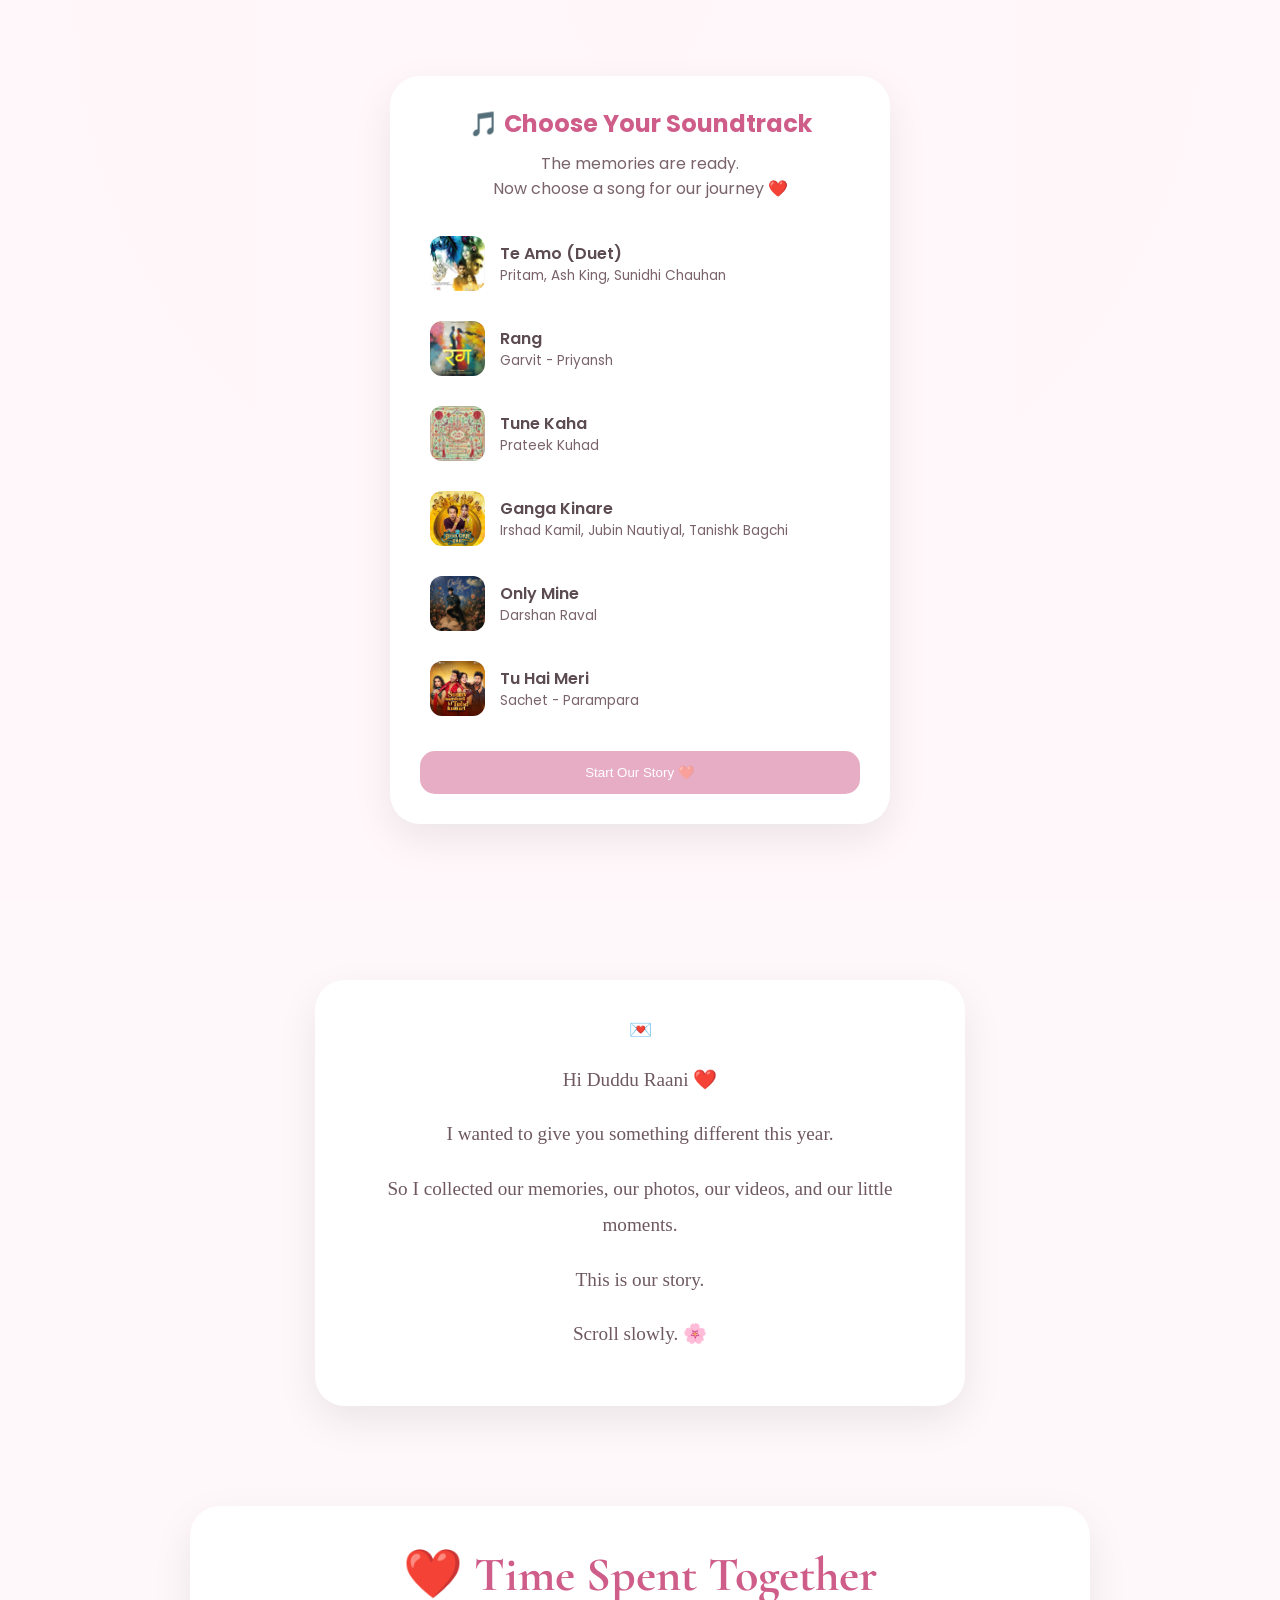
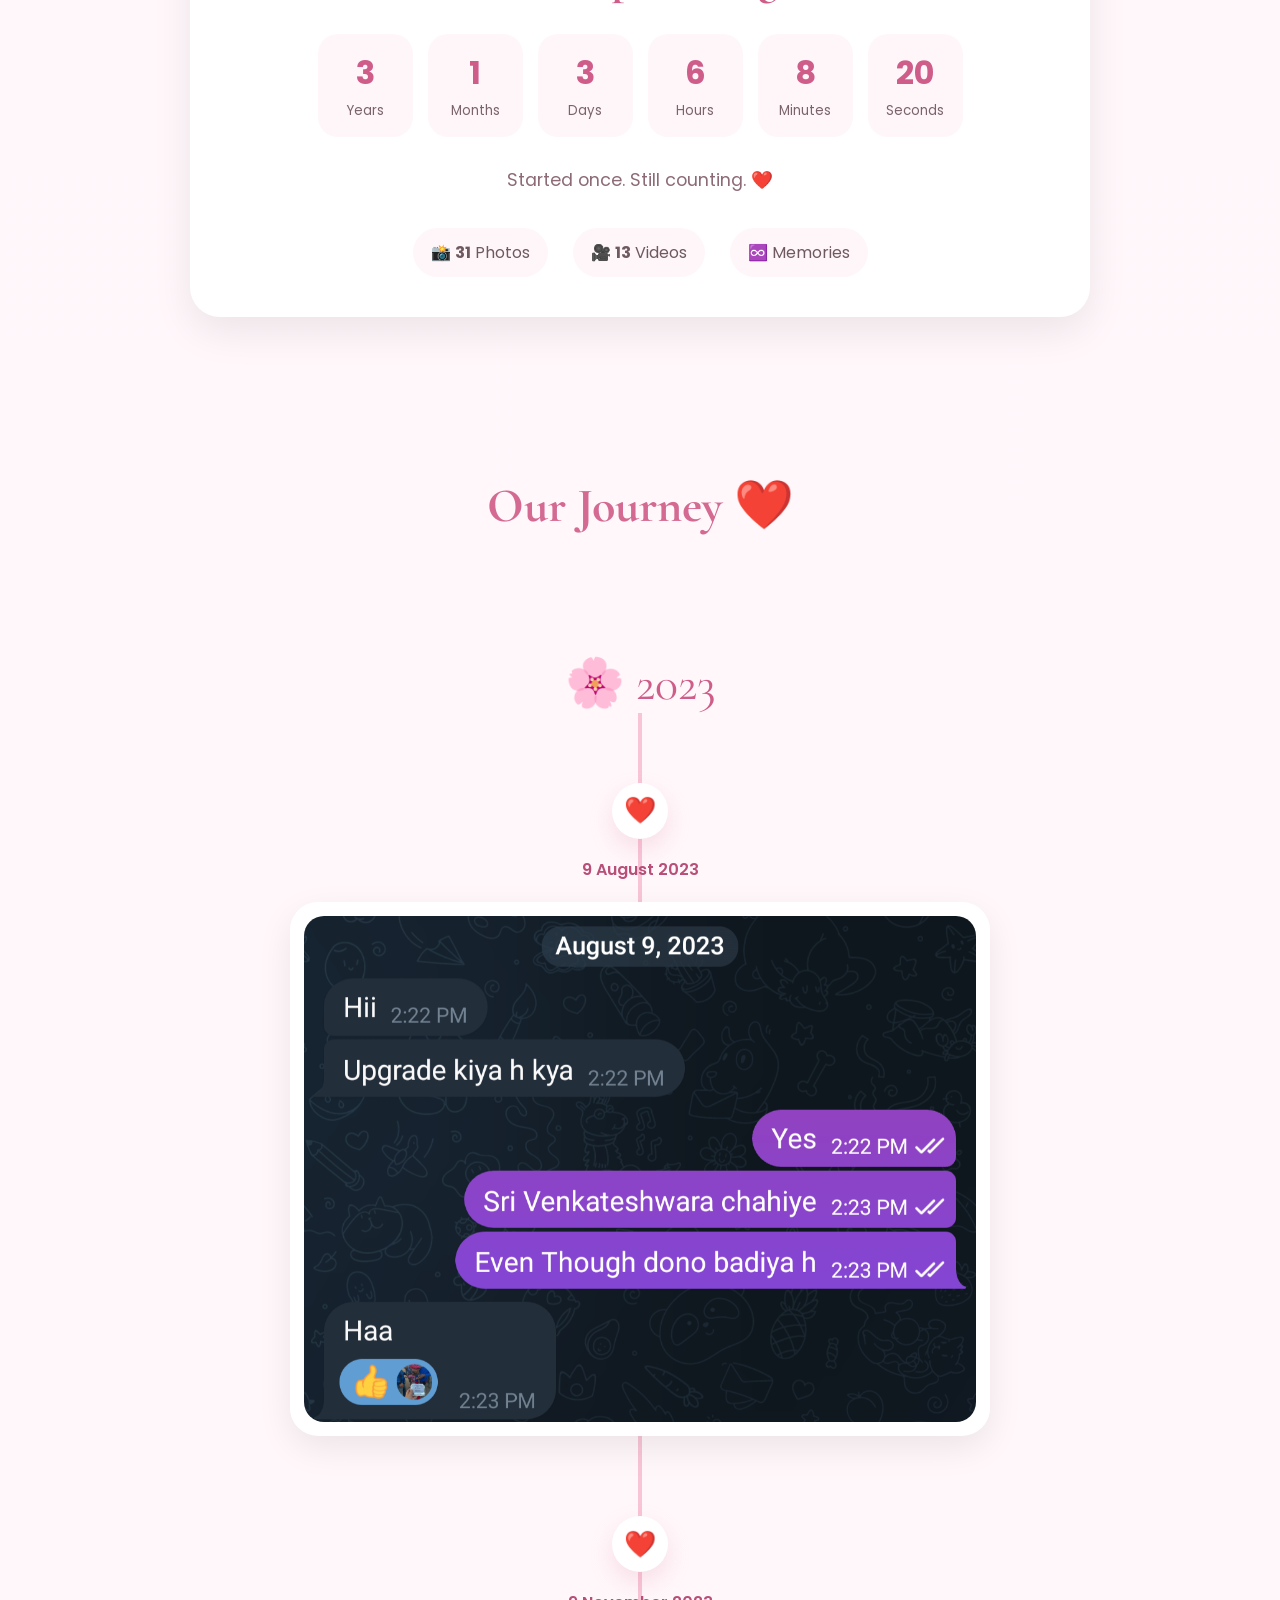
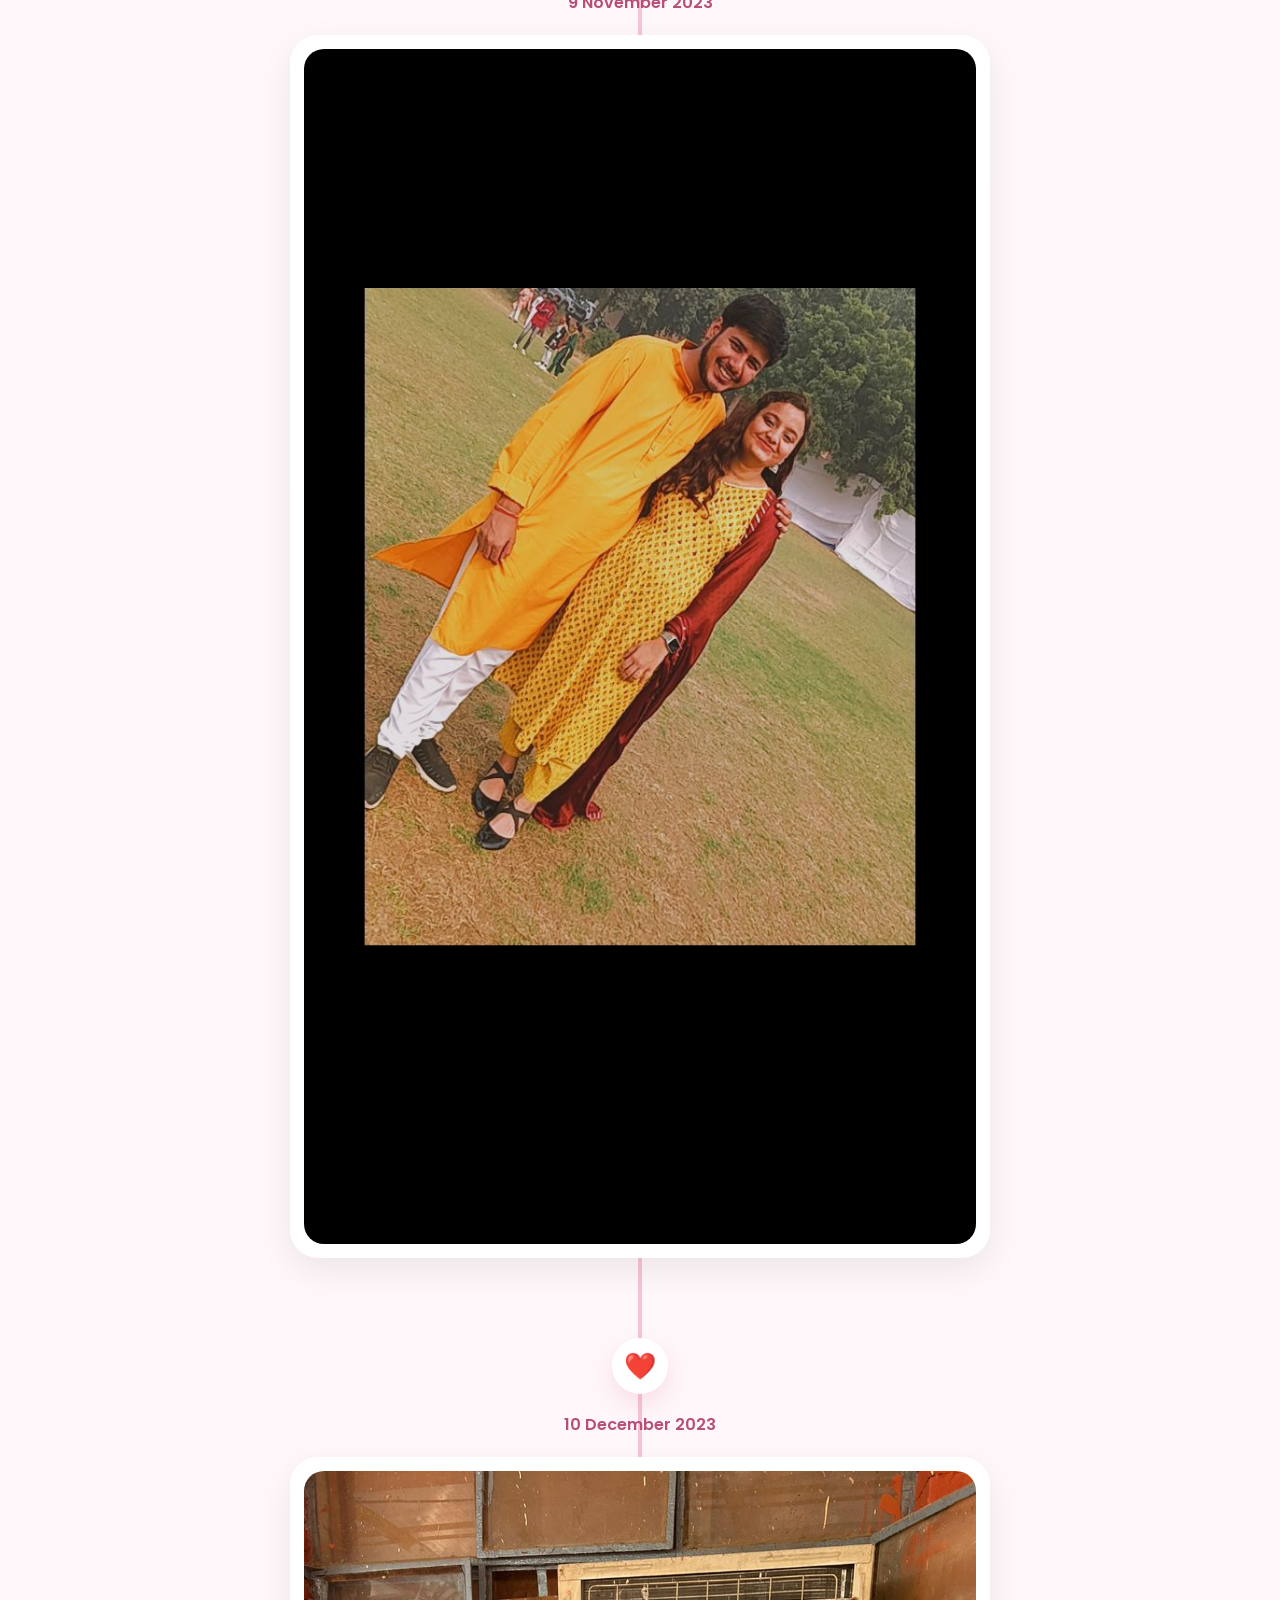
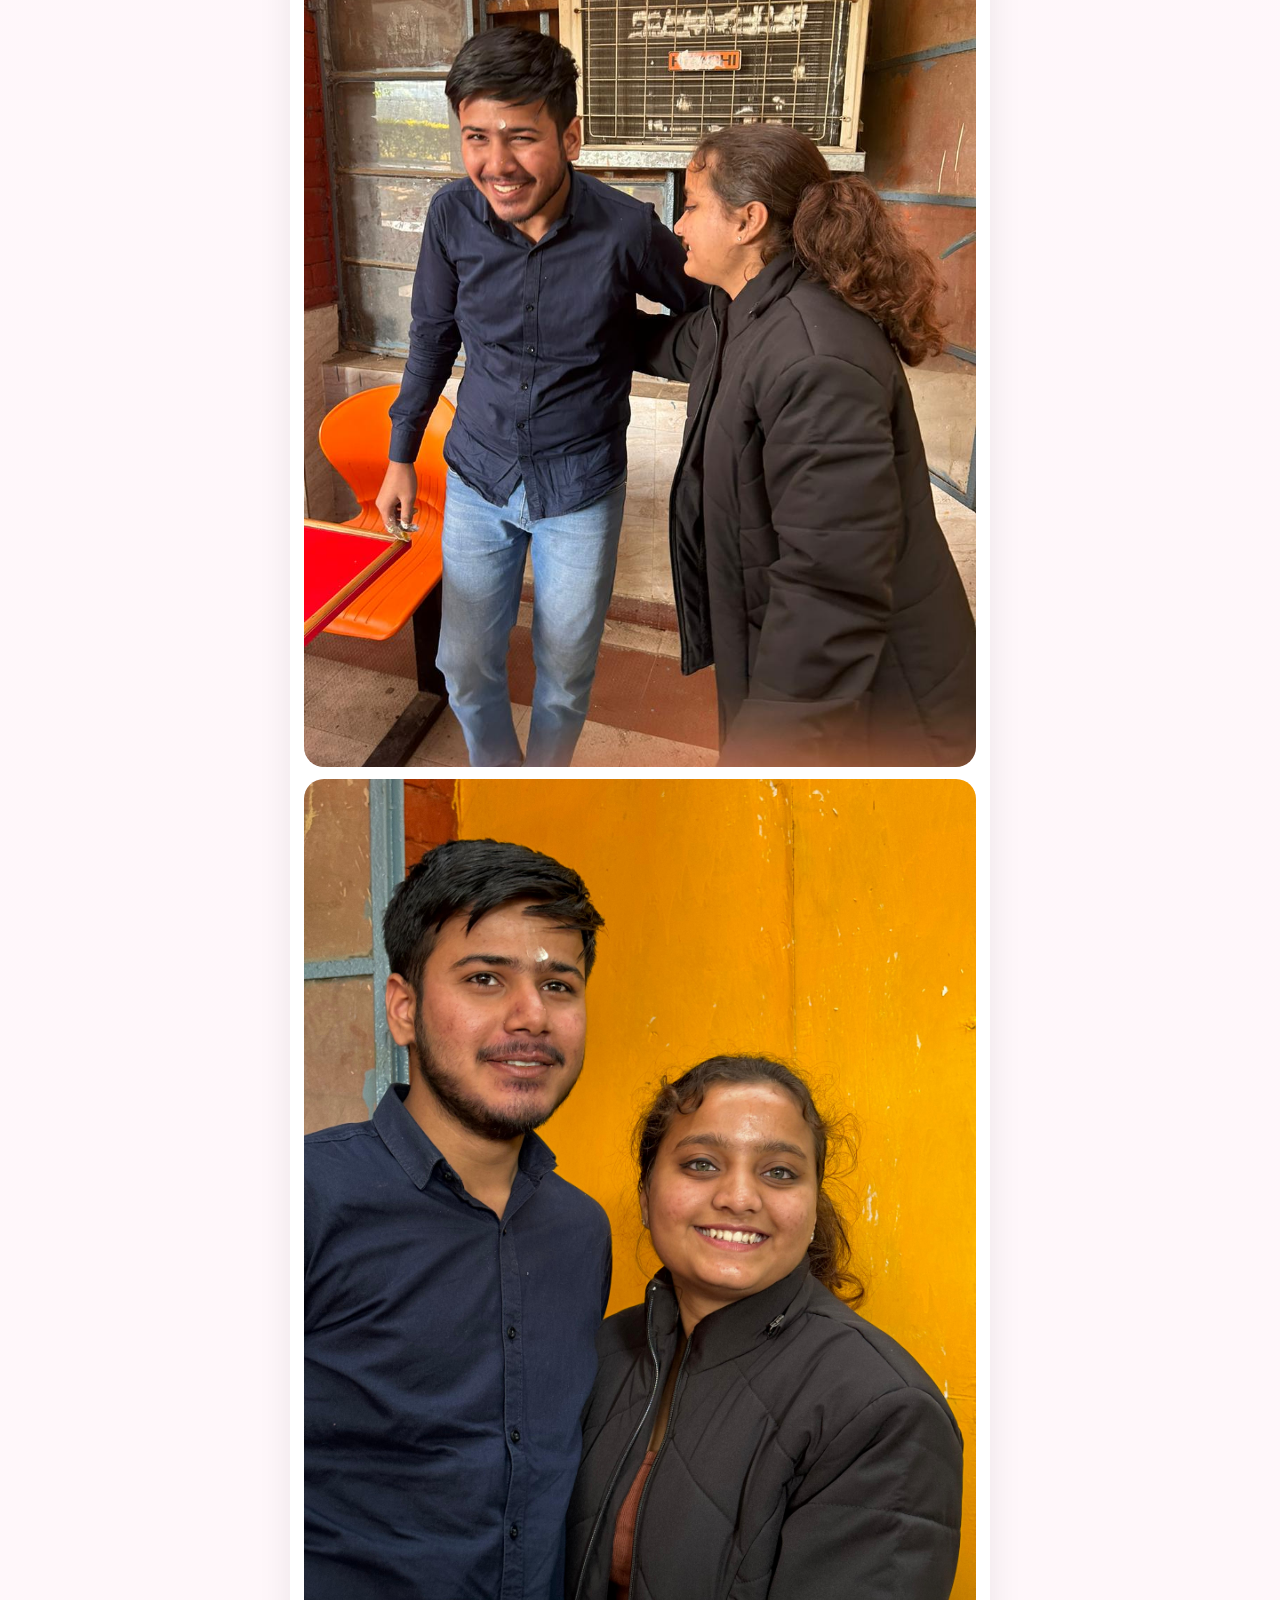
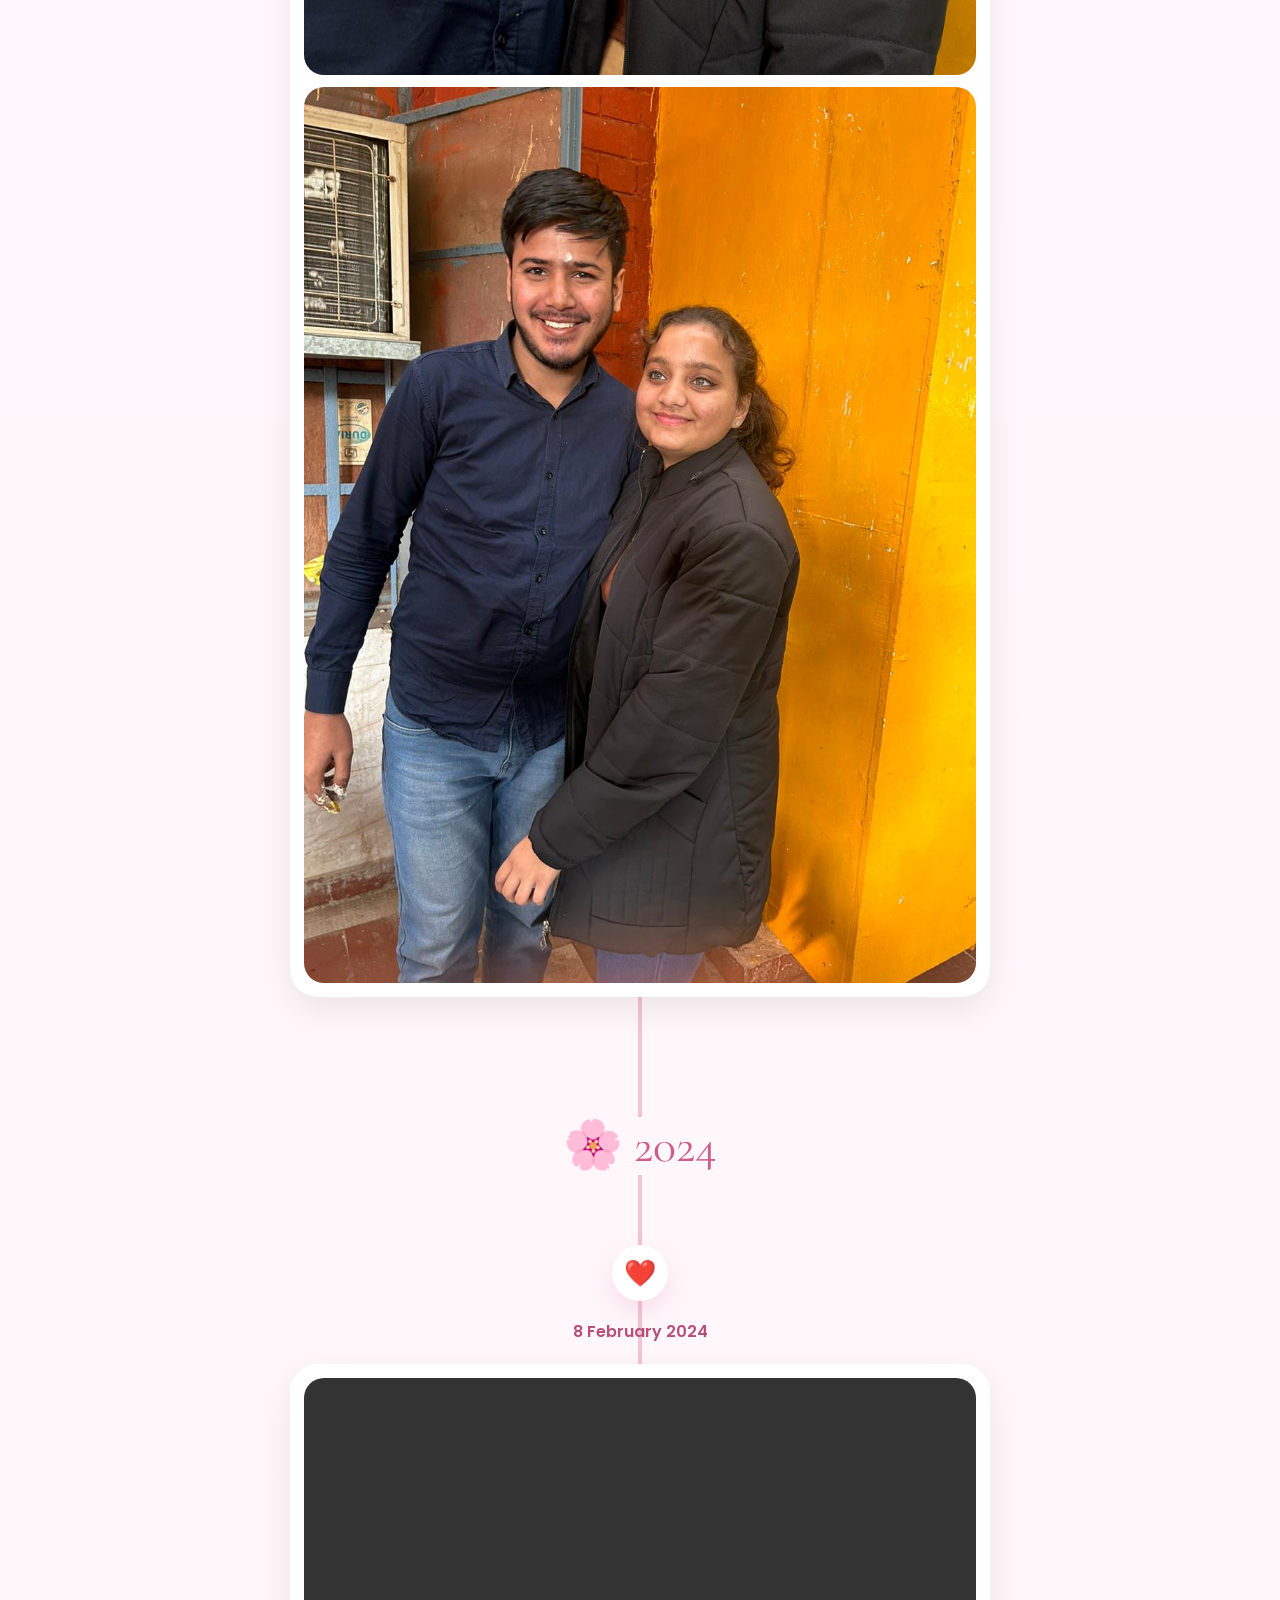
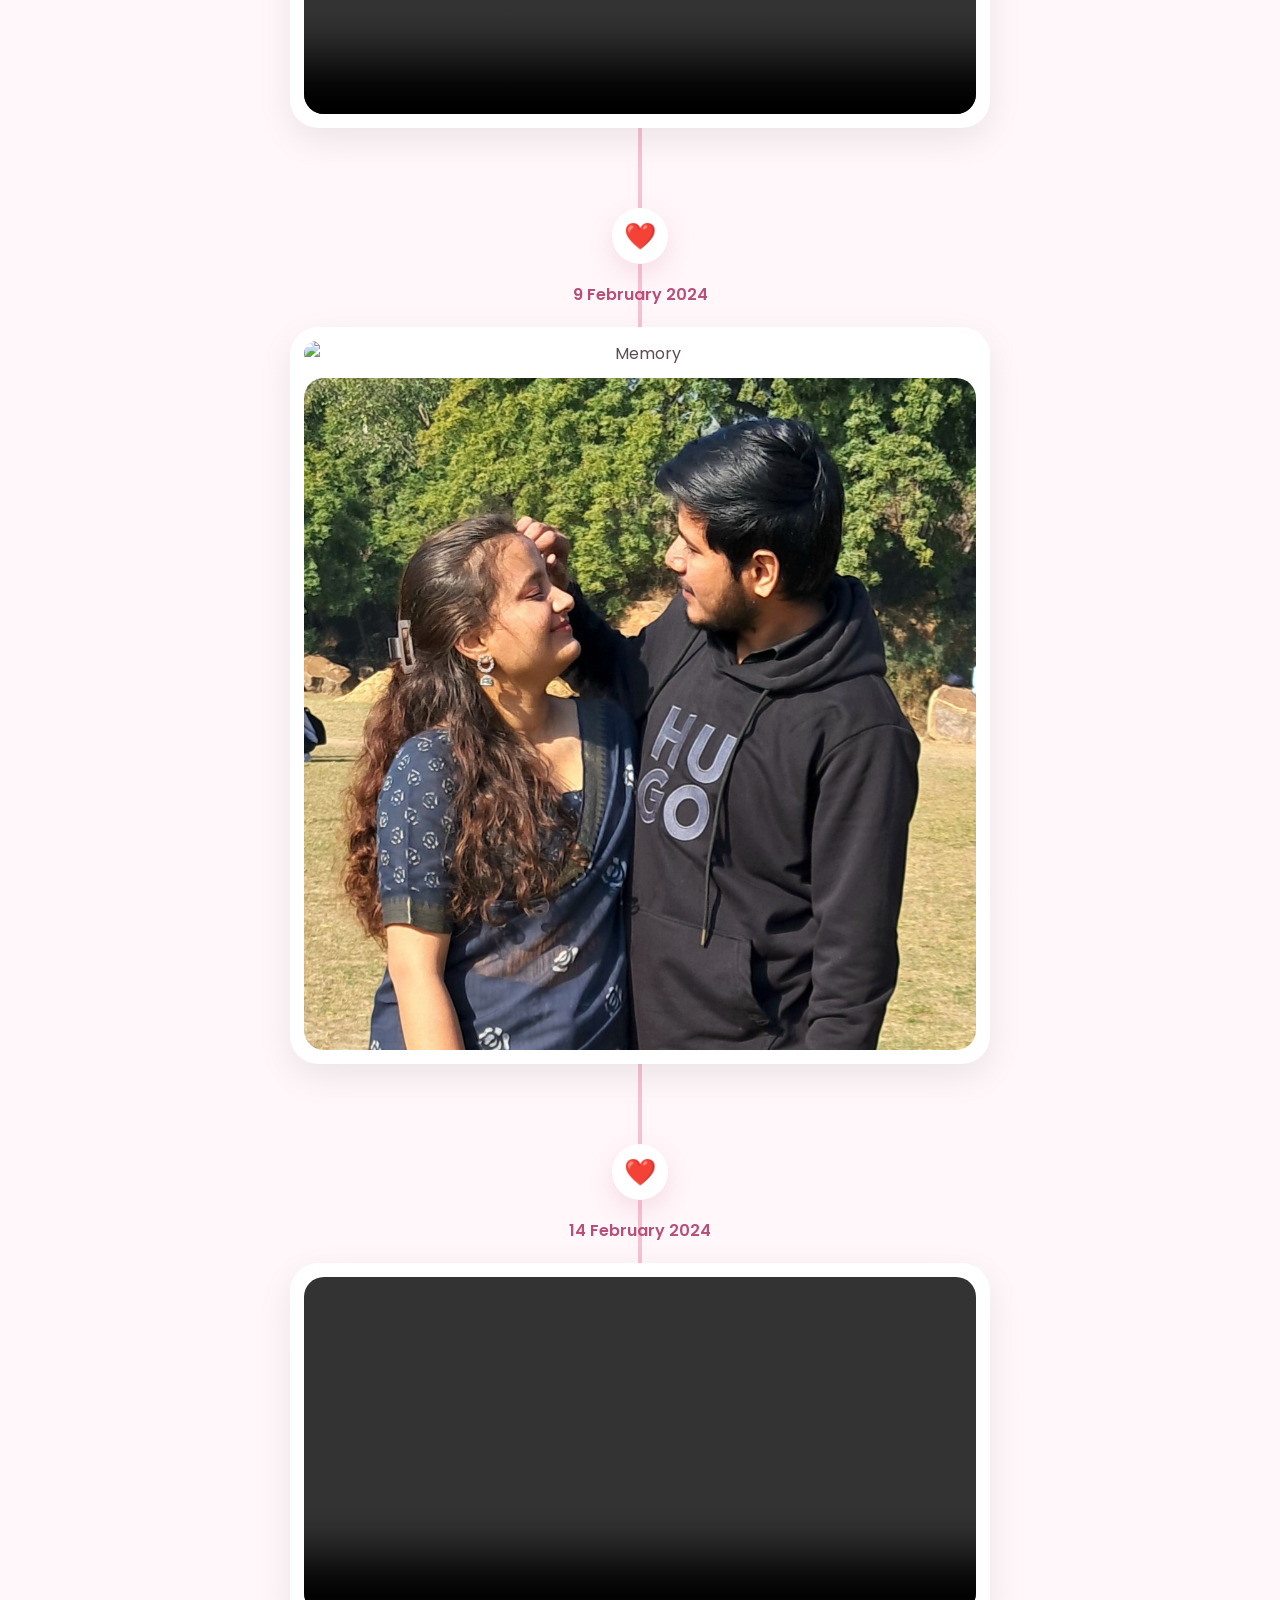
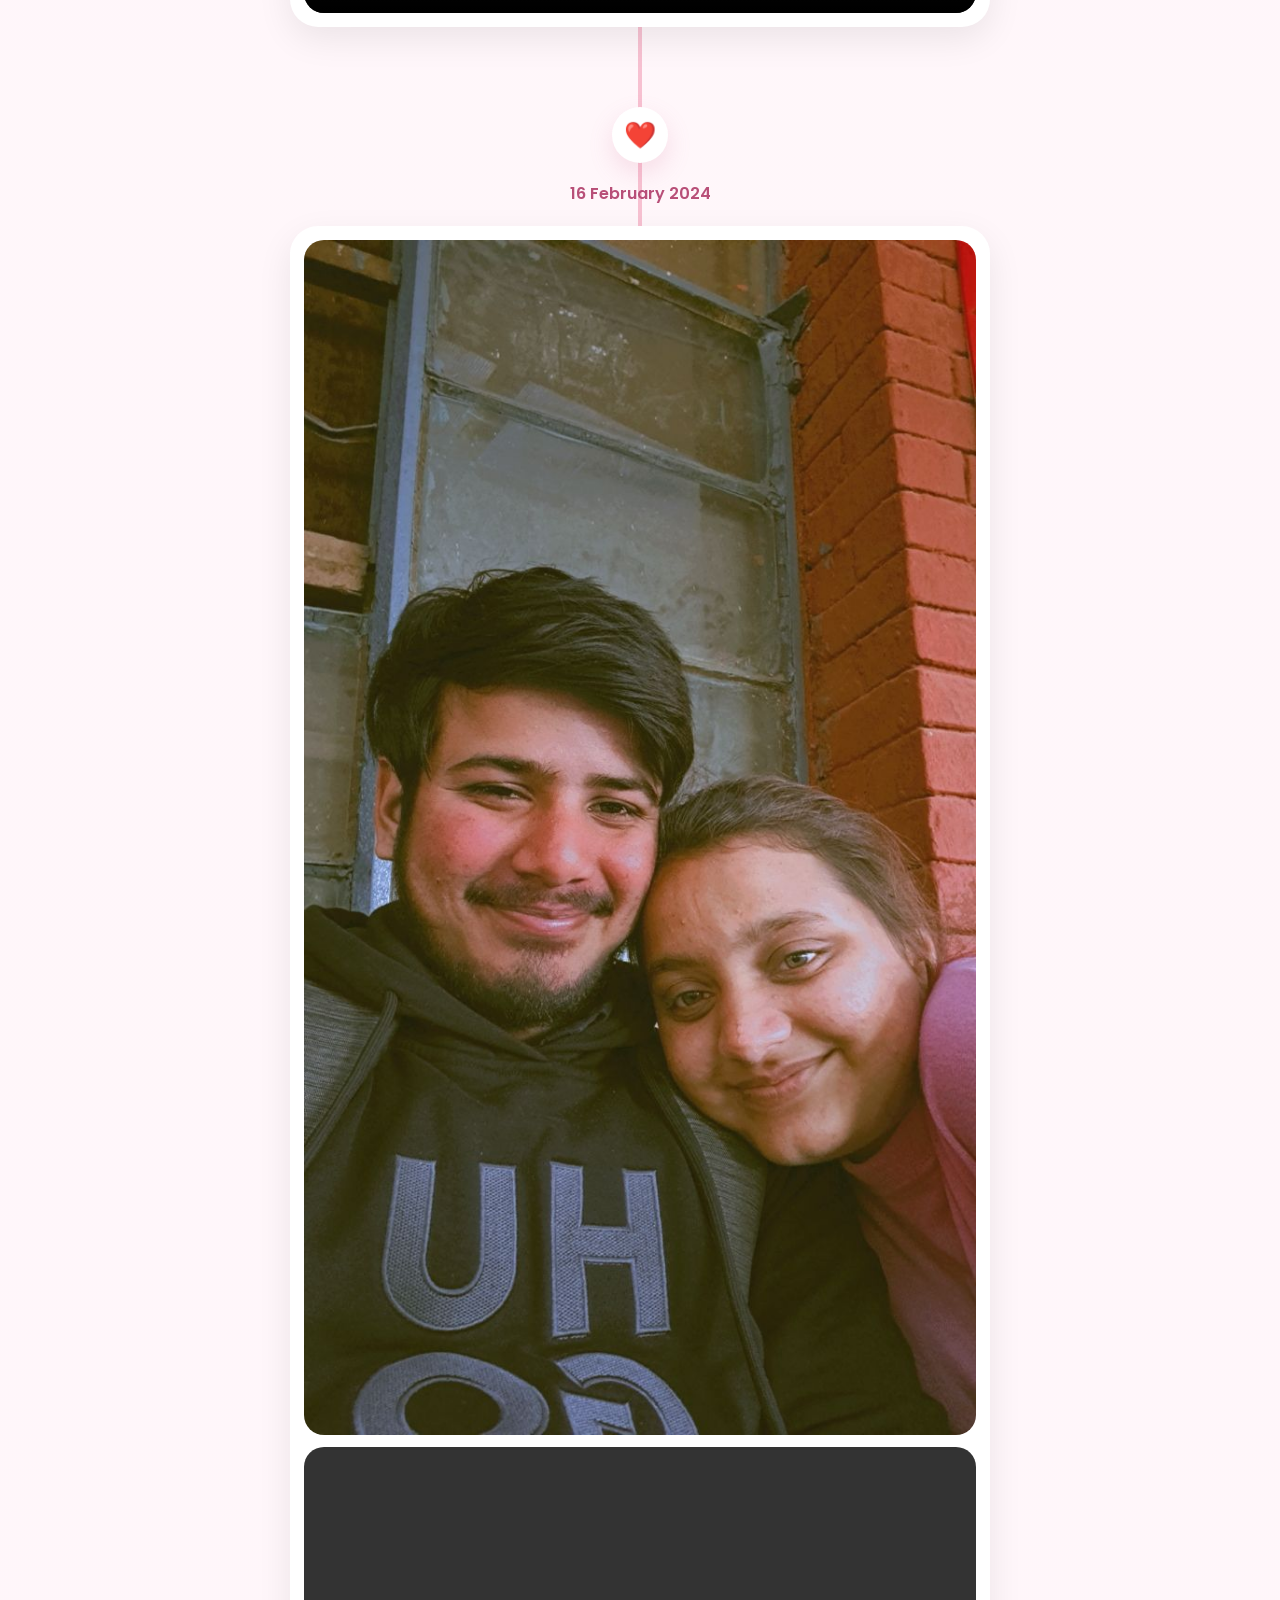
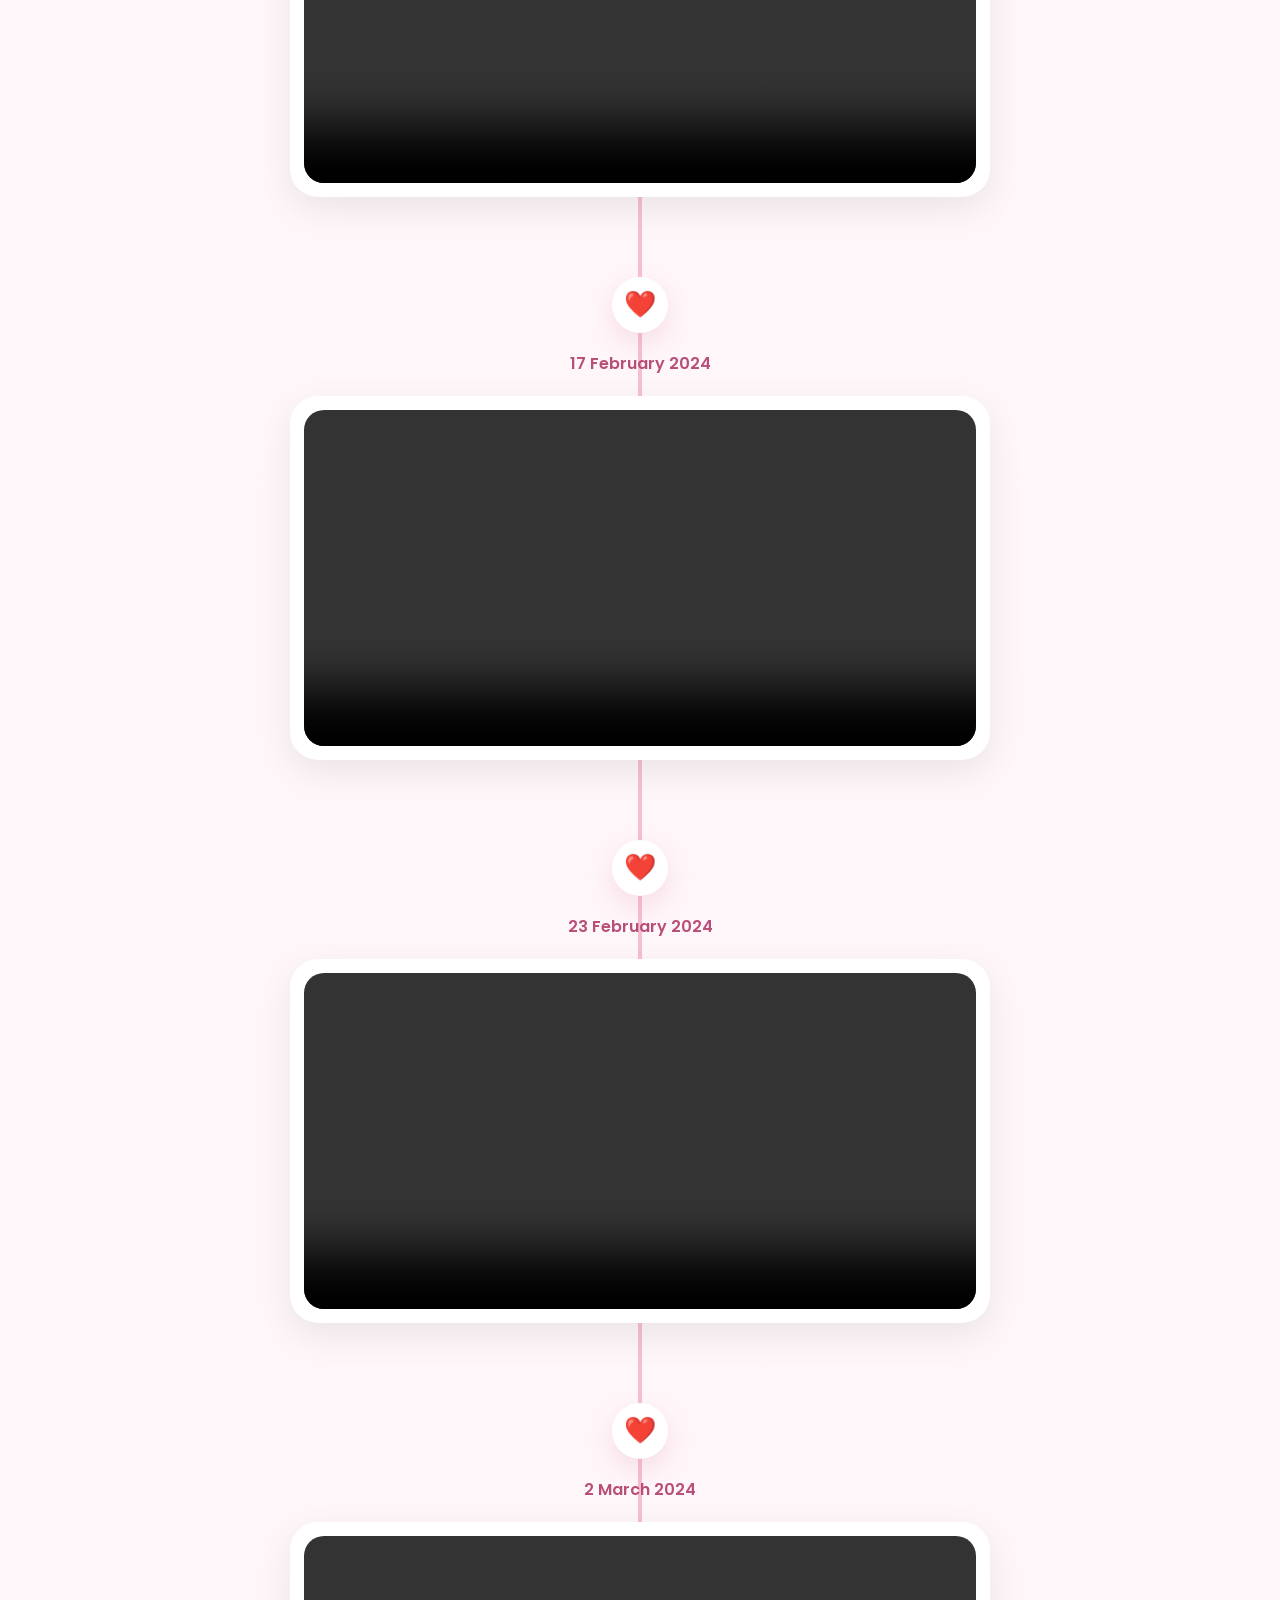
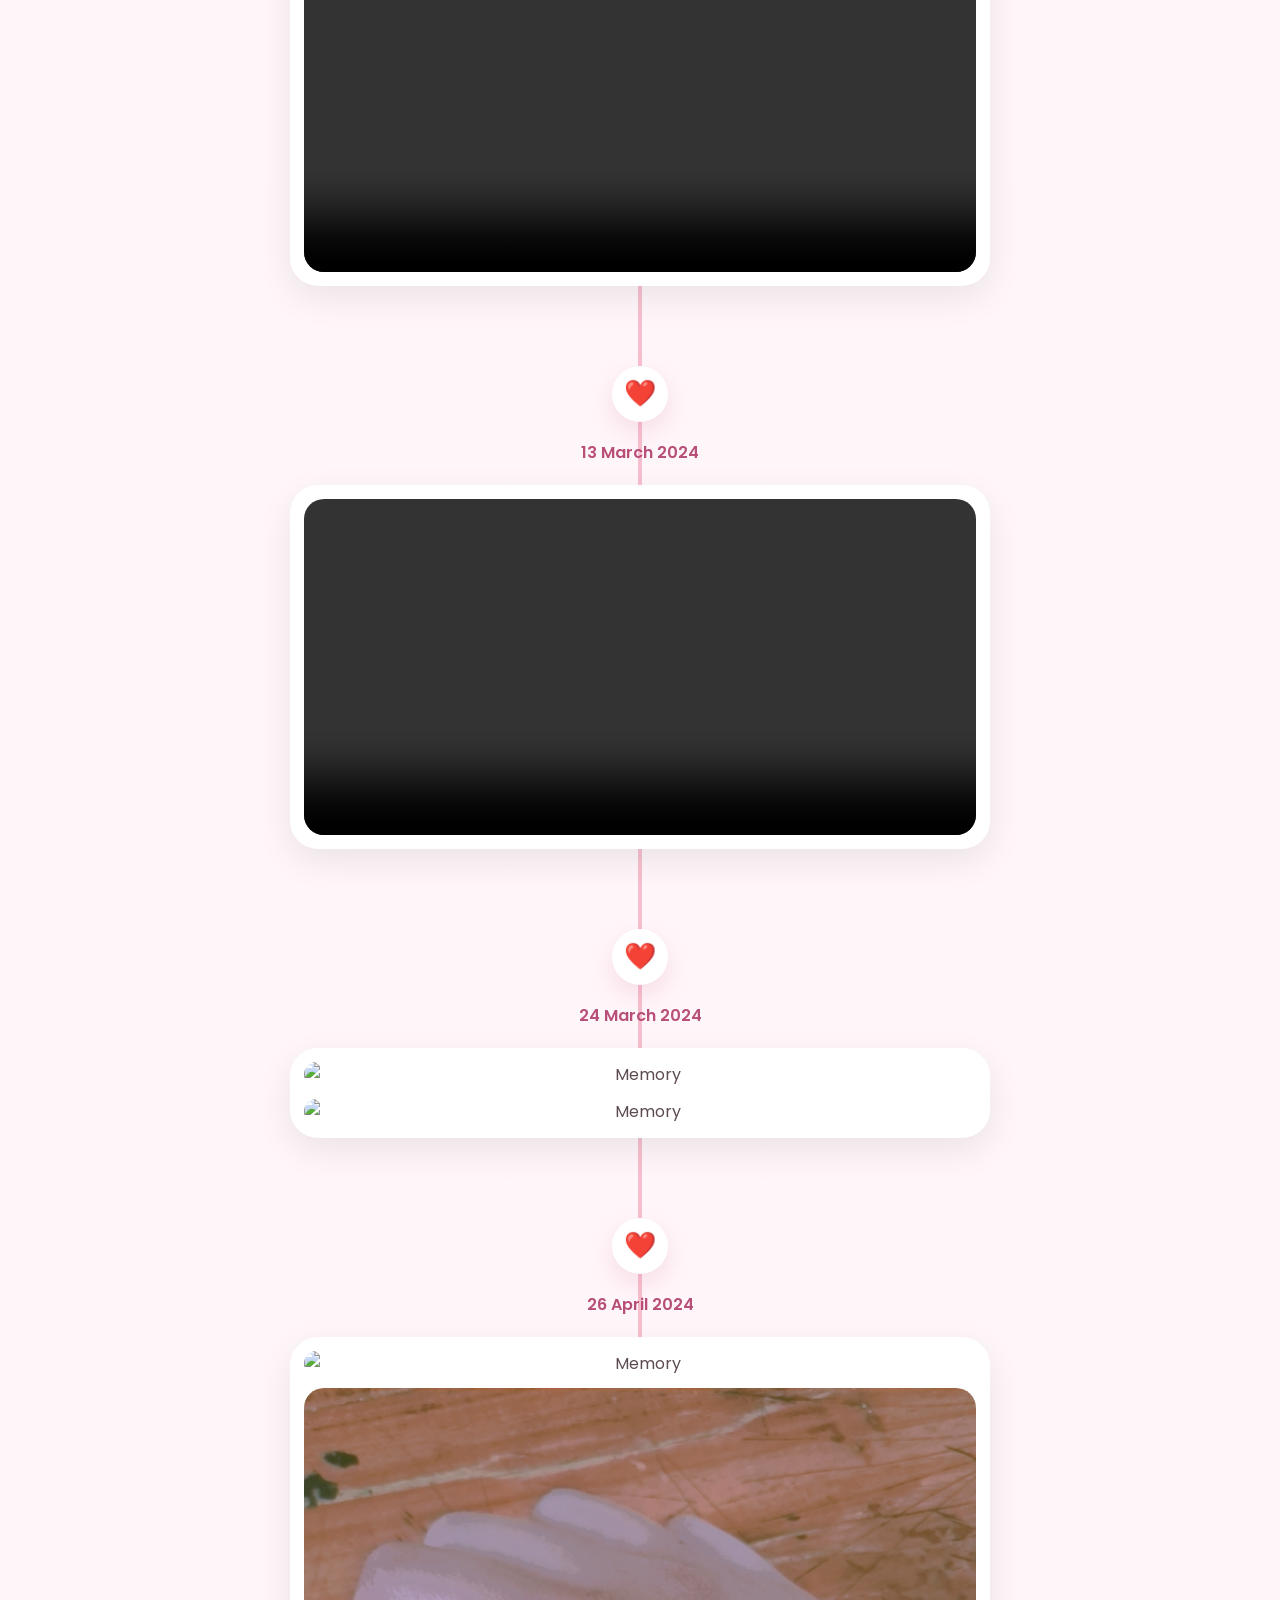
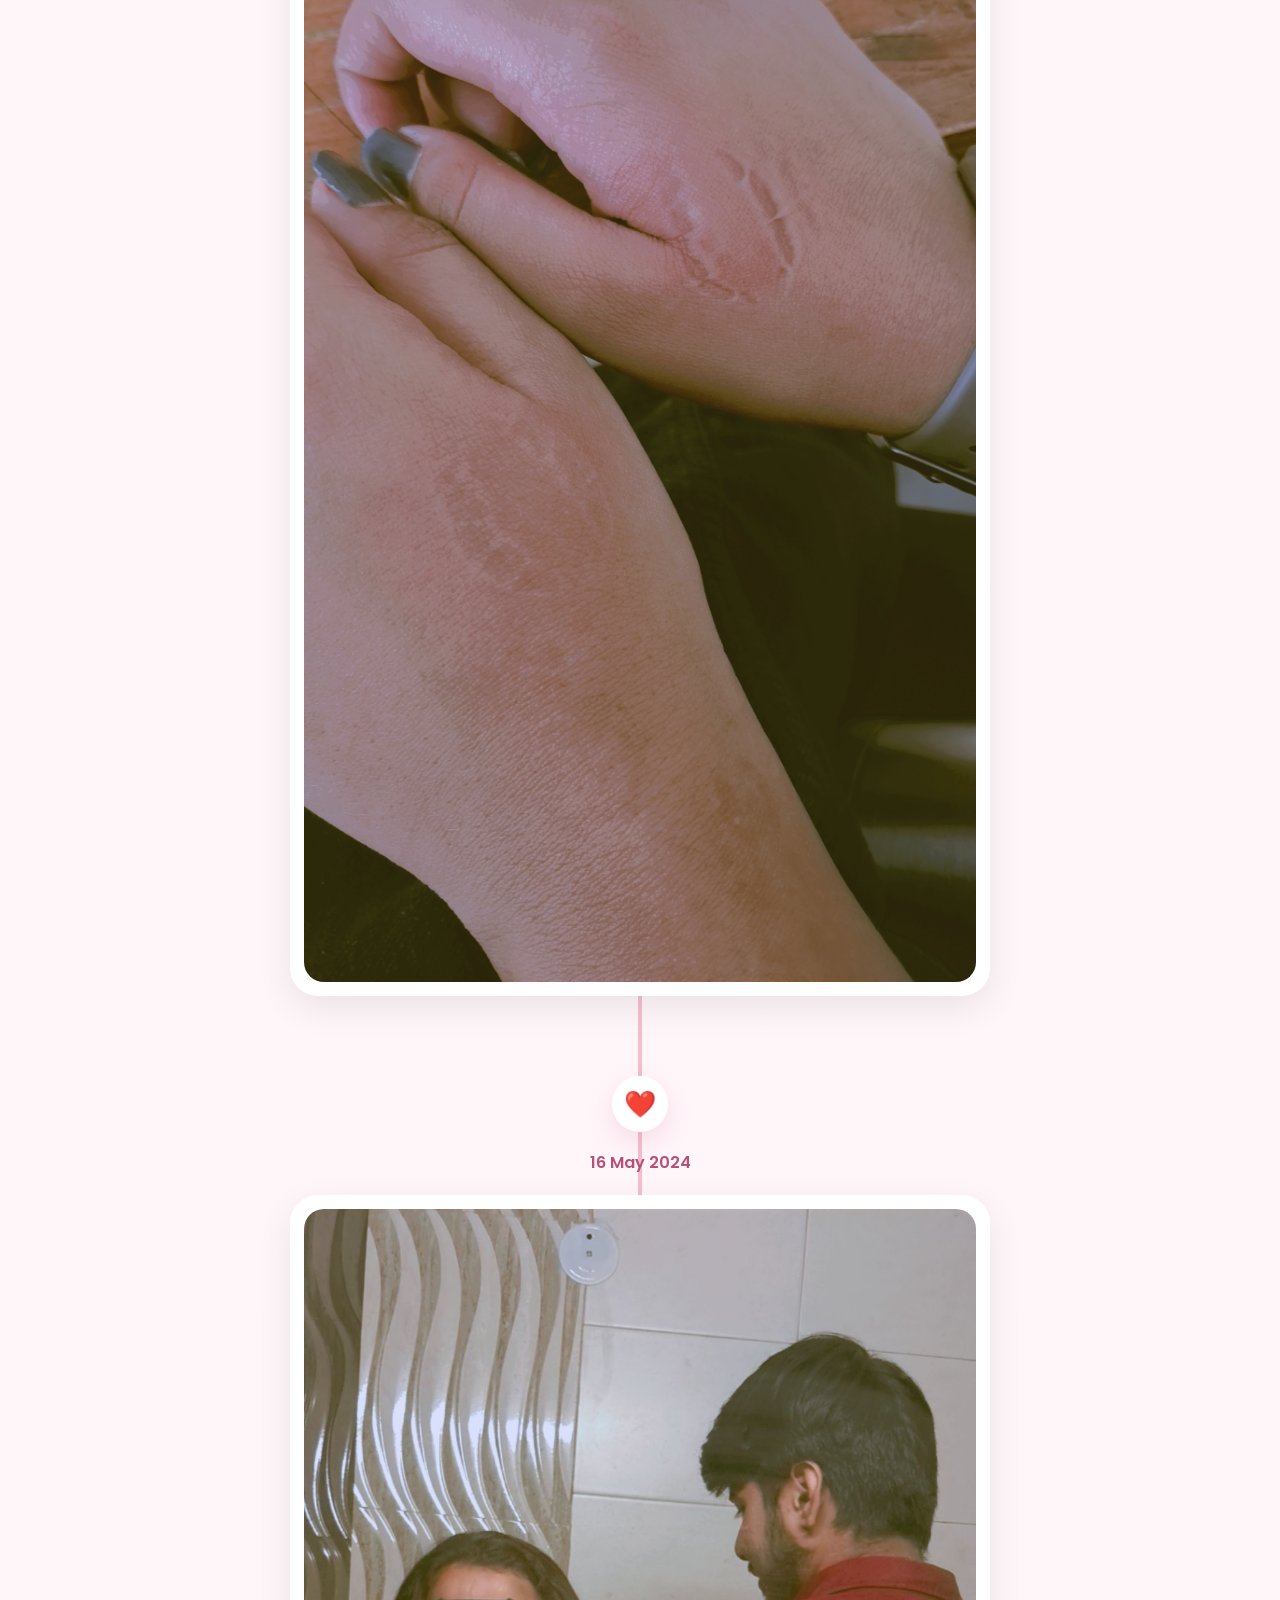
==== birthday.html @ f26ead2a "Update birthday.html" ====
<!DOCTYPE html>
<html lang="en">
<head>
    <meta charset="UTF-8">
    <meta name="viewport" content="width=device-width, initial-scale=1.0">

    <title>Happy Birthday Duddu Raani ❤️</title>

    <link rel="stylesheet" href="css/birthday.css">

    <link rel="preconnect" href="https://fonts.googleapis.com">
    <link rel="preconnect" href="https://fonts.gstatic.com" crossorigin>

    <link href="https://fonts.googleapis.com/css2?family=Cormorant+Garamond:wght@500;600;700&family=Poppins:wght@300;400;500;600&display=swap" rel="stylesheet">
</head>

<body>

<div id="musicModal" class="music-modal">

    <div class="music-popup">

        <h2>🎵 Choose Your Soundtrack</h2>

        <p>
            The memories are ready.<br>
            Now choose a song for our journey ❤️
        </p>

        <div id="songList"></div>

        <button id="startJourney" disabled>
            Start Our Story ❤️
        </button>

    </div>

</div>

<audio id="audioPlayer"></audio>

<div id="hearts-container"></div>


    <!-- Hero Section -->
    <section id="hero" class="hero">

        <div class="hero-content">
            <div class="hero-heart">💖</div>

            <h1>Happy Birthday</h1>

            <h2>Duddu Raani ❤️</h2>

            <p>24 June 2026</p>

            <div class="scroll-down">
                Scroll Slowly 🌸
            </div>
<button id="autoScrollBtn">❤️ Auto Scroll: OFF</button>
        </div>

    </section>

    <!-- Opening Letter -->
    <section id="letter" class="letter-section">

        <div class="letter-card">

            <h3>💌</h3>

            <p>
                Hi Duddu Raani ❤️
            </p>

            <p>
                I wanted to give you something different this year.
            </p>

            <p>
                So I collected our memories,
                our photos,
                our videos,
                and our little moments.
            </p>

            <p>
                This is our story.
            </p>

            <p>
                Scroll slowly. 🌸
            </p>

        </div>

    </section>

<section class="relationship-counter">

    <div class="counter-card">

        <h2>❤️ Time Spent Together</h2>

        <div class="relationship-time">

            <div class="time-unit">
                <span id="relYears">0</span>
                <small>Years</small>
            </div>

            <div class="time-unit">
                <span id="relMonths">0</span>
                <small>Months</small>
            </div>

            <div class="time-unit">
                <span id="relDays">0</span>
                <small>Days</small>
            </div>

            <div class="time-unit">
                <span id="relHours">0</span>
                <small>Hours</small>
            </div>

            <div class="time-unit">
                <span id="relMinutes">0</span>
                <small>Minutes</small>
            </div>

            <div class="time-unit">
                <span id="relSeconds">0</span>
                <small>Seconds</small>
            </div>

        </div>

        <p class="since-text">
            Started once. Still counting. ❤️
        </p>

        <div class="memory-stats">

            <div class="stat-item">
                📸 <strong>31</strong> Photos
            </div>

            <div class="stat-item">
                🎥 <strong>13</strong> Videos
            </div>

            <div class="stat-item">
                <strong>♾️</strong> Memories
            </div>

        </div>

    </div>

</section>

</section>

    <!-- Timeline -->
    <section id="timeline" class="timeline-section">

        <h2 class="section-title">
            Our Journey ❤️
        </h2>

<div id="timelineContainer" class="timeline-container"></div>
    </section>

    <!-- Reasons -->

<section id="reasons" class="reasons-section">

    <h2 class="section-title">
        ❤️ Reasons I Love You
    </h2>

    <div class="reasons-container">

        <div class="reason-card">
            <h3>❤️ Reason #1</h3>
            <p>You somehow make ordinary days feel important.</p>
        </div>

        <div class="reason-card">
            <h3>❤️ Reason #2</h3>
            <p>You can turn a random conversation into one of my favourite memories.</p>
        </div>

        <div class="reason-card">
            <h3>❤️ Reason #3</h3>
            <p>You make me smile even when I have already decided not to smile.</p>
        </div>

        <div class="reason-card">
            <h3>❤️ Reason #4</h3>
            <p>You manage to be my peace and my headache at the same time.</p>
        </div>

        <div class="reason-card">
            <h3>❤️ Reason #5</h3>
            <p>Life became a little less boring after you entered it.</p>
        </div>

        <div class="reason-card">
            <h3>❤️ Reason #6</h3>
            <p>You always care more than you show.</p>
        </div>

        <div class="reason-card">
            <h3>❤️ Reason #7</h3>
            <p>Even when you overthink, your heart is always in the right place.</p>
        </div>

        <div class="reason-card">
            <h3>❤️ Reason #8</h3>
            <p>Because somehow every version of my future has you in it.</p>
        </div>

        <div class="reason-card">
            <h3>❤️ Reason #9</h3>
            <p>Because after everything we've been through, we're still here.</p>
        </div>

        <div class="reason-card">
            <h3>❤️ Reason #10</h3>
            <p>Because you're Duddu. ❤️</p>
        </div>

        <div class="reason-ending">
            ❤️ And if I kept writing reasons,
            this website would never end.
        </div>

    </div>

</section>

    </section>
<section class="future-section">

    <div class="future-card">

        <h2>❤️ Future Memories</h2>

        <p class="future-intro">
            No photos here yet...
        </p>

        <p class="future-intro">
            Because these memories are still waiting for us. 🎀
        </p>

        <div id="futureText" class="future-text">

            More random selfies 📸

        </div>

    </div>

</section>
<section class="envelope-section">

    <h2 class="section-title">
        🎀 One Last Thing...
    </h2>

    <p class="envelope-subtitle">
        Before you leave, there's one more thing I want you to read ❤️
    </p>

    <div id="envelope" class="envelope">

        <div class="envelope-front">
            💌
        </div>

    </div>

    <div id="letterContent" class="hidden-letter">

        <h2>Happy Birthday Duddu Raani ❤️</h2>

        <div class="letter-text">

            <p>
               Hi Duddu ❤️

Happy Birthday.

I wanted to give you something different this year.

That's why instead of buying a gift, I spent my time making this little corner of the internet for us. A place filled with our photos, videos, random memories, and moments that might seem ordinary to everyone else but mean a lot to me.

It's funny to think that it all started with Telegram. If someone had told me back then that a random conversation would become such an important part of my life, I probably wouldn't have believed them.

From college corridors to countless chats, from random photos to memories spread across years, we've come a long way.

You've always been someone who cares deeply. Sometimes too deeply. You overthink things, worry about things, and carry more on your mind than you should. But that's also one of the things that makes you who you are.

And even when things weren't easy, even when we went through phases where it felt like everything was falling apart, somehow we found our way back. Looking back now, I'm glad we did.

Thank you for always supporting me.

Thank you for being there during good days and bad days.

Thank you for every memory in this website and for all the memories that couldn't fit inside it.

And yes, thank you for every dramatic "tuuushaaarrrr" too. 😌❤️

Now that college is over and life is taking us to different places, things may not always be as easy as they once were. But I hope you never stop believing in yourself.

I genuinely want to see you achieve every dream you've ever talked about. The small ones, the big ones, and even the impossible-looking ones.

You deserve all the happiness, success, peace, and love that life has to offer.

So on your birthday, I have just one wish:

Keep smiling.

Keep being caring.

Keep being silly.

Keep being Duddu.

Because the world is a better place with you in it.

Happy Birthday, Duddu ❤️

With love,

Tushar

            </p>

        </div>

        <div id="continuedText" class="continued-text">

            ❤️ To Be Continued...

        </div>

    </div>

</section>

    <!-- Final -->
    <section id="final" class="final-section">

        <h2>
            More memories

            <br>
            are waiting for us. ❤️
        </h2>

        <p>
            To be continued...
        </p>

    </section>

   <div id="lightbox" class="lightbox">

    <span id="closeLightbox">&times;</span>

    <img id="lightboxImage">

</div>

<script src="js/timeline.js"></script>
</div>

<div id="miniPlayer" class="mini-player hidden">

    <img id="playerCover">

    <div class="player-info">

        <div id="playerTitle"></div>

        <div id="playerArtist"></div>

    </div>

    <div class="player-right">

    <div class="player-progress">

        <span id="currentTime">0:00</span>

        <input
            type="range"
            id="seekBar"
            min="0"
            max="100"
            value="0"
        >

        <span id="duration">0:00</span>

    </div>

    <div class="player-controls">

        <button id="prevSong">⏮</button>

        <button id="playPause">▶</button>

        <button id="nextSong">⏭</button>

    </div>

</div>

</div>
<script src="js/music.js"></script>
<script src="js/timeline.js"></script>

</body>
</html>
---- css/birthday.css ----
:root{
    --pink:#d46a92;
    --light-pink:#fff7fa;
    --rose:#f4b6c2;
    --text:#5c4b51;
    --white:#ffffff;
}

*{
    margin:0;
    padding:0;
    box-sizing:border-box;
}

body{
    font-family:'Poppins',sans-serif;
    background:
    linear-gradient(
        180deg,
        #fff8fb 0%,
        #fff3f8 100%
    );
    color:#5c4b51;
    overflow-x:hidden;
}

section{
    padding:80px 20px;
}

.hero{
    min-height:100vh;
    display:flex;
    justify-content:center;
    align-items:center;
    text-align:center;
    position:relative;

    background:
    radial-gradient(
        circle at top,
        #ffe7f0 0%,
        #fff7fa 65%
    );
}



.hero h1{
    font-family:'Cormorant Garamond', serif;
    font-size:4.8rem;
    font-weight:700;
    color:#cf5d89;
    line-height:.95;
    letter-spacing:-2px;
    margin-bottom:10px;
}

.hero h2{
    margin-top:10px;
    font-size:2rem;
    color:#b84f78;
    font-weight:600;
}

.hero-heart{
    font-size:4rem;
    margin-bottom:20px;

    filter:
        drop-shadow(0 0 10px rgba(212,106,146,.25));

    animation:
        heartbeat 2s infinite;
}

@keyframes heartbeat{

    0%,100%{
        transform:scale(1);
    }

    50%{
        transform:scale(1.15);
    }

}

.hero p{
    margin-top:20px;
    color:#856772;
    font-size:1rem;
}

.hero-content{
    max-width:700px;
    padding:20px;
}

.scroll-down{
    margin-top:40px;
    animation:float 2s infinite;
}

.letter-card{
    max-width:600px;
    margin:auto;
    background:white;
    padding:30px;
    border-radius:25px;
    text-align:center;
    box-shadow:0 10px 30px rgba(0,0,0,.08);
}

.letter-card p{
    margin:15px 0;
}

.section-title{
    text-align:center;
    margin-bottom:50px;
    font-family:'Cormorant Garamond', serif;
    font-size:3rem;
    color:#d46a92;
}

.timeline-section{
    position:relative;
}

#timelineContainer{
    max-width:700px;
    margin:auto;
}

.final-section{
    min-height:70vh;
    display:flex;
    flex-direction:column;
    justify-content:center;
    align-items:center;
    text-align:center;
}

.final-section h2{
    font-family:'Cormorant Garamond', serif;
    font-size:4rem;
    color:#d46a92;
    line-height:1.2;
}

@keyframes float{
    0%,100%{
        transform:translateY(0);
    }
    50%{
        transform:translateY(-8px);
    }
}

.letter-card{
    max-width:650px;

    margin:auto;

    background:white;

    padding:35px;

    border-radius:30px;

    text-align:center;

    box-shadow:
    0 15px 40px rgba(0,0,0,.08);
}

.letter-card p{
    margin:18px 0;

    font-size:1.2rem;

    line-height:1.9;

    color:#6f5961;

    font-family:'Caveat',cursive;
}

.timeline-container{
    max-width:700px;
    margin:auto;
    position:relative;
}

.timeline-container::before{
    content:"";
    position:absolute;

    top:0;
    bottom:0;

    left:50%;
    transform:translateX(-50%);

    width:4px;

    background:
    linear-gradient(
        180deg,
        #f8c5d7,
        #f4b6c2
    );

    border-radius:999px;
}

.timeline-item{
    margin-bottom:80px;
    text-align:center;
}

.timeline-heart{
    width:56px;
    height:56px;

    margin:auto auto 18px;

    display:flex;
    justify-content:center;
    align-items:center;

    font-size:26px;

    background:white;

    border-radius:50%;

    box-shadow:
    0 10px 25px rgba(212,106,146,.18);

    position:relative;
    z-index:2;
}

.timeline-date{
    font-weight:600;
    color:#b84f78;
    margin-bottom:20px;
    font-size:1rem;
}

.media-card{
    background:white;

    border-radius:28px;

    padding:14px;

    box-shadow:
    0 12px 35px rgba(0,0,0,.08);

    transition:.3s;
}

.media-card:hover{
    transform:translateY(-4px);
}

.timeline-image,
.timeline-video,
.media-card img,
.media-card video{

    width:100%;
    display:block;

    border-radius:20px;

    cursor:pointer;
}

.gallery-grid{
    display:grid;
    gap:12px;
}

.year-divider{
    text-align:center;
    margin:120px 0 70px;
    position:relative;
    z-index:2;
}

.year-divider span{
    font-family:'Cormorant Garamond', serif;

    font-size:3rem;

    color:#cf5d89;

    background:#fff7fa;

    padding:0 25px;
}

.lightbox{
    position:fixed;
    inset:0;
    background:rgba(0,0,0,.92);
    display:none;
    justify-content:center;
    align-items:center;
    z-index:9999;
    padding:20px;
}

.lightbox.active{
    display:flex;
}

#lightboxImage{
    max-width:100%;
    max-height:90vh;
    border-radius:15px;
}

#closeLightbox{
    position:absolute;
    top:20px;
    right:25px;
    color:white;
    font-size:40px;
    cursor:pointer;
}

.timeline-item{
    opacity:0;
    transform:translateY(50px);
    transition:.8s;
}

.timeline-item.show{
    opacity:1;
    transform:translateY(0);
}


@keyframes floatHearts{

    from{
        transform:translateY(0);
    }

    to{
        transform:translateY(-120px);
    }

}

#hearts-container{
    position:fixed;
    inset:0;

    pointer-events:none;

    overflow:hidden;

    z-index:0;
}
.hero,
.timeline-section,
.letter-section,
.final-section{
    position:relative;
    z-index:2;
}

.floating-heart{
    position:absolute;
    bottom:-50px;

    opacity:.5;

    animation:floatUp linear forwards;
}

@keyframes floatUp{

    from{
        transform:
            translateY(0)
            translateX(0)
            rotate(0deg);

        opacity:.5;
    }

    to{
        transform:
            translateY(-120vh)
            translateX(var(--drift, 0px))
            rotate(360deg);

        opacity:0;
    }

}

.relationship-counter{
    padding-top:20px;
}

.counter-card{
    max-width:900px;
    margin:auto;

    background:white;

    padding:40px 25px;

    border-radius:30px;

    text-align:center;

    box-shadow:
        0 15px 40px rgba(0,0,0,.08);
}

.counter-card h2{
    font-family:'Cormorant Garamond', serif;

    font-size:3rem;

    color:#cf5d89;

    margin-bottom:30px;
}

.relationship-time{
    display:flex;
    justify-content:center;
    flex-wrap:wrap;
    gap:15px;
}

.time-unit{
    min-width:95px;

    background:#fff6fa;

    border-radius:20px;

    padding:15px;
}

.time-unit span{
    display:block;

    font-size:2rem;

    font-weight:700;

    color:#cf5d89;
}

.time-unit small{
    color:#7a636b;
}

.since-text{
    margin-top:30px;

    font-size:1.1rem;

    color:#8c6a76;
}

.memory-stats{
    margin-top:35px;

    display:flex;
    justify-content:center;
    gap:25px;
    flex-wrap:wrap;
}

.stat-item{
    background:#fff6fa;

    padding:12px 18px;

    border-radius:999px;

    color:#6f5961;
}

.future-section{
    padding:100px 20px;
}

.future-card{
    max-width:700px;

    margin:auto;

    text-align:center;

    background:white;

    border-radius:30px;

    padding:50px 30px;

    box-shadow:
        0 15px 40px rgba(0,0,0,.08);
}

.future-card h2{
    font-family:'Cormorant Garamond', serif;

    font-size:3rem;

    color:#cf5d89;

    margin-bottom:20px;
}

.future-intro{
    color:#7a636b;

    margin-bottom:10px;
}

.future-text{

    margin-top:35px;

    min-height:70px;

    font-size:1.4rem;

    font-weight:600;

    color:#cf5d89;

    transition:.5s;
}

.envelope-section{
    padding:120px 20px;
    text-align:center;
}

.envelope-subtitle{
    color:#7a636b;
    margin-bottom:40px;
}

.envelope{
    width:180px;
    height:130px;

    margin:40px auto;

    background:#f8c5d7;

    border-radius:12px;

    display:flex;
    justify-content:center;
    align-items:center;

    cursor:pointer;

    transition:.4s;

    box-shadow:
        0 15px 35px rgba(0,0,0,.12);
}

.envelope:hover{
    transform:translateY(-5px);
}

.envelope-front{
    font-size:4rem;
}

.envelope.open{
    transform:scale(.9);
    opacity:0;
}

.hidden-letter{

    max-width:800px;

    margin:auto;

    background:white;

    border-radius:30px;

    padding:40px;

    box-shadow:
        0 15px 40px rgba(0,0,0,.08);

    display:none;

    animation:letterReveal .8s ease;
}

.hidden-letter.show{
    display:block;
}

.hidden-letter h2{
    color:#cf5d89;

    margin-bottom:30px;

    font-family:'Cormorant Garamond', serif;
}

.letter-text{
    text-align:left;
    line-height:2;
    color:#6f5961;
}

.continued-text{

    margin-top:40px;

    font-size:1.8rem;

    color:#cf5d89;

    font-family:'Cormorant Garamond', serif;
}

@keyframes letterReveal{

    from{
        opacity:0;
        transform:translateY(40px);
    }

    to{
        opacity:1;
        transform:translateY(0);
    }

}

.music-modal{
    position:fixed;
    inset:0;

    background:
    rgba(255,247,250,.96);

    z-index:10000;

    display:flex;
    justify-content:center;
    align-items:center;

    padding:20px;
}

.music-popup{
    width:100%;
    max-width:500px;

    background:white;

    border-radius:30px;

    padding:30px;

    box-shadow:
        0 15px 40px rgba(0,0,0,.08);
}

.music-popup h2{
    text-align:center;
    color:#cf5d89;
    margin-bottom:10px;
}

.music-popup p{
    text-align:center;
    color:#7a636b;
    margin-bottom:25px;
}

.song-card{
    display:flex;
    align-items:center;

    gap:15px;

    padding:10px;

    border-radius:15px;

    cursor:pointer;

    margin-bottom:10px;

    transition:.3s;
}

.song-card:hover{
    background:#fff5f9;
}

.song-card.active{
    background:#ffe7f0;
}

.song-card img{
    width:55px;
    height:55px;
    object-fit:cover;
    border-radius:12px;
}

.song-title{
    font-weight:600;
}

.song-artist{
    font-size:.85rem;
    color:#7a636b;
}

#startJourney{
    width:100%;

    margin-top:15px;

    padding:14px;

    border:none;

    background:#cf5d89;

    color:white;

    border-radius:15px;

    cursor:pointer;
}

#startJourney:disabled{
    opacity:.5;
    cursor:not-allowed;
}

.mini-player{
    position:fixed;
backdrop-filter: blur(10px);
    bottom:12px;
    left:12px;
    right:12px;
max-width:800px;
margin:auto;
    background:white;

    border-radius:18px;

    display:flex;
    align-items:center;

    gap:12px;

    padding:10px 14px;

    box-shadow:
        0 10px 30px rgba(0,0,0,.12);

    z-index:999;
}

.hidden{
    display:none;
}

#playerCover{
    width:45px;
    height:45px;

    border-radius:10px;

    object-fit:cover;
}

.player-info{
    flex:1;
    overflow:hidden;
}

#playerTitle{
    font-size:.9rem;
    font-weight:600;
}

#playerArtist{
    font-size:.75rem;
    color:#777;
}

.player-controls{
    display:flex;
    gap:8px;
}

.player-controls button{
    border:none;
    background:none;
    font-size:18px;
    cursor:pointer;
}

.player-right{
    flex:1;
}

.player-progress{
    display:flex;
    align-items:center;
    gap:8px;

    margin-bottom:6px;
}

.player-progress span{
    font-size:.7rem;
    color:#666;
    min-width:35px;
}

#seekBar{
    flex:1;
    cursor:pointer;
}

.reasons-container{
    max-width:800px;
    margin:auto;
}

.reason-card{
    background:white;

    padding:30px;

    border-radius:25px;

    margin-bottom:20px;

    box-shadow:
    0 10px 30px rgba(0,0,0,.08);

    transition:.3s;
}

.reason-card:hover{
    transform:translateY(-5px);
}

.reason-card h3{
    color:#cf5d89;
    margin-bottom:12px;
}

.reason-card p{
    color:#6f5961;
    line-height:1.8;
}

.reason-ending{
    text-align:center;

    margin-top:40px;

    font-size:1.2rem;

    color:#cf5d89;

    font-family:'Cormorant Garamond', serif;
}
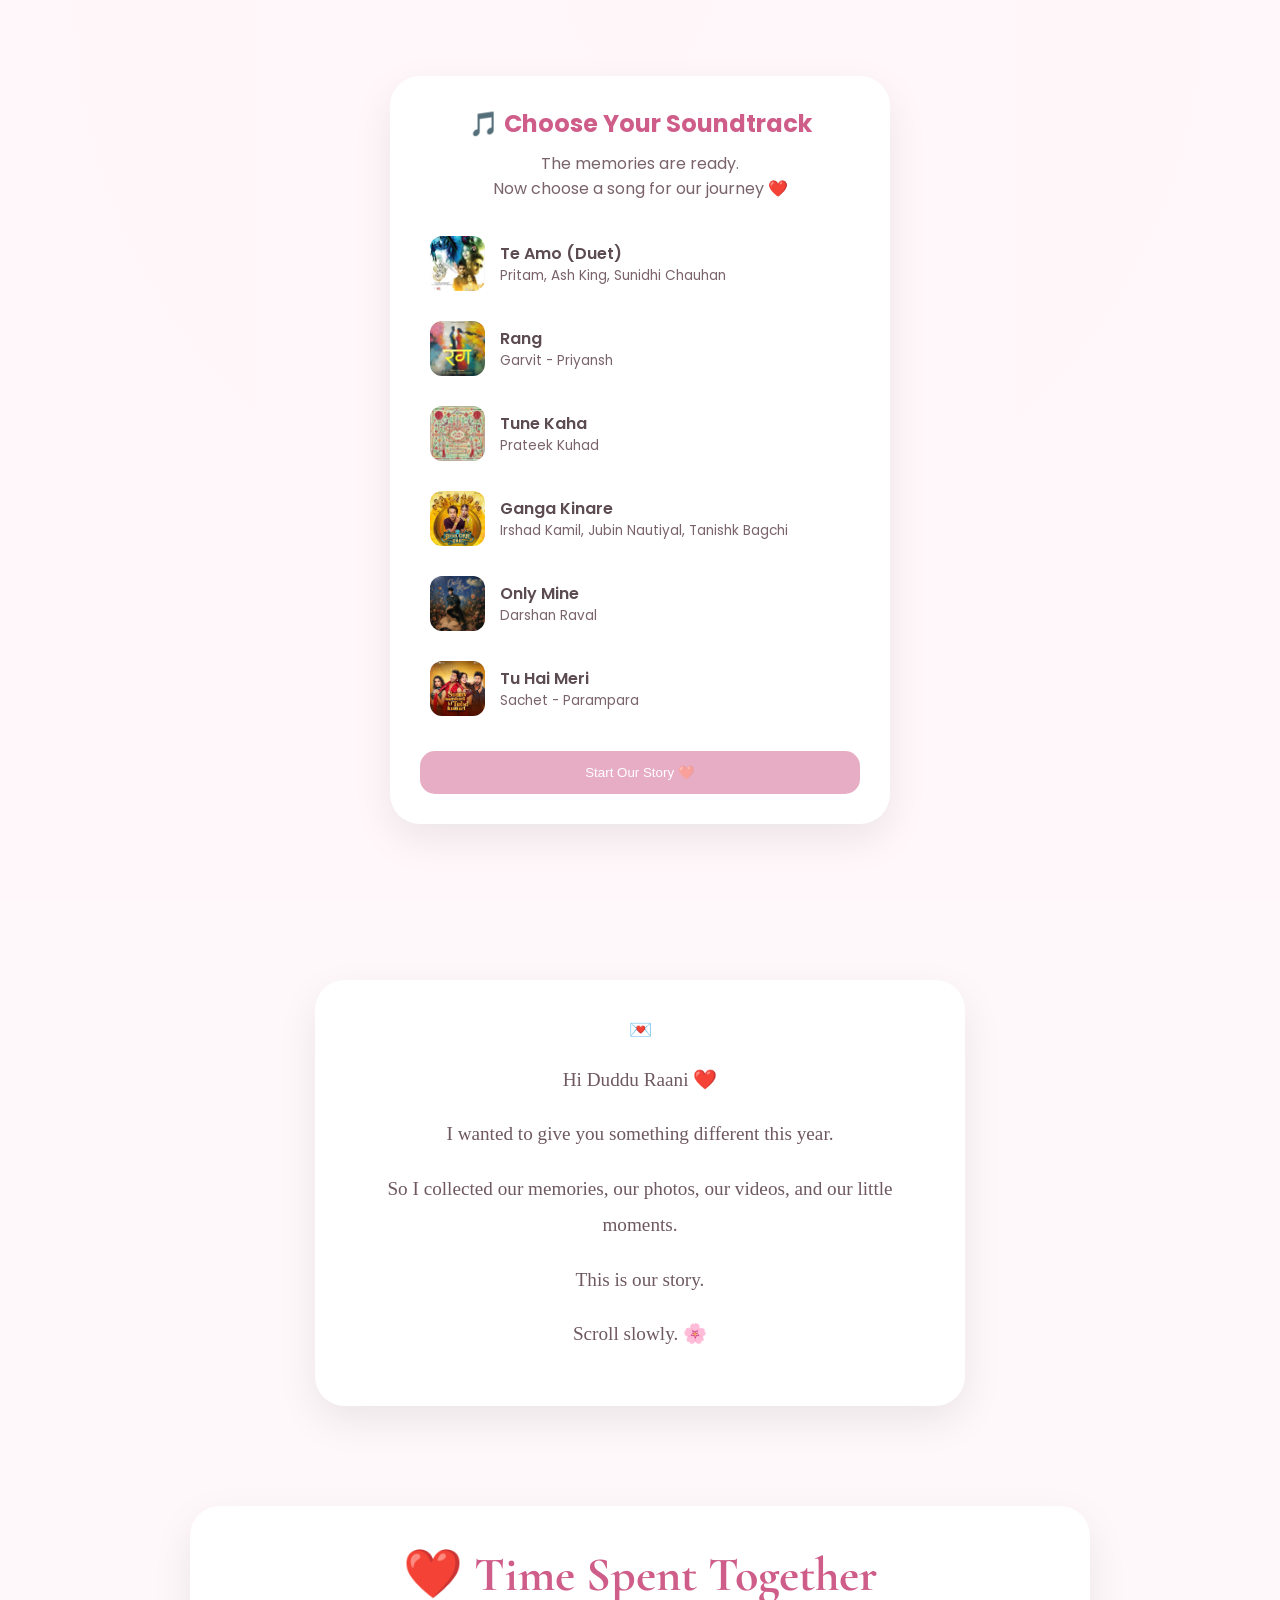
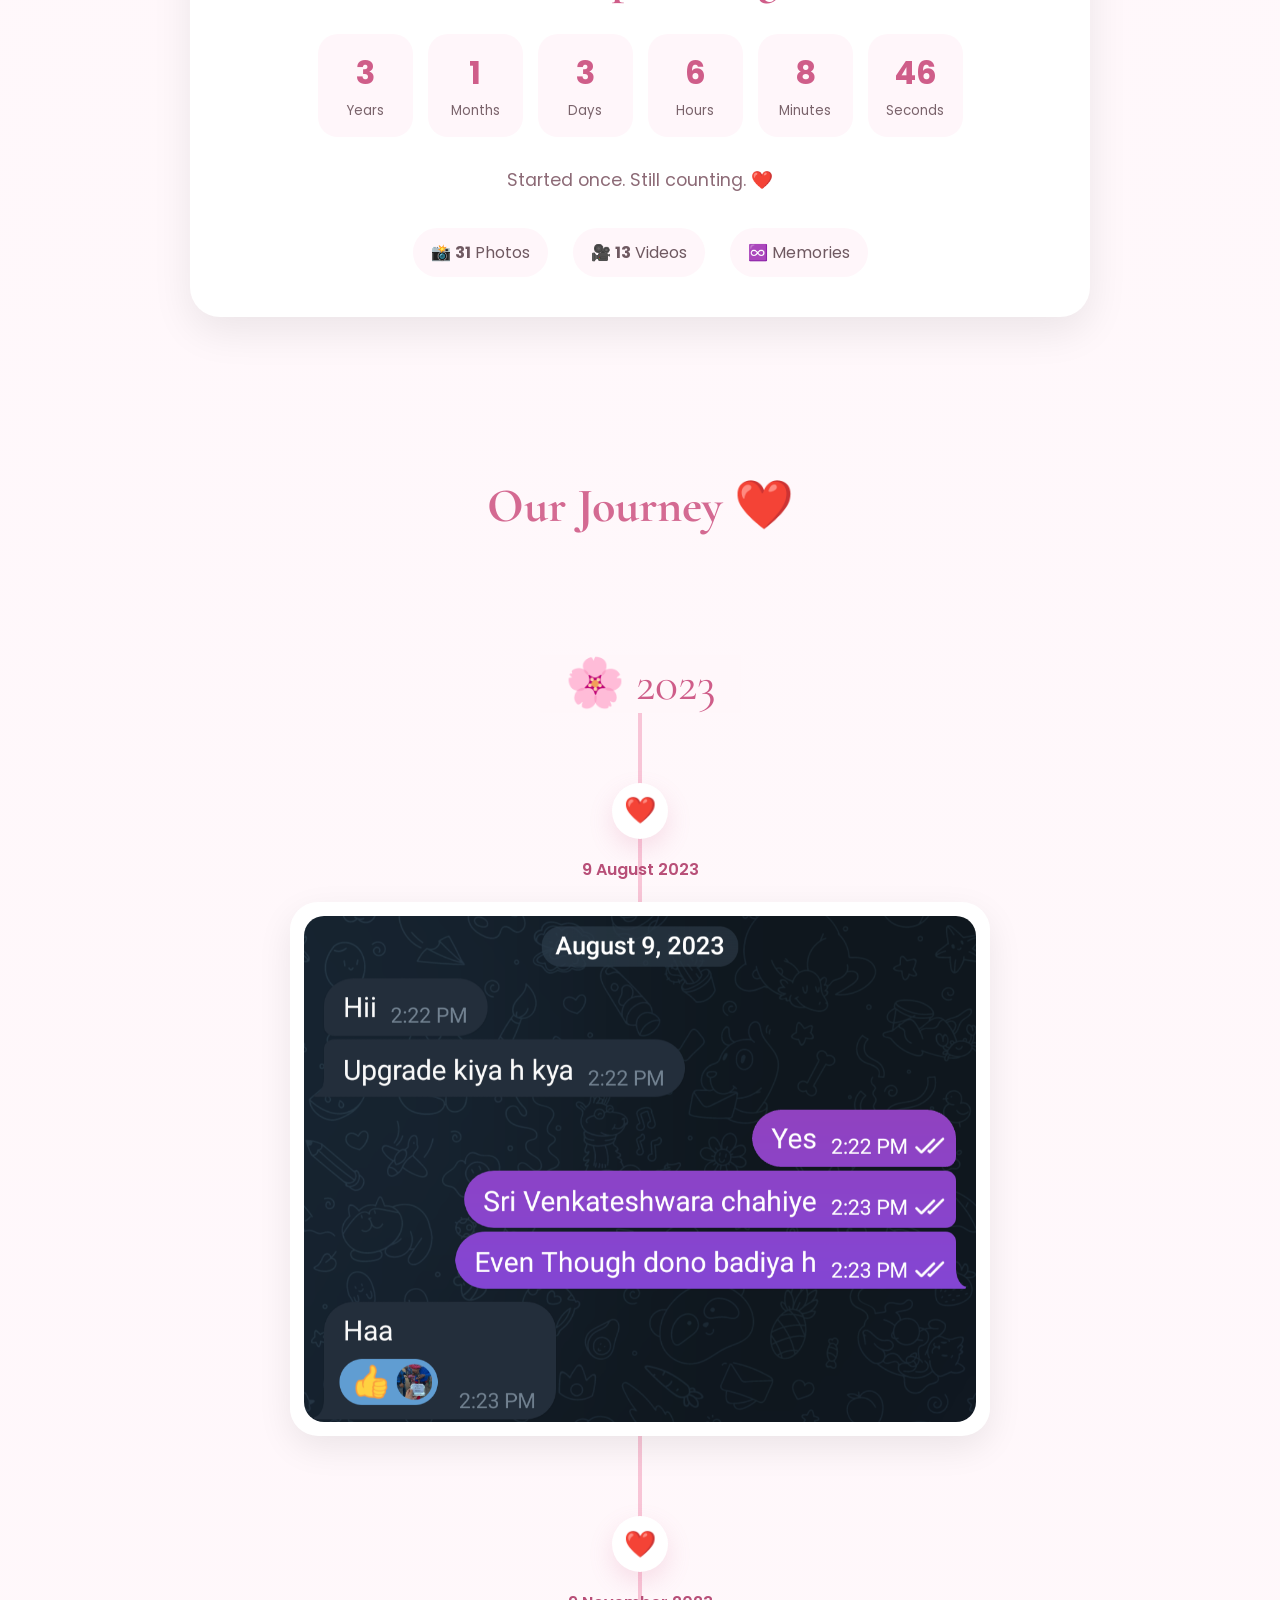
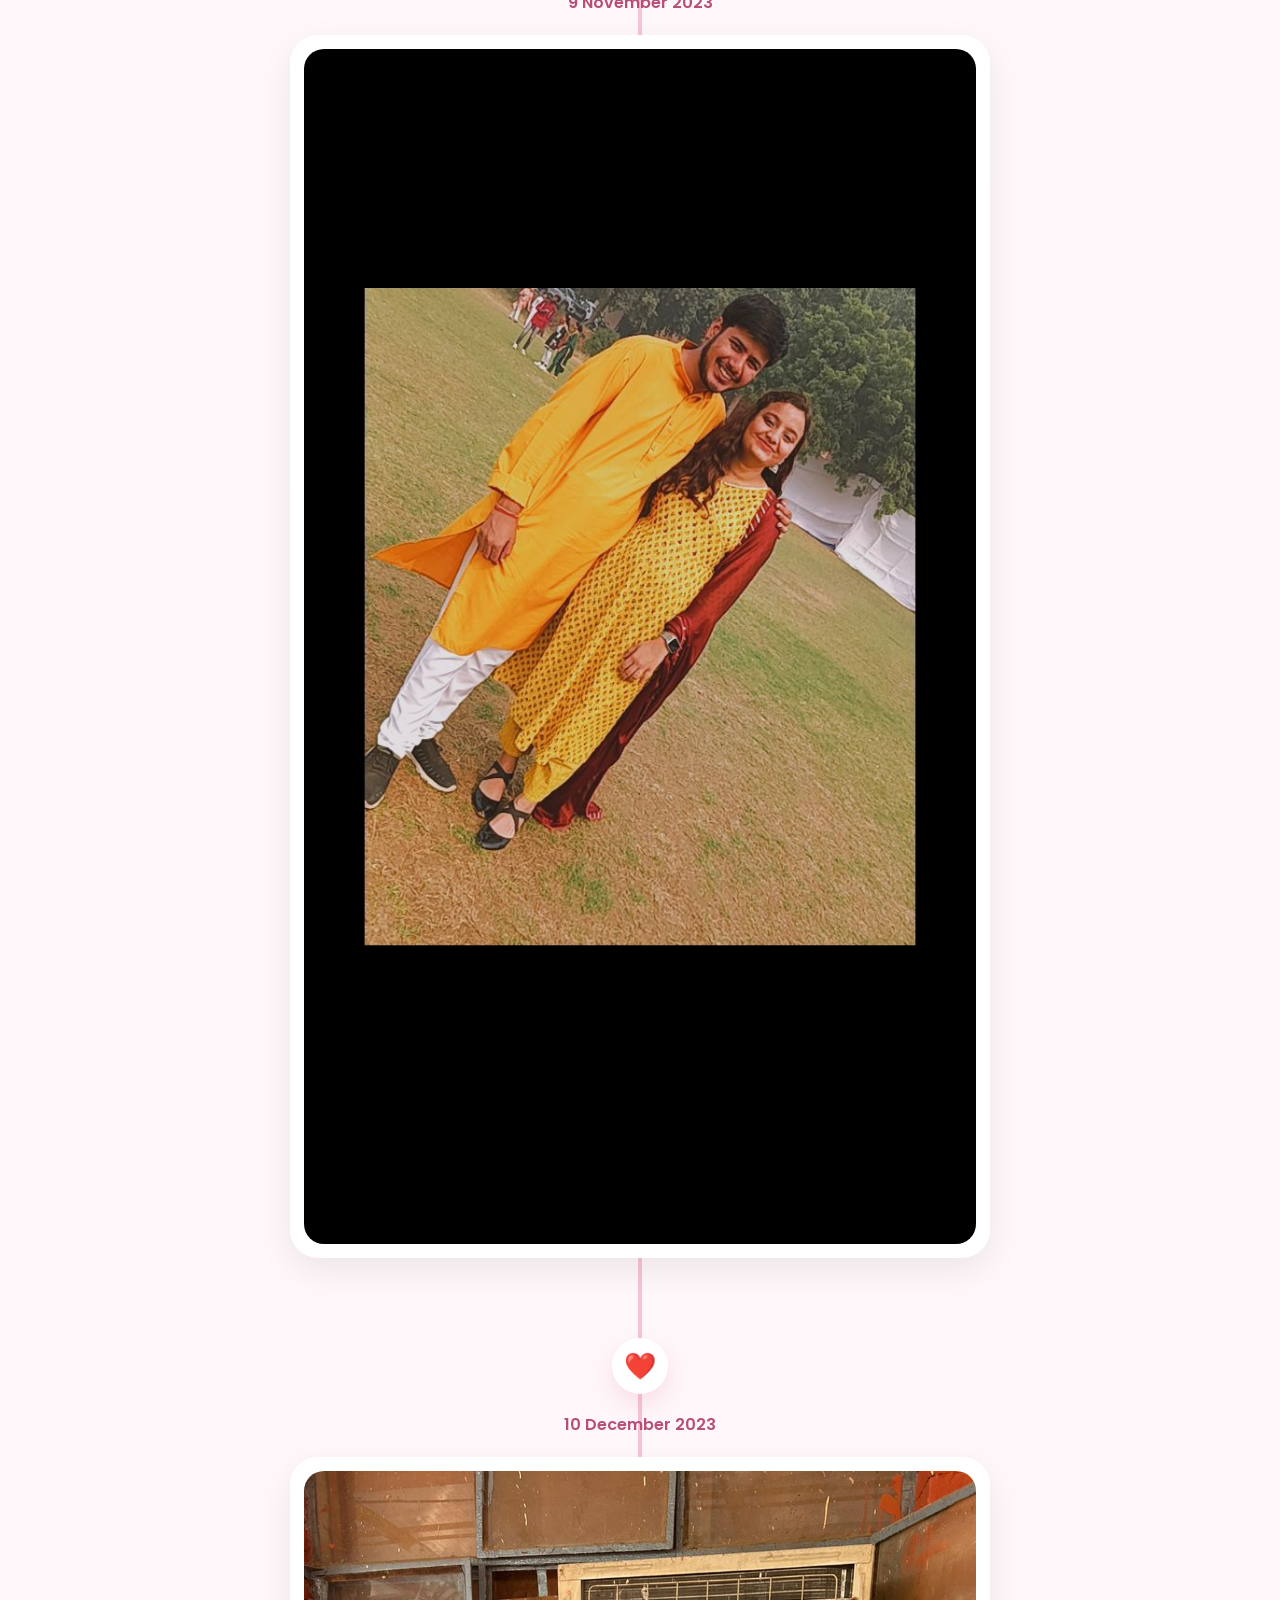
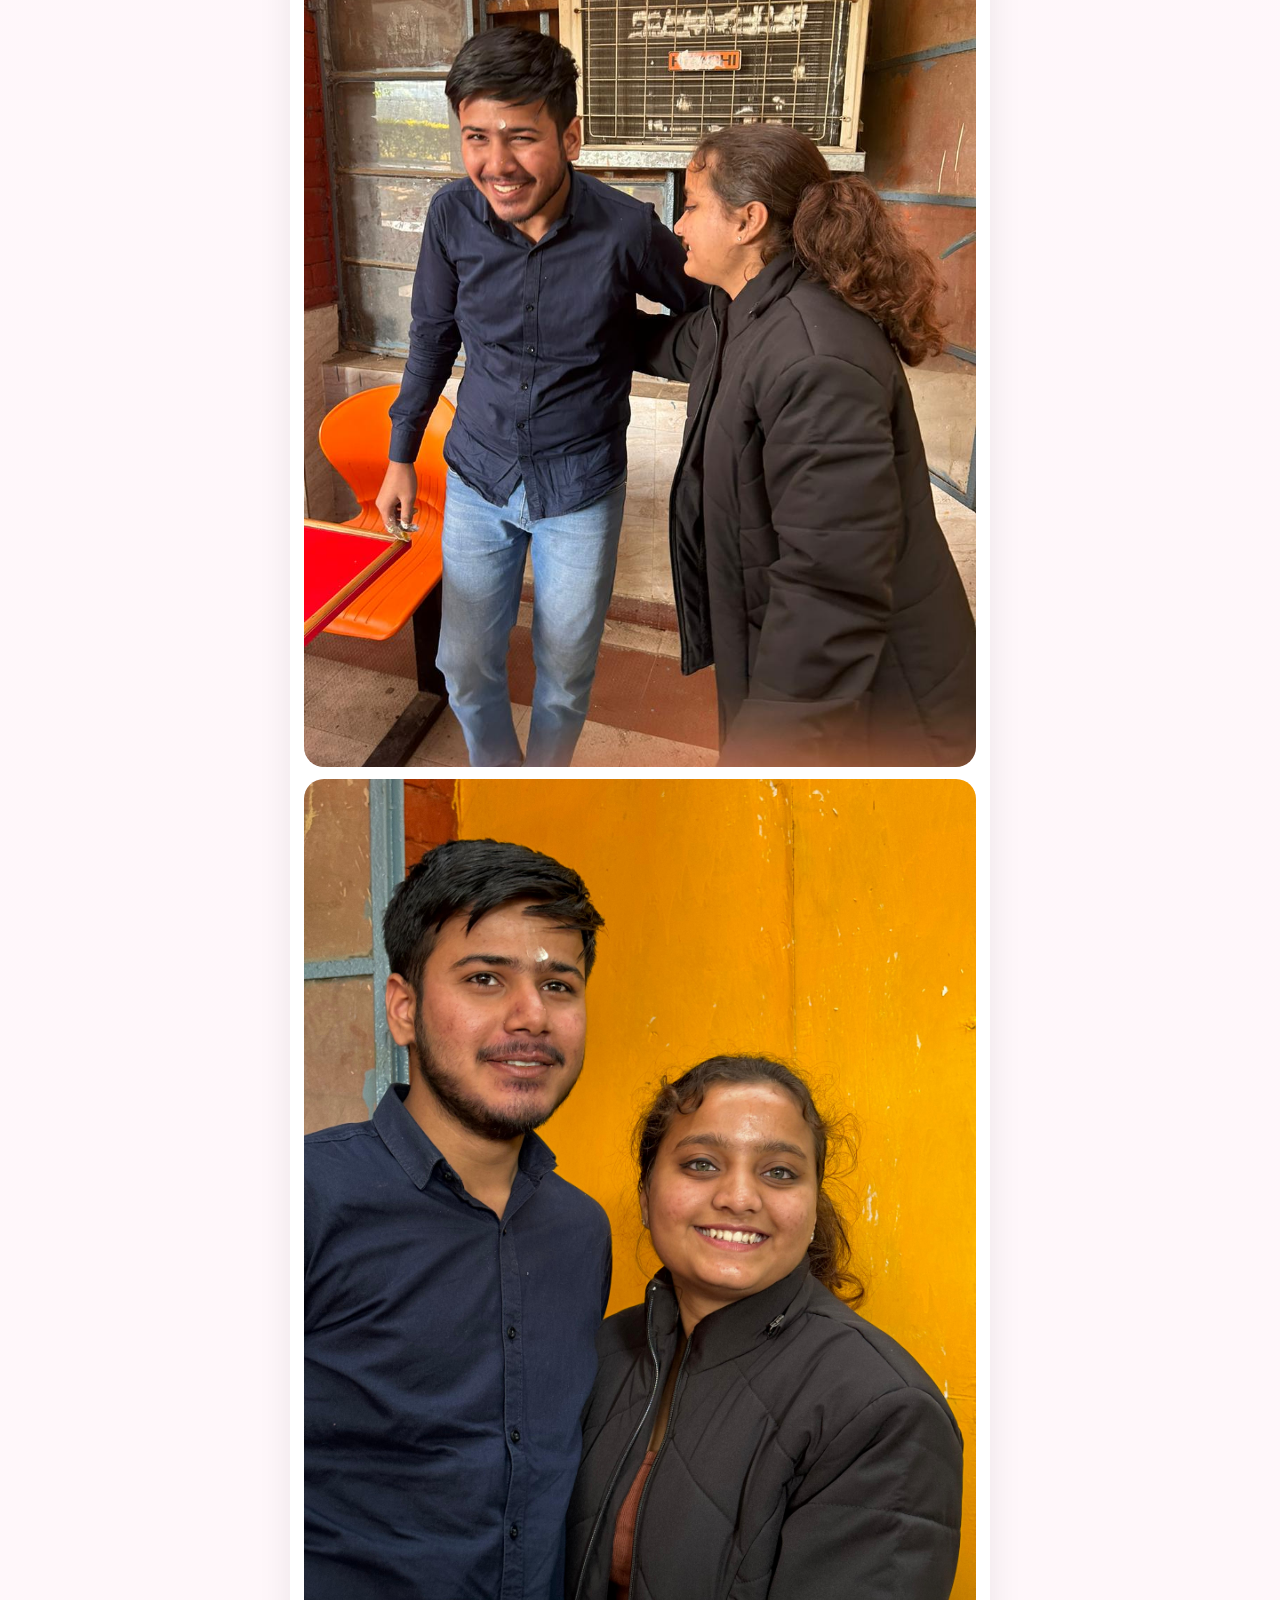
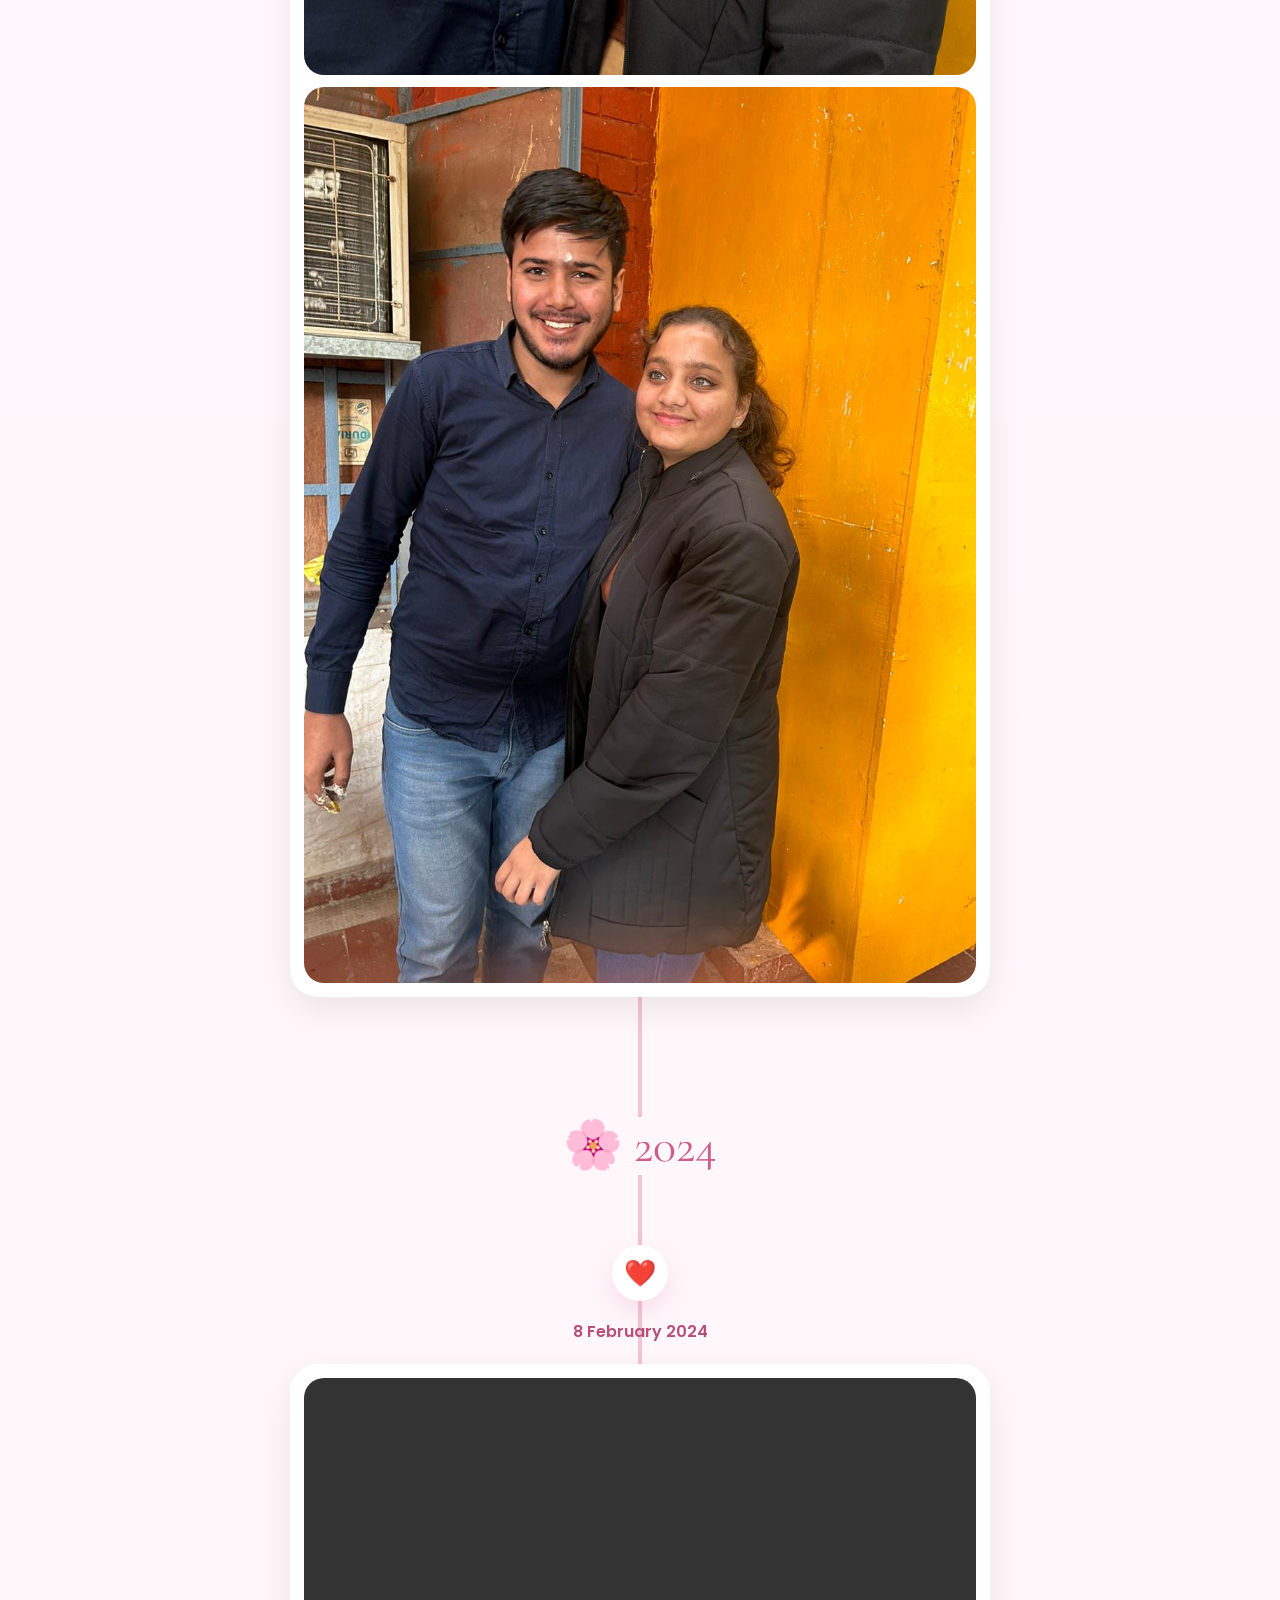
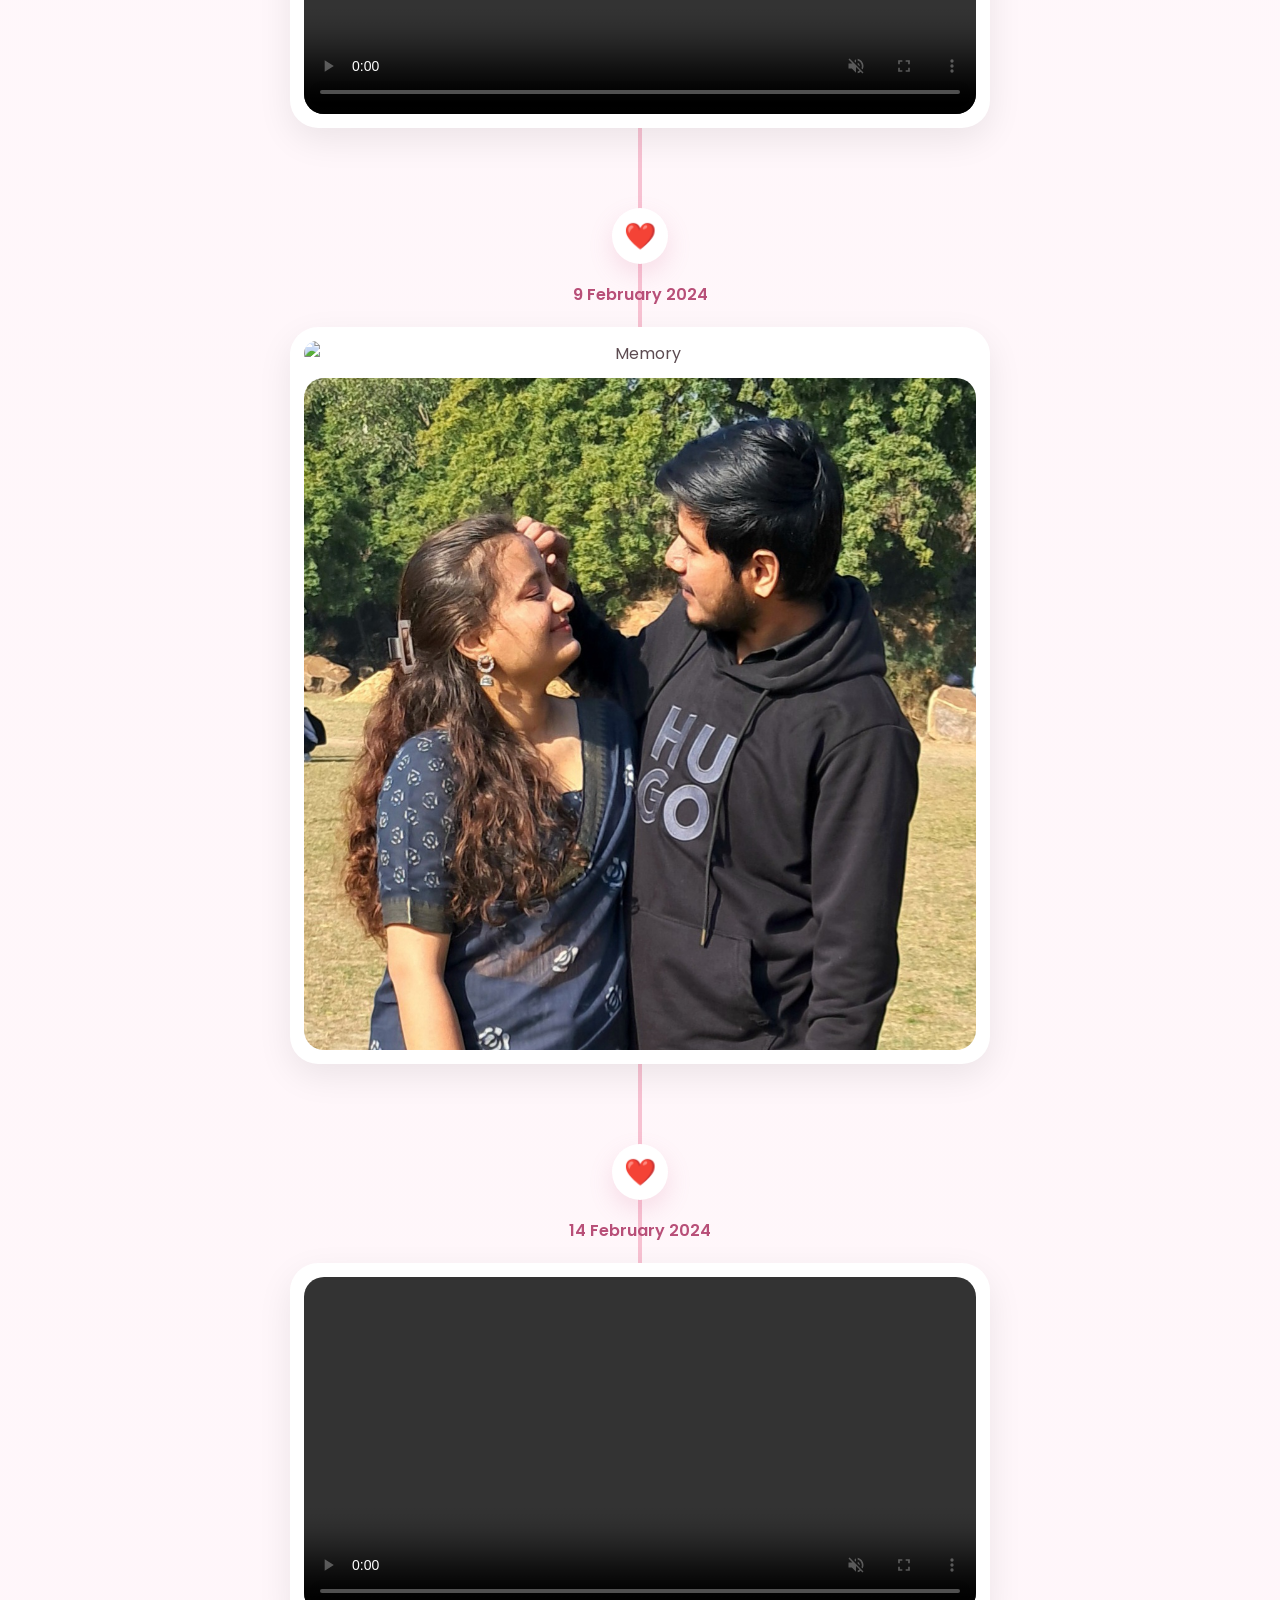
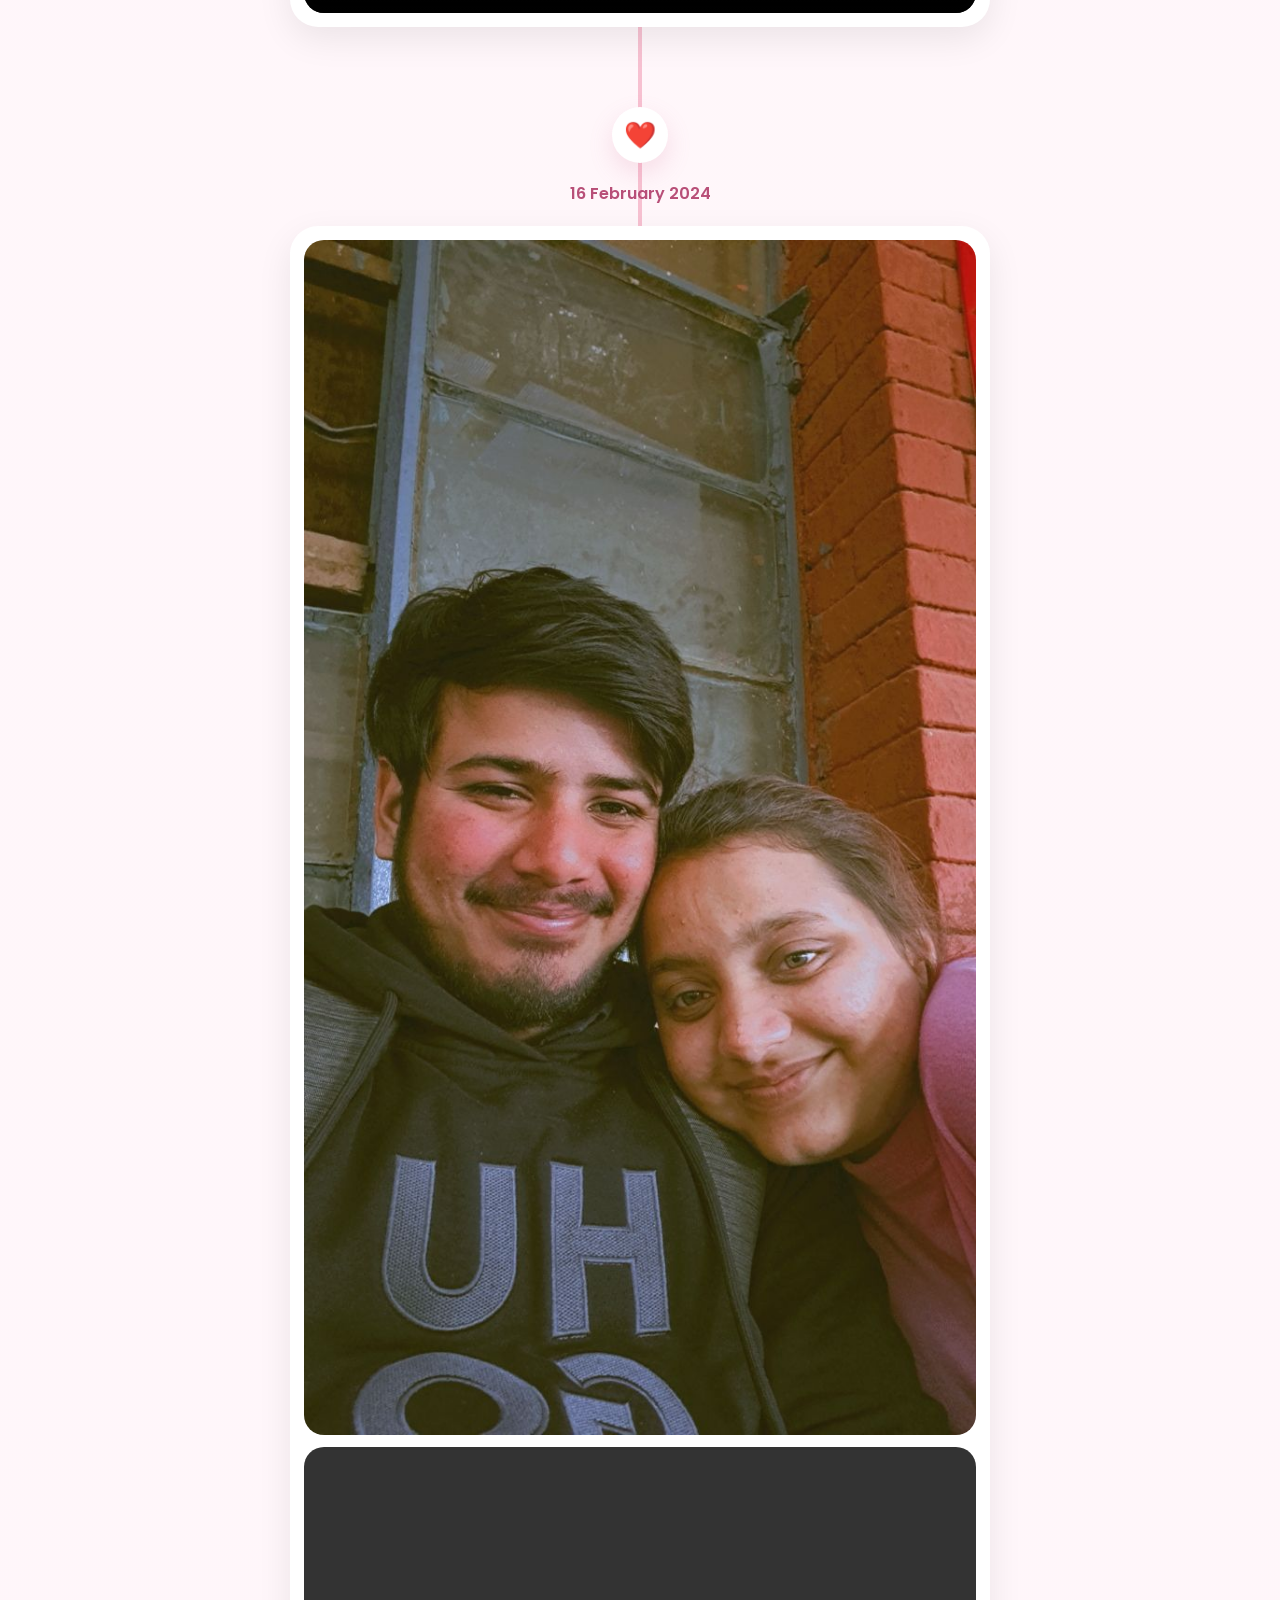
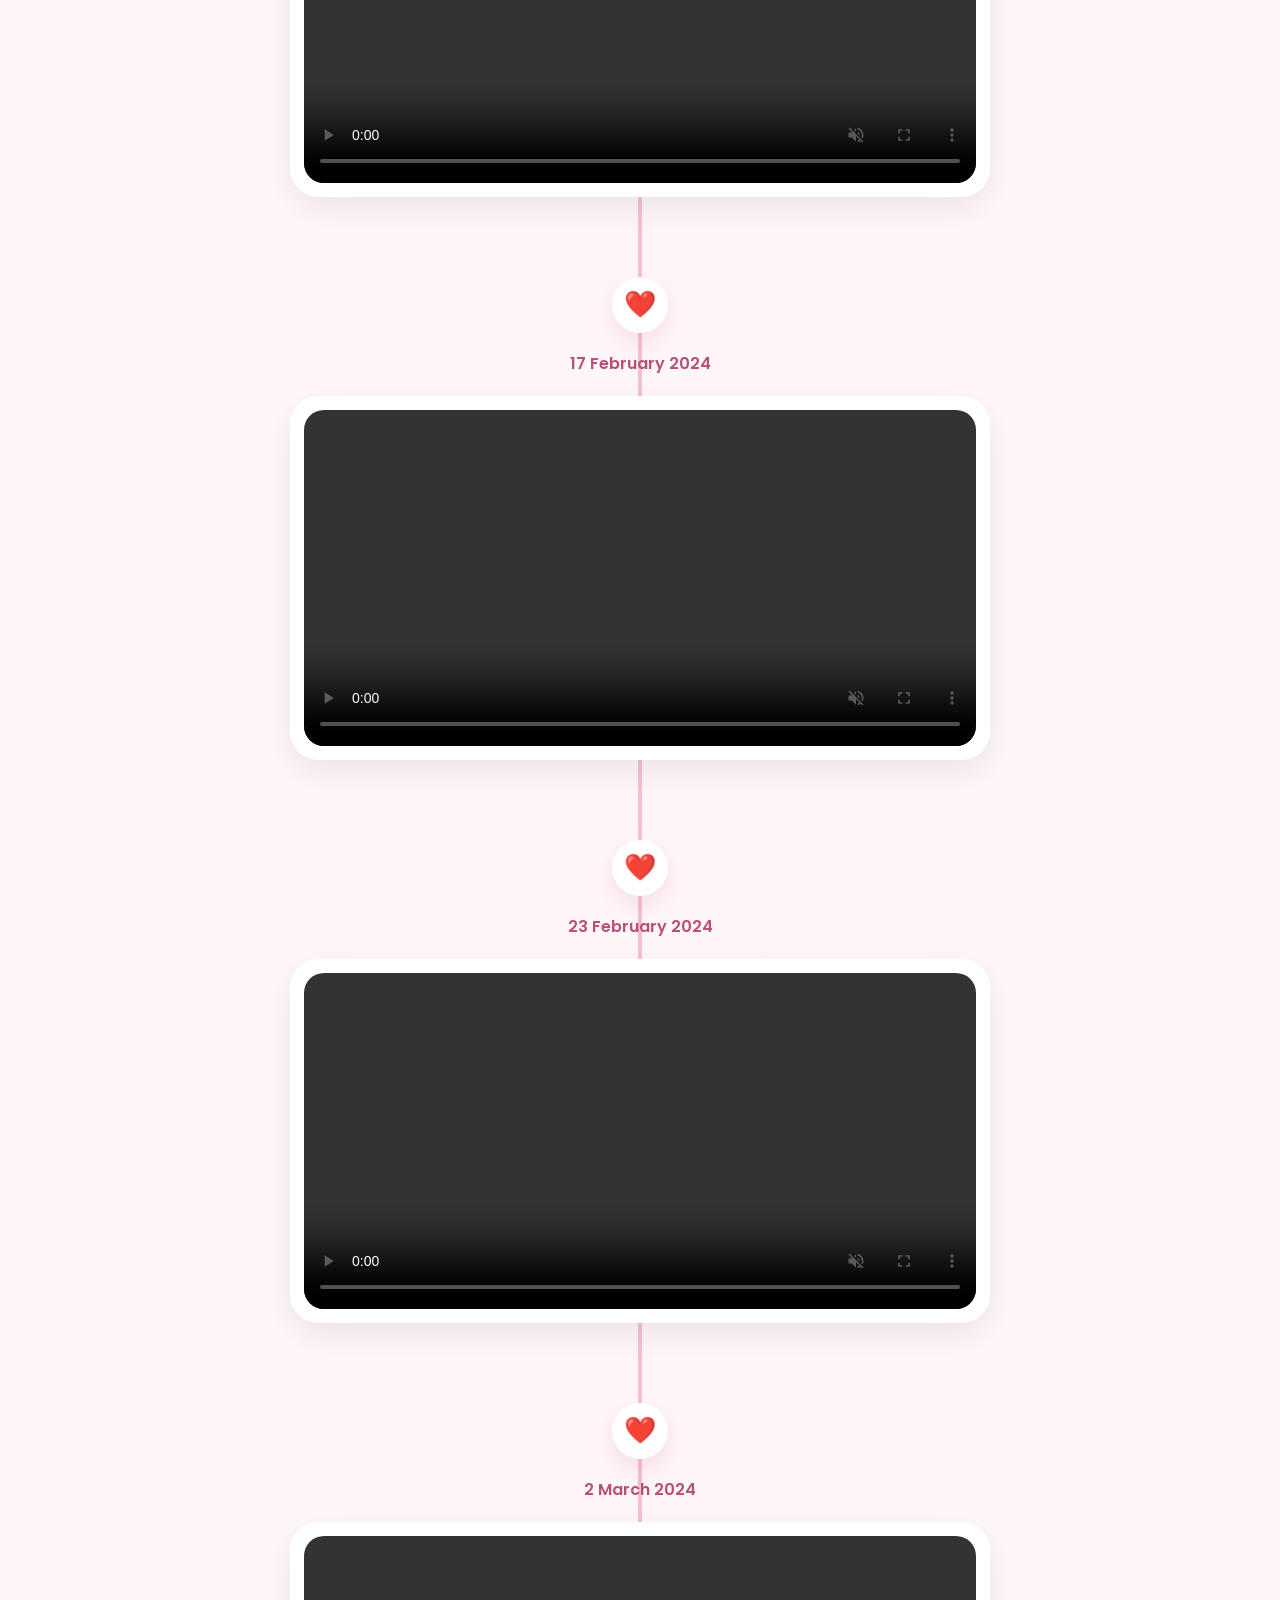
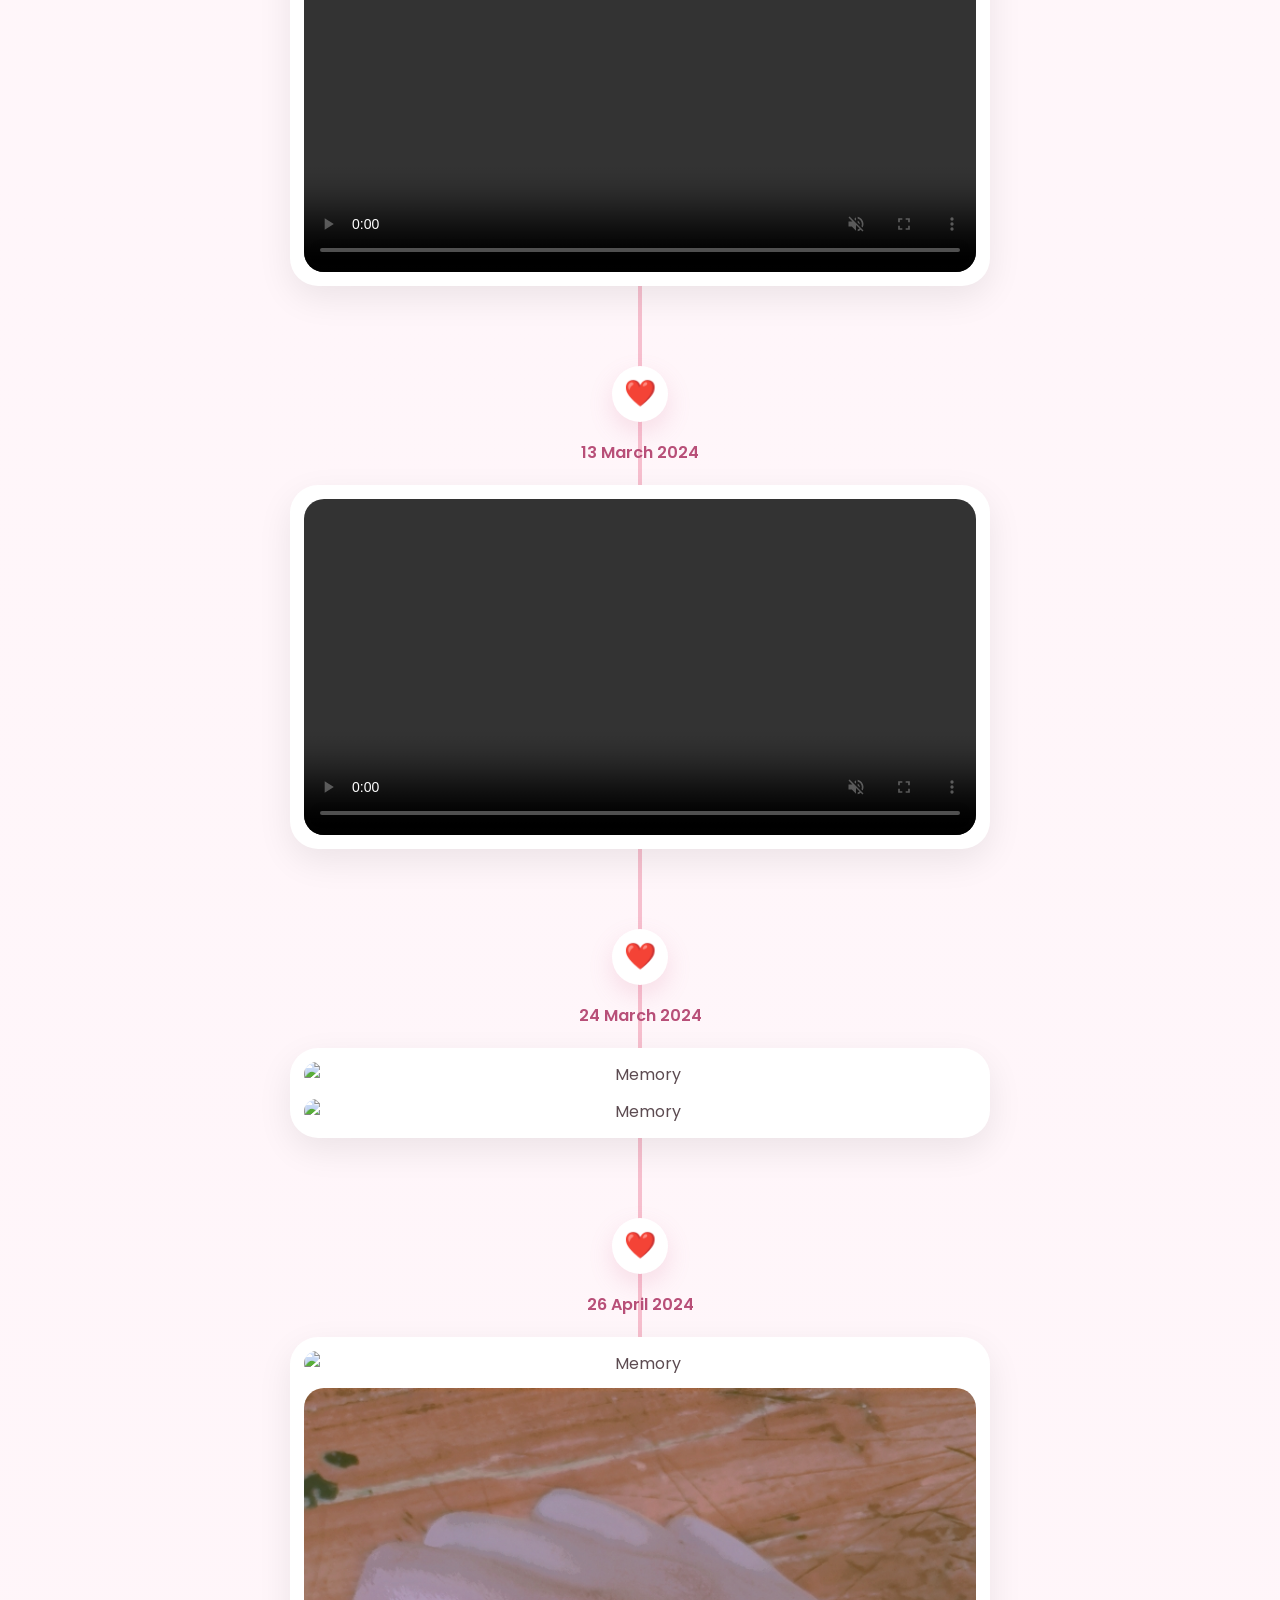
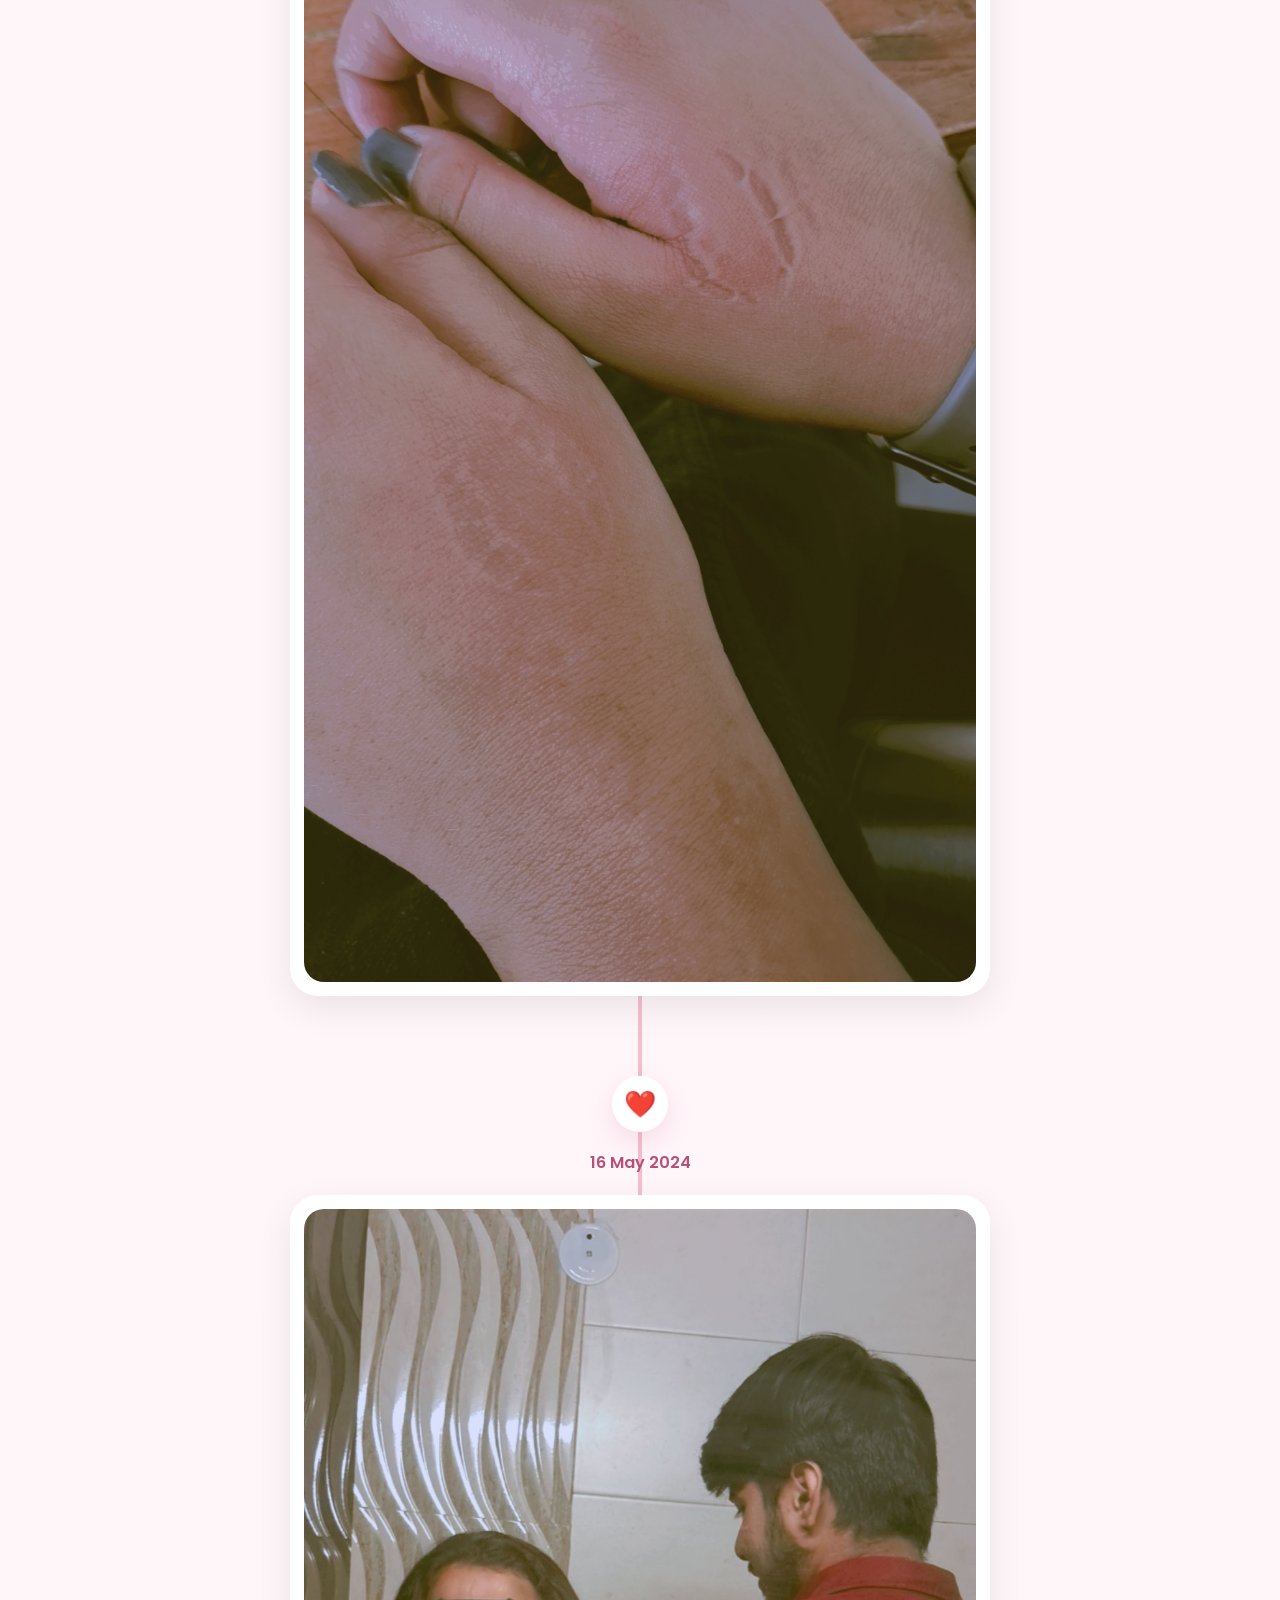
==== commit a359f962: "Update birthday.html" ====
--- a/birthday.html
+++ b/birthday.html
@@ -158,10 +158,12 @@
 
     </div>
 
+
 </section>
-
-</section>
-
+</div>
+
+<div id="miniPlayer"
+    
     <!-- Timeline -->
     <section id="timeline" class="timeline-section">
 
@@ -374,9 +376,6 @@
 
     <img id="lightboxImage">
 
-</div>
-
-<script src="js/timeline.js"></script>
 </div>
 
 <div id="miniPlayer" class="mini-player hidden">
--- a/css/birthday.css
+++ b/css/birthday.css
@@ -893,4 +893,13 @@
     color:#cf5d89;
 
     font-family:'Cormorant Garamond', serif;
-}+}
+
+#autoScrollBtn{
+    border:none;
+    background:#fff6fa;
+    padding:8px 12px;
+    border-radius:12px;
+    cursor:pointer;
+    font-size:.8rem;
+}
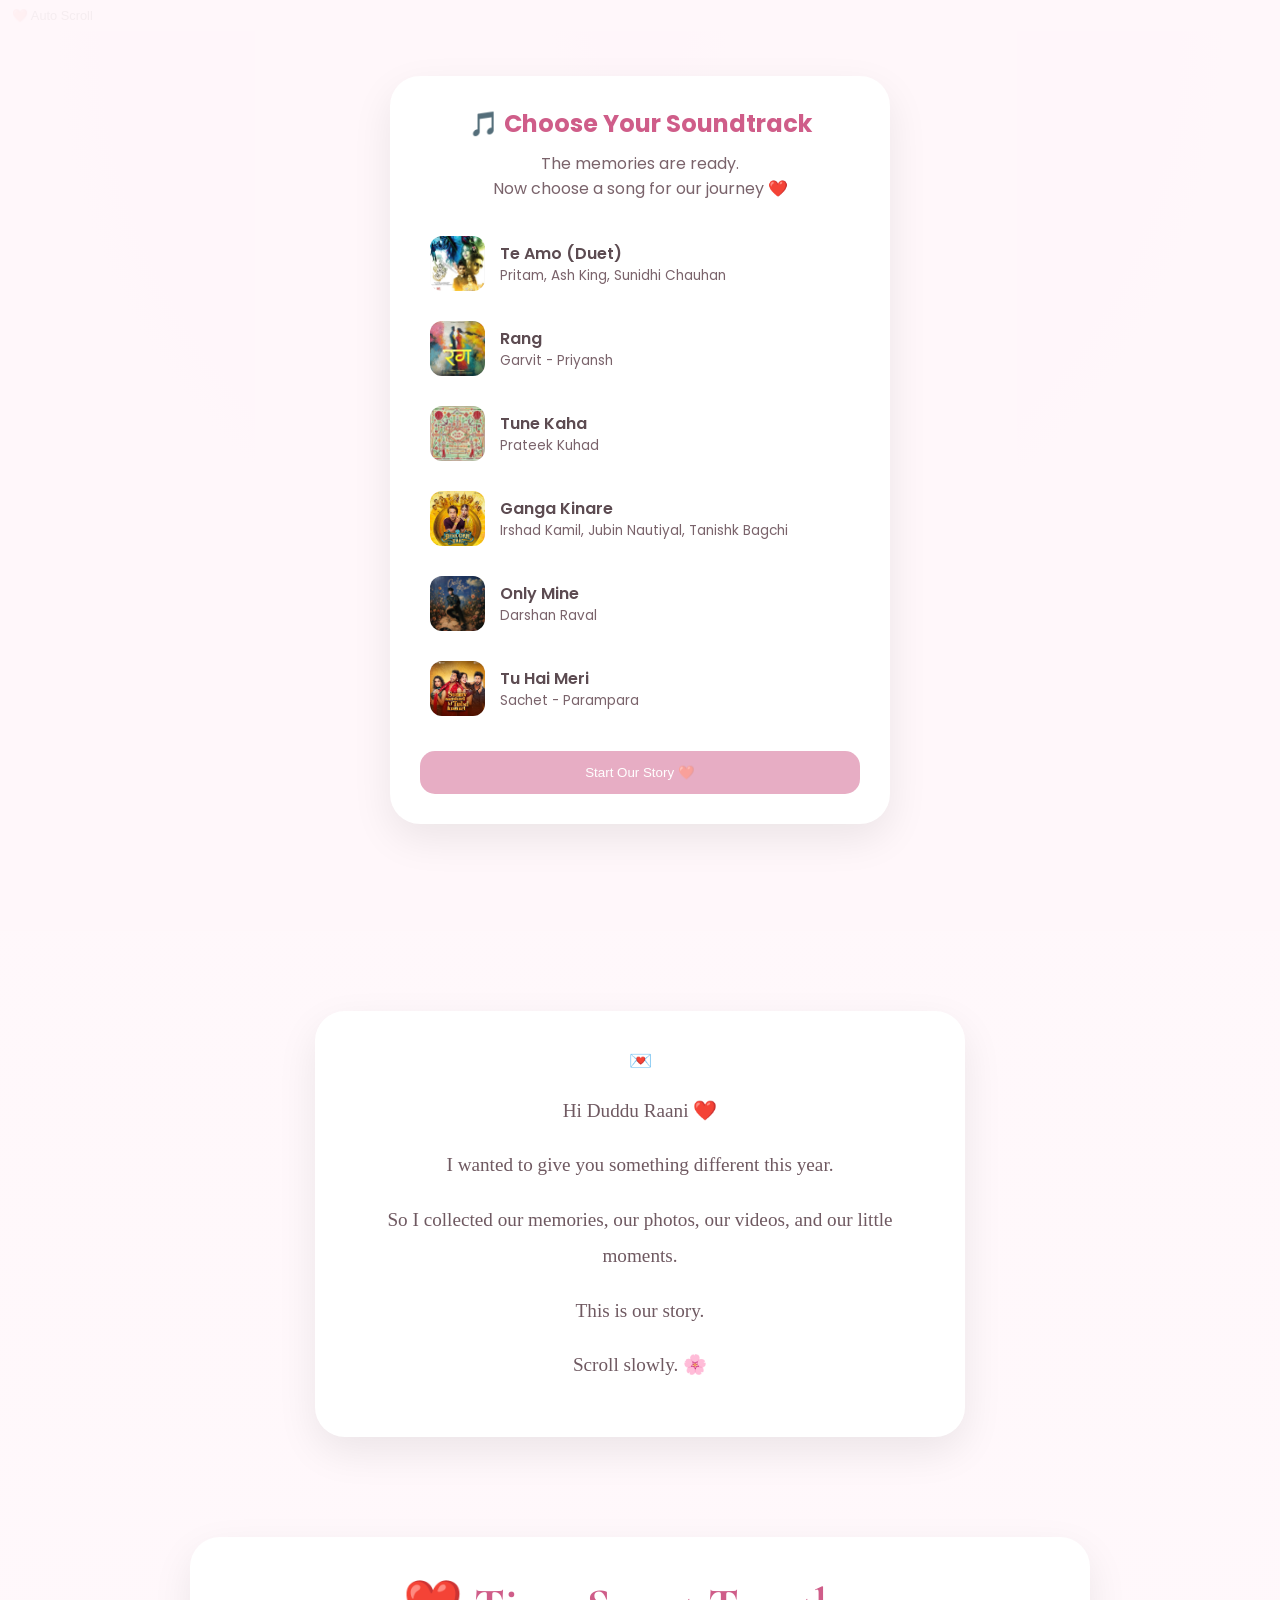
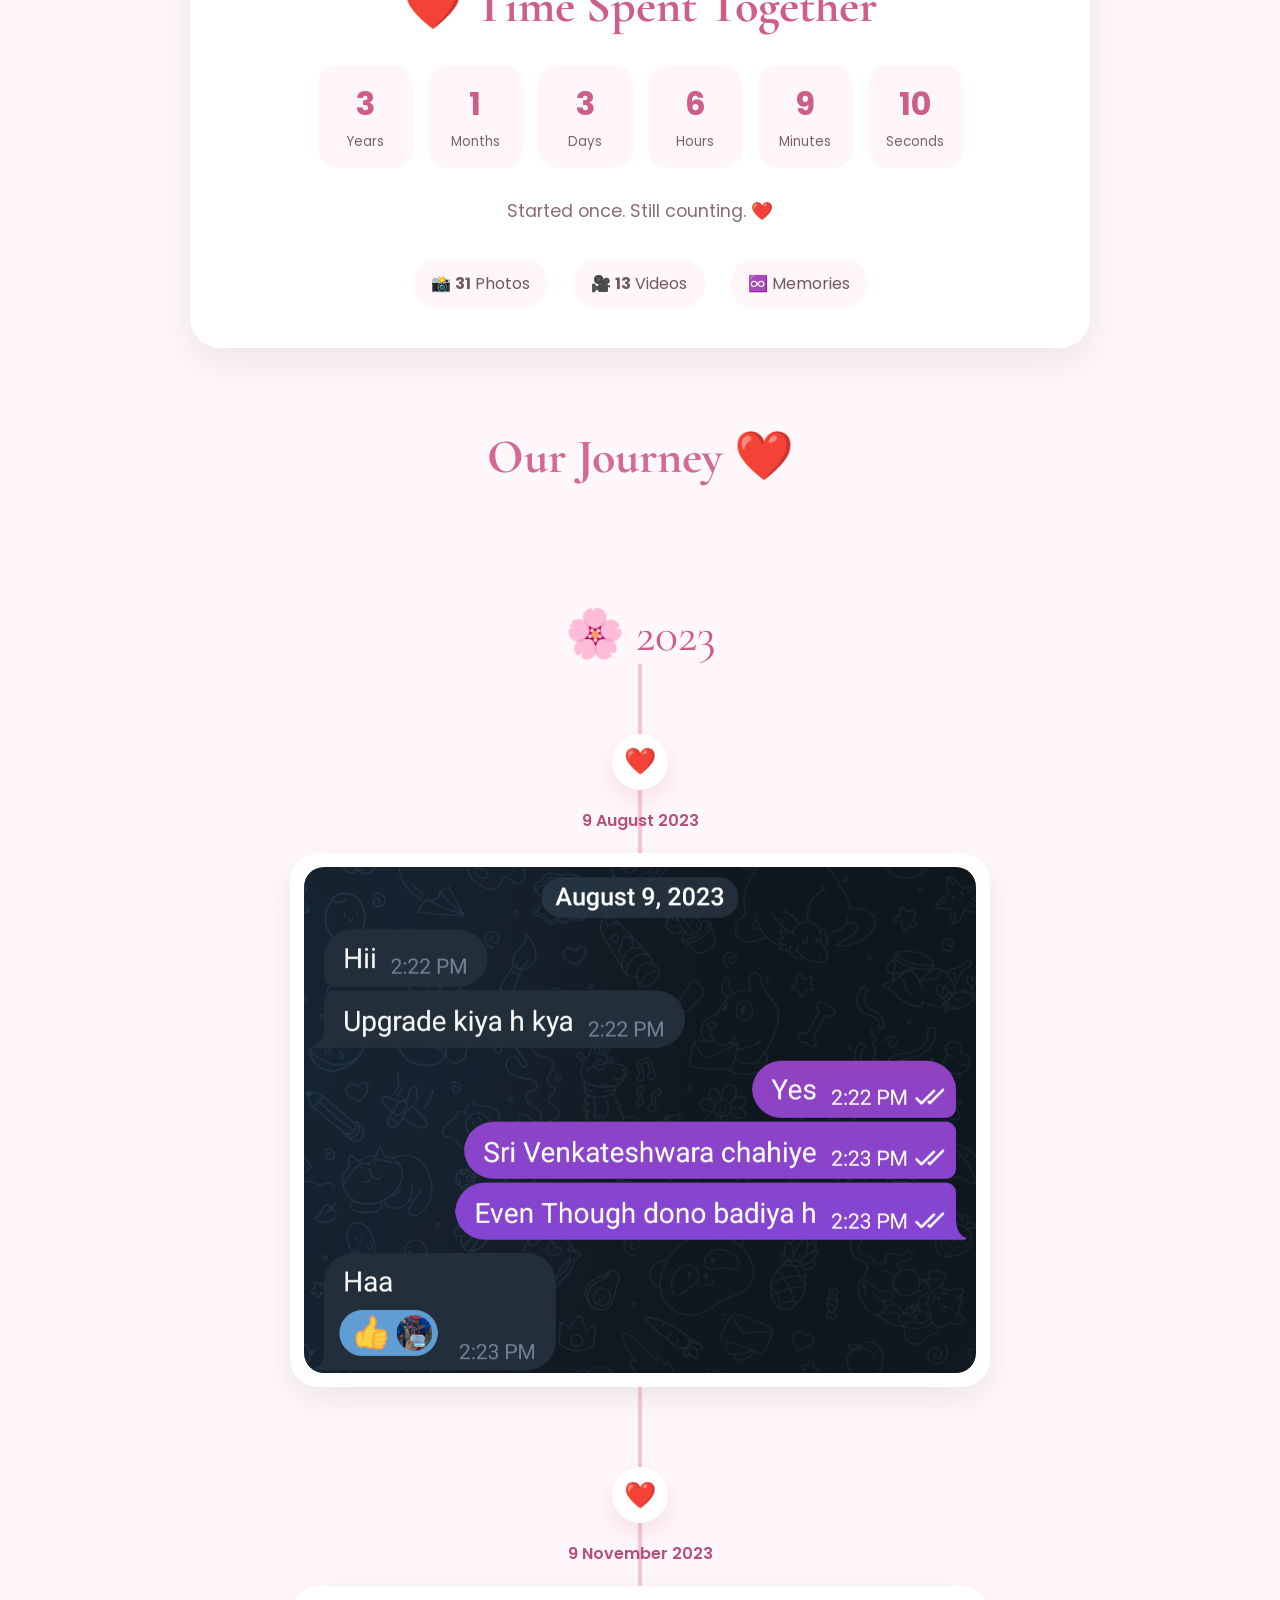
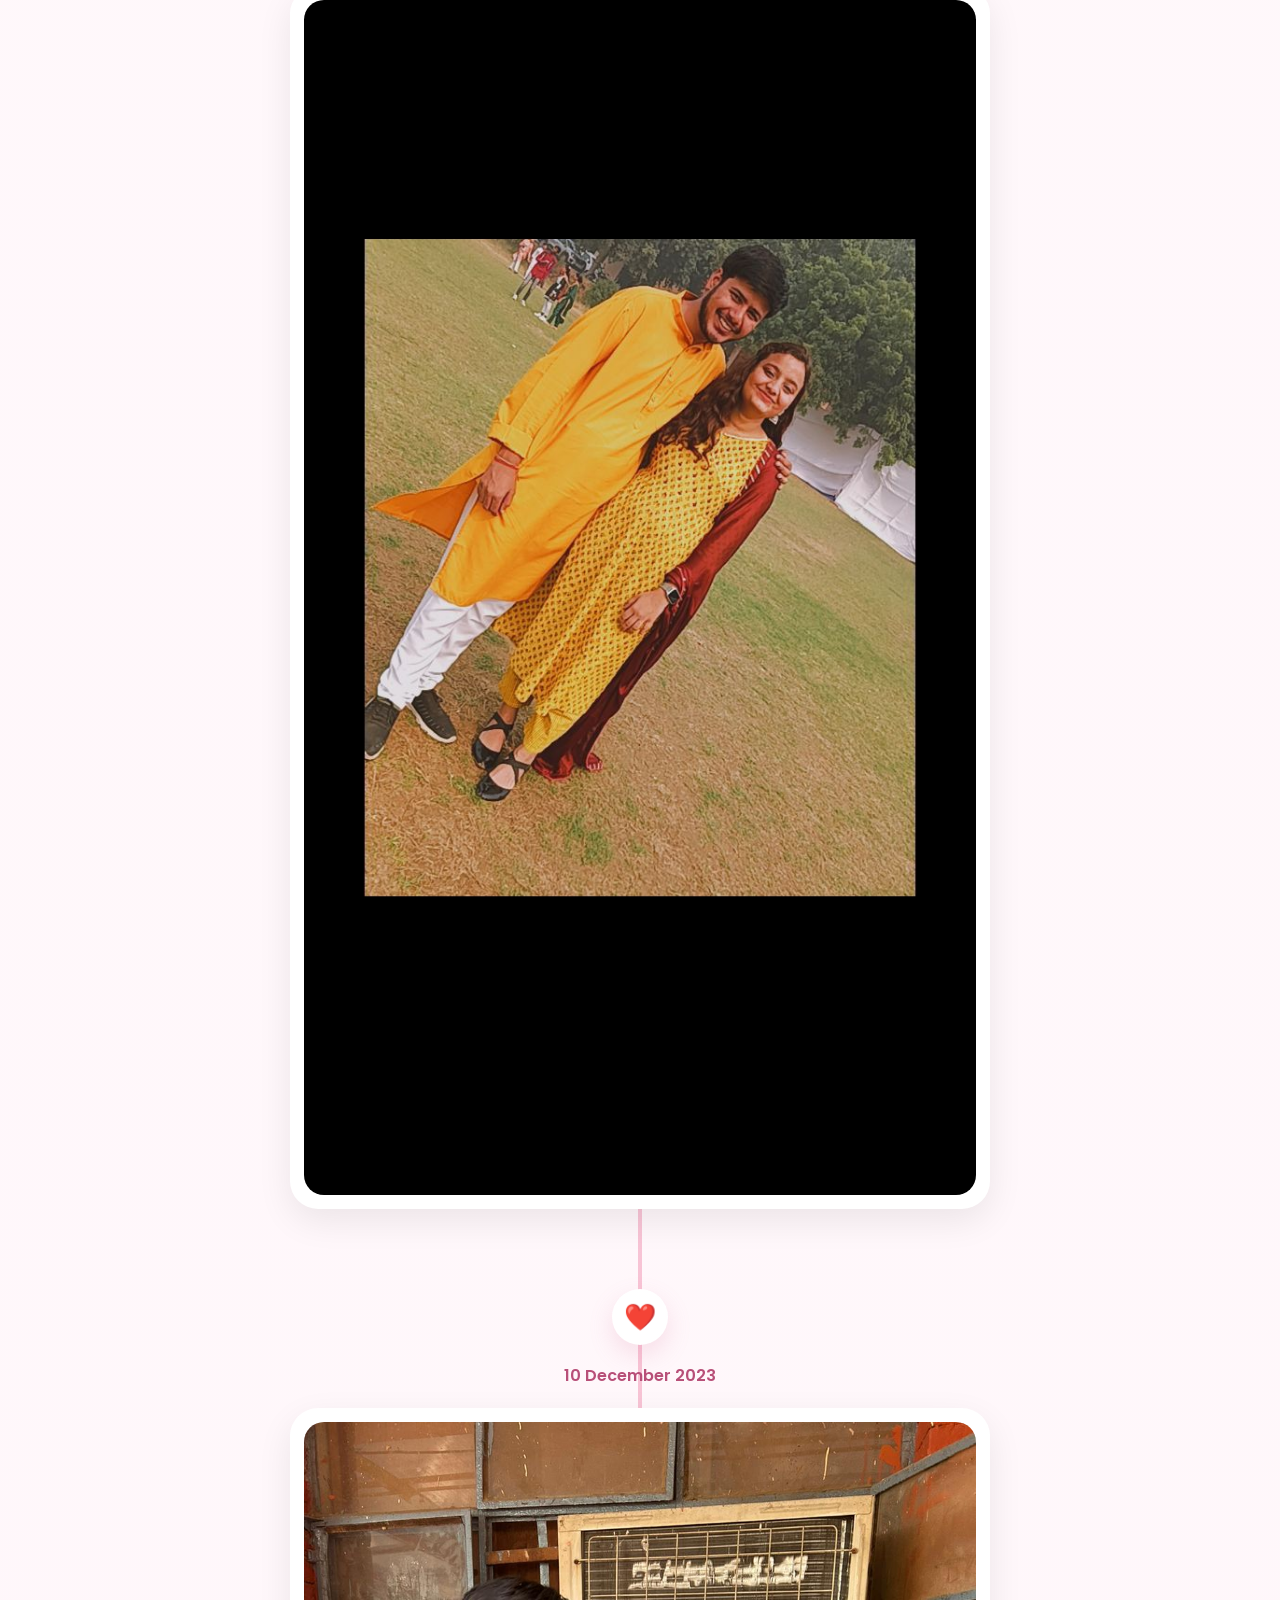
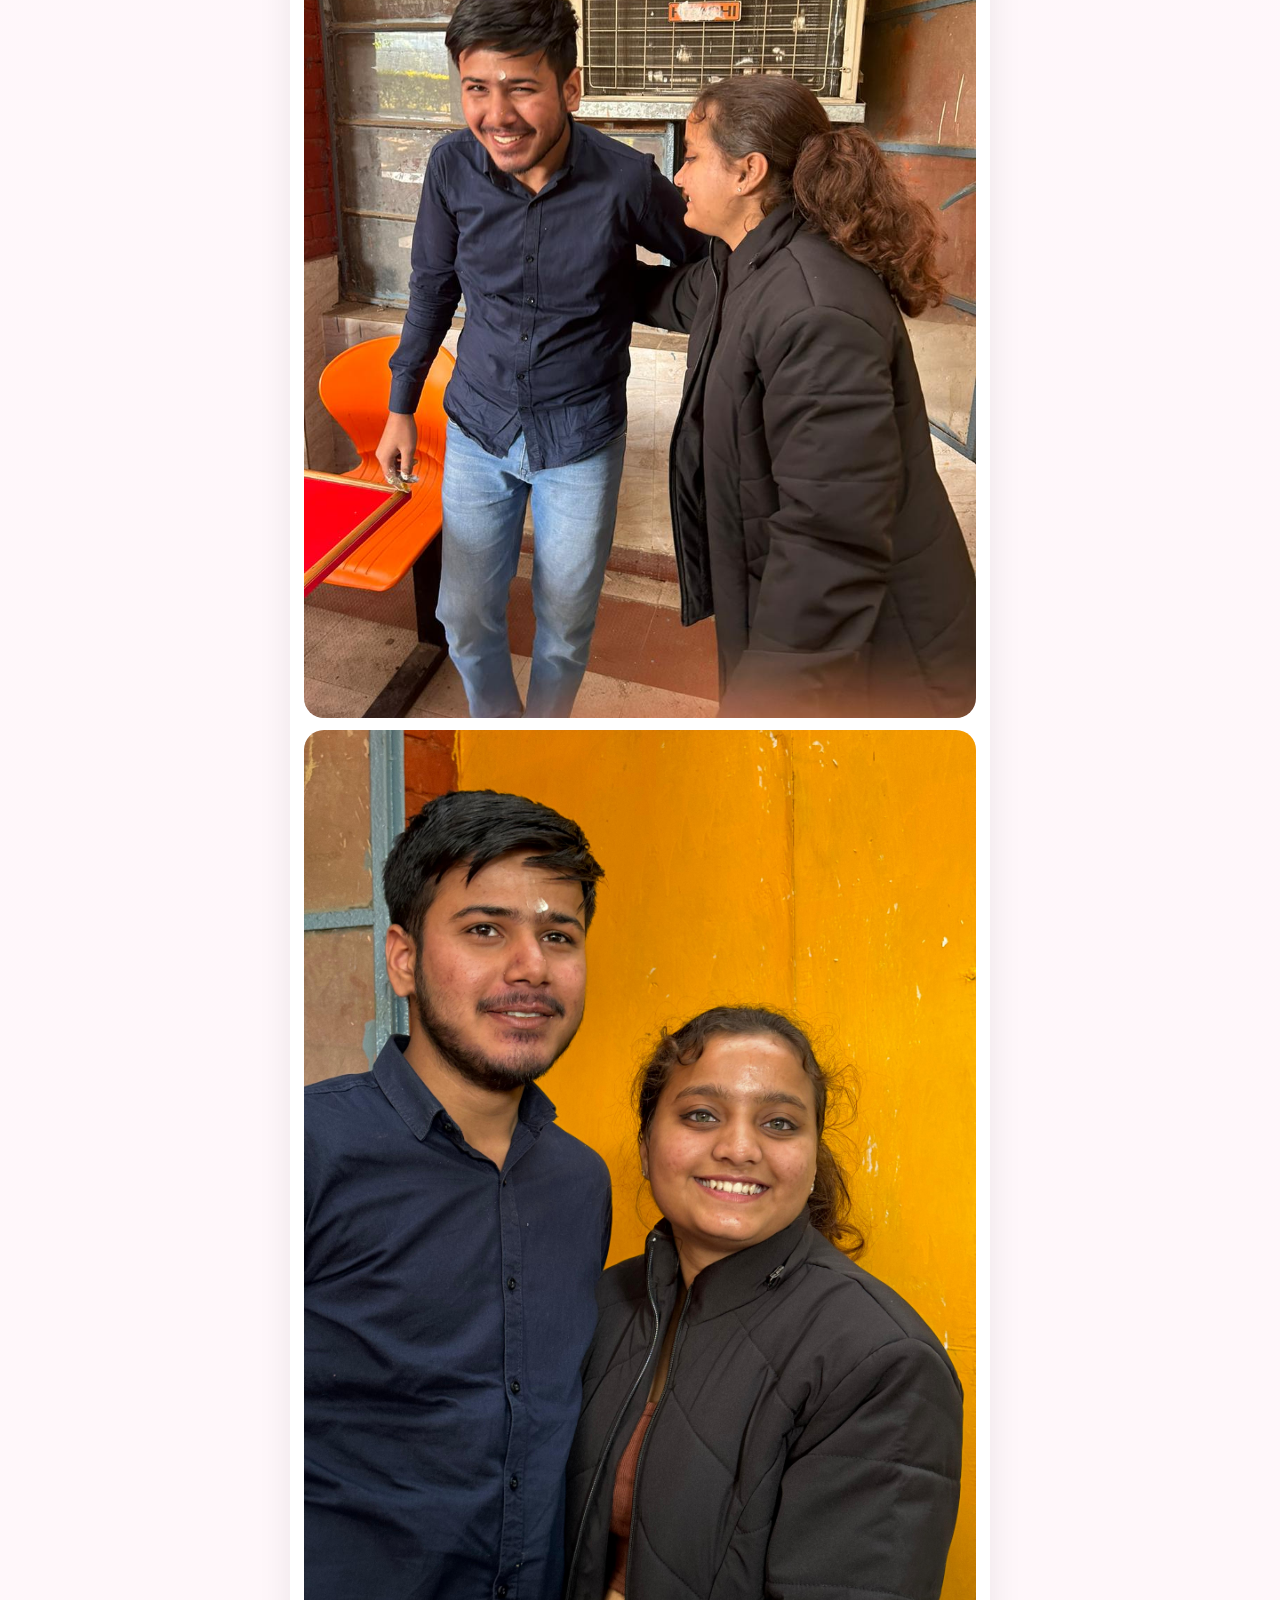
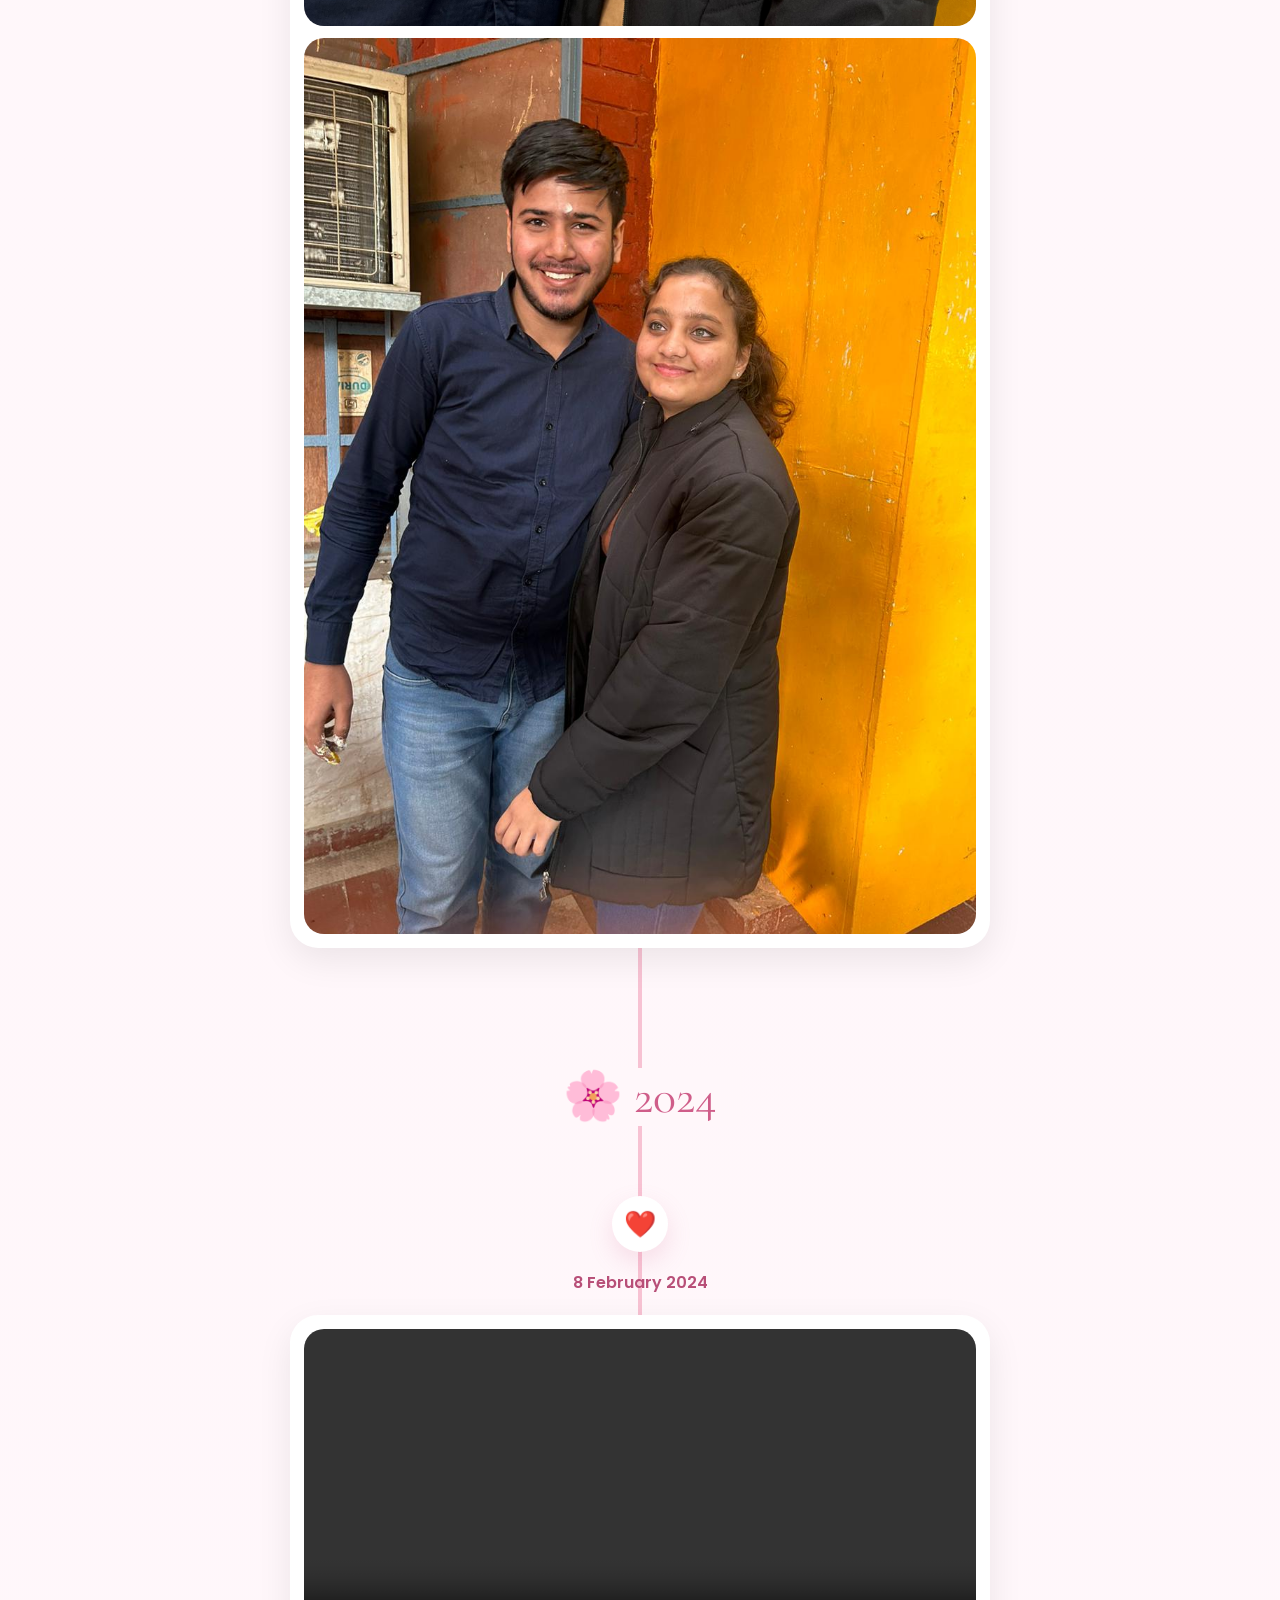
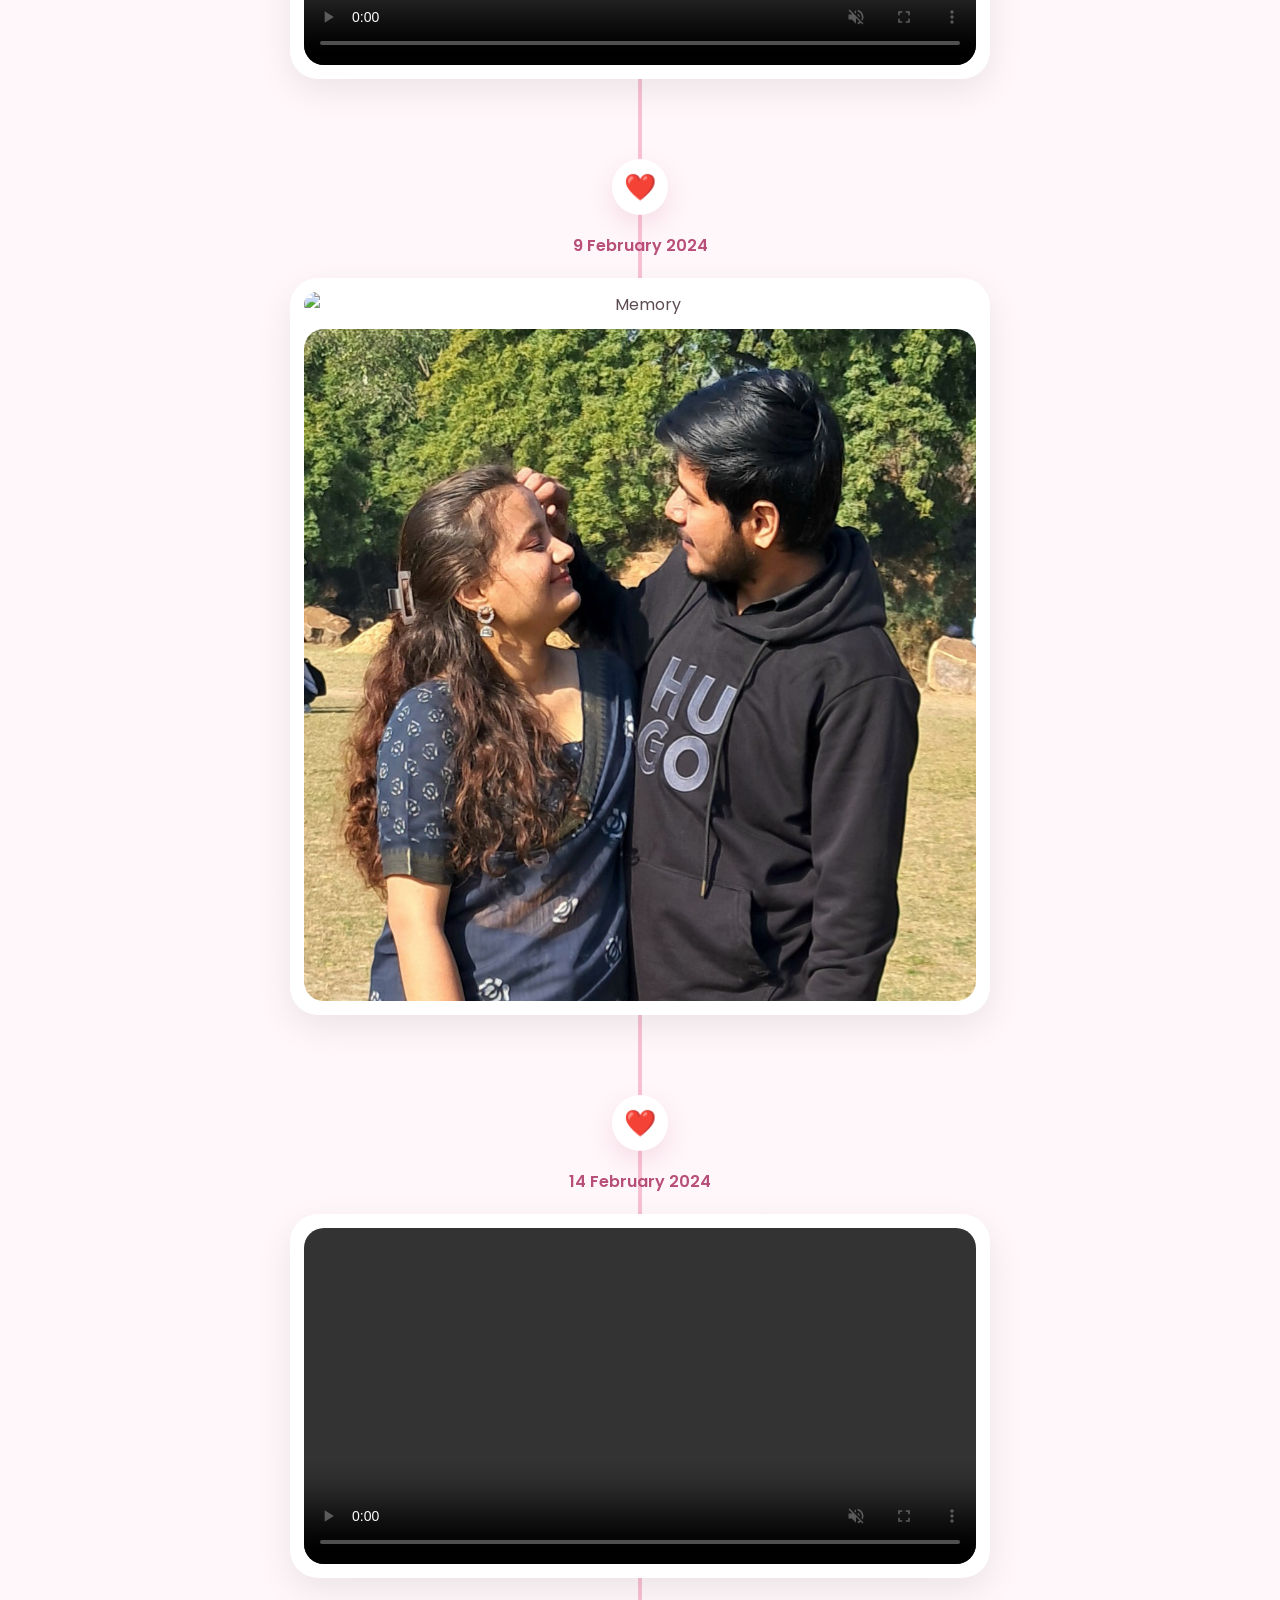
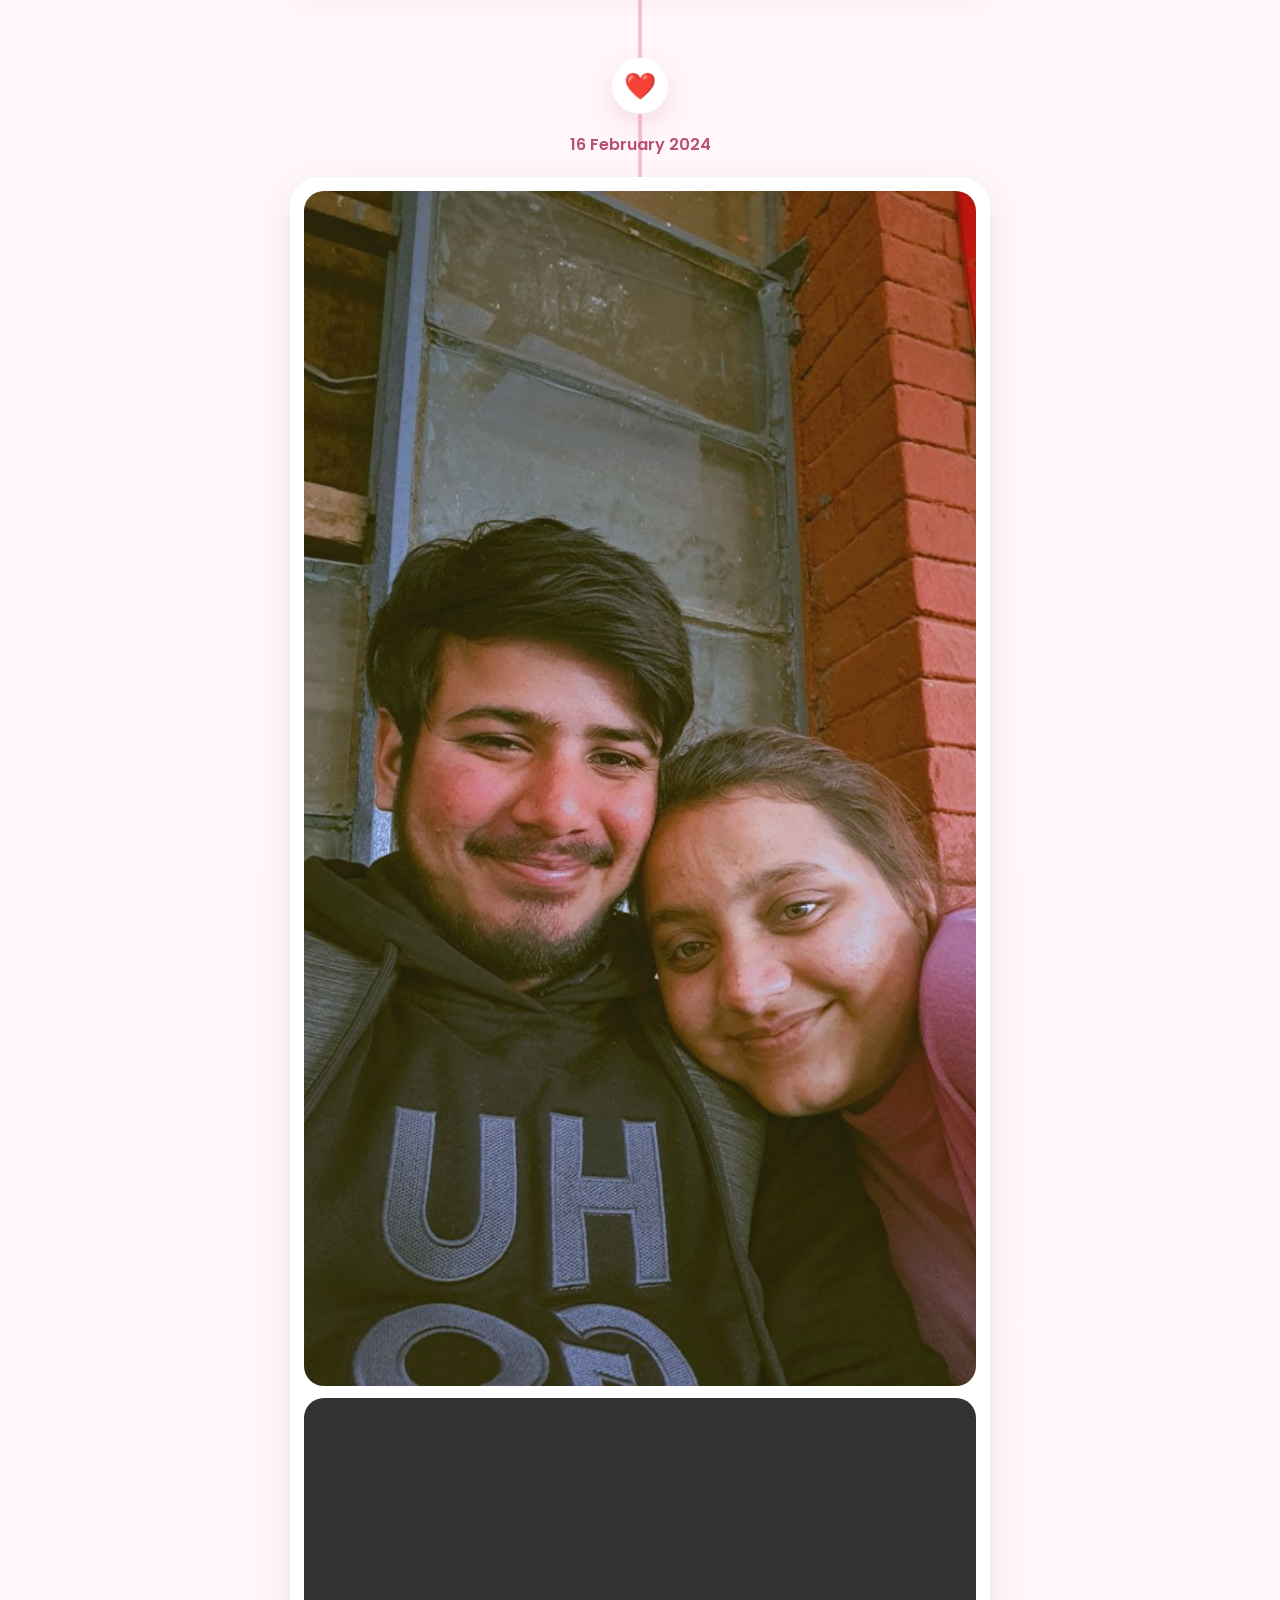
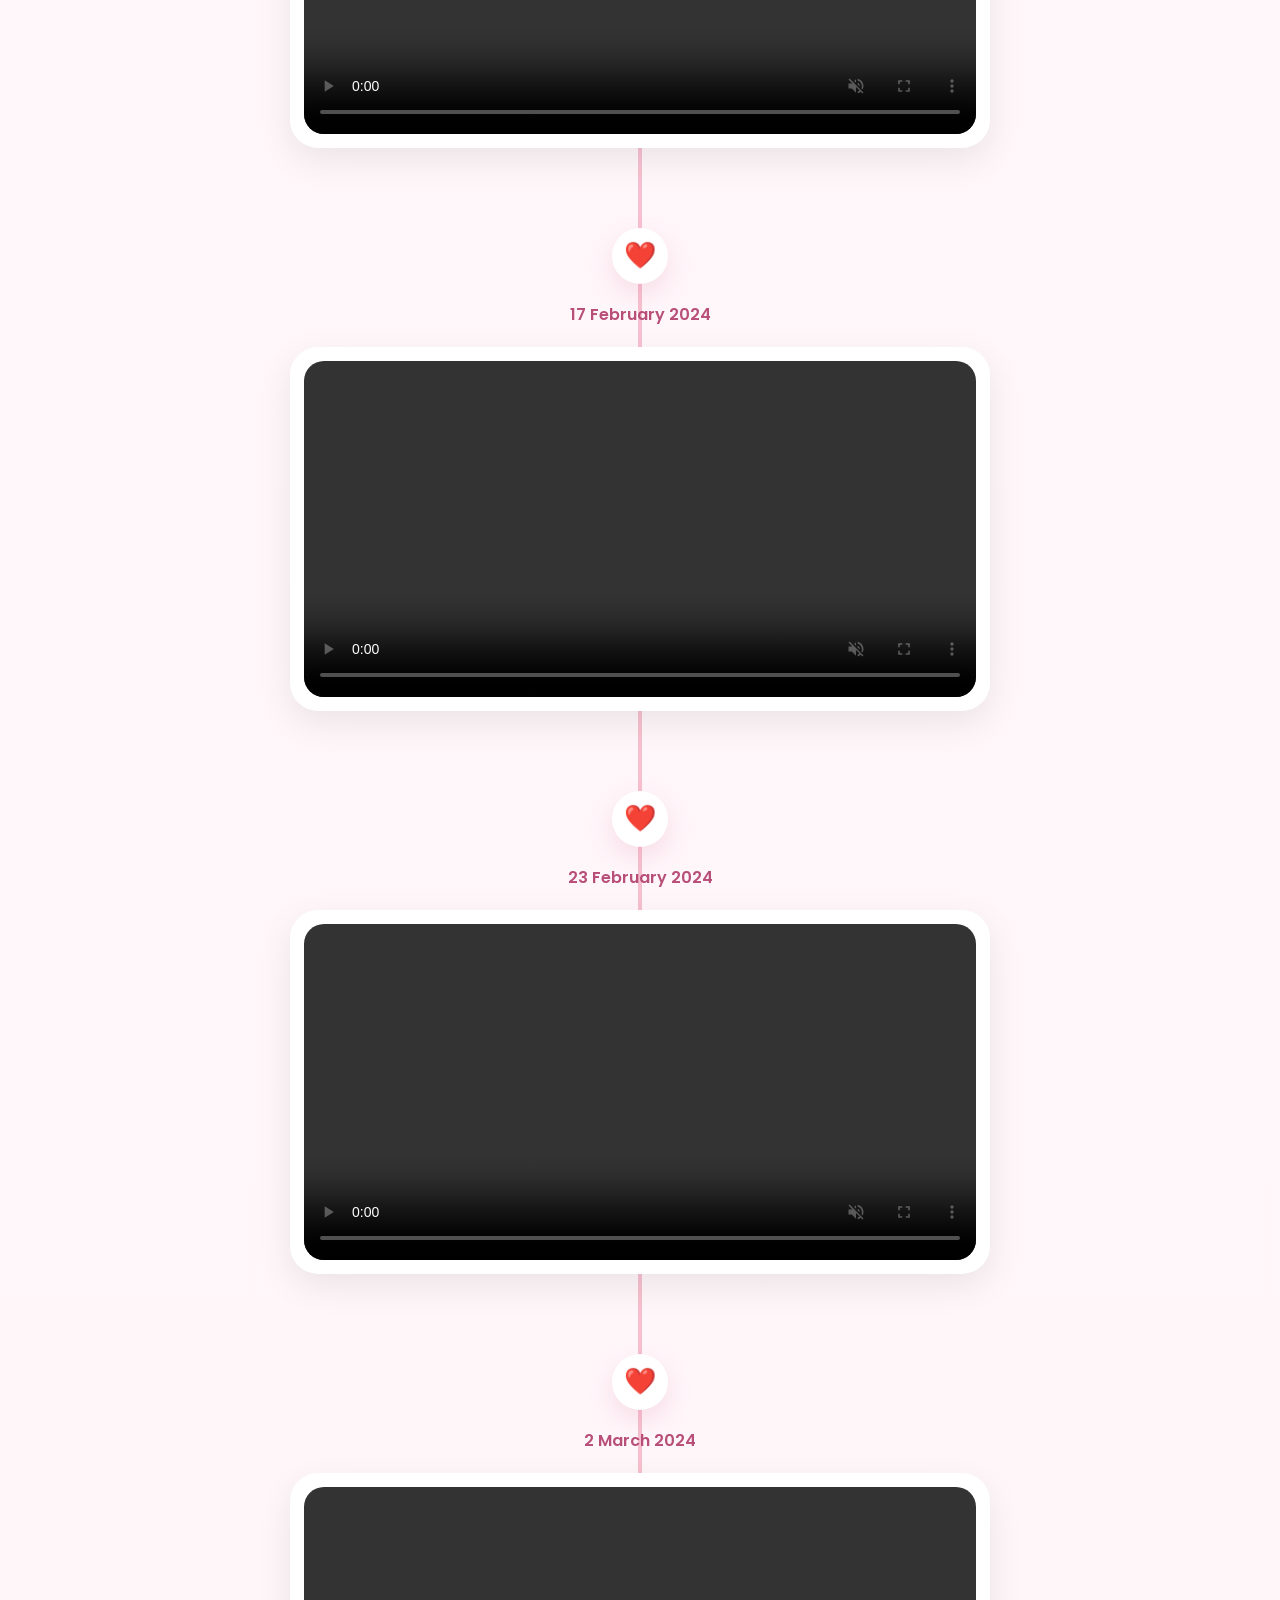
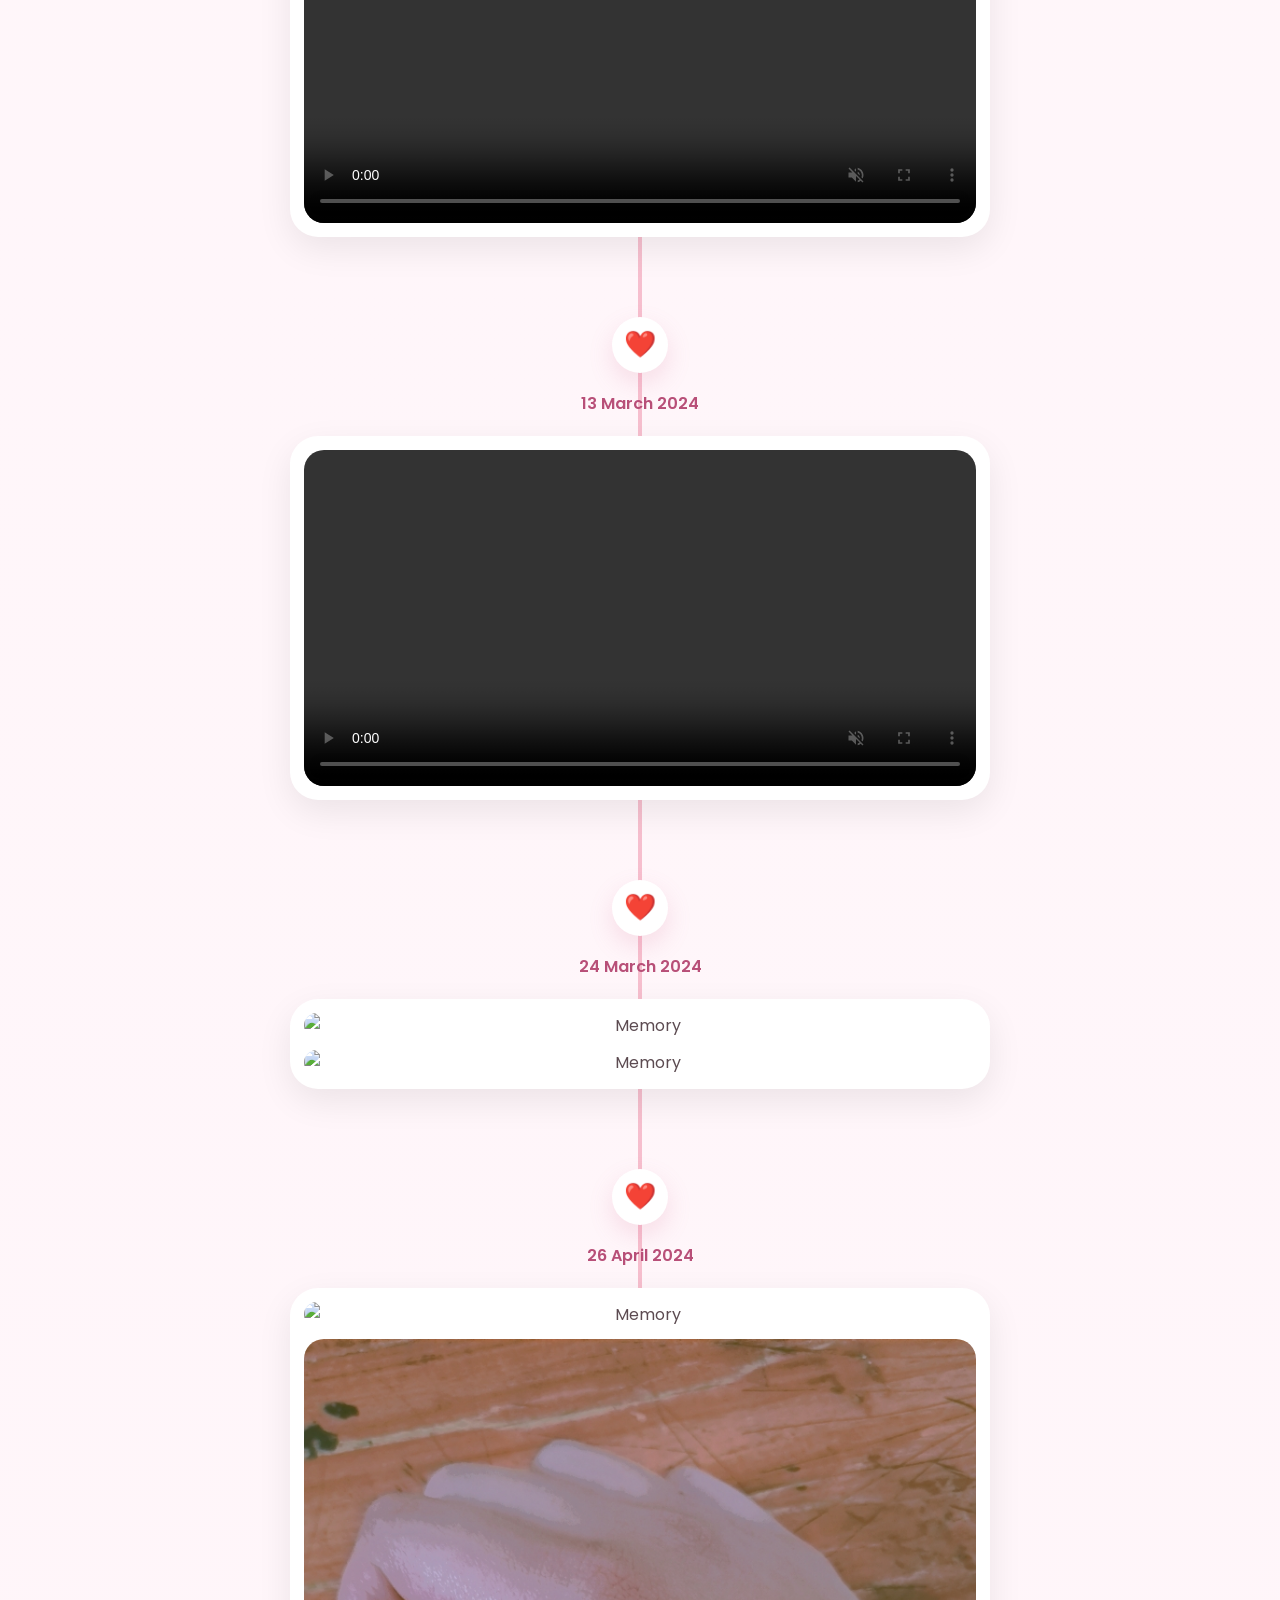
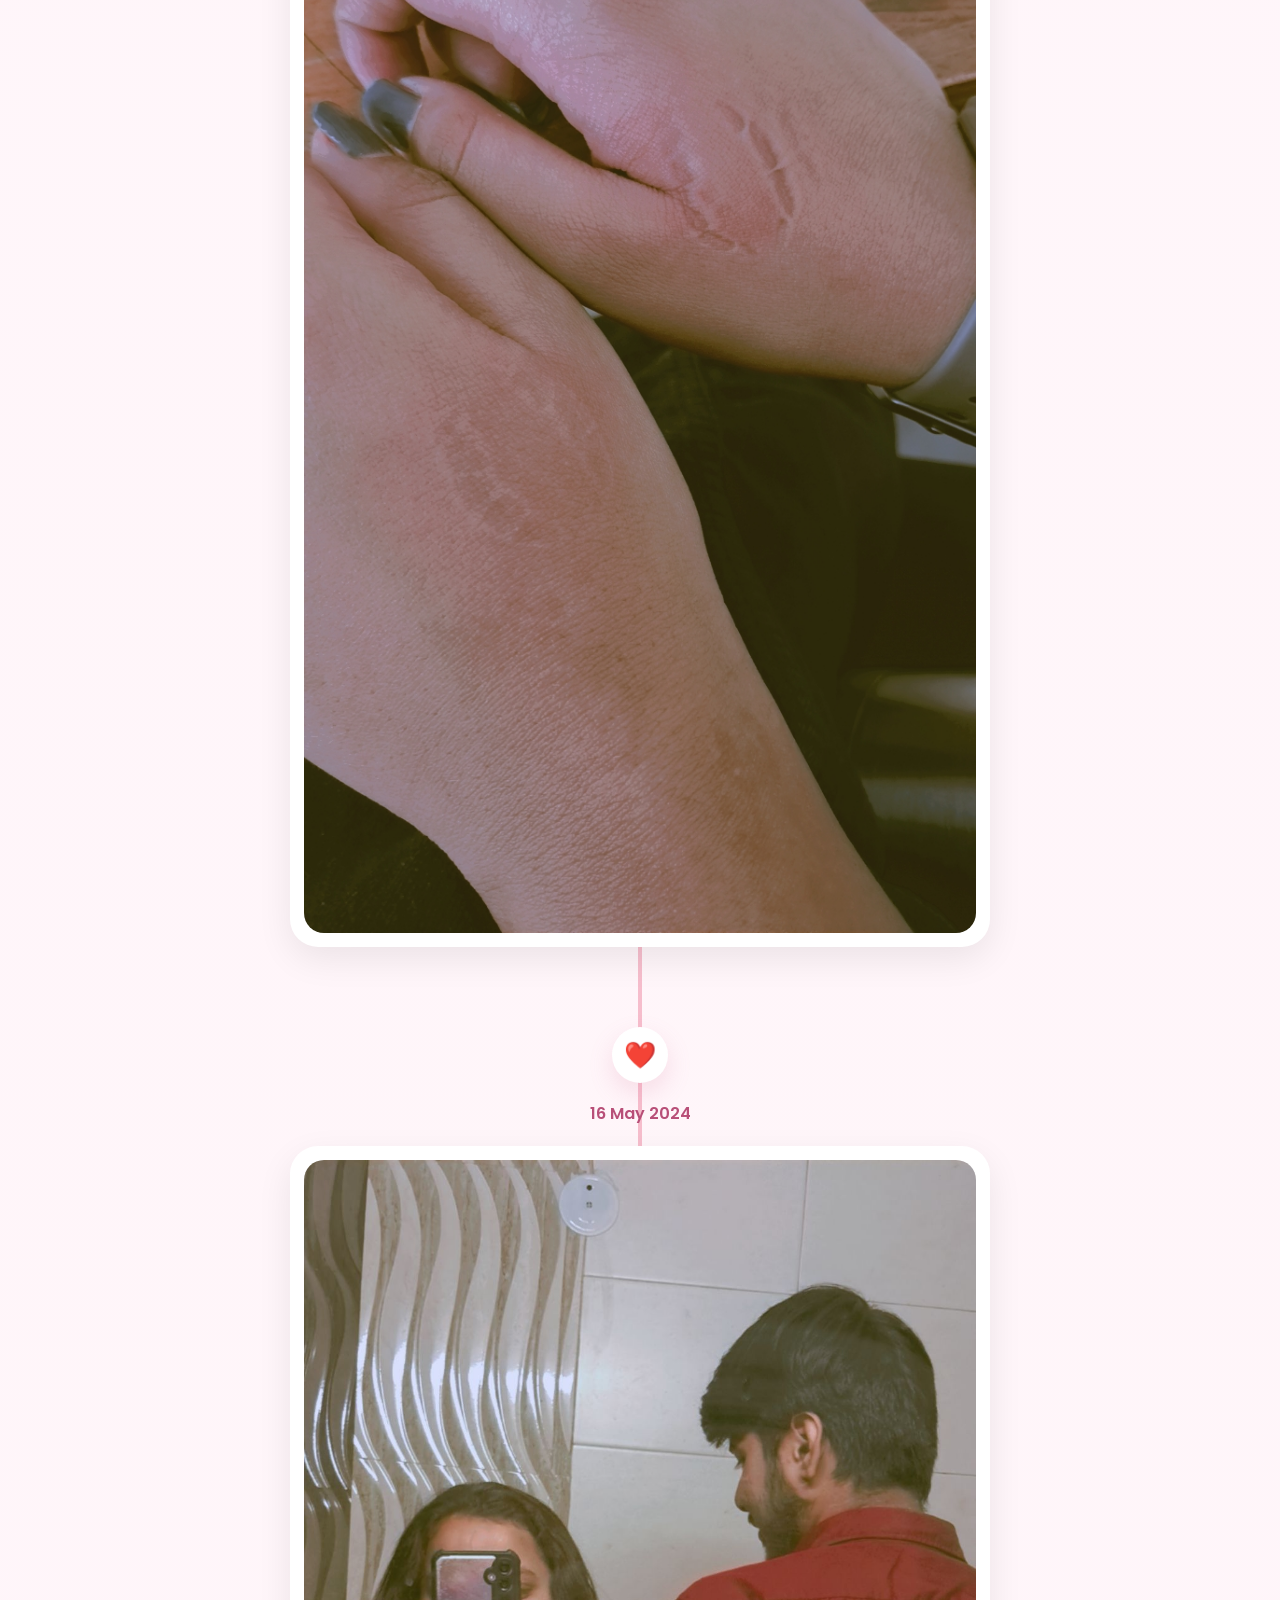
==== commit 8d3f2907: "Update birthday.html" ====
--- a/birthday.html
+++ b/birthday.html
@@ -40,7 +40,9 @@
 <audio id="audioPlayer"></audio>
 
 <div id="hearts-container"></div>
-
+<button id="autoScrollBtn">
+❤️ Auto Scroll
+</button>
 
     <!-- Hero Section -->
     <section id="hero" class="hero">
@@ -56,9 +58,7 @@
 
             <div class="scroll-down">
                 Scroll Slowly 🌸
-            </div>
-<button id="autoScrollBtn">❤️ Auto Scroll: OFF</button>
-        </div>
+        
 
     </section>
 
@@ -158,11 +158,6 @@
 
     </div>
 
-
-</section>
-</div>
-
-<div id="miniPlayer"
     
     <!-- Timeline -->
     <section id="timeline" class="timeline-section">
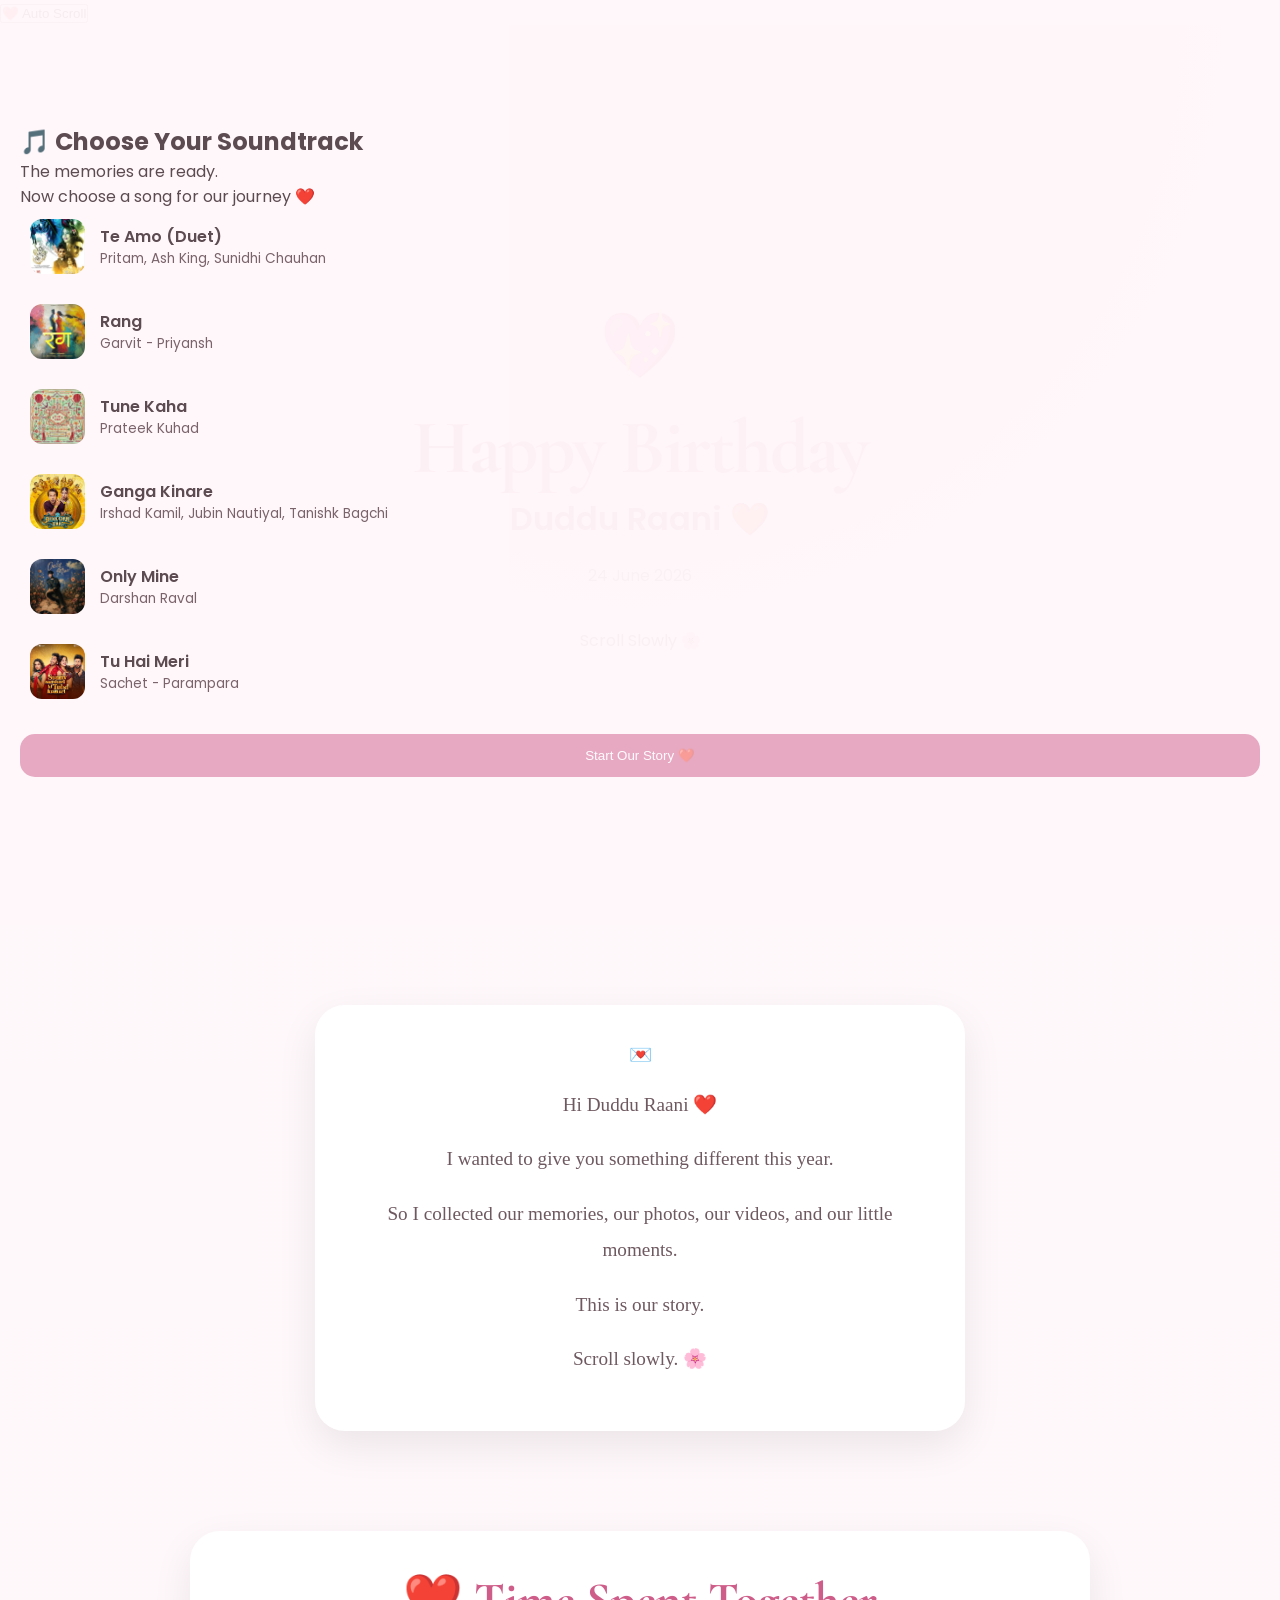
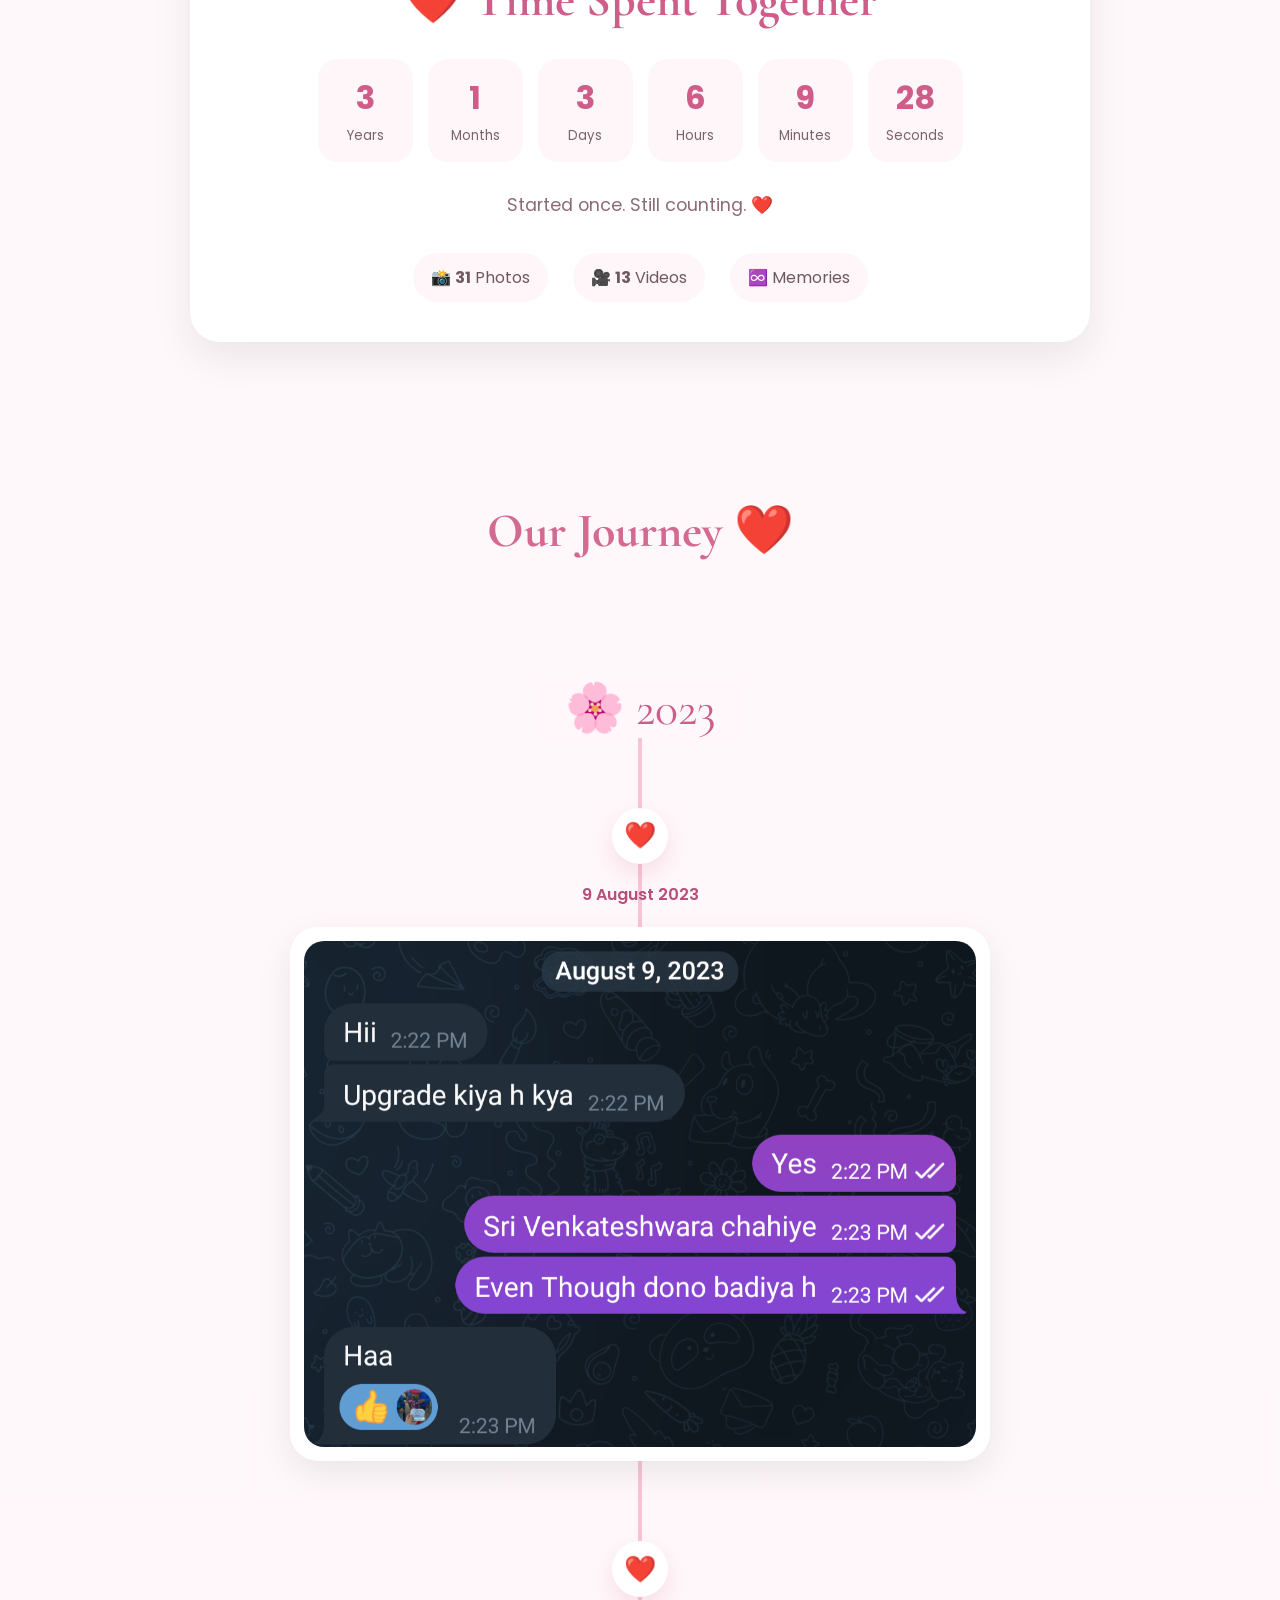
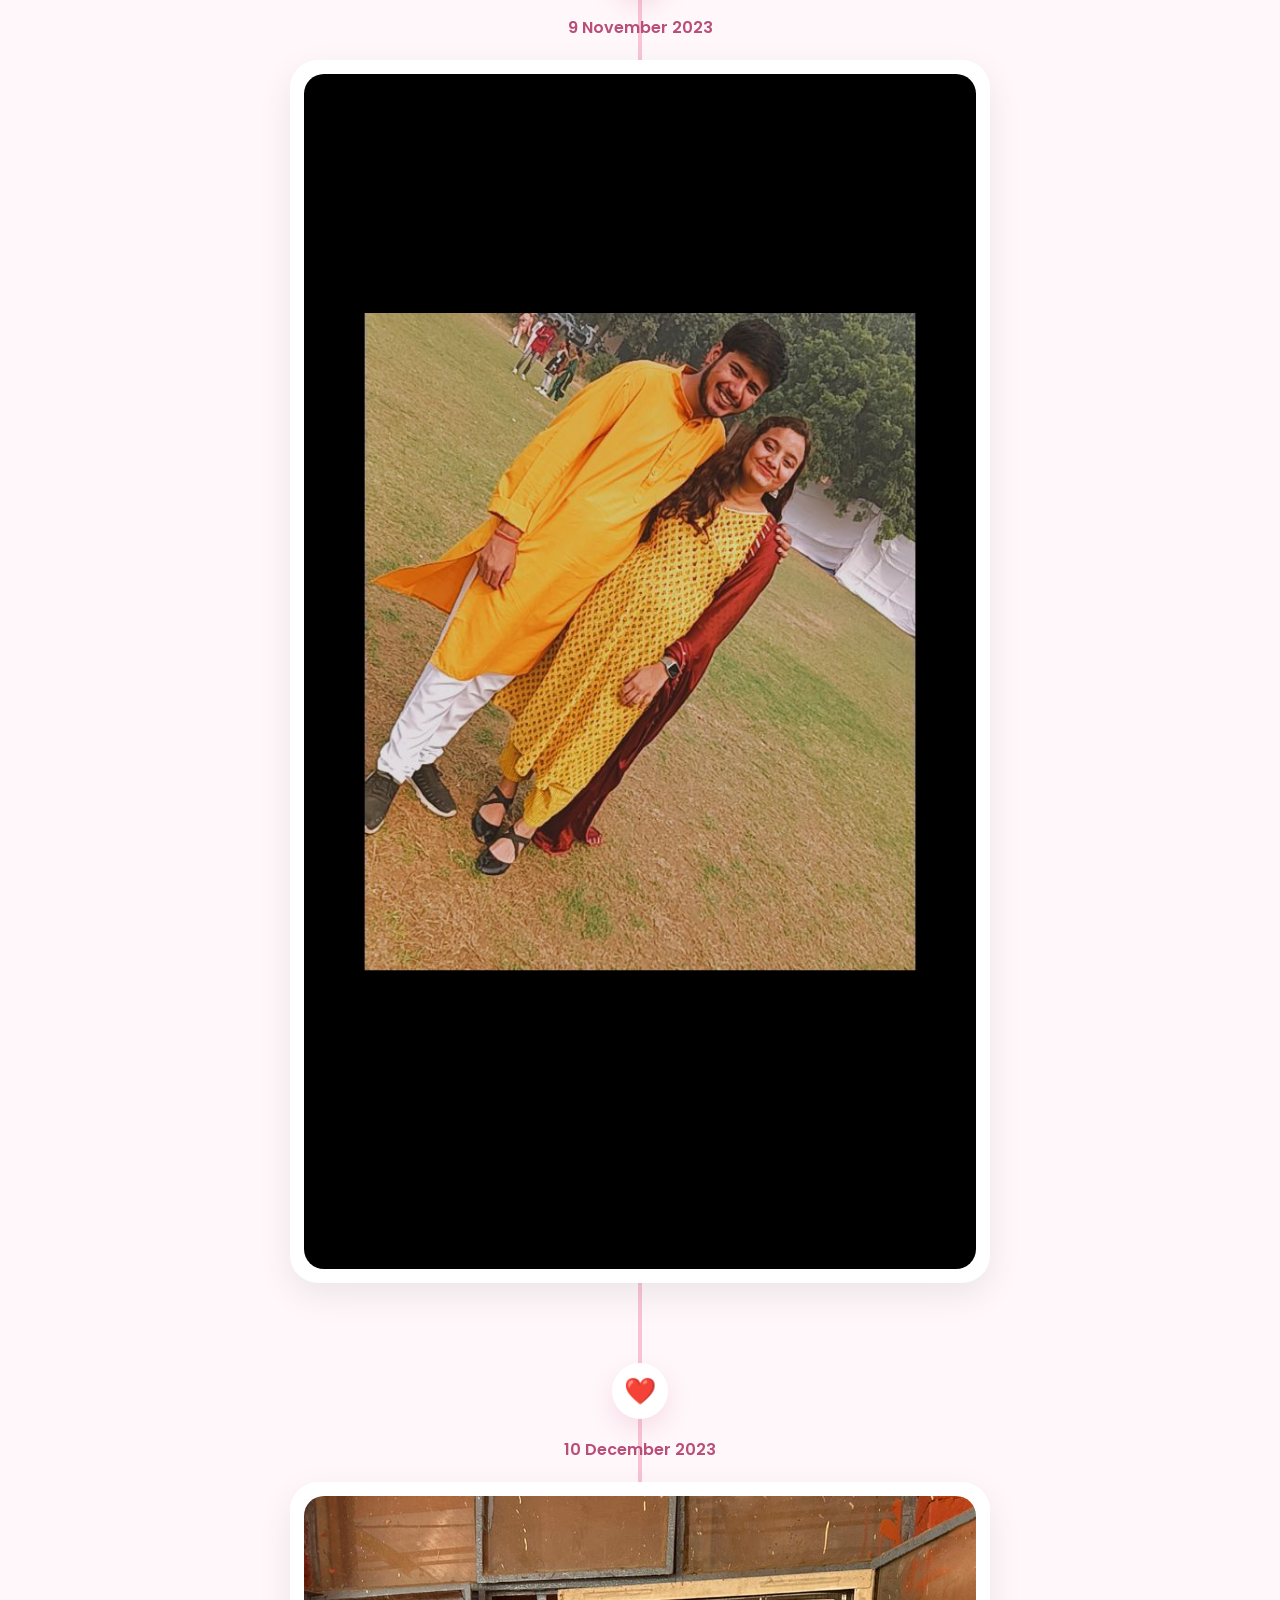
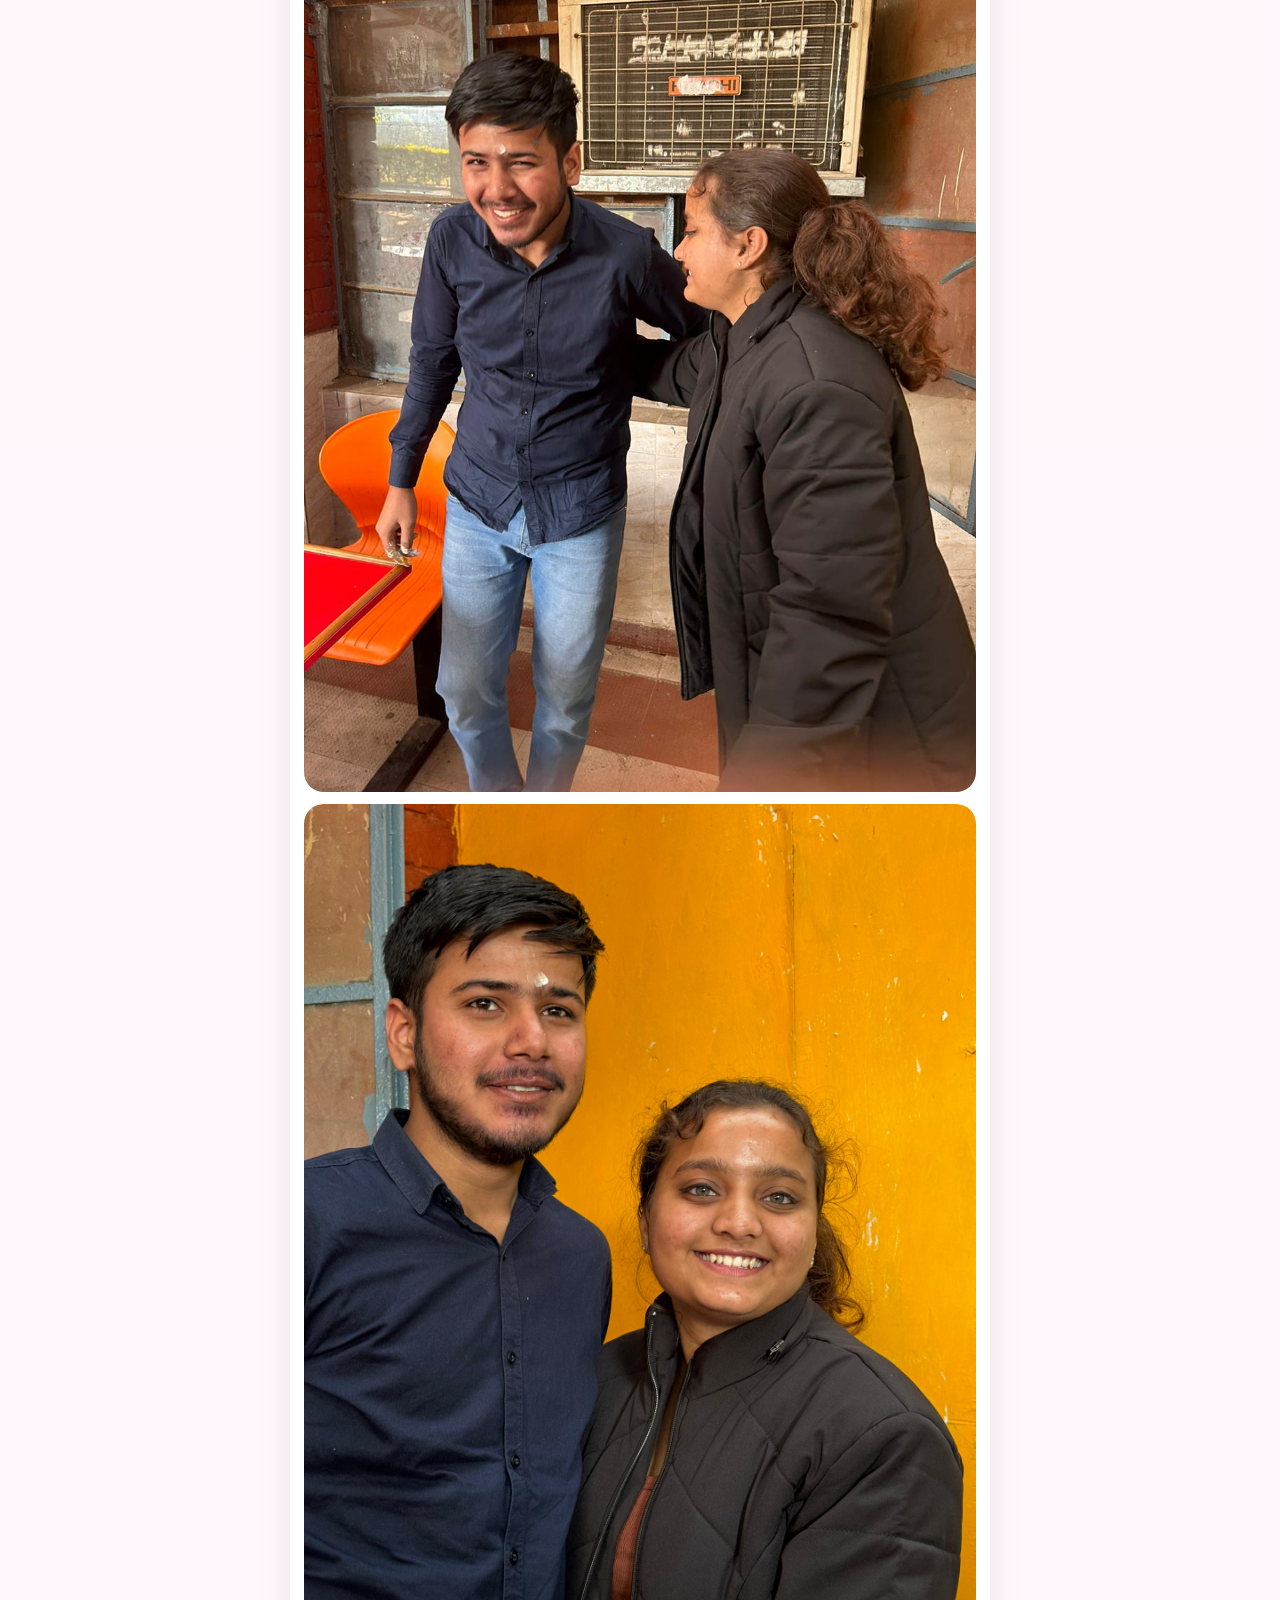
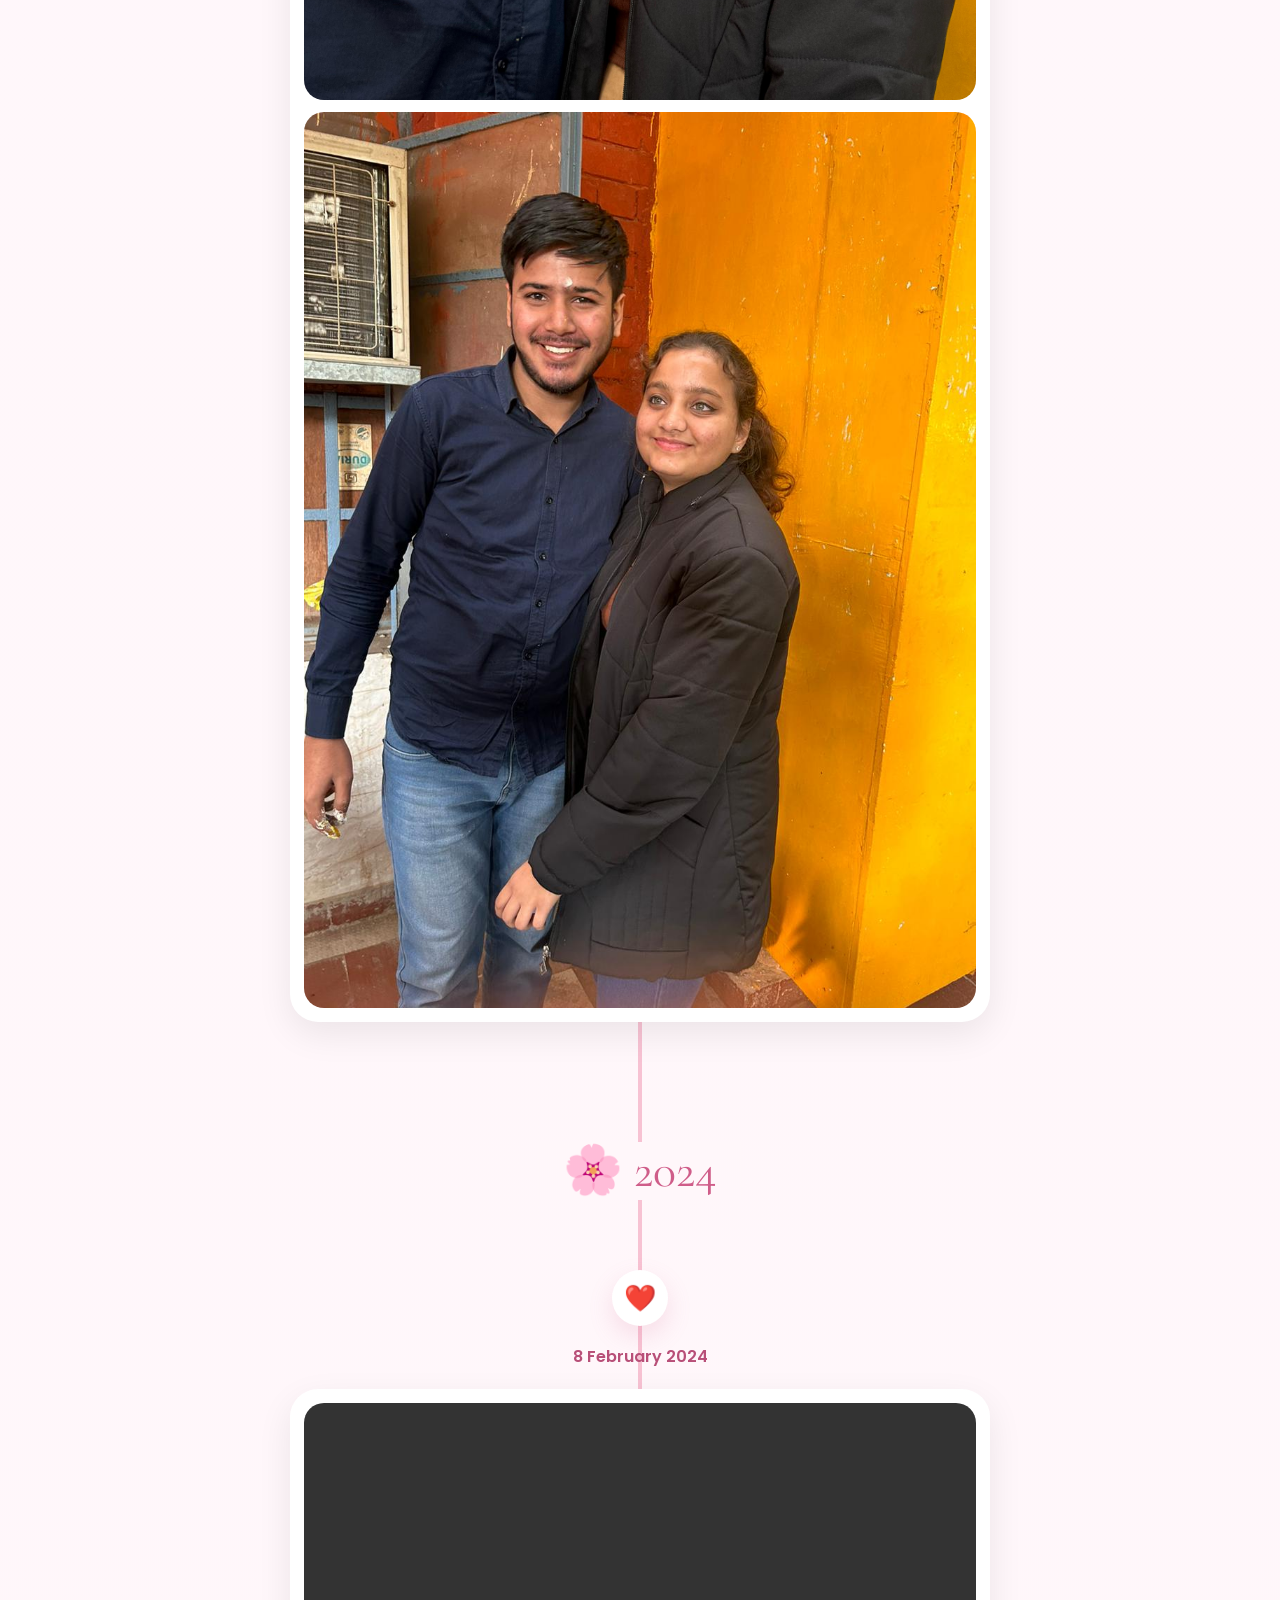
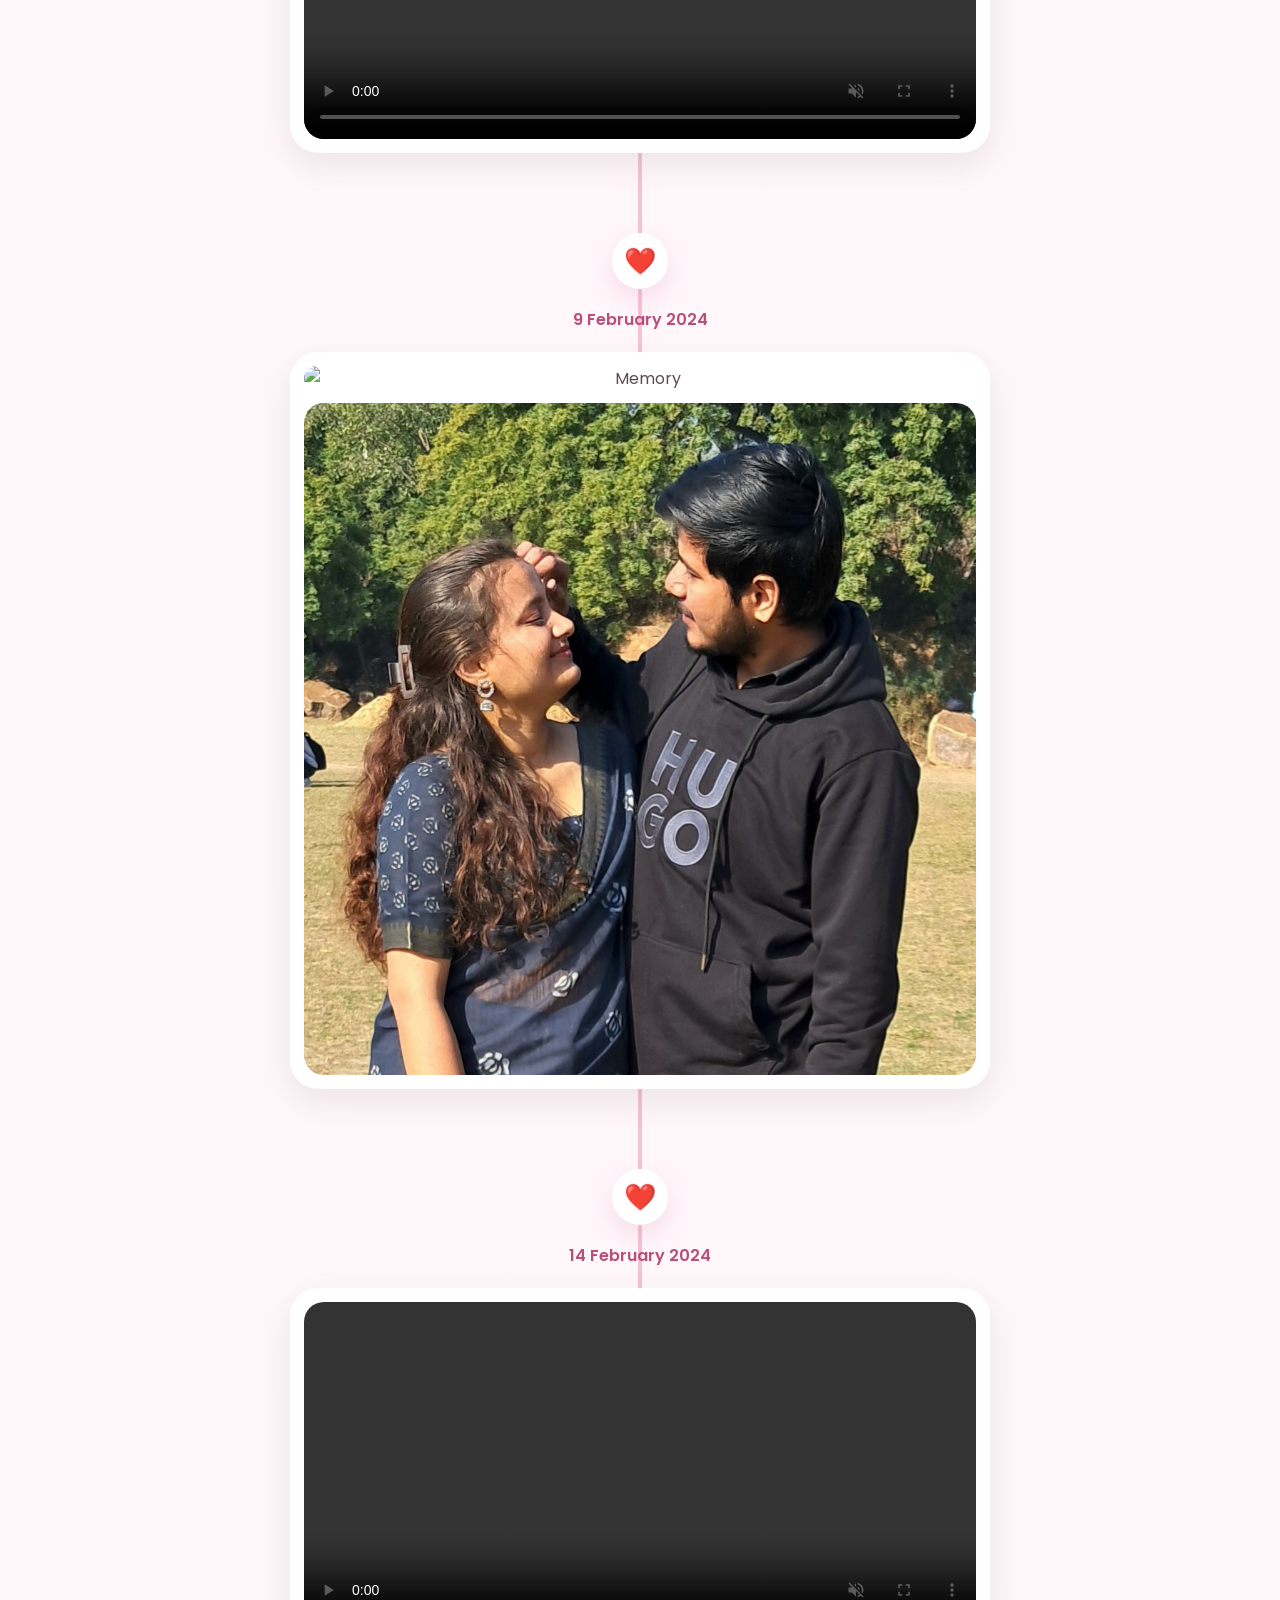
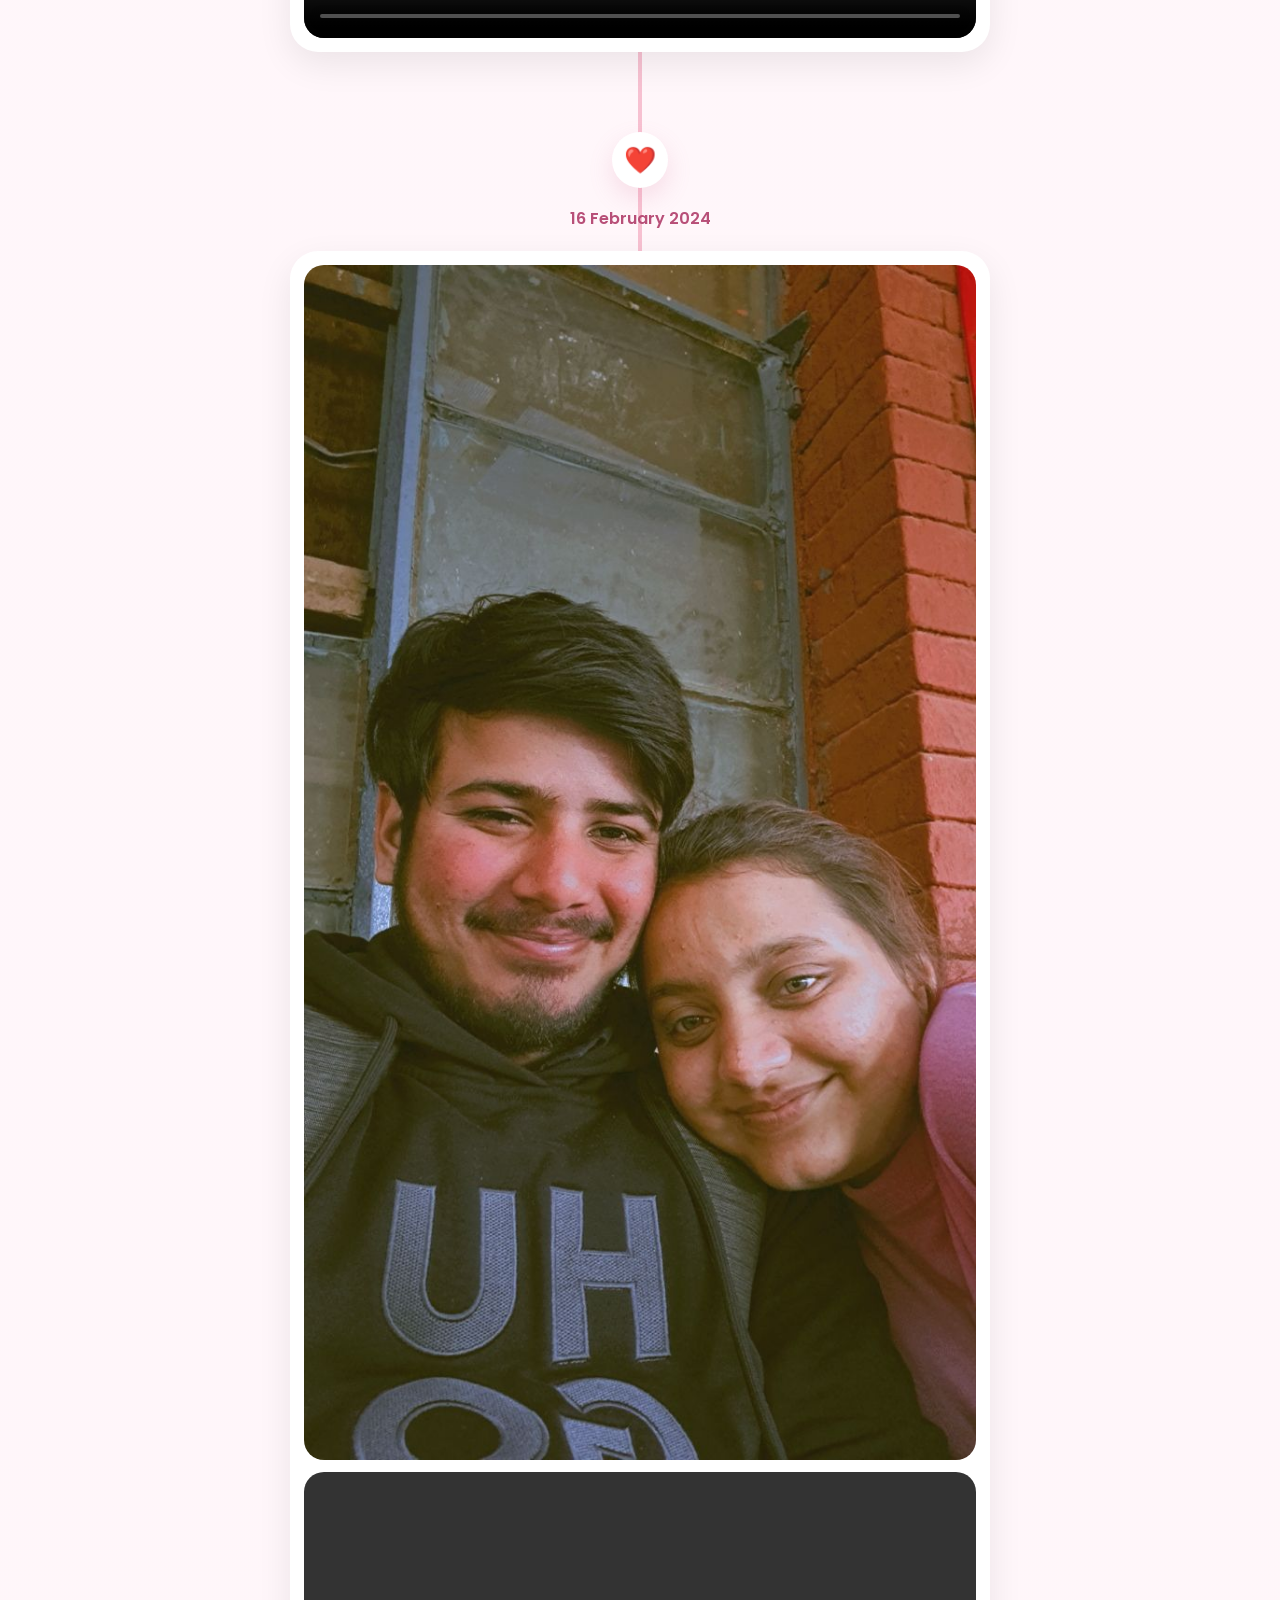
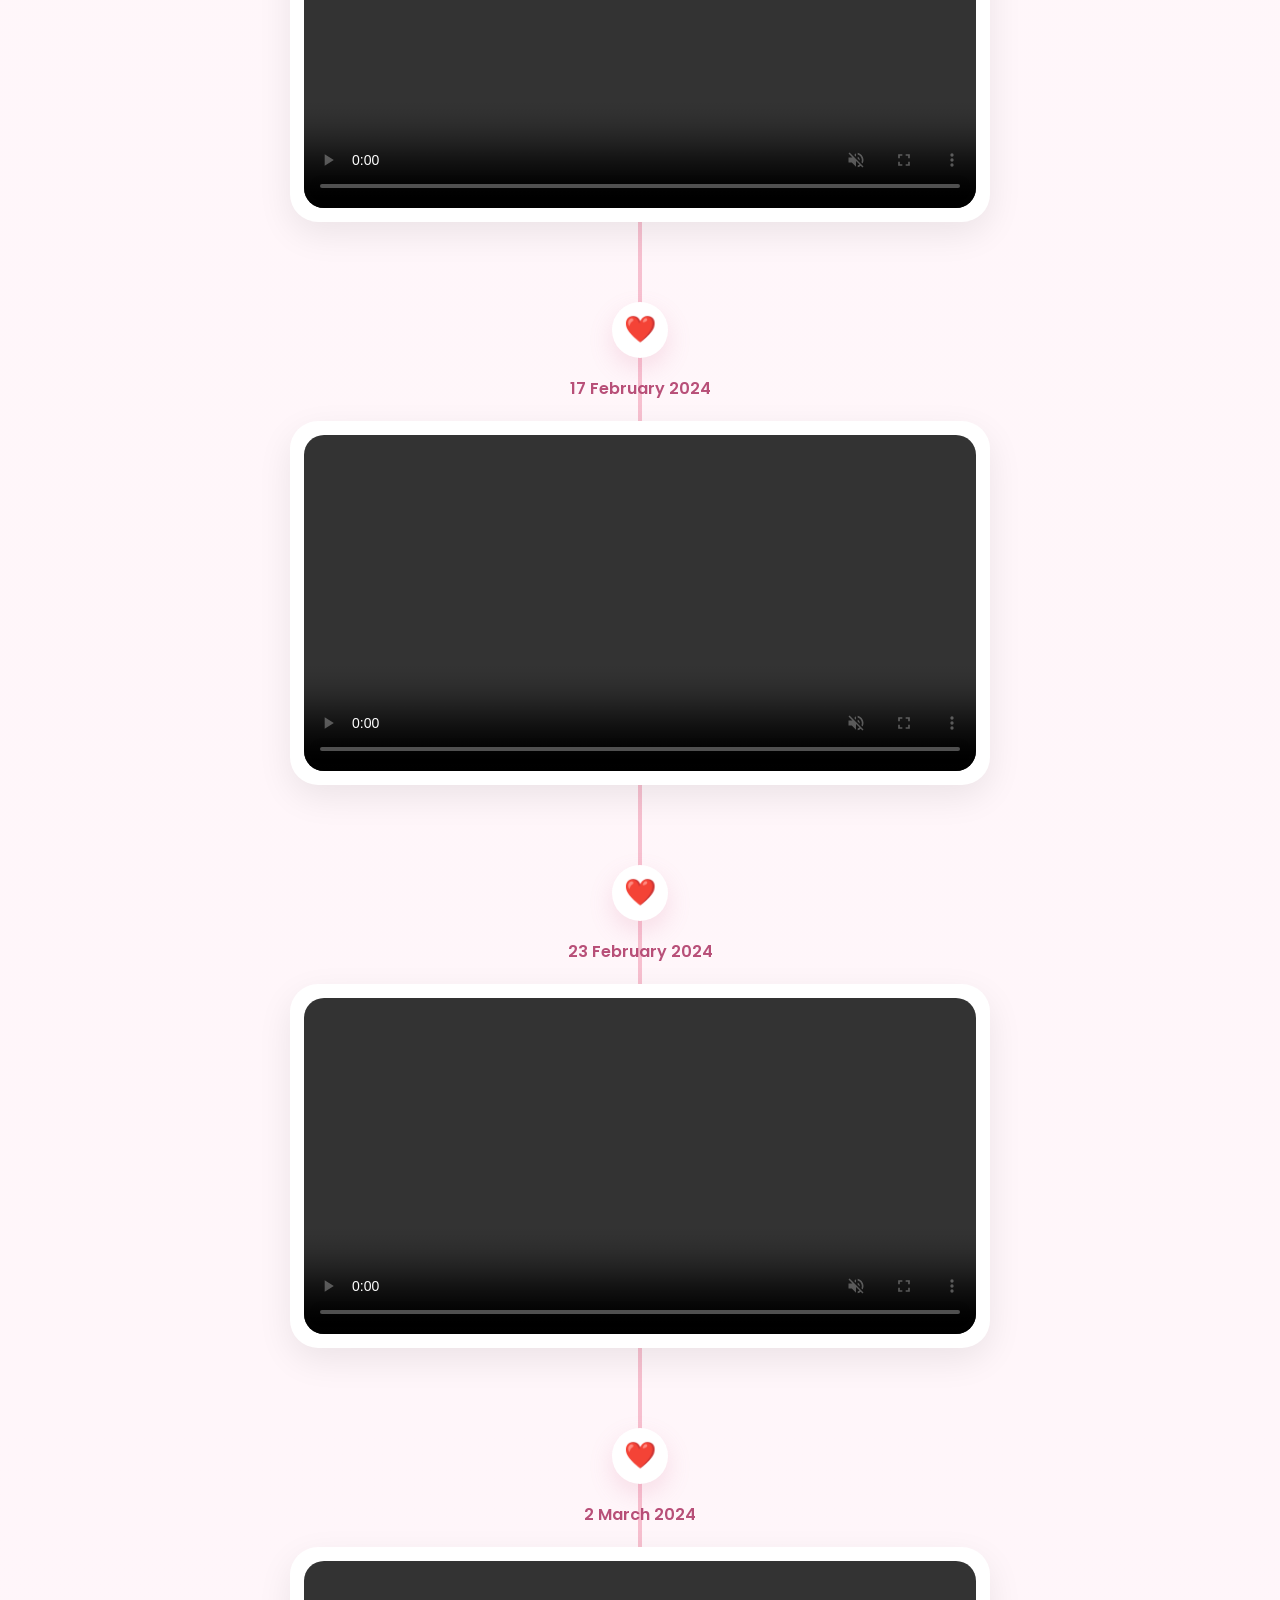
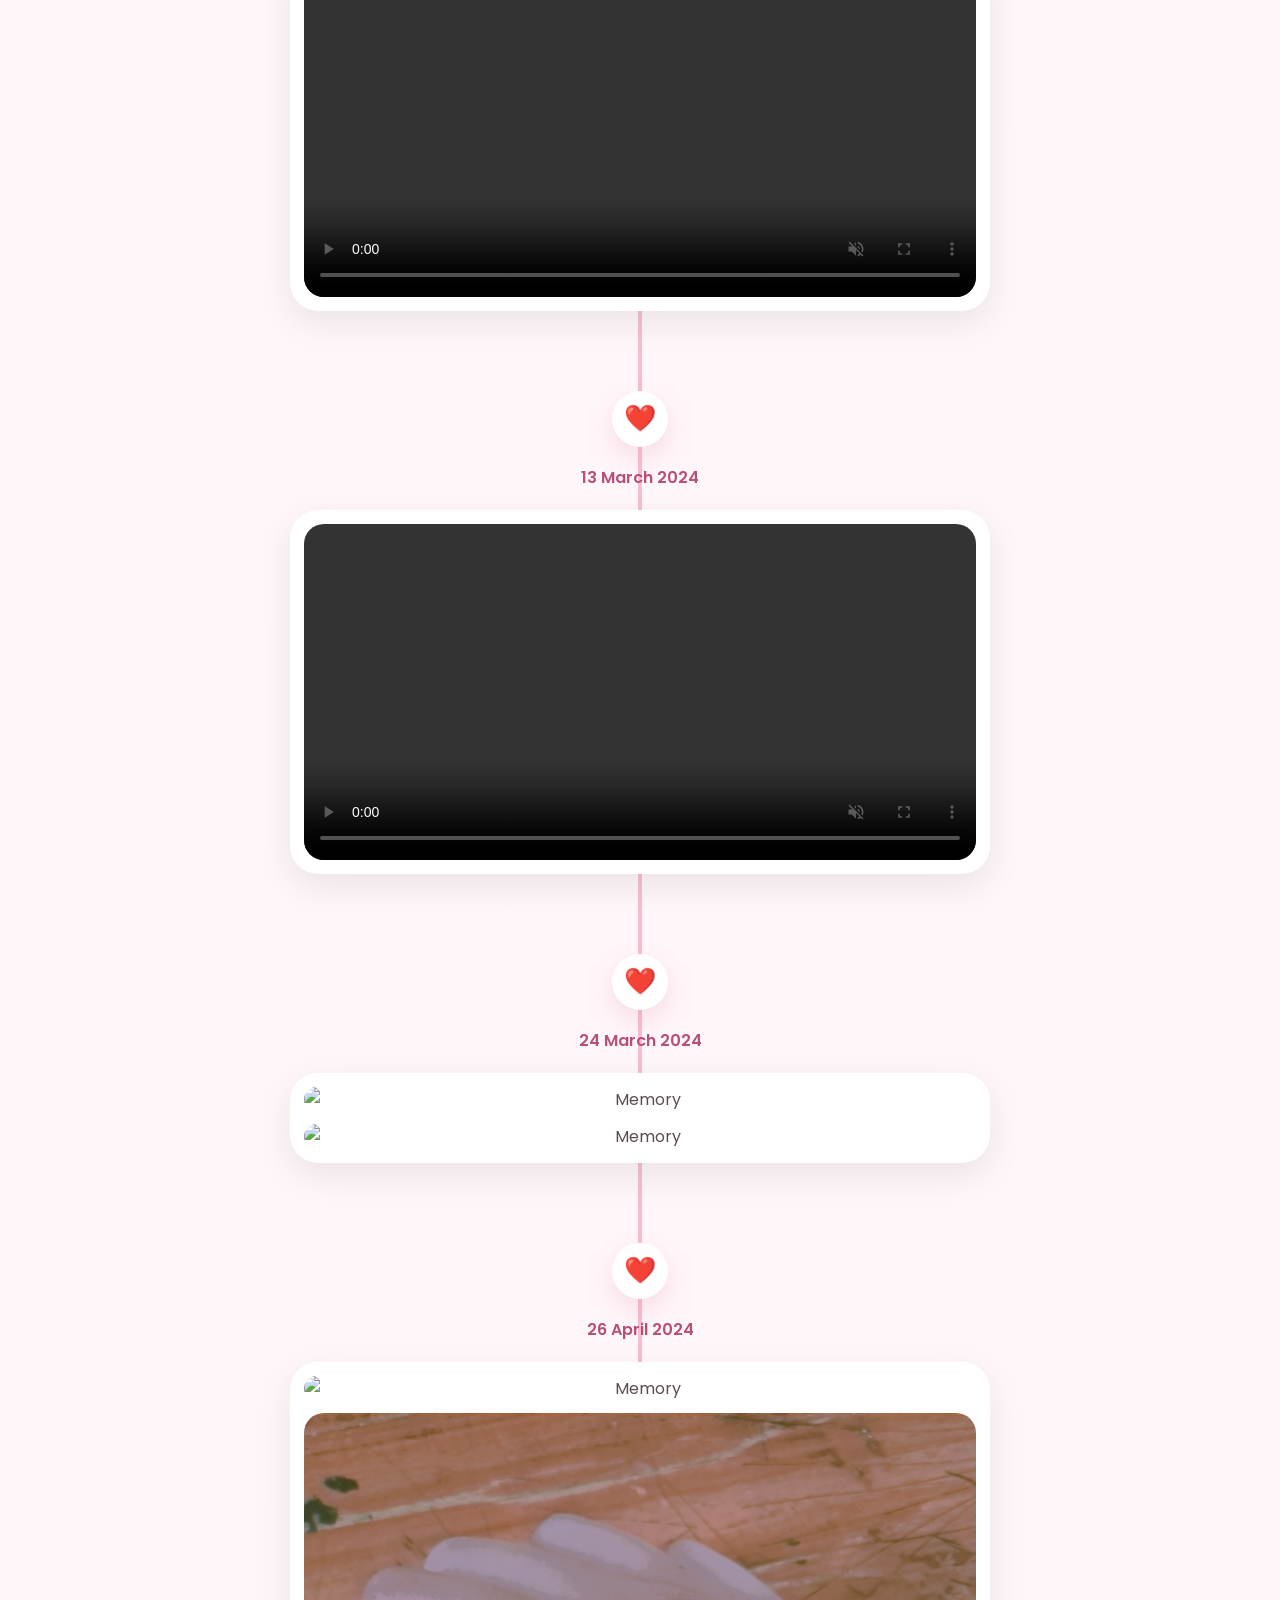
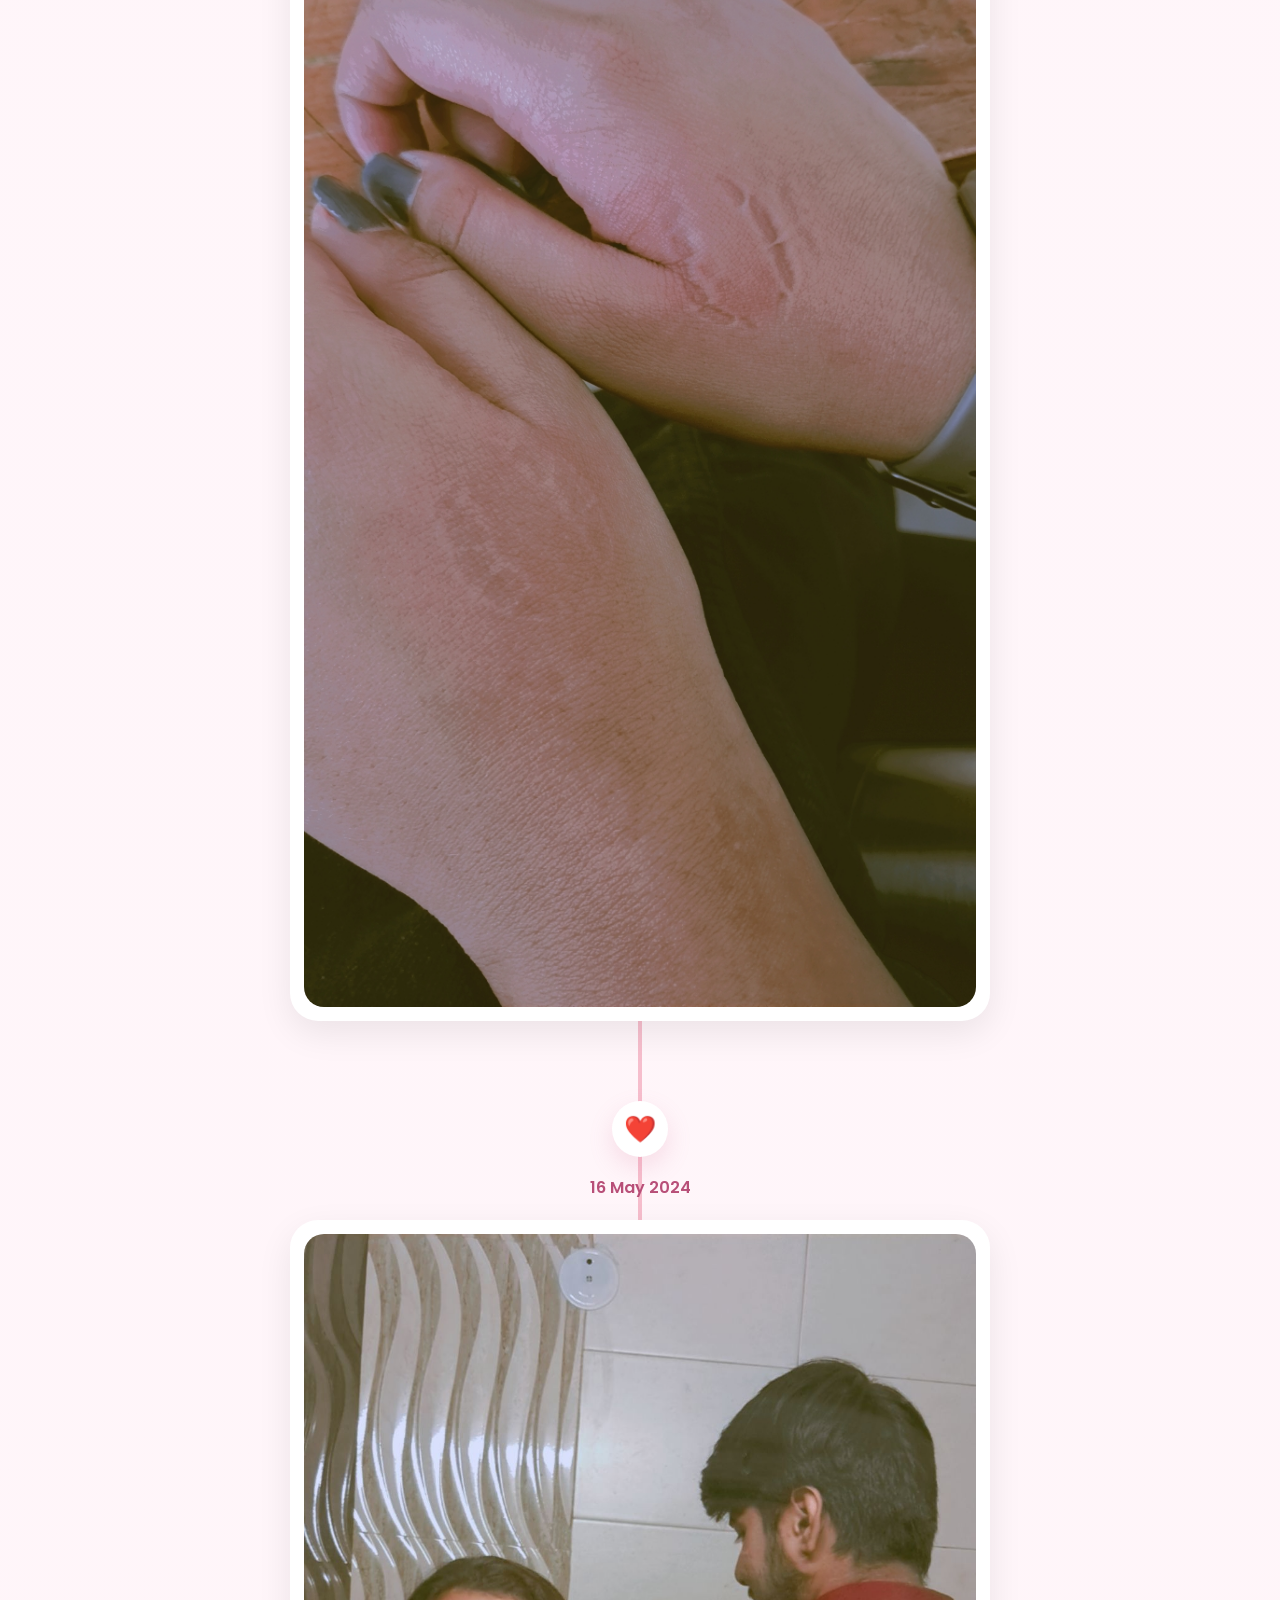
==== commit c23105c8: "Update birthday.html" ====
--- a/birthday.html
+++ b/birthday.html
@@ -59,7 +59,7 @@
             <div class="scroll-down">
                 Scroll Slowly 🌸
         
-
+</div>
     </section>
 
     <!-- Opening Letter -->
@@ -157,7 +157,7 @@
         </div>
 
     </div>
-
+</section>
     
     <!-- Timeline -->
     <section id="timeline" class="timeline-section">
@@ -235,8 +235,6 @@
         </div>
 
     </div>
-
-</section>
 
     </section>
 <section class="future-section">
--- a/css/birthday.css
+++ b/css/birthday.css
@@ -673,16 +673,19 @@
 
 .music-popup{
     width:100%;
-    max-width:500px;
+    .music-popup{
+
+    width:min(92vw,420px);
+
+    max-height:85vh;
+
+    overflow-y:auto;
 
     background:white;
 
     border-radius:30px;
 
-    padding:30px;
-
-    box-shadow:
-        0 15px 40px rgba(0,0,0,.08);
+    padding:25px;
 }
 
 .music-popup h2{
@@ -761,12 +764,15 @@
     cursor:not-allowed;
 }
 
-.mini-player{
+    .mini-player{
+
     position:fixed;
-backdrop-filter: blur(10px);
-    bottom:12px;
     left:12px;
     right:12px;
+    bottom:12px;
+    height:72px;
+
+    z-index:9998;
 max-width:800px;
 margin:auto;
     background:white;
@@ -896,10 +902,37 @@
 }
 
 #autoScrollBtn{
+
+    position:fixed;
+
+    right:15px;
+    bottom:95px;
+
+    z-index:9999;
+
     border:none;
-    background:#fff6fa;
-    padding:8px 12px;
-    border-radius:12px;
+
+    background:#cf5d89;
+
+    color:white;
+
+    padding:12px 18px;
+
+    border-radius:999px;
+
     cursor:pointer;
-    font-size:.8rem;
-}
+
+    font-size:.85rem;
+
+    box-shadow:
+        0 10px 25px rgba(0,0,0,.15);
+
+    transition:.3s;
+}
+
+#autoScrollBtn.active{
+
+    background:#6fcf97;
+
+    transform:scale(1.05);
+}
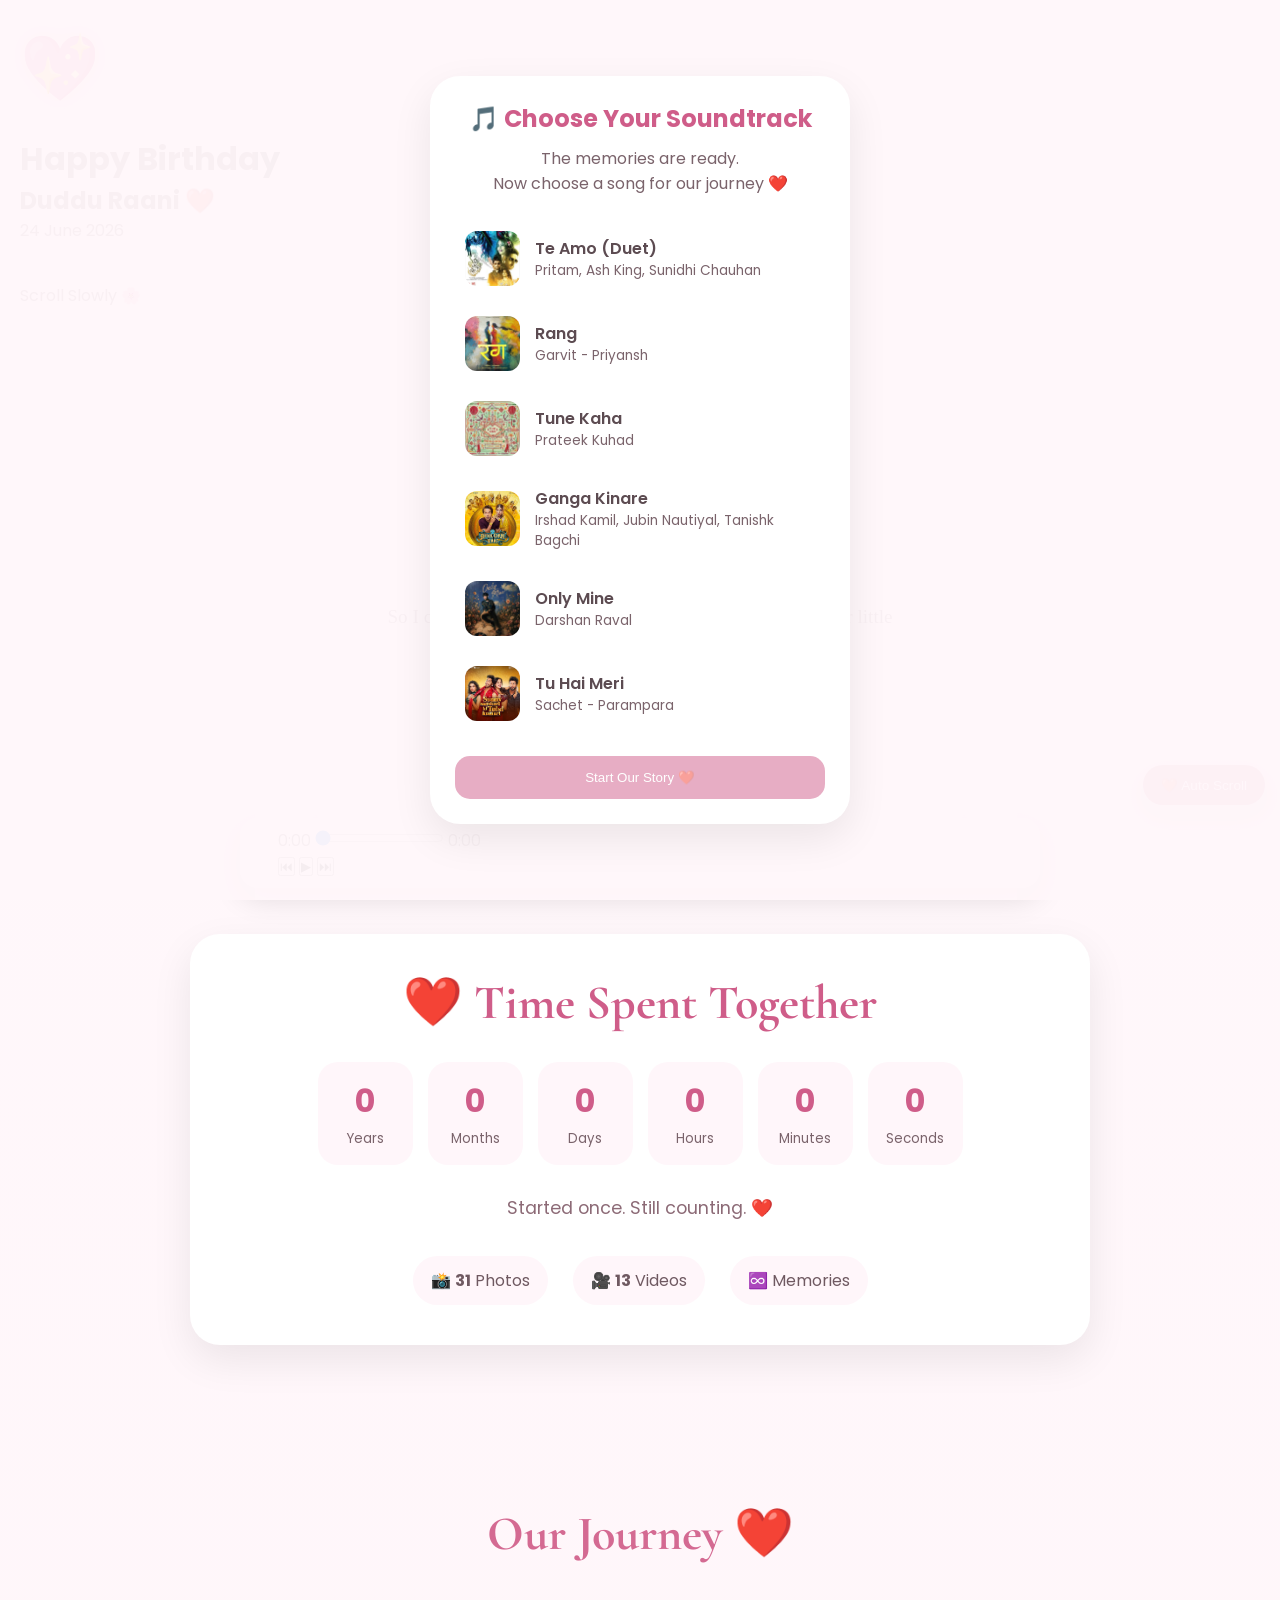
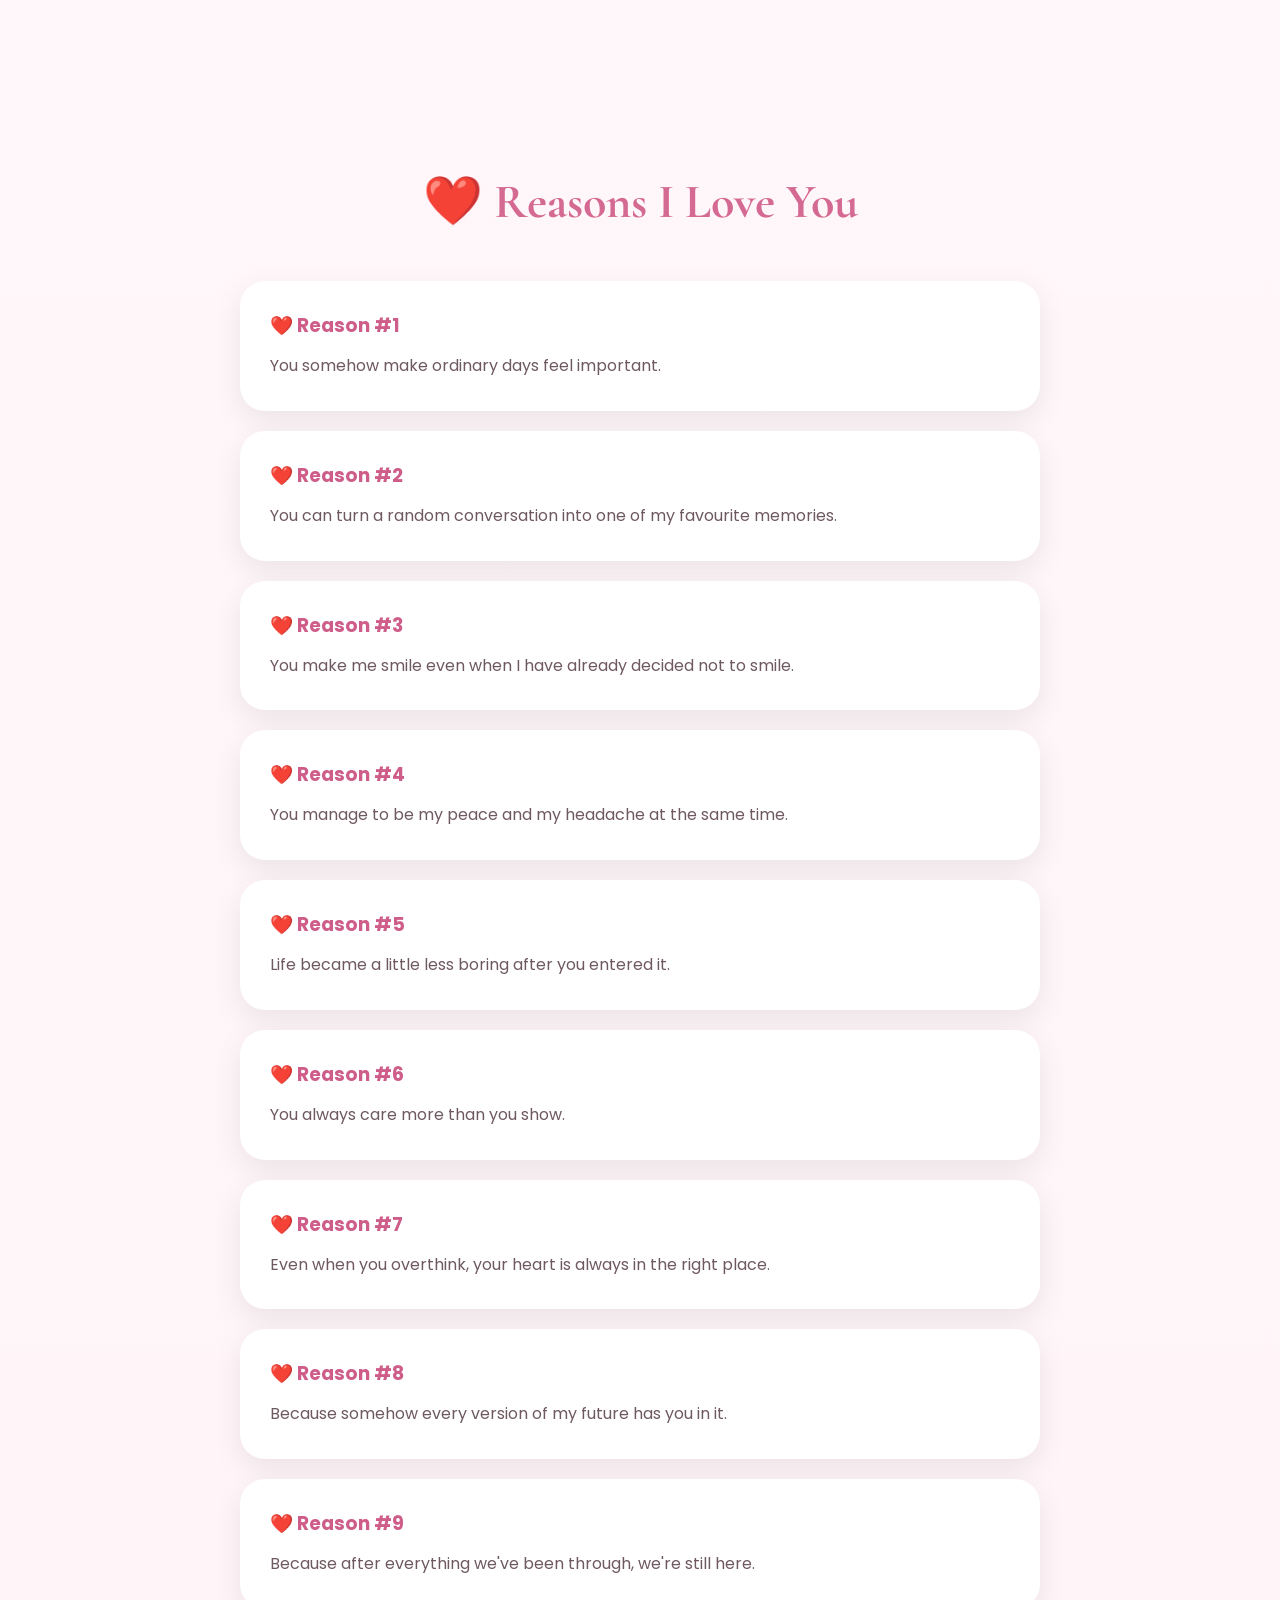
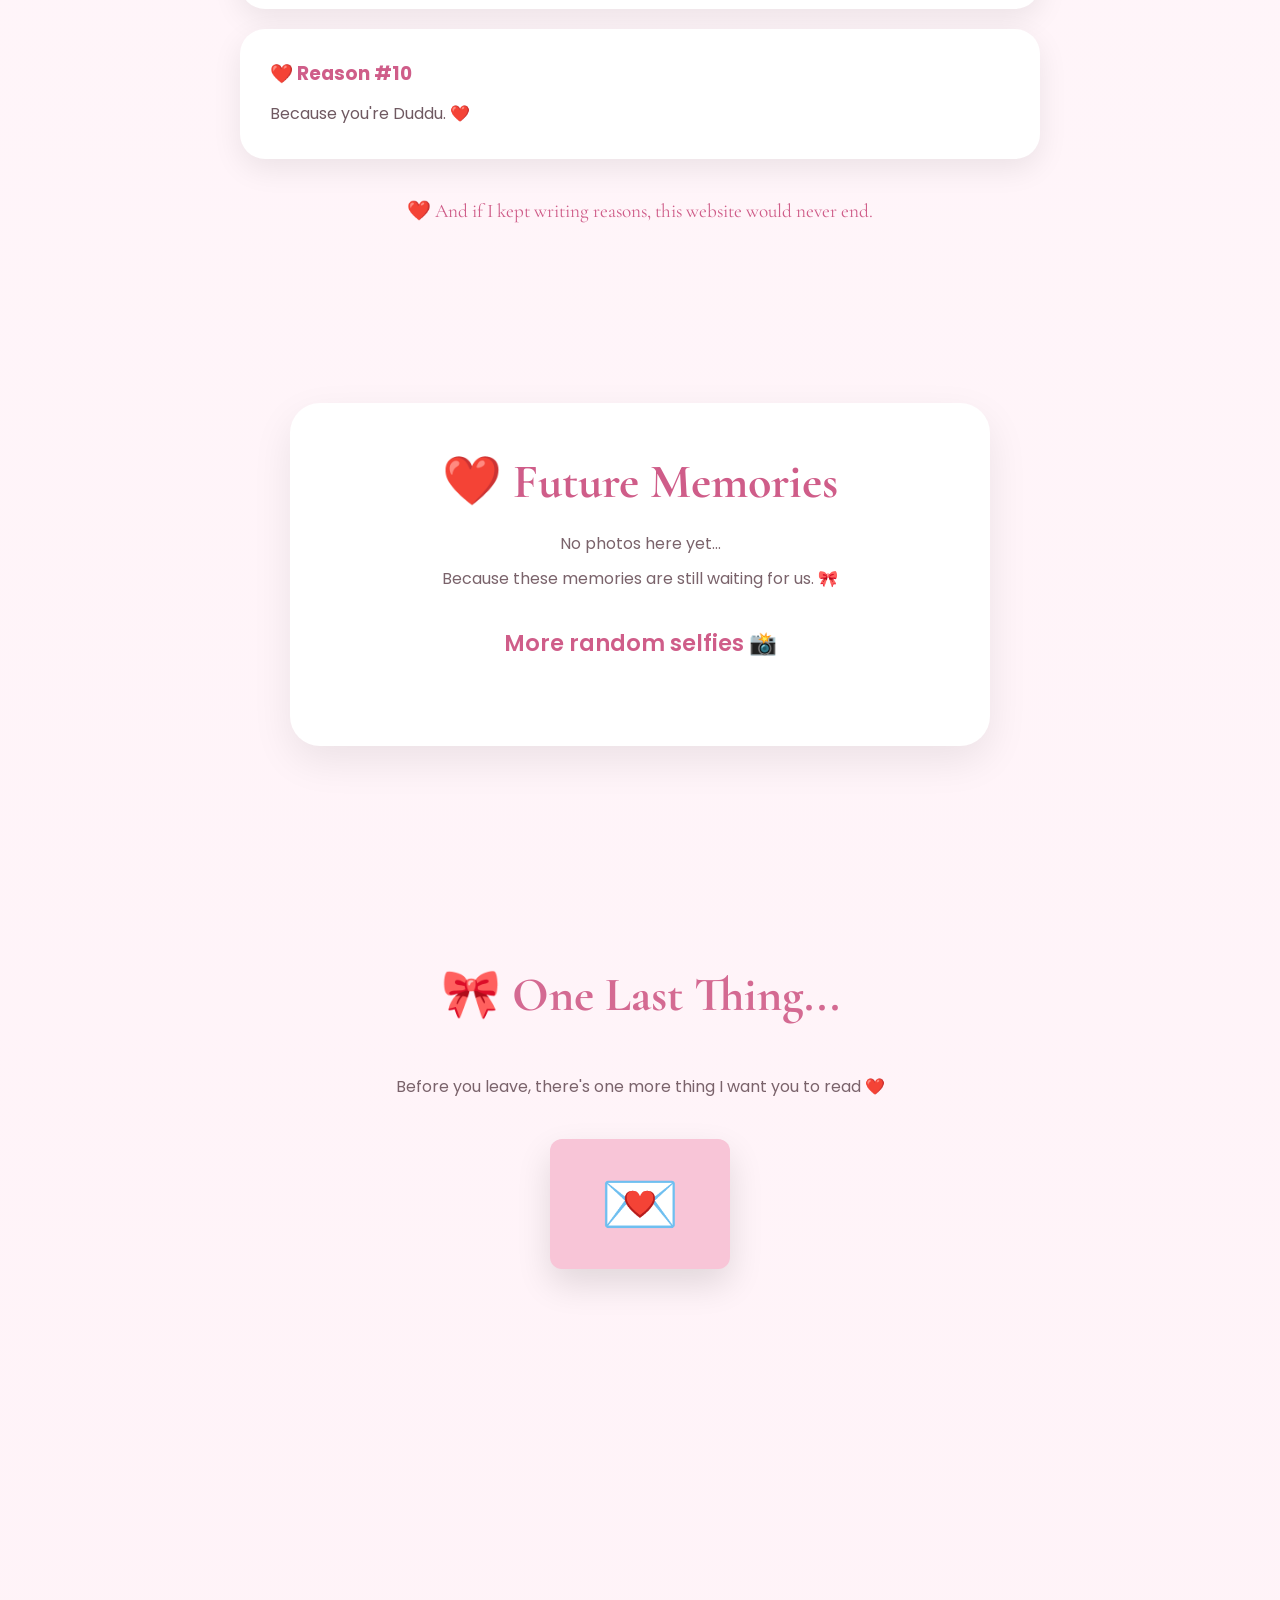
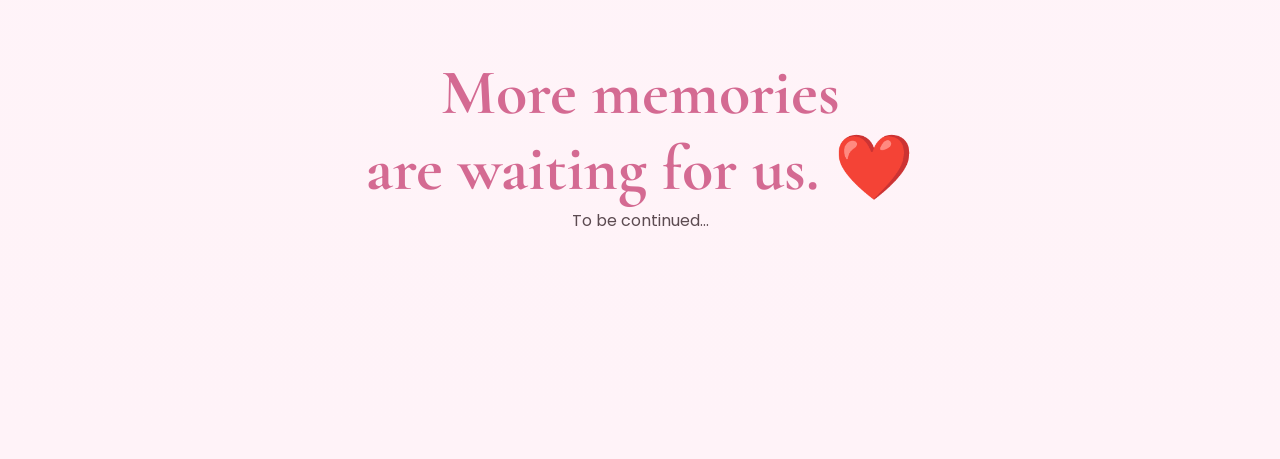
==== commit 336d64df: "Update birthday.html" ====
--- a/birthday.html
+++ b/birthday.html
@@ -45,22 +45,23 @@
 </button>
 
     <!-- Hero Section -->
-    <section id="hero" class="hero">
-
-        <div class="hero-content">
-            <div class="hero-heart">💖</div>
-
-            <h1>Happy Birthday</h1>
-
-            <h2>Duddu Raani ❤️</h2>
-
-            <p>24 June 2026</p>
-
-            <div class="scroll-down">
-                Scroll Slowly 🌸
-        
+    <div class="hero-content">
+
+    <div class="hero-heart">💖</div>
+
+    <h1>Happy Birthday</h1>
+
+    <h2>Duddu Raani ❤️</h2>
+
+    <p>24 June 2026</p>
+
+    <div class="scroll-down">
+        Scroll Slowly 🌸
+    </div>
+
 </div>
-    </section>
+
+</section>
 
     <!-- Opening Letter -->
     <section id="letter" class="letter-section">
--- a/css/birthday.css
+++ b/css/birthday.css
@@ -659,8 +659,7 @@
     position:fixed;
     inset:0;
 
-    background:
-    rgba(255,247,250,.96);
+    background:rgba(255,247,250,.96);
 
     z-index:10000;
 
@@ -672,8 +671,6 @@
 }
 
 .music-popup{
-    width:100%;
-    .music-popup{
 
     width:min(92vw,420px);
 
@@ -686,6 +683,9 @@
     border-radius:30px;
 
     padding:25px;
+
+    box-shadow:
+    0 15px 40px rgba(0,0,0,.08);
 }
 
 .music-popup h2{
@@ -703,7 +703,6 @@
 .song-card{
     display:flex;
     align-items:center;
-
     gap:15px;
 
     padding:10px;
@@ -764,95 +763,33 @@
     cursor:not-allowed;
 }
 
-    .mini-player{
+.mini-player{
 
     position:fixed;
+
     left:12px;
     right:12px;
     bottom:12px;
-    height:72px;
+
+    max-width:800px;
+
+    margin:auto;
+
+    background:white;
+
+    border-radius:18px;
+
+    display:flex;
+    align-items:center;
+
+    gap:12px;
+
+    padding:10px 14px;
+
+    box-shadow:
+        0 10px 30px rgba(0,0,0,.12);
 
     z-index:9998;
-max-width:800px;
-margin:auto;
-    background:white;
-
-    border-radius:18px;
-
-    display:flex;
-    align-items:center;
-
-    gap:12px;
-
-    padding:10px 14px;
-
-    box-shadow:
-        0 10px 30px rgba(0,0,0,.12);
-
-    z-index:999;
-}
-
-.hidden{
-    display:none;
-}
-
-#playerCover{
-    width:45px;
-    height:45px;
-
-    border-radius:10px;
-
-    object-fit:cover;
-}
-
-.player-info{
-    flex:1;
-    overflow:hidden;
-}
-
-#playerTitle{
-    font-size:.9rem;
-    font-weight:600;
-}
-
-#playerArtist{
-    font-size:.75rem;
-    color:#777;
-}
-
-.player-controls{
-    display:flex;
-    gap:8px;
-}
-
-.player-controls button{
-    border:none;
-    background:none;
-    font-size:18px;
-    cursor:pointer;
-}
-
-.player-right{
-    flex:1;
-}
-
-.player-progress{
-    display:flex;
-    align-items:center;
-    gap:8px;
-
-    margin-bottom:6px;
-}
-
-.player-progress span{
-    font-size:.7rem;
-    color:#666;
-    min-width:35px;
-}
-
-#seekBar{
-    flex:1;
-    cursor:pointer;
 }
 
 .reasons-container{
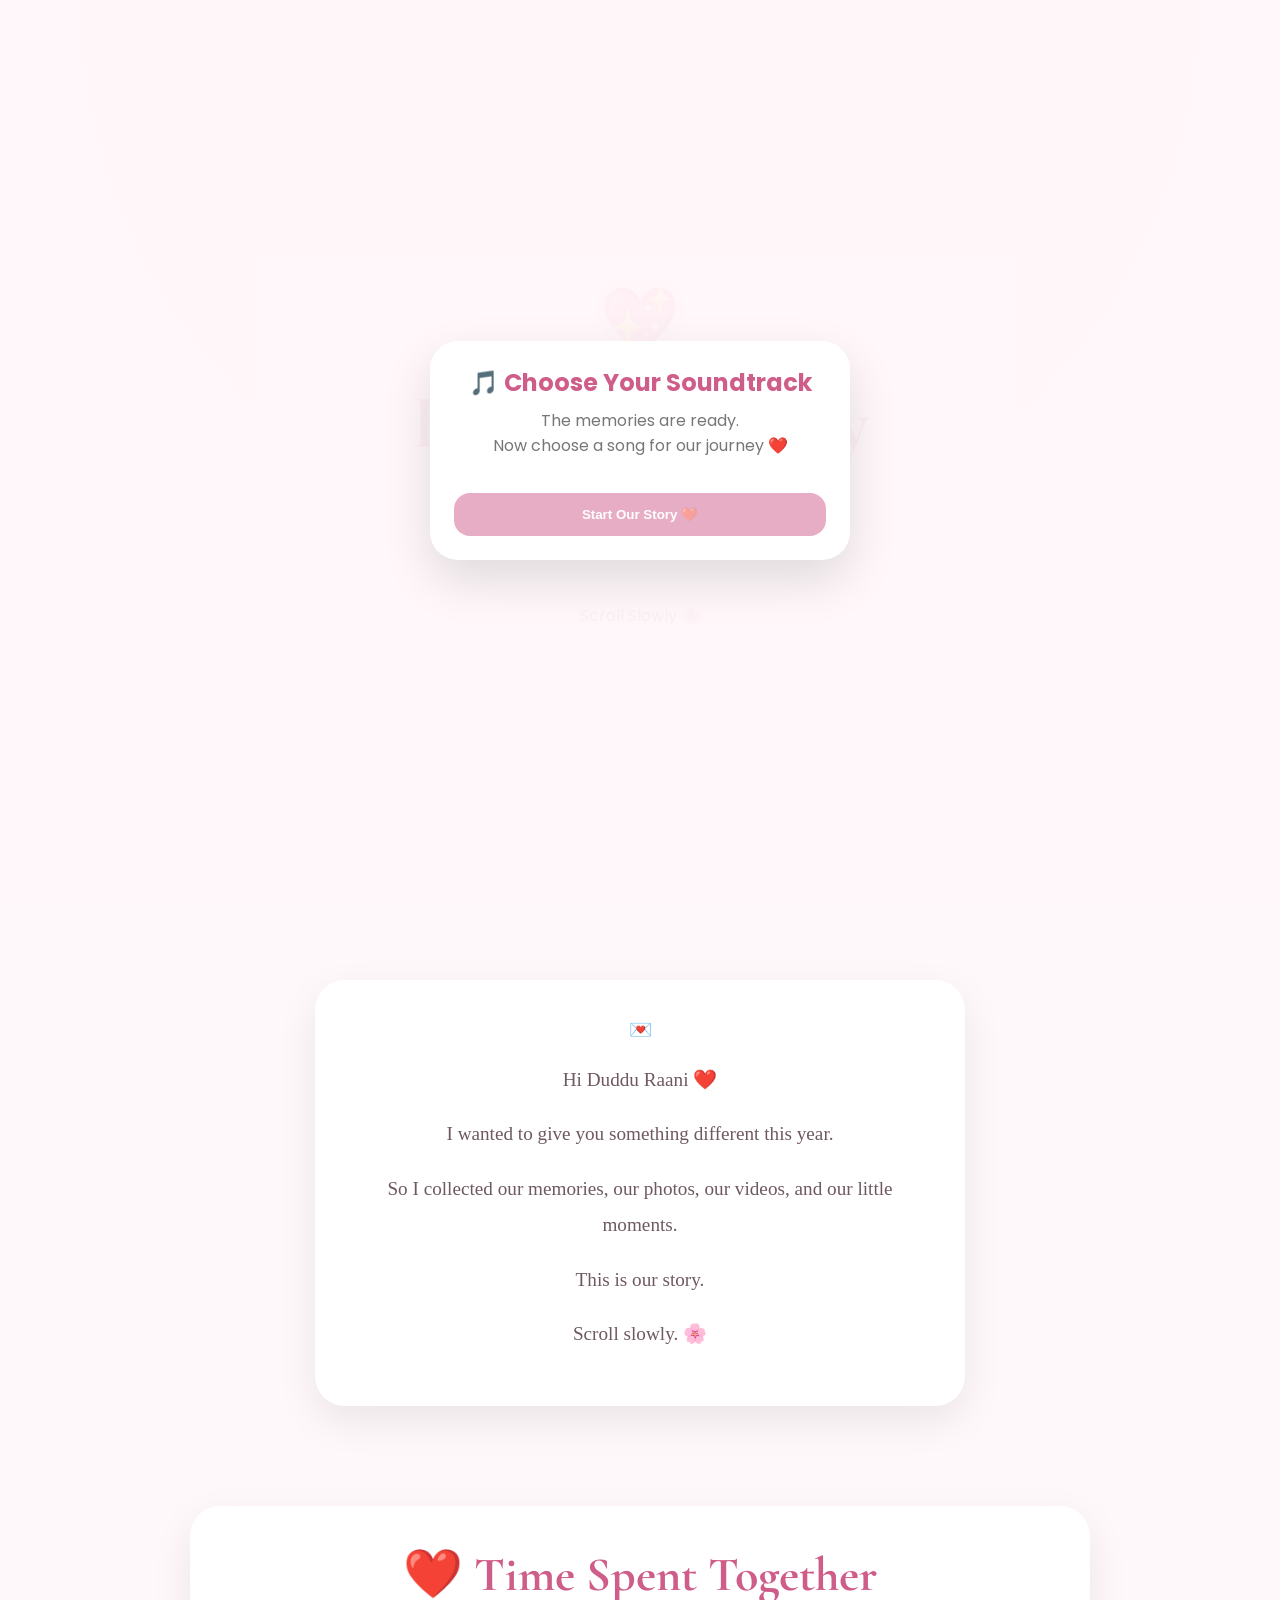
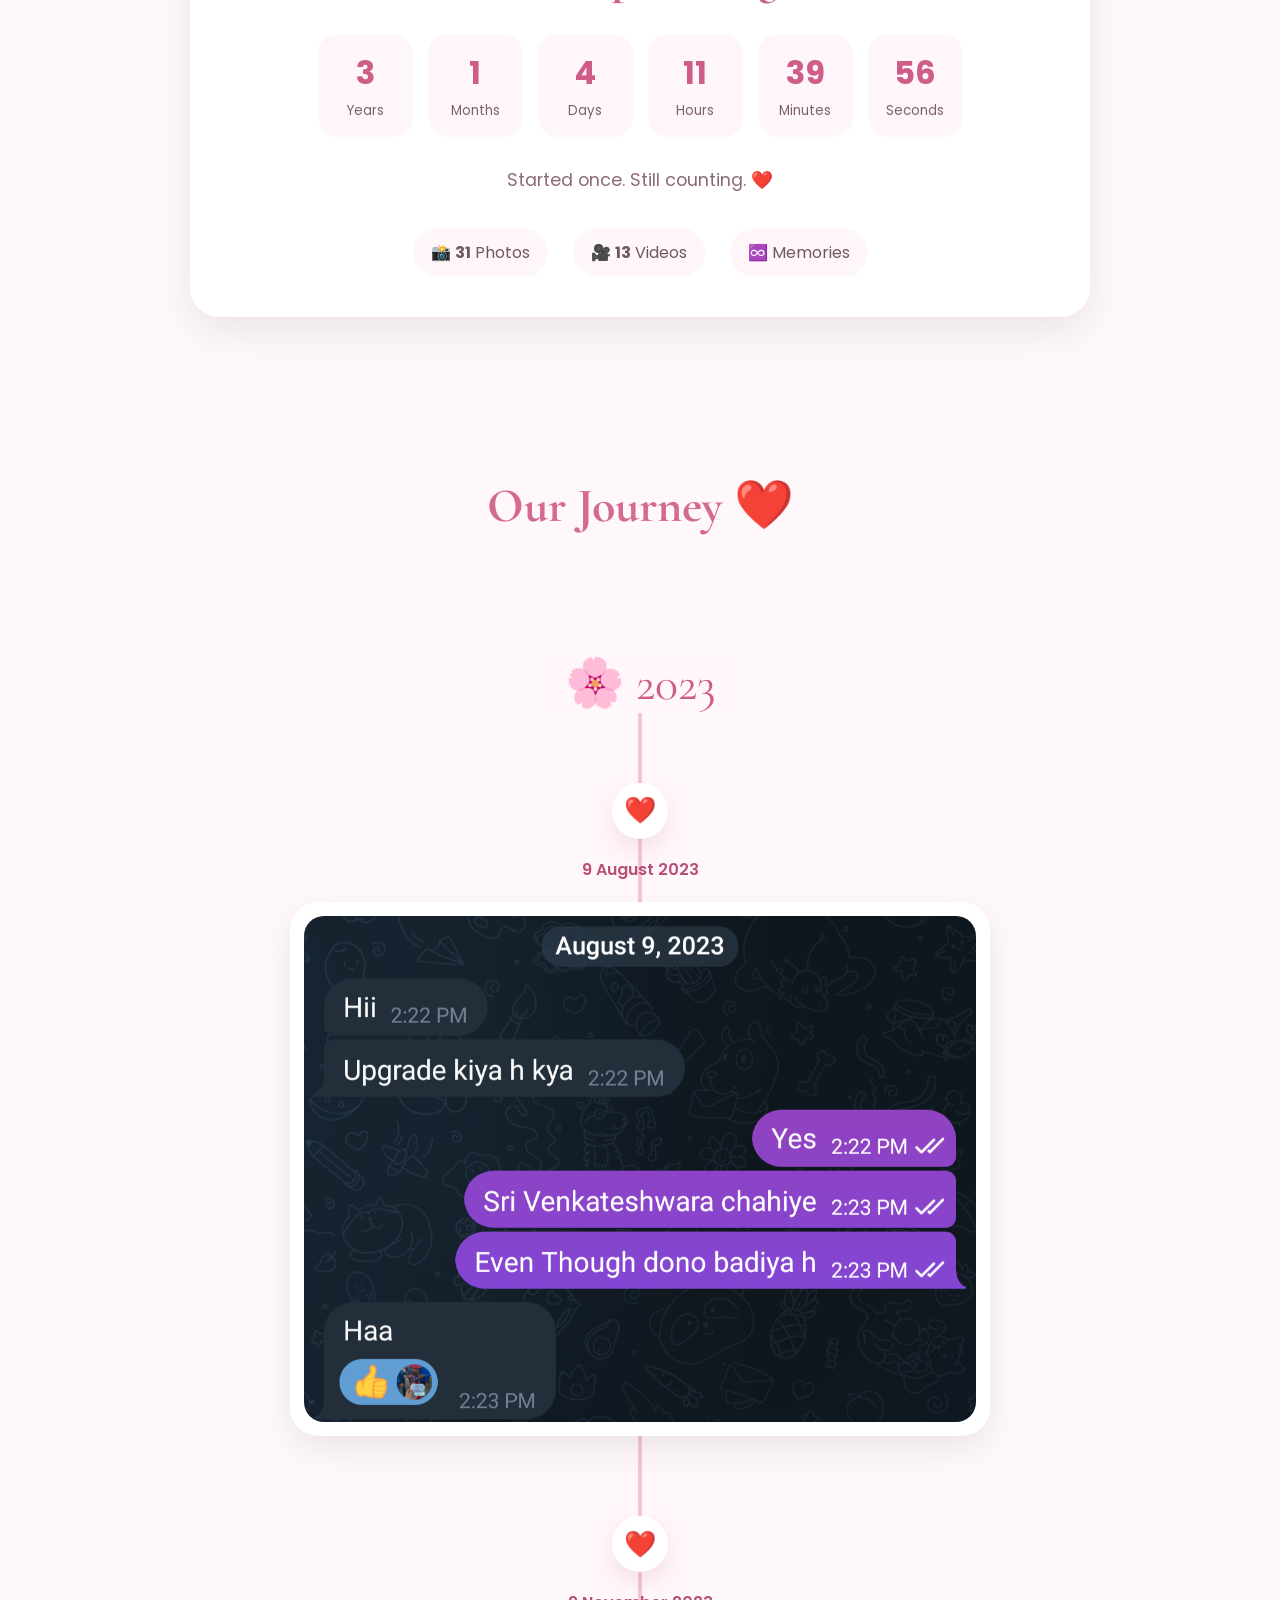
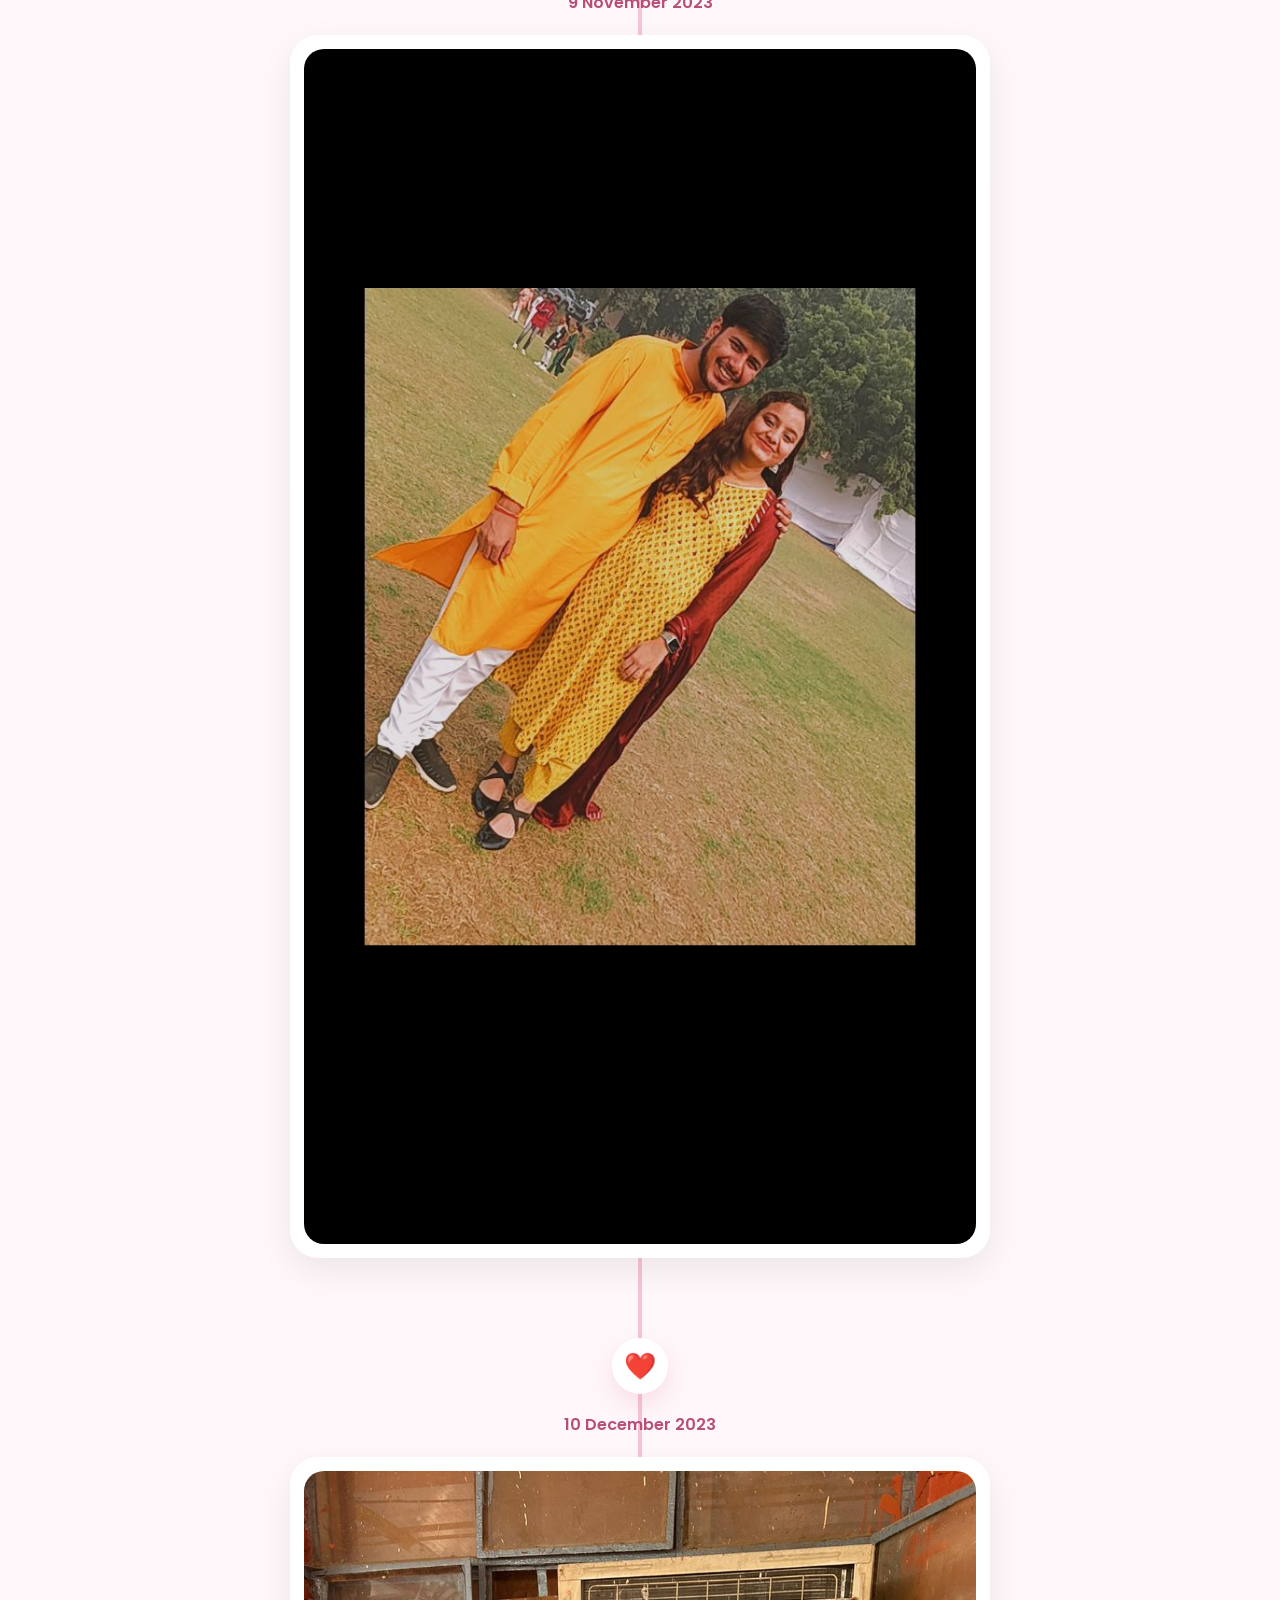
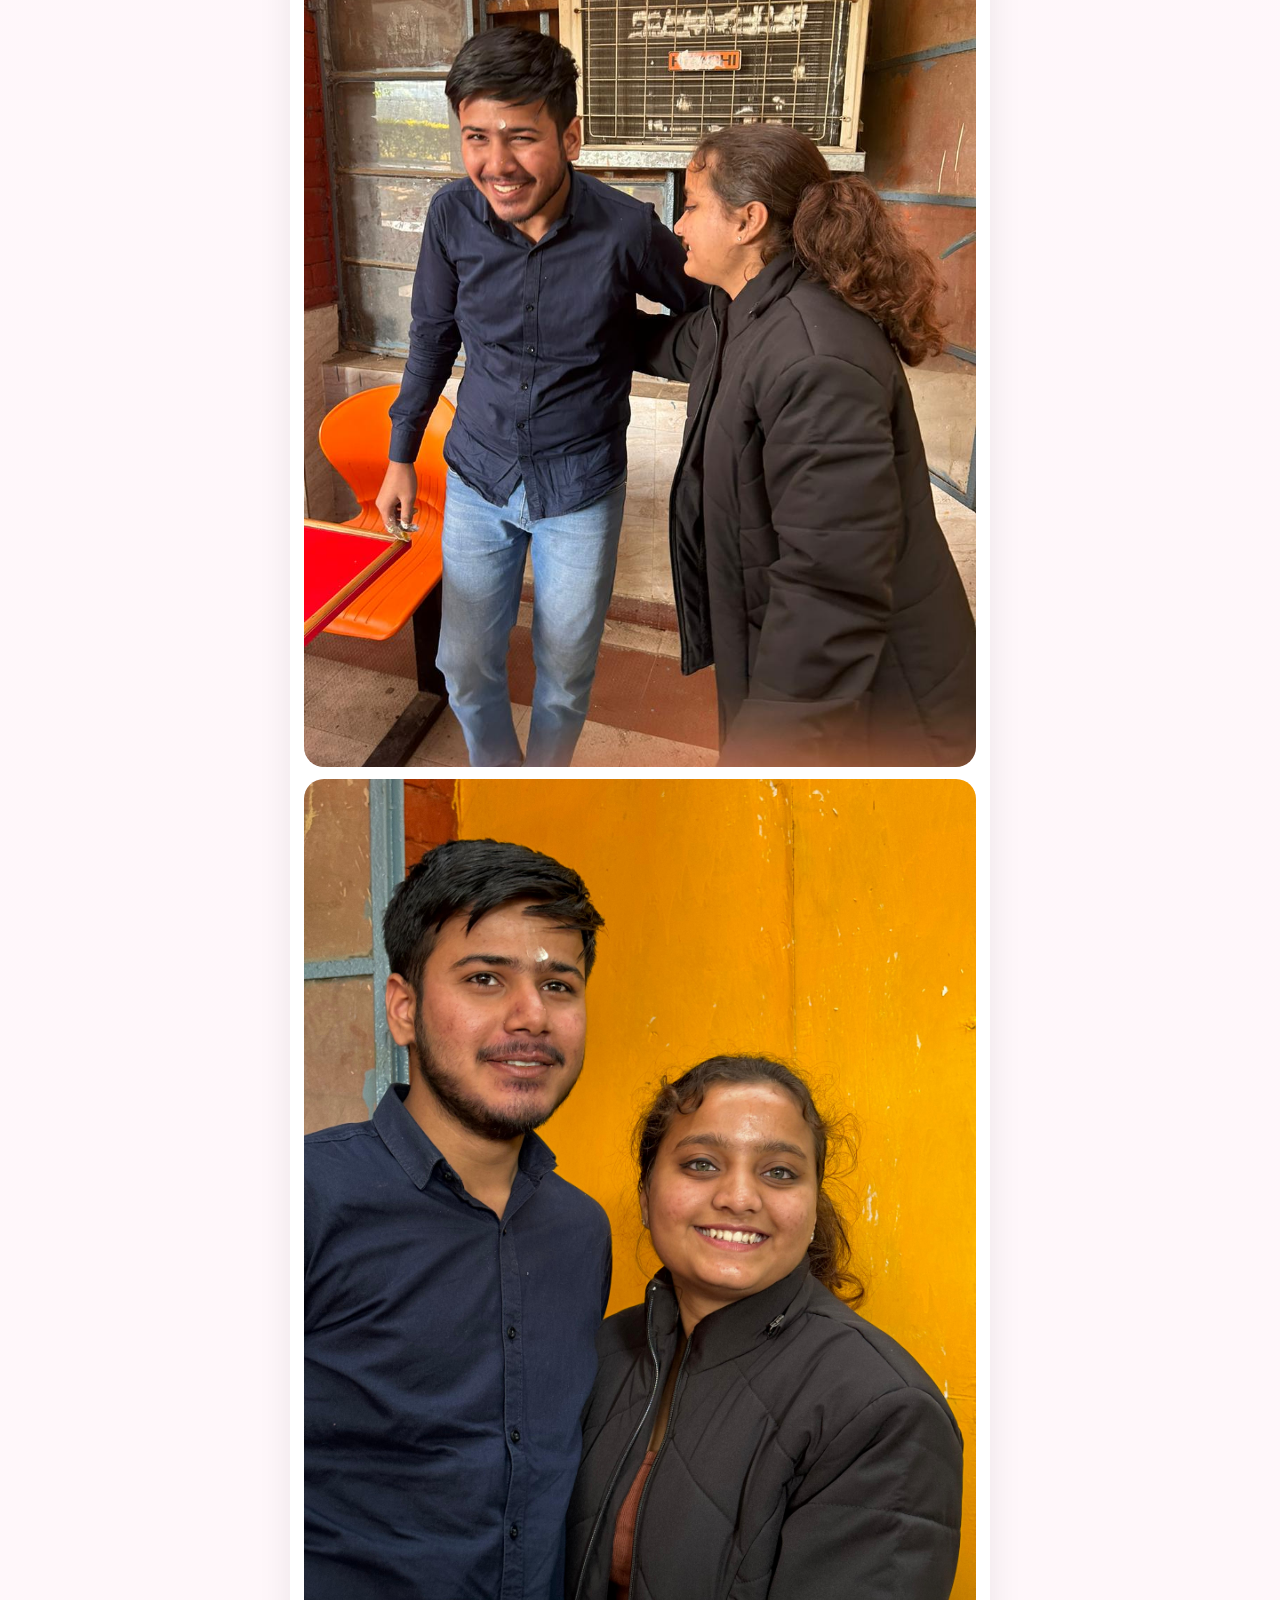
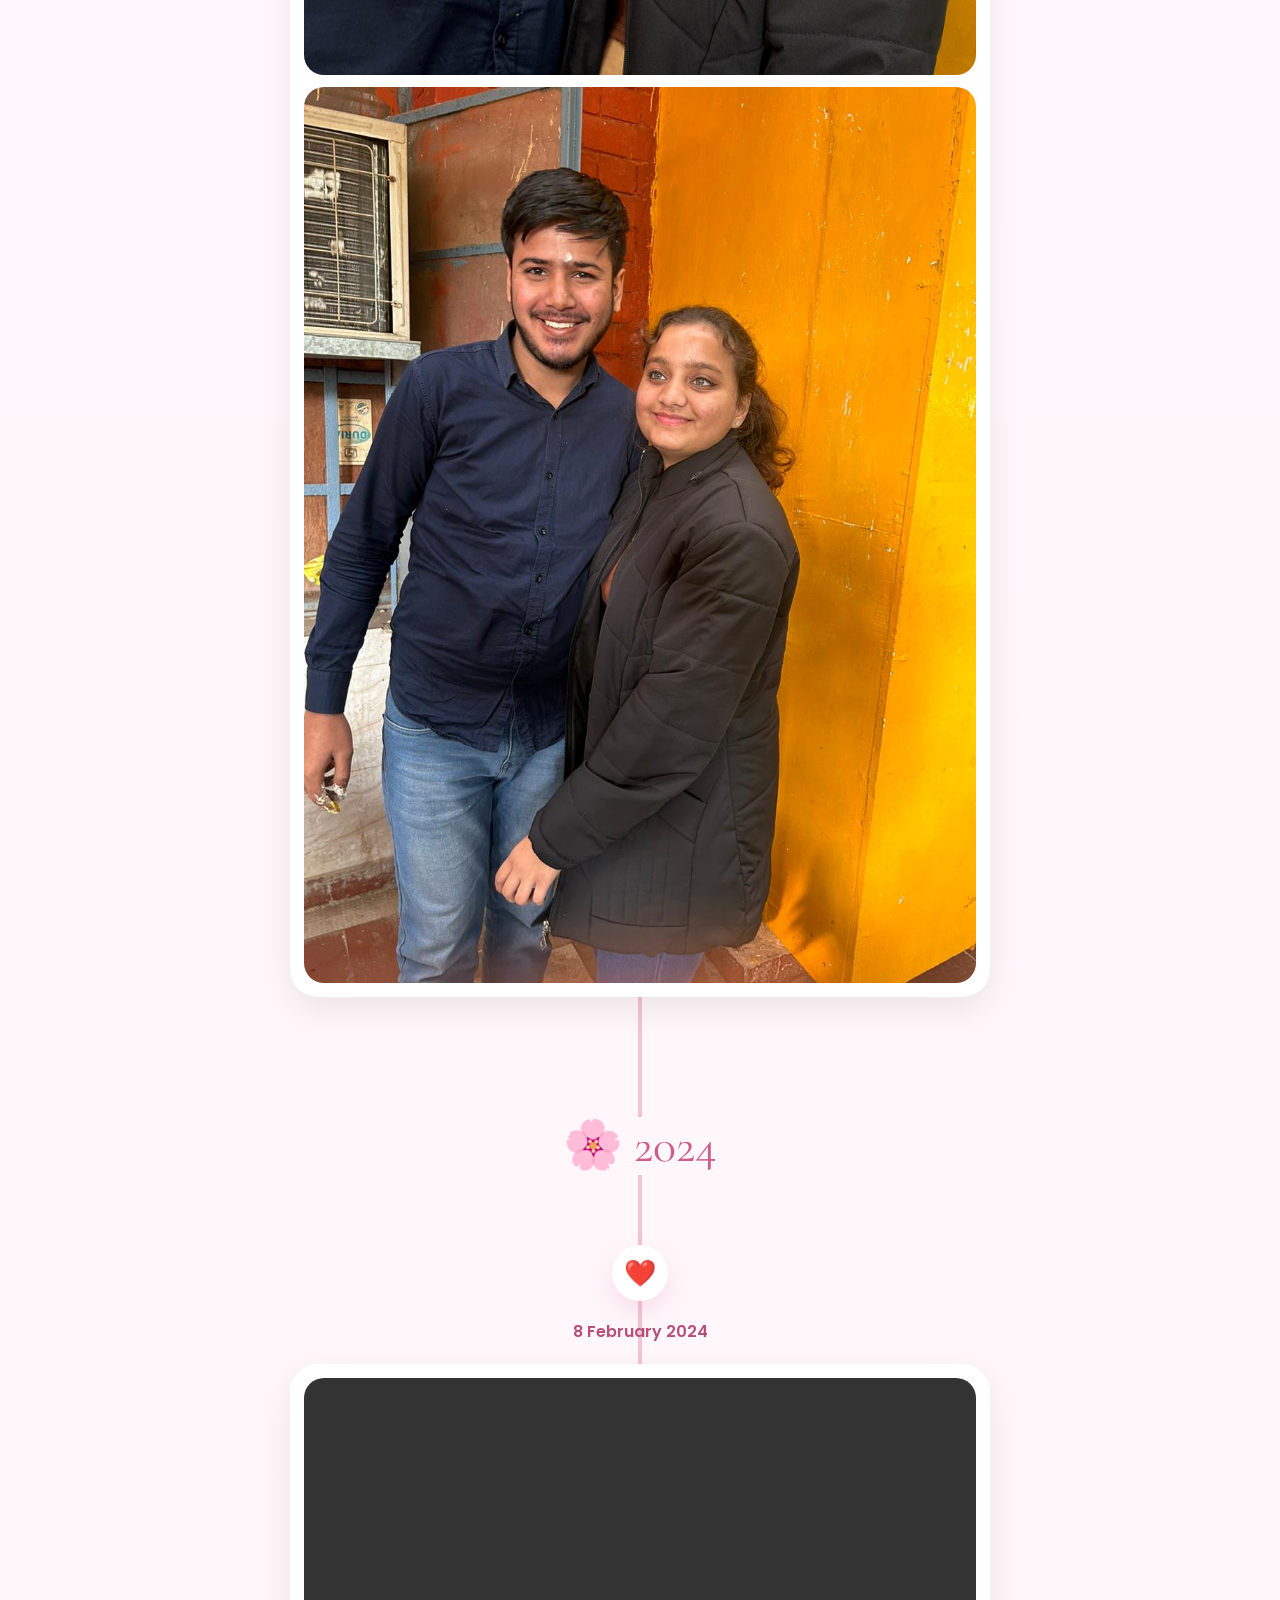
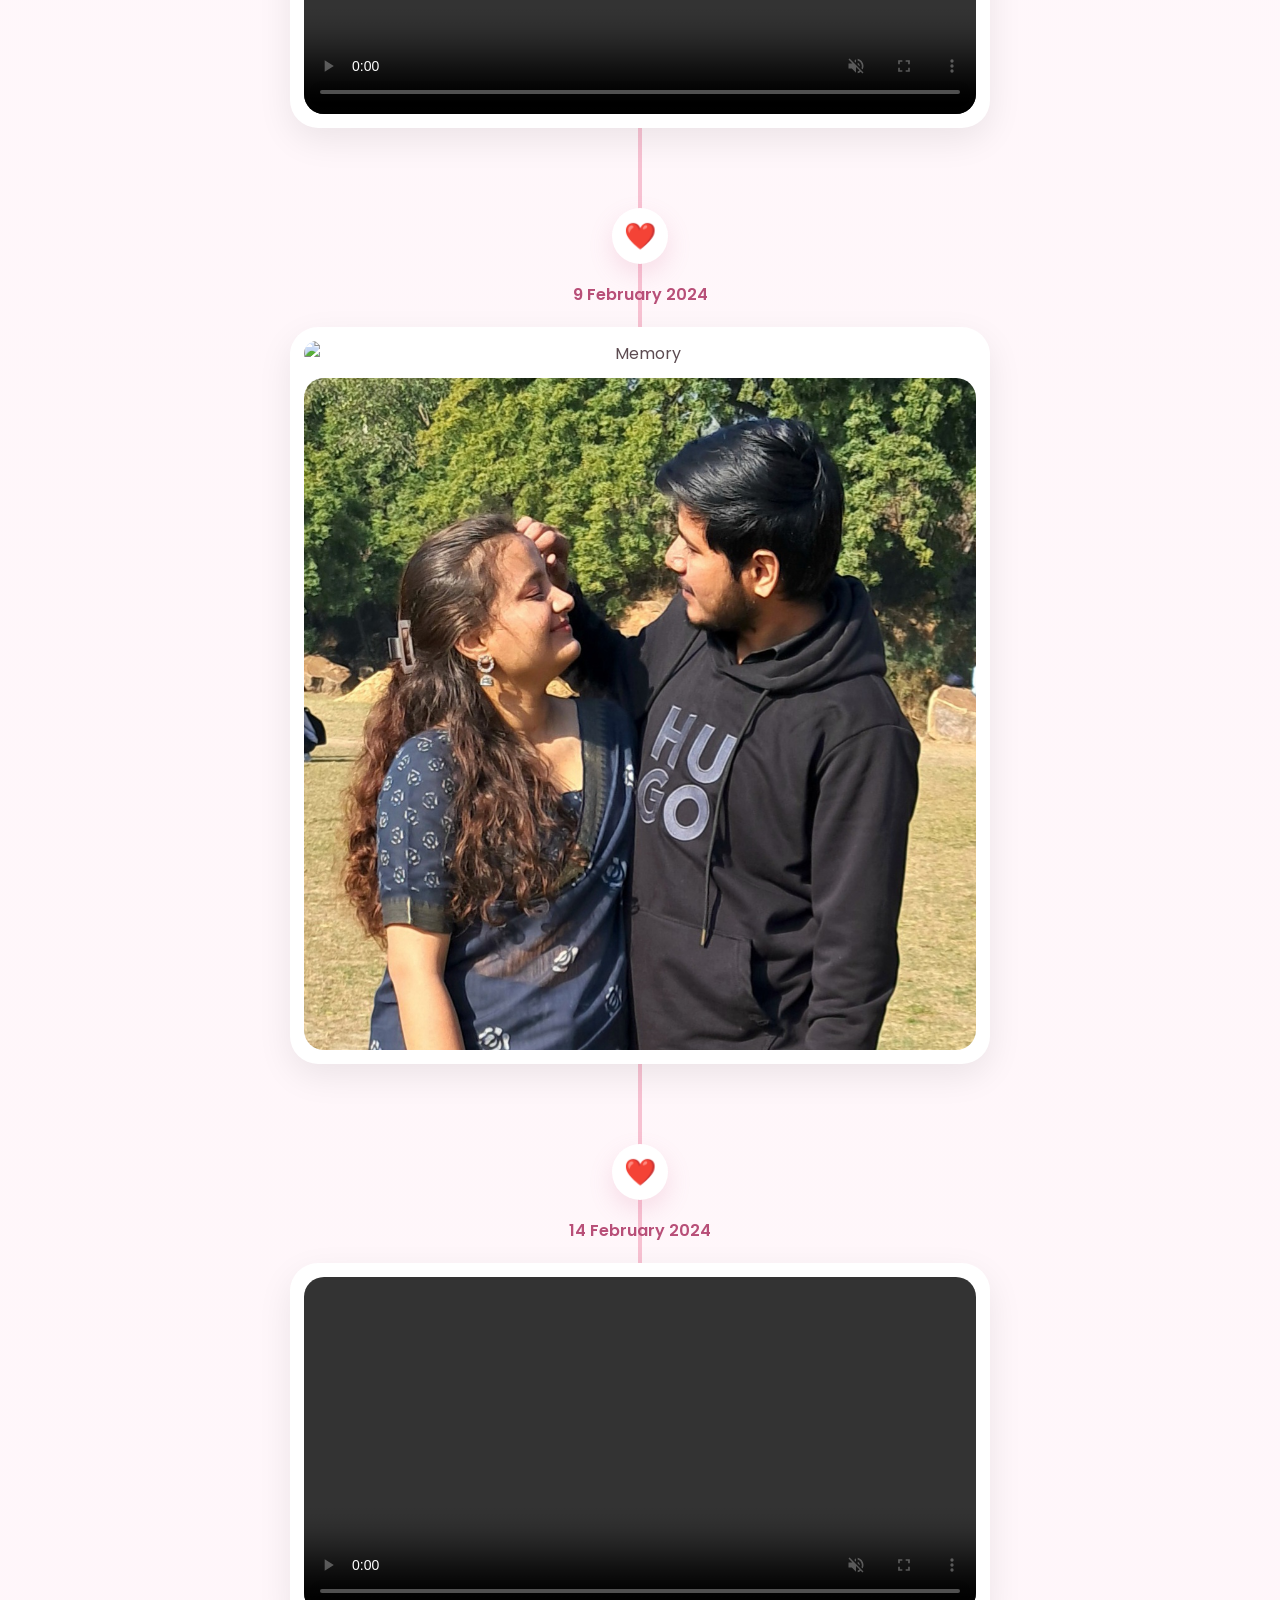
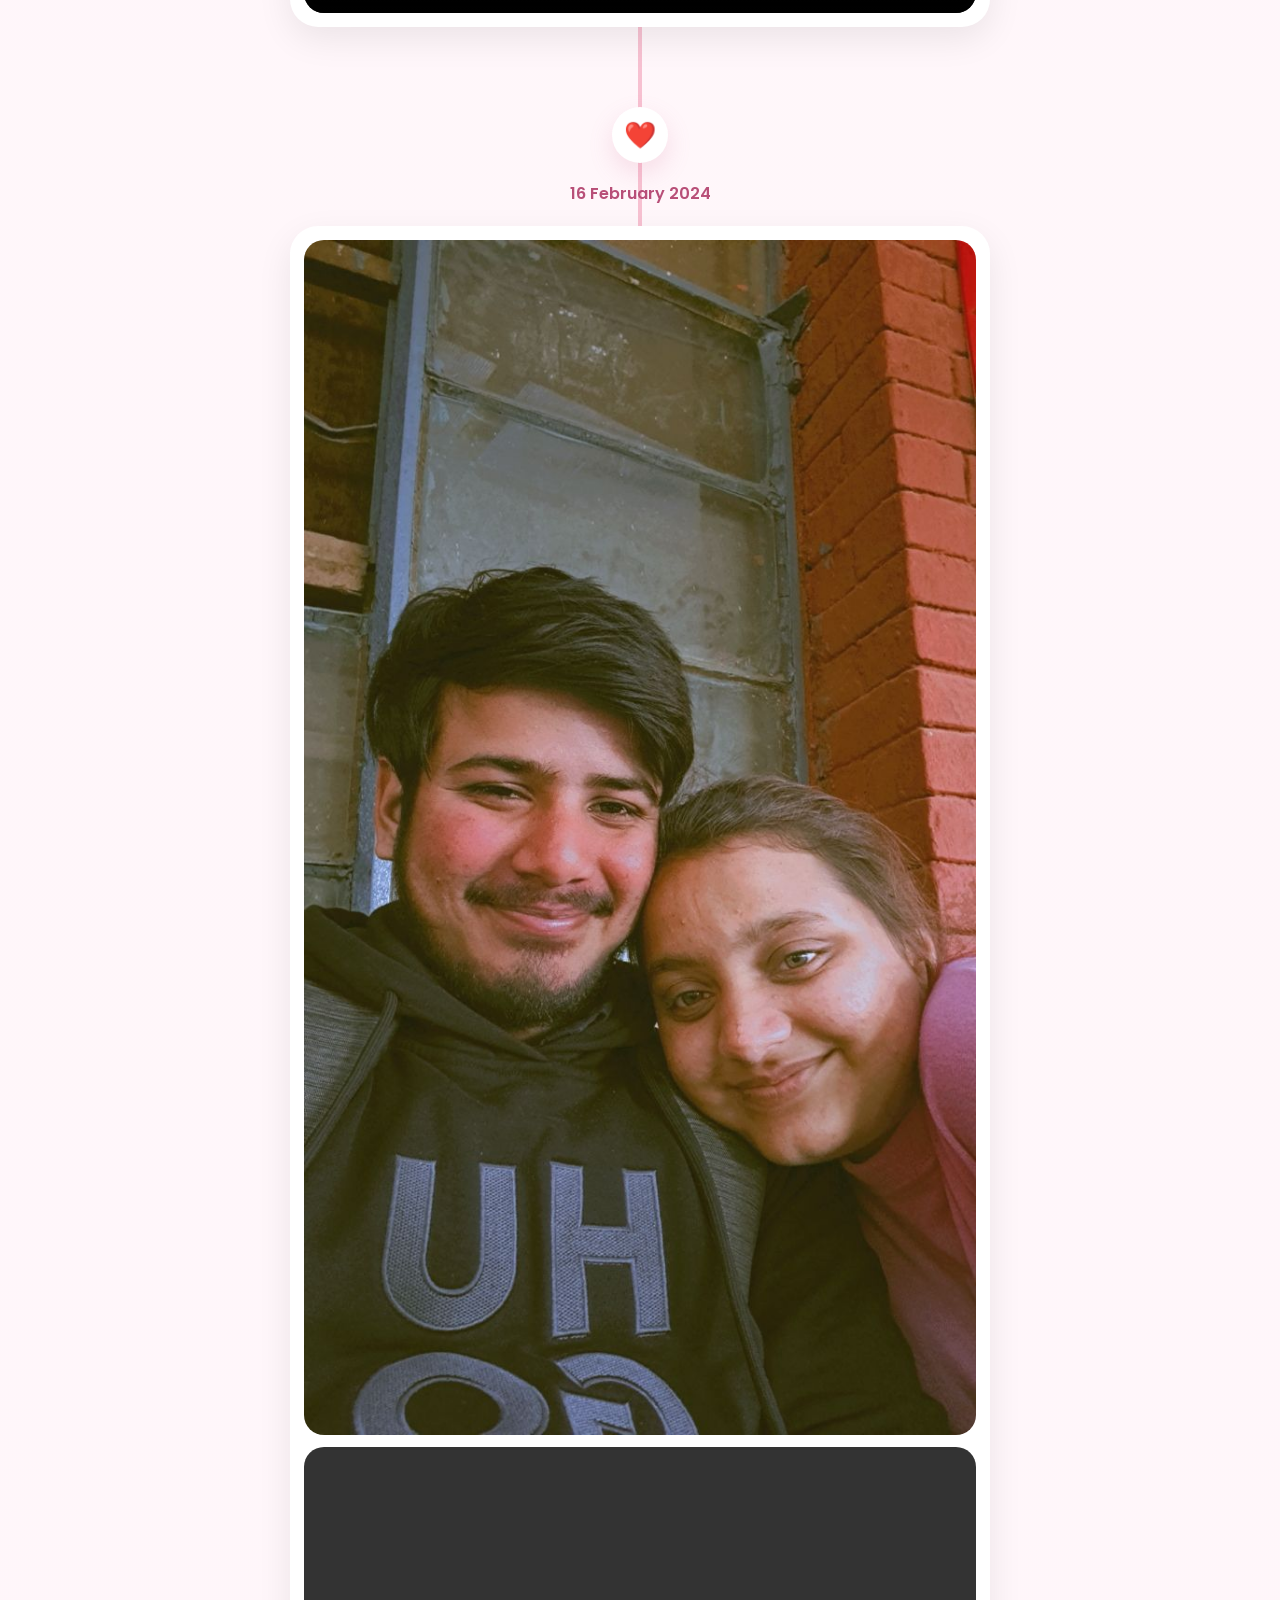
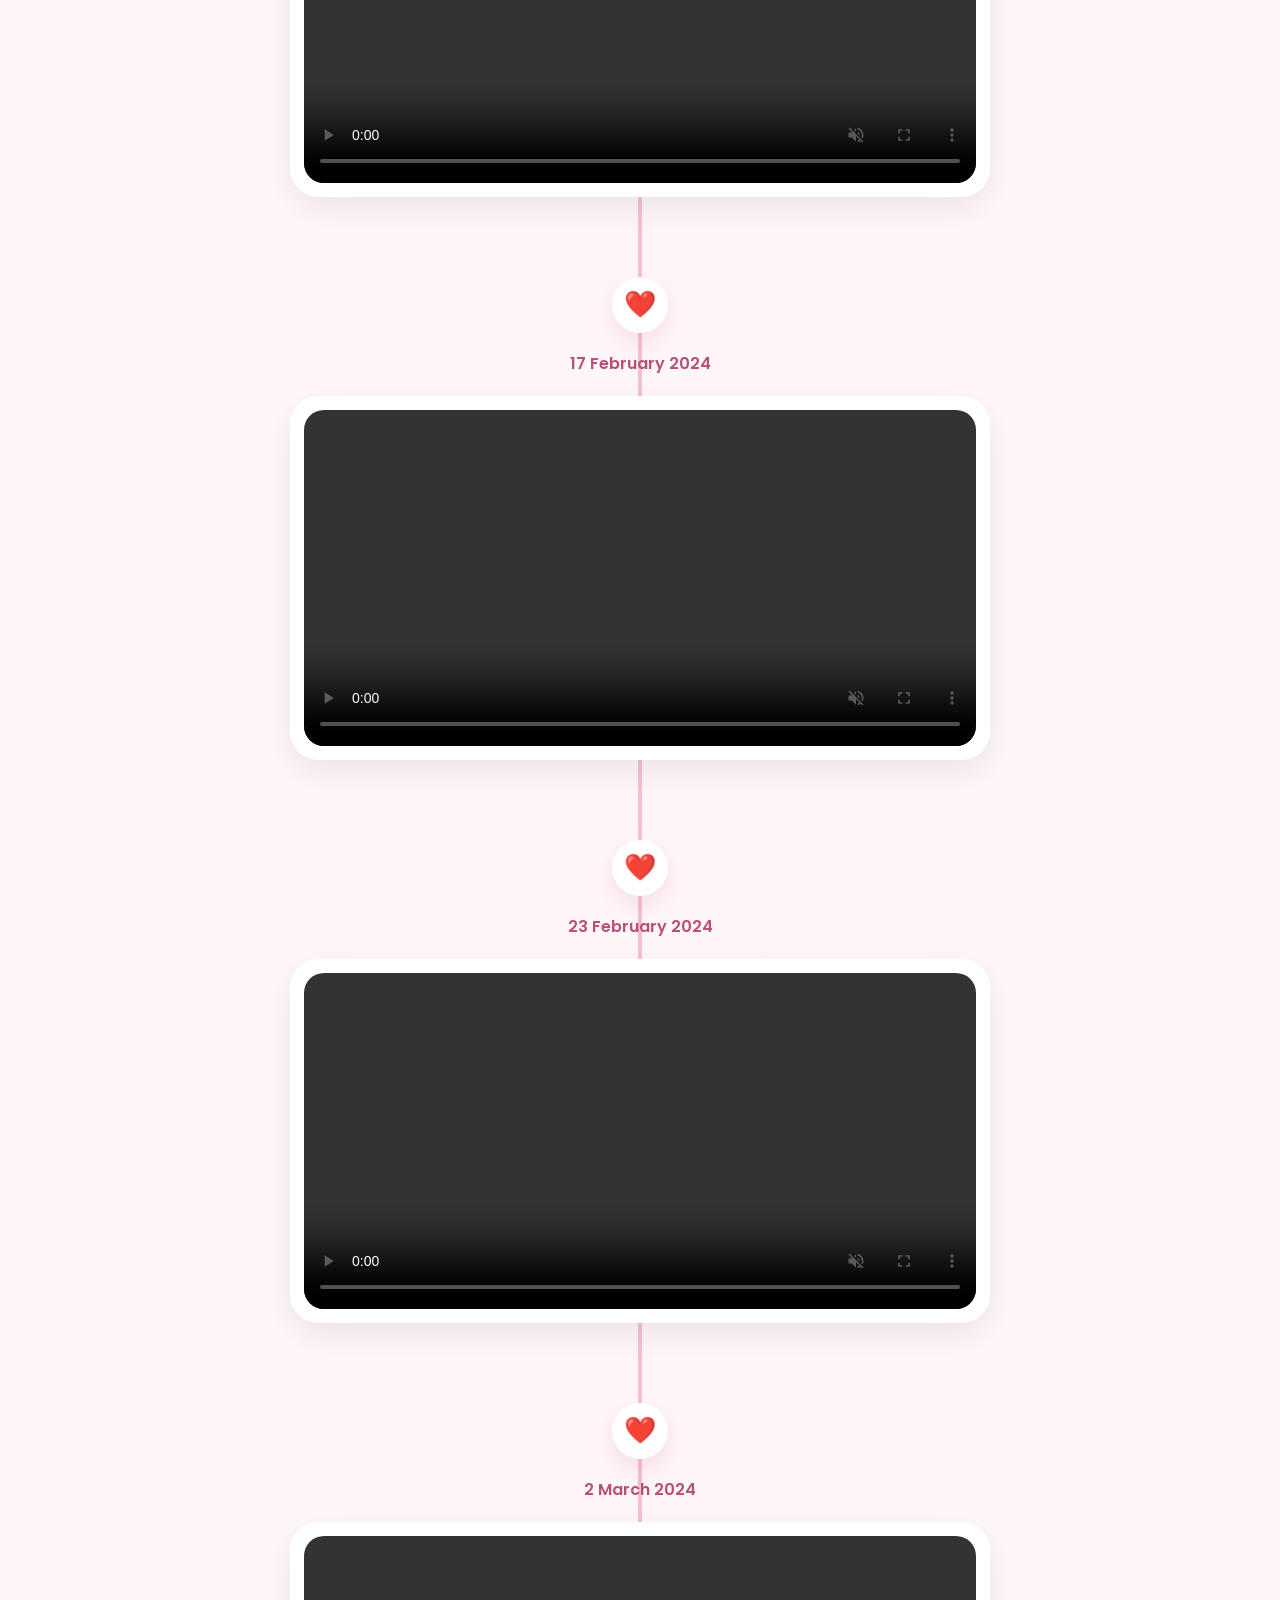
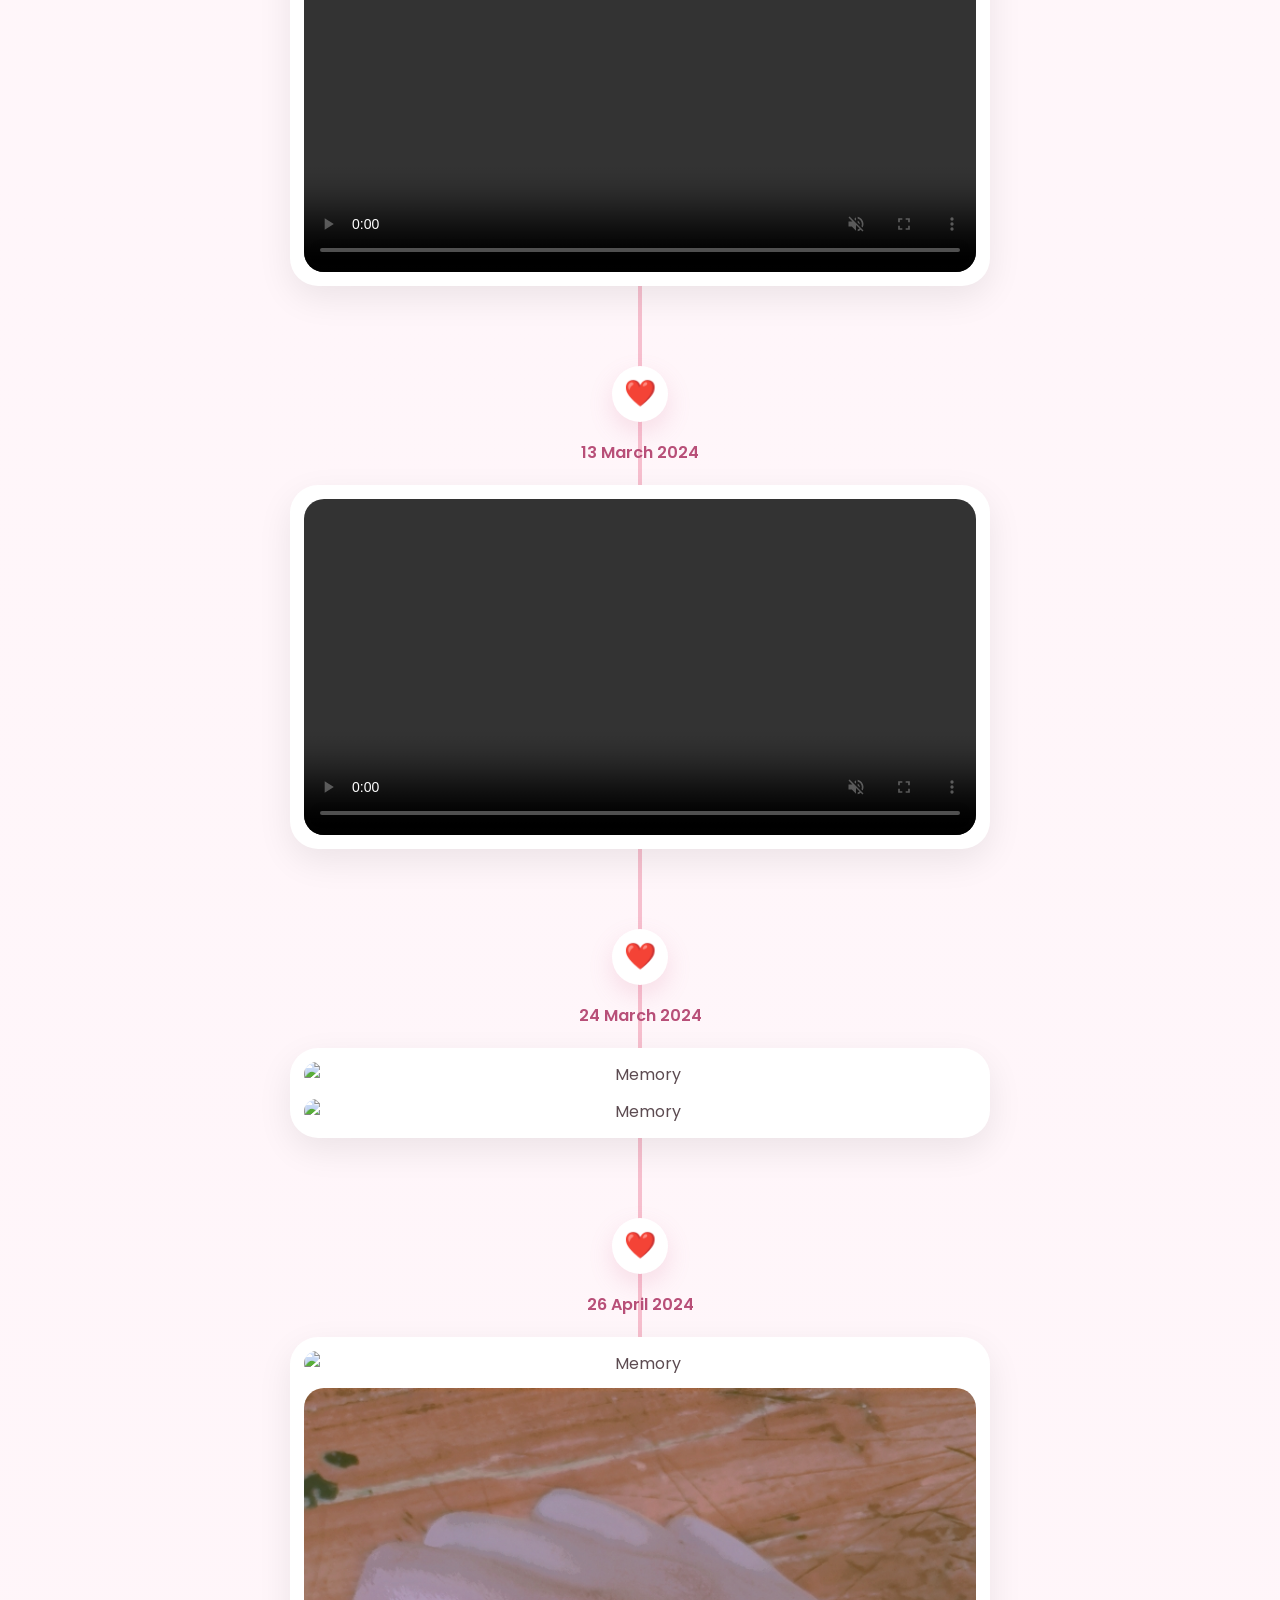
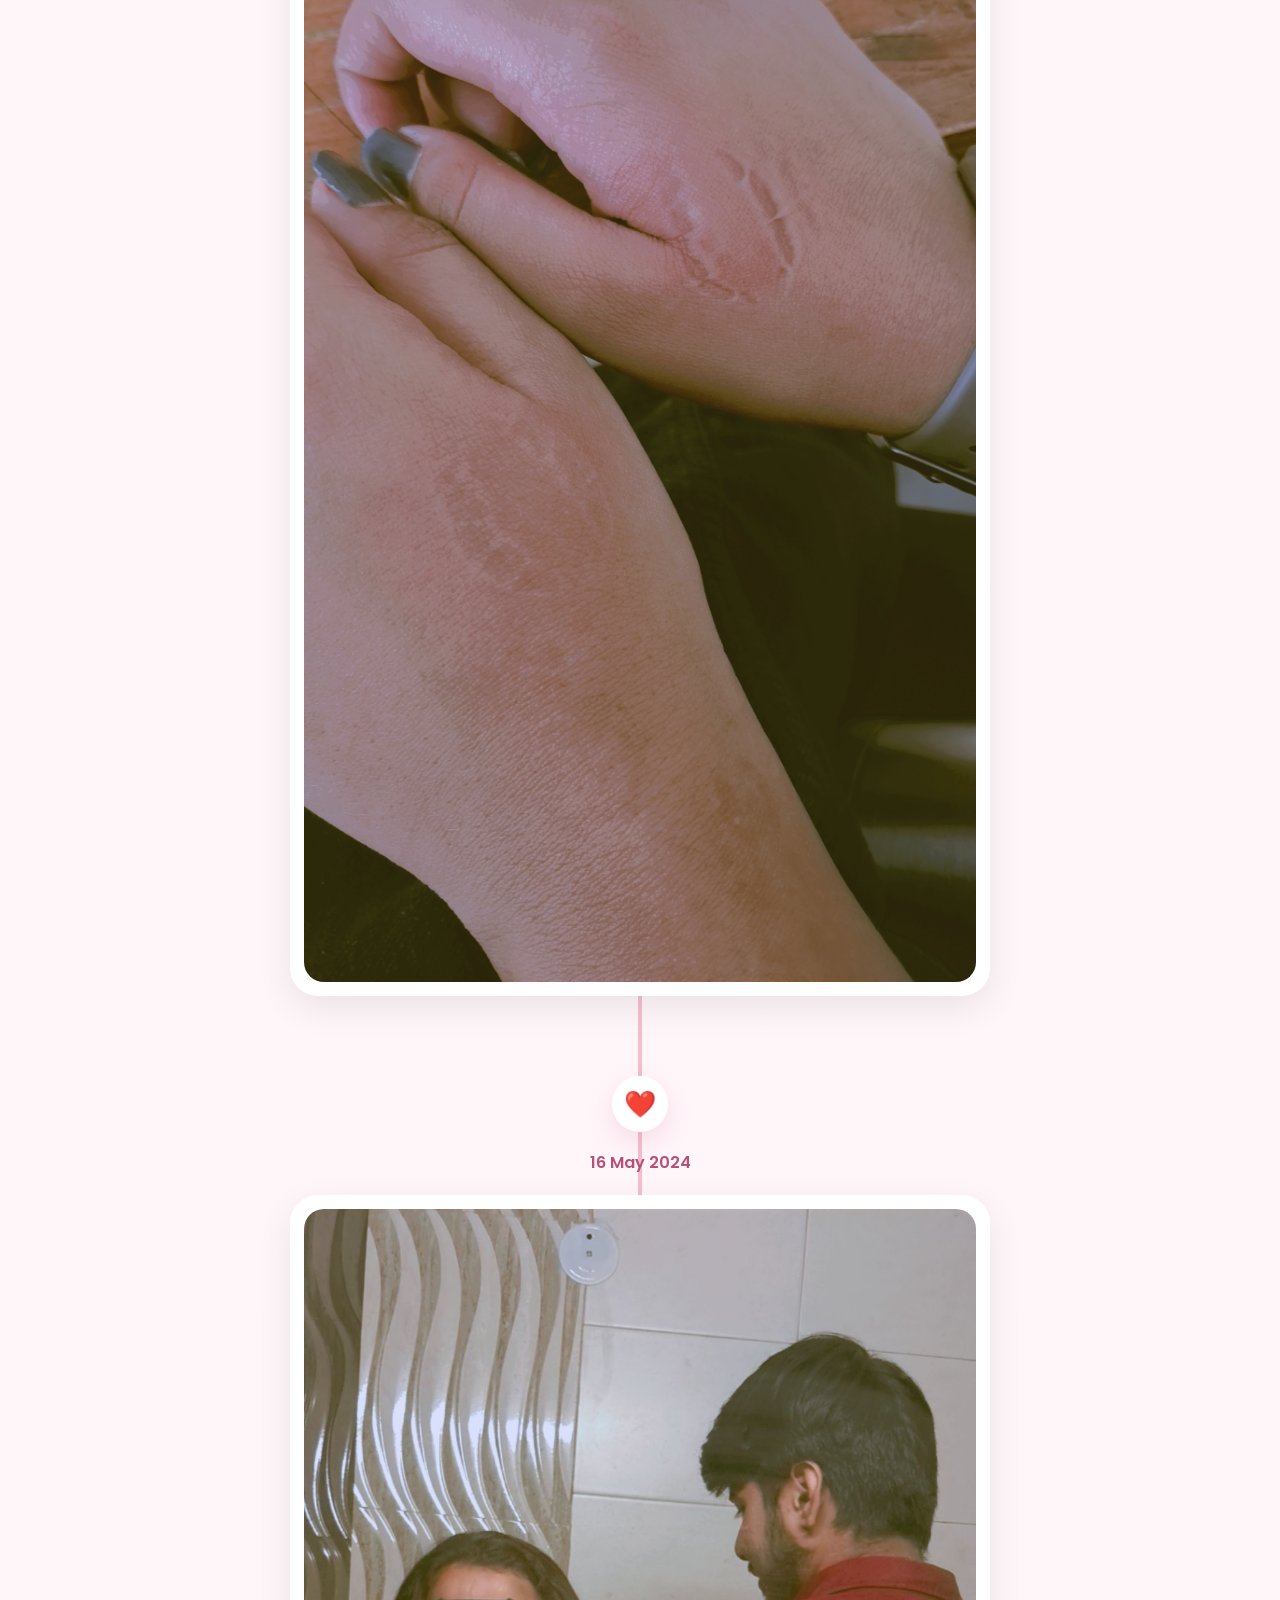
==== commit fc38359a: "Update birthday.html" ====
--- a/birthday.html
+++ b/birthday.html
@@ -40,28 +40,27 @@
 <audio id="audioPlayer"></audio>
 
 <div id="hearts-container"></div>
-<button id="autoScrollBtn">
-❤️ Auto Scroll
-</button>
+
 
     <!-- Hero Section -->
-    <div class="hero-content">
-
-    <div class="hero-heart">💖</div>
-
-    <h1>Happy Birthday</h1>
-
-    <h2>Duddu Raani ❤️</h2>
-
-    <p>24 June 2026</p>
-
-    <div class="scroll-down">
-        Scroll Slowly 🌸
-    </div>
-
-</div>
-
-</section>
+    <section id="hero" class="hero">
+
+        <div class="hero-content">
+            <div class="hero-heart">💖</div>
+
+            <h1>Happy Birthday</h1>
+
+            <h2>Duddu Raani ❤️</h2>
+
+            <p>24 June 2026</p>
+
+            <div class="scroll-down">
+                Scroll Slowly 🌸
+            </div>
+
+        </div>
+
+    </section>
 
     <!-- Opening Letter -->
     <section id="letter" class="letter-section">
@@ -158,8 +157,11 @@
         </div>
 
     </div>
+
 </section>
-    
+
+</section>
+
     <!-- Timeline -->
     <section id="timeline" class="timeline-section">
 
@@ -237,6 +239,8 @@
 
     </div>
 
+</section>
+
     </section>
 <section class="future-section">
 
@@ -369,6 +373,8 @@
     <span id="closeLightbox">&times;</span>
 
     <img id="lightboxImage">
+
+</div>
 
 </div>
 
--- a/css/birthday.css
+++ b/css/birthday.css
@@ -655,141 +655,323 @@
 
 }
 
+/* =========================
+   MUSIC MODAL
+========================= */
+
 .music-modal{
     position:fixed;
     inset:0;
 
-    background:rgba(255,247,250,.96);
-
-    z-index:10000;
-
     display:flex;
     justify-content:center;
     align-items:center;
 
     padding:20px;
+
+    background:rgba(255,247,250,.96);
+
+    z-index:10000;
 }
 
 .music-popup{
 
-    width:min(92vw,420px);
+    width:100%;
+    max-width:420px;
+
+    background:white;
+
+    border-radius:28px;
+
+    padding:24px;
+
+    box-shadow:
+        0 20px 50px rgba(0,0,0,.12);
 
     max-height:85vh;
 
     overflow-y:auto;
+}
+
+.music-popup h2{
+
+    text-align:center;
+
+    color:#cf5d89;
+
+    margin-bottom:8px;
+}
+
+.music-popup p{
+
+    text-align:center;
+
+    margin-bottom:20px;
+
+    color:#777;
+}
+
+/* =========================
+   SONG CARDS
+========================= */
+
+.song-card{
+
+    display:flex;
+
+    align-items:center;
+
+    gap:12px;
+
+    padding:10px;
+
+    border-radius:16px;
+
+    cursor:pointer;
+
+    transition:.3s;
+
+    margin-bottom:10px;
+}
+
+.song-card:hover{
+
+    background:#fff2f7;
+}
+
+.song-card.active{
+
+    background:#ffe3ef;
+}
+
+.song-card img{
+
+    width:60px;
+
+    height:60px;
+
+    object-fit:cover;
+
+    border-radius:12px;
+
+    flex-shrink:0;
+}
+
+.song-title{
+
+    font-weight:600;
+
+    color:#444;
+}
+
+.song-artist{
+
+    font-size:.85rem;
+
+    color:#888;
+}
+
+/* =========================
+   START BUTTON
+========================= */
+
+#startJourney{
+
+    width:100%;
+
+    margin-top:15px;
+
+    border:none;
+
+    background:#cf5d89;
+
+    color:white;
+
+    padding:14px;
+
+    border-radius:16px;
+
+    cursor:pointer;
+
+    font-weight:600;
+}
+
+#startJourney:disabled{
+
+    opacity:.5;
+
+    cursor:not-allowed;
+}
+
+/* =========================
+   MINI PLAYER
+========================= */
+
+.mini-player{
+
+    position:fixed;
+
+    left:10px;
+    right:10px;
+    bottom:10px;
 
     background:white;
 
-    border-radius:30px;
-
-    padding:25px;
+    border-radius:20px;
+
+    padding:10px;
+
+    display:flex;
+
+    align-items:center;
+
+    gap:10px;
 
     box-shadow:
-    0 15px 40px rgba(0,0,0,.08);
-}
-
-.music-popup h2{
-    text-align:center;
-    color:#cf5d89;
-    margin-bottom:10px;
-}
-
-.music-popup p{
-    text-align:center;
-    color:#7a636b;
-    margin-bottom:25px;
-}
-
-.song-card{
-    display:flex;
+        0 10px 30px rgba(0,0,0,.15);
+
+    z-index:9998;
+}
+
+.mini-player img{
+
+    width:55px;
+
+    height:55px;
+
+    border-radius:12px;
+
+    object-fit:cover;
+}
+
+.player-info{
+
+    flex:1;
+
+    min-width:0;
+}
+
+#playerTitle{
+
+    font-size:.9rem;
+
+    font-weight:600;
+
+    white-space:nowrap;
+
+    overflow:hidden;
+
+    text-overflow:ellipsis;
+}
+
+#playerArtist{
+
+    font-size:.75rem;
+
+    color:#777;
+
+    white-space:nowrap;
+
+    overflow:hidden;
+
+    text-overflow:ellipsis;
+}
+
+.player-controls{
+
+    display:flex;
+
+    gap:6px;
+}
+
+.player-controls button{
+
+    border:none;
+
+    background:#ffe6f0;
+
+    border-radius:10px;
+
+    padding:8px;
+
+    cursor:pointer;
+}
+
+/* =========================
+   SEEKBAR
+========================= */
+
+.player-progress{
+
+    display:flex;
+
     align-items:center;
-    gap:15px;
-
-    padding:10px;
-
-    border-radius:15px;
+
+    gap:6px;
+
+    margin-top:4px;
+}
+
+#seekBar{
+
+    flex:1;
+}
+
+#currentTime,
+#duration{
+
+    font-size:.7rem;
+
+    color:#666;
+}
+
+/* =========================
+   AUTO SCROLL BUTTON
+========================= */
+
+#autoScrollBtn{
+
+    position:fixed;
+
+    right:15px;
+
+    bottom:95px;
+
+    border:none;
+
+    background:#cf5d89;
+
+    color:white;
+
+    padding:12px 18px;
+
+    border-radius:999px;
 
     cursor:pointer;
 
-    margin-bottom:10px;
-
-    transition:.3s;
-}
-
-.song-card:hover{
-    background:#fff5f9;
-}
-
-.song-card.active{
-    background:#ffe7f0;
-}
-
-.song-card img{
-    width:55px;
-    height:55px;
-    object-fit:cover;
-    border-radius:12px;
-}
-
-.song-title{
-    font-weight:600;
-}
-
-.song-artist{
-    font-size:.85rem;
-    color:#7a636b;
-}
-
-#startJourney{
-    width:100%;
-
-    margin-top:15px;
-
-    padding:14px;
-
-    border:none;
-
-    background:#cf5d89;
-
-    color:white;
-
-    border-radius:15px;
-
-    cursor:pointer;
-}
-
-#startJourney:disabled{
-    opacity:.5;
-    cursor:not-allowed;
-}
-
-.mini-player{
-
-    position:fixed;
-
-    left:12px;
-    right:12px;
-    bottom:12px;
-
-    max-width:800px;
-
-    margin:auto;
-
-    background:white;
-
-    border-radius:18px;
-
-    display:flex;
-    align-items:center;
-
-    gap:12px;
-
-    padding:10px 14px;
+    z-index:9999;
 
     box-shadow:
-        0 10px 30px rgba(0,0,0,.12);
-
-    z-index:9998;
+        0 10px 25px rgba(0,0,0,.15);
+}
+
+#autoScrollBtn.active{
+
+    background:#6fcf97;
+}
+
+.hide-auto-scroll{
+
+    display:none !important;
+}
+
+/* =========================
+   HIDDEN
+========================= */
+
+.hidden{
+
+    display:none !important;
 }
 
 .reasons-container{
@@ -837,39 +1019,3 @@
 
     font-family:'Cormorant Garamond', serif;
 }
-
-#autoScrollBtn{
-
-    position:fixed;
-
-    right:15px;
-    bottom:95px;
-
-    z-index:9999;
-
-    border:none;
-
-    background:#cf5d89;
-
-    color:white;
-
-    padding:12px 18px;
-
-    border-radius:999px;
-
-    cursor:pointer;
-
-    font-size:.85rem;
-
-    box-shadow:
-        0 10px 25px rgba(0,0,0,.15);
-
-    transition:.3s;
-}
-
-#autoScrollBtn.active{
-
-    background:#6fcf97;
-
-    transform:scale(1.05);
-}
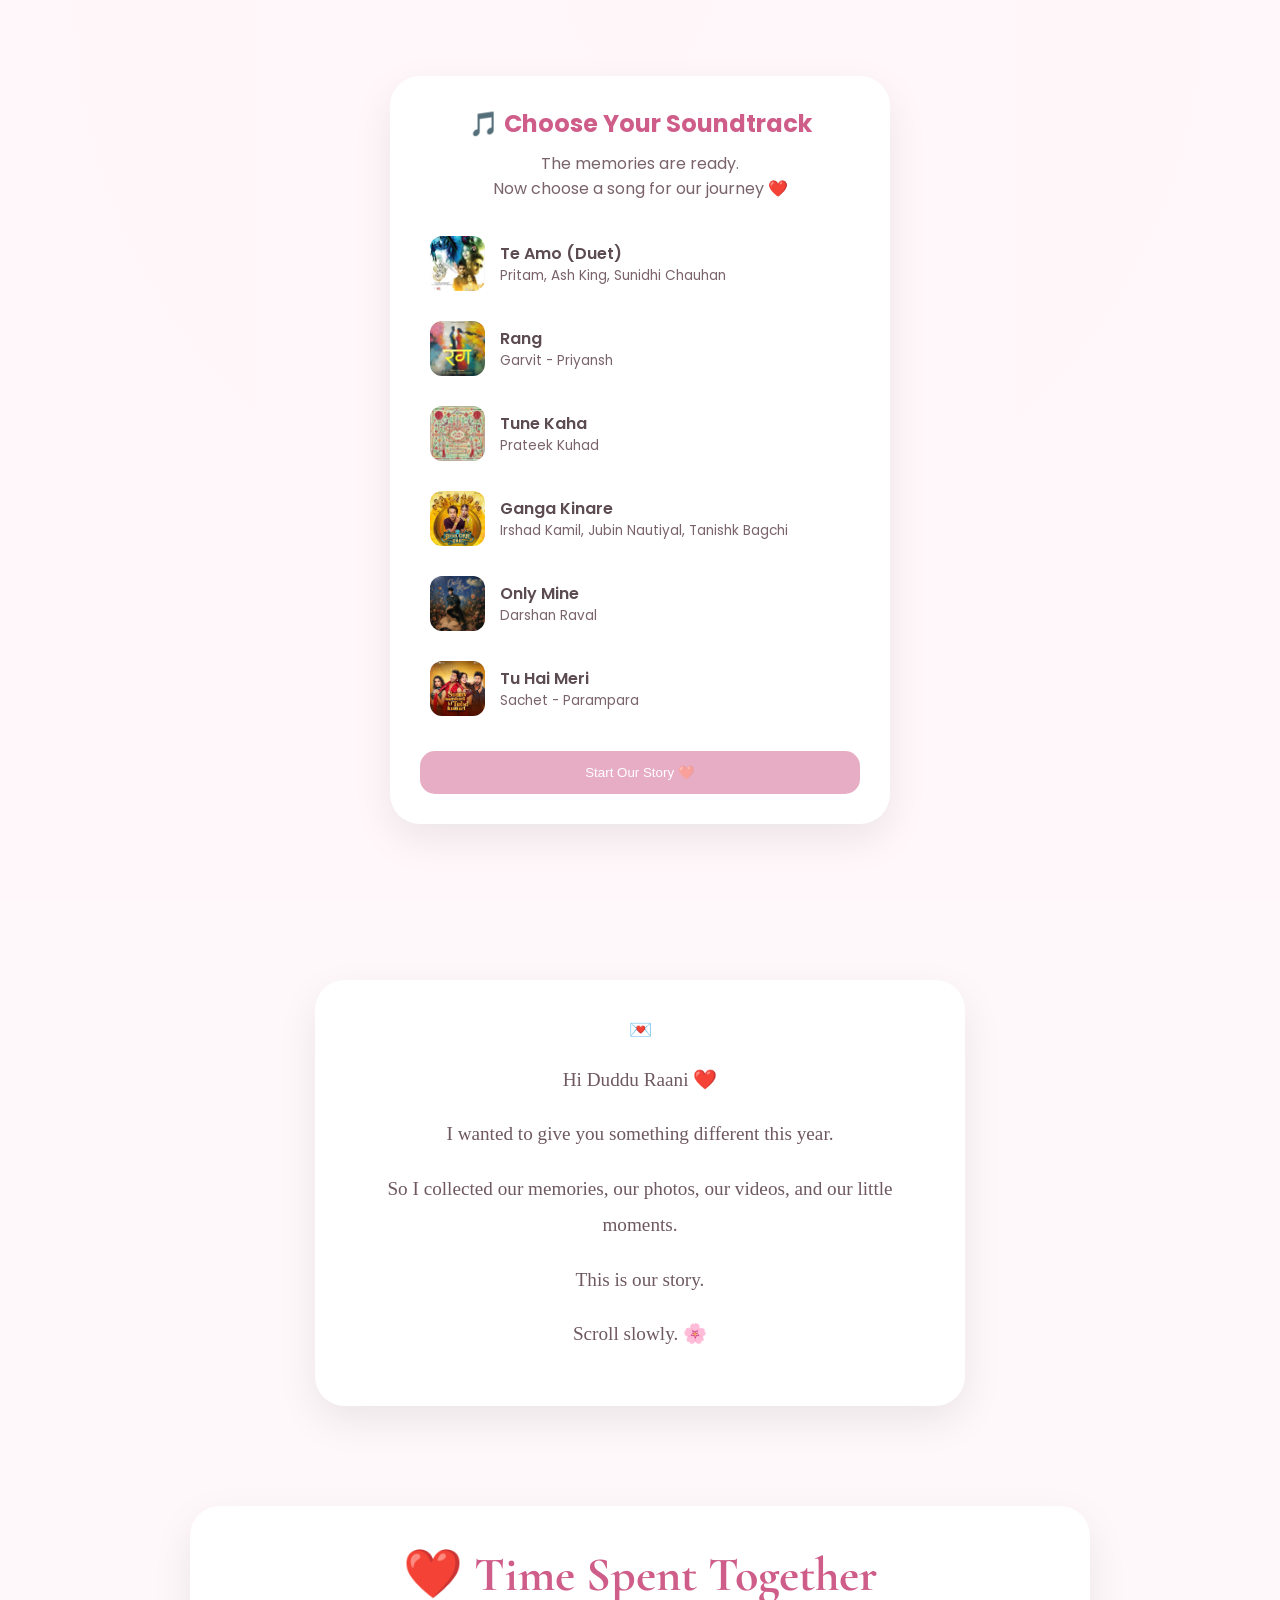
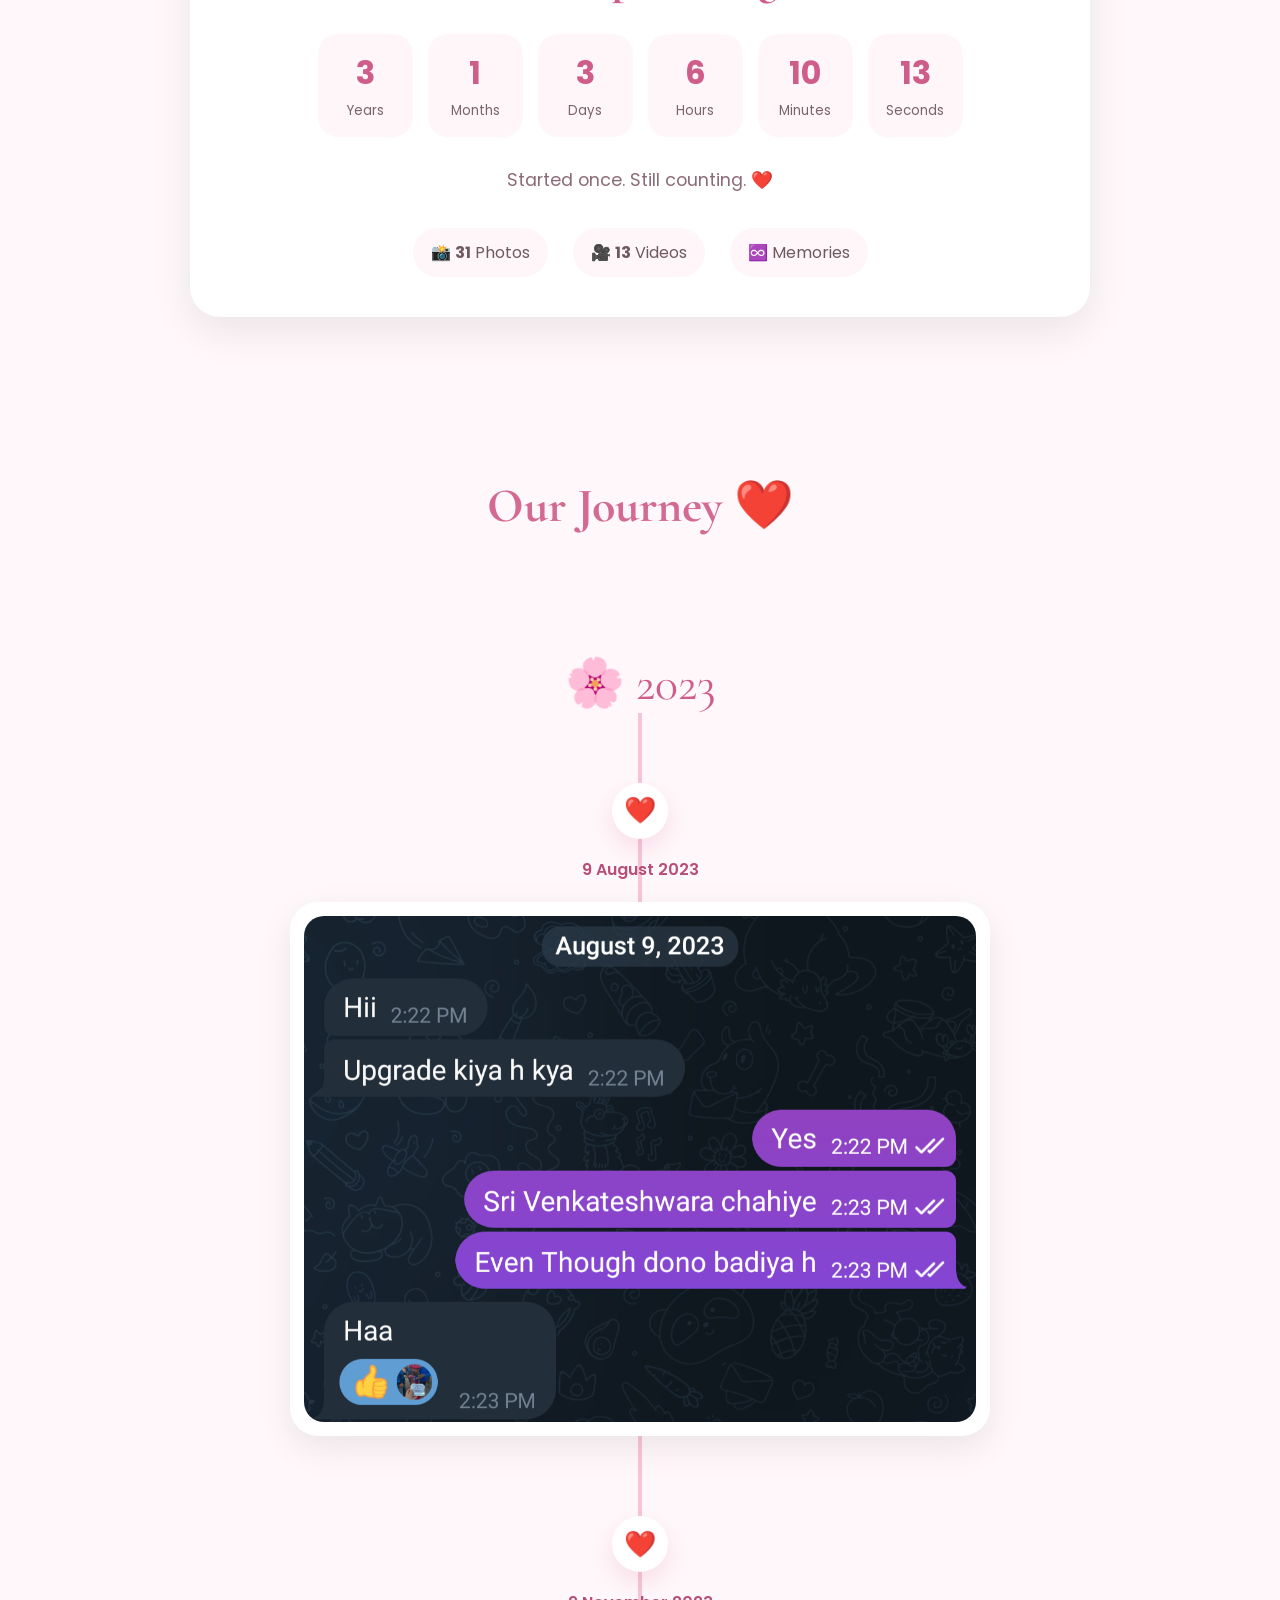
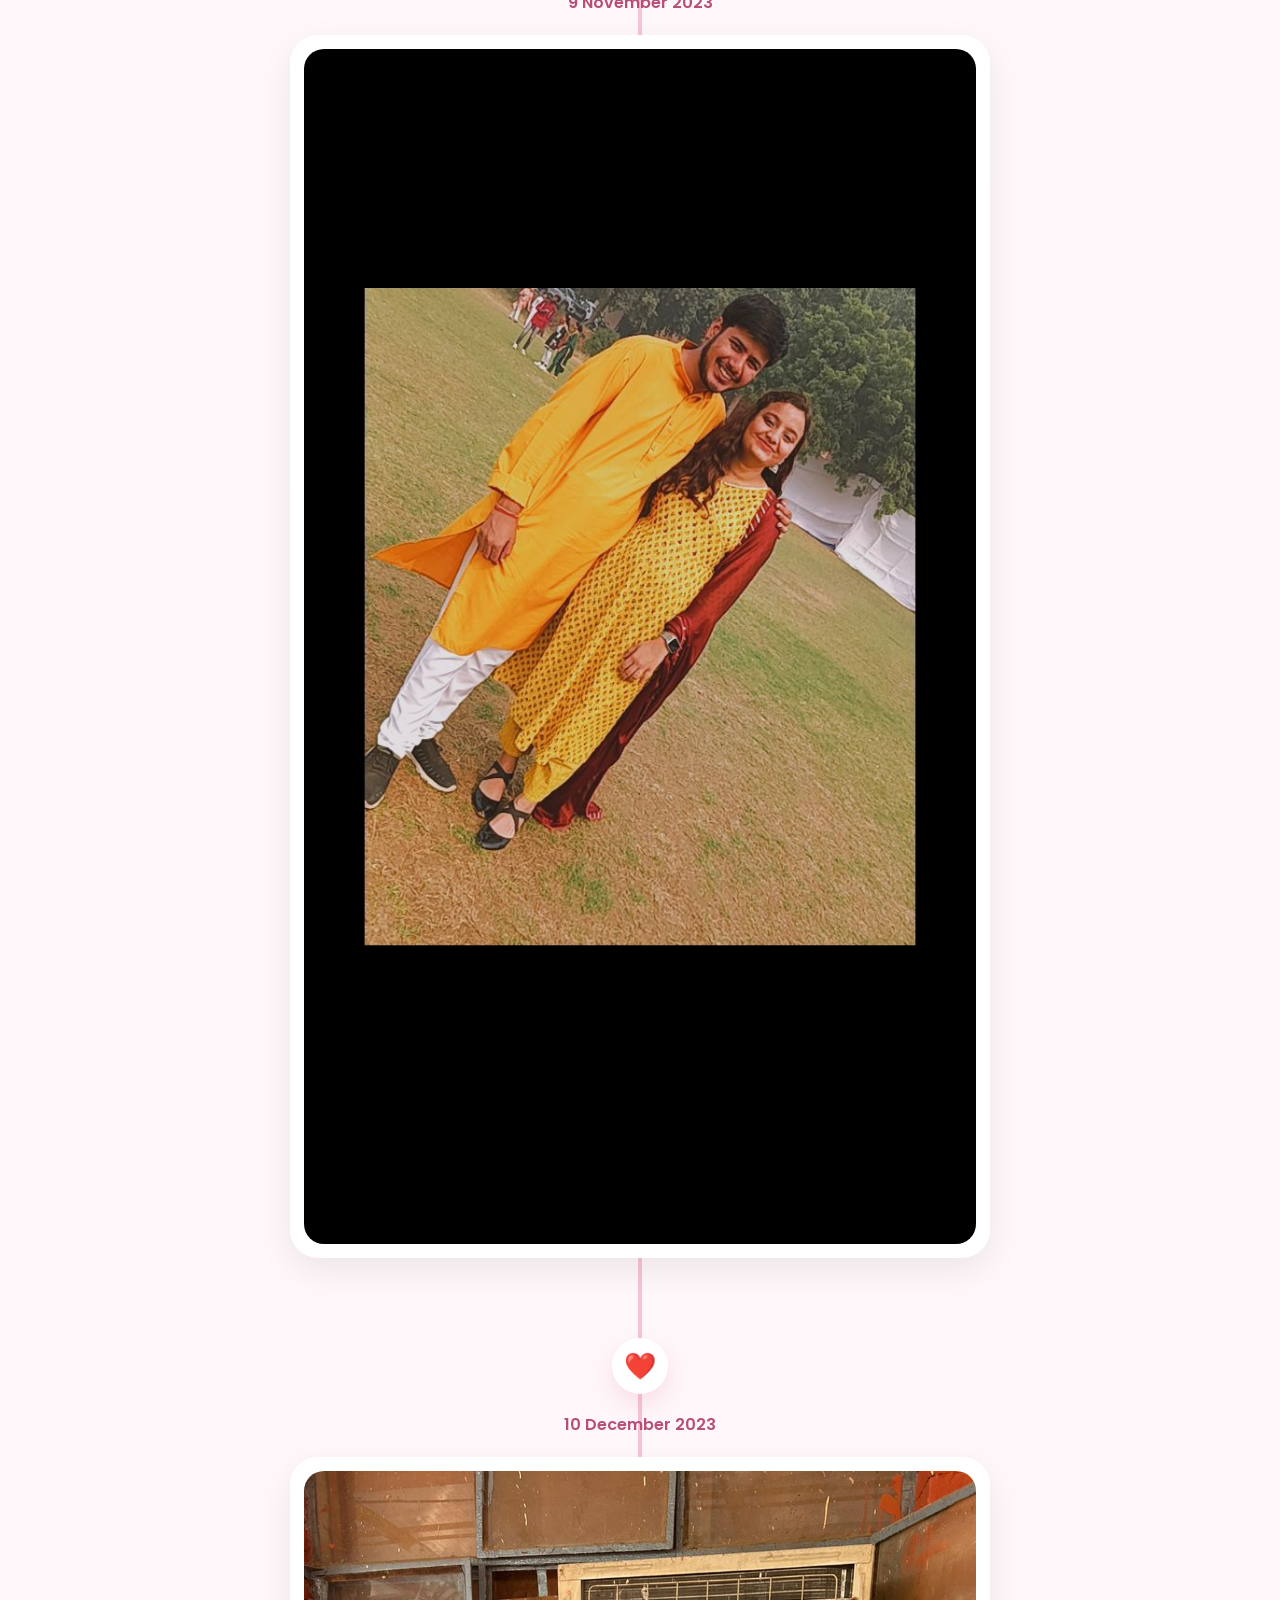
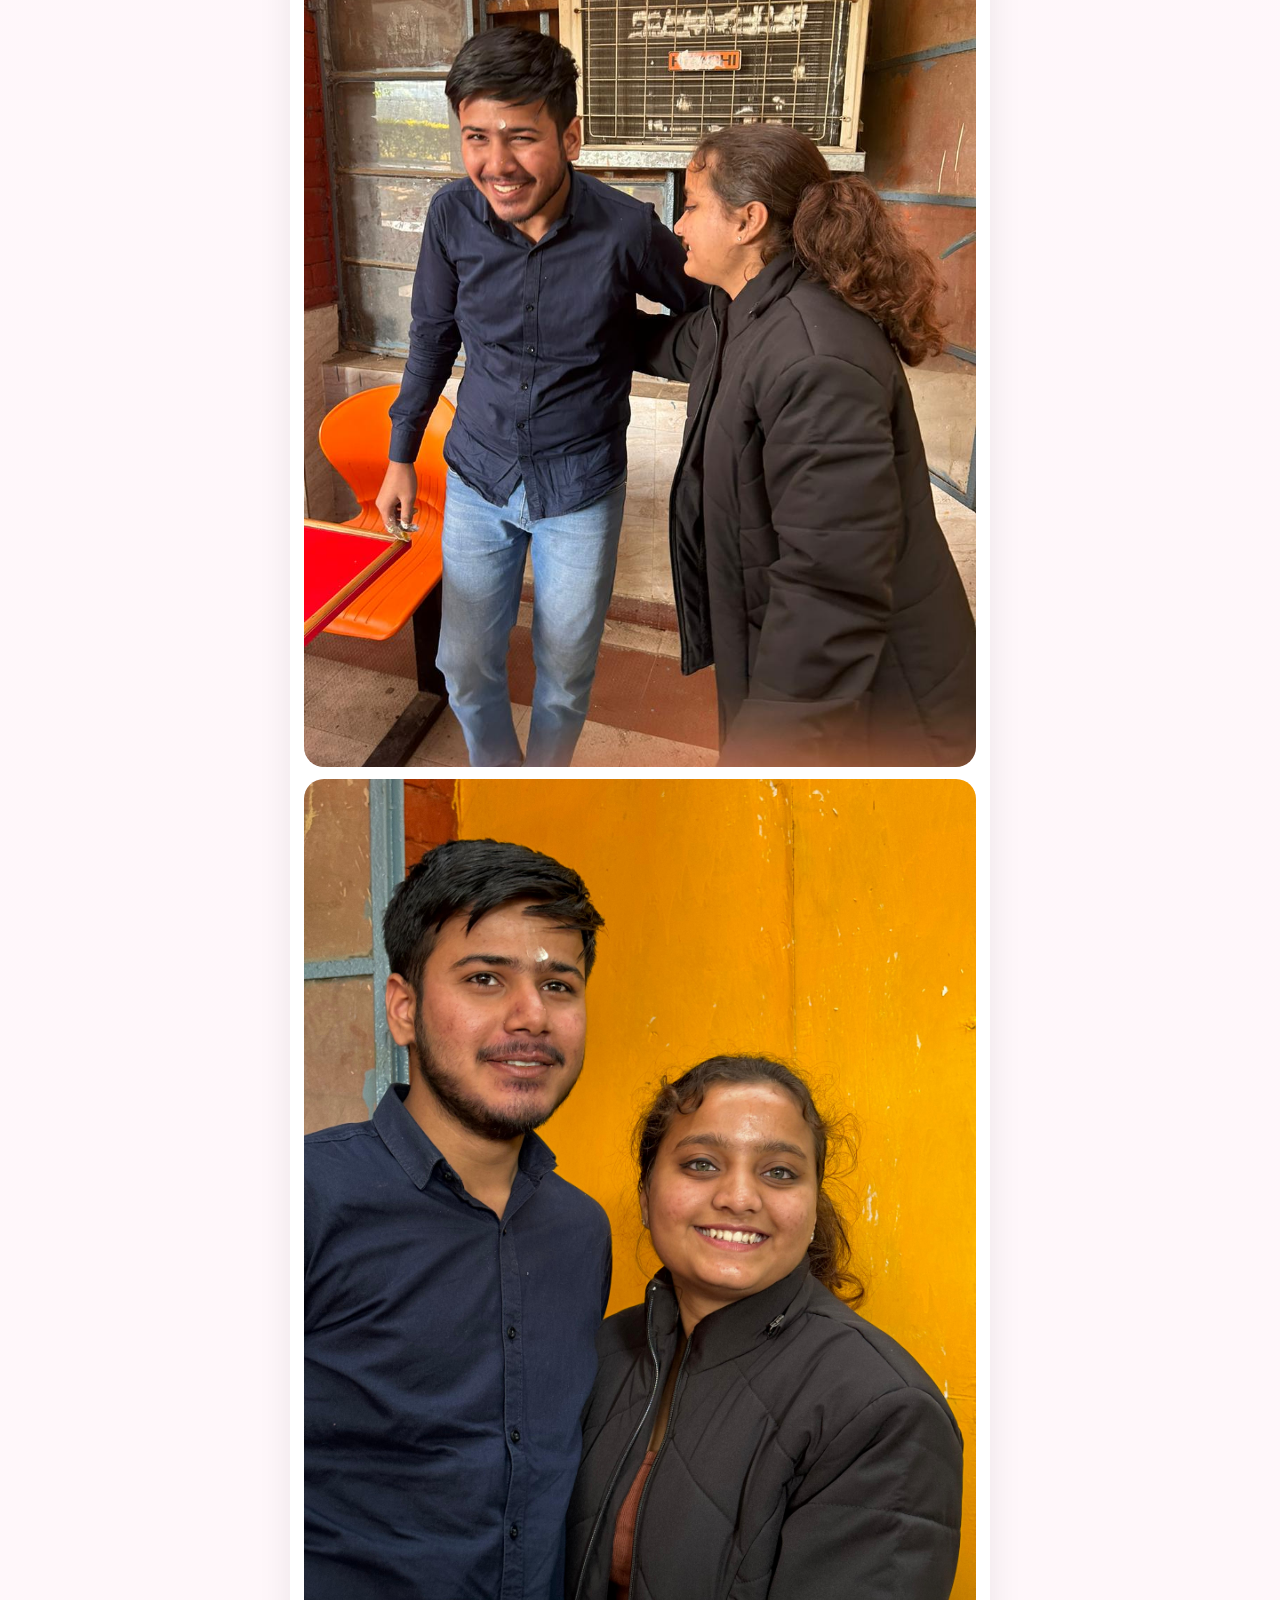
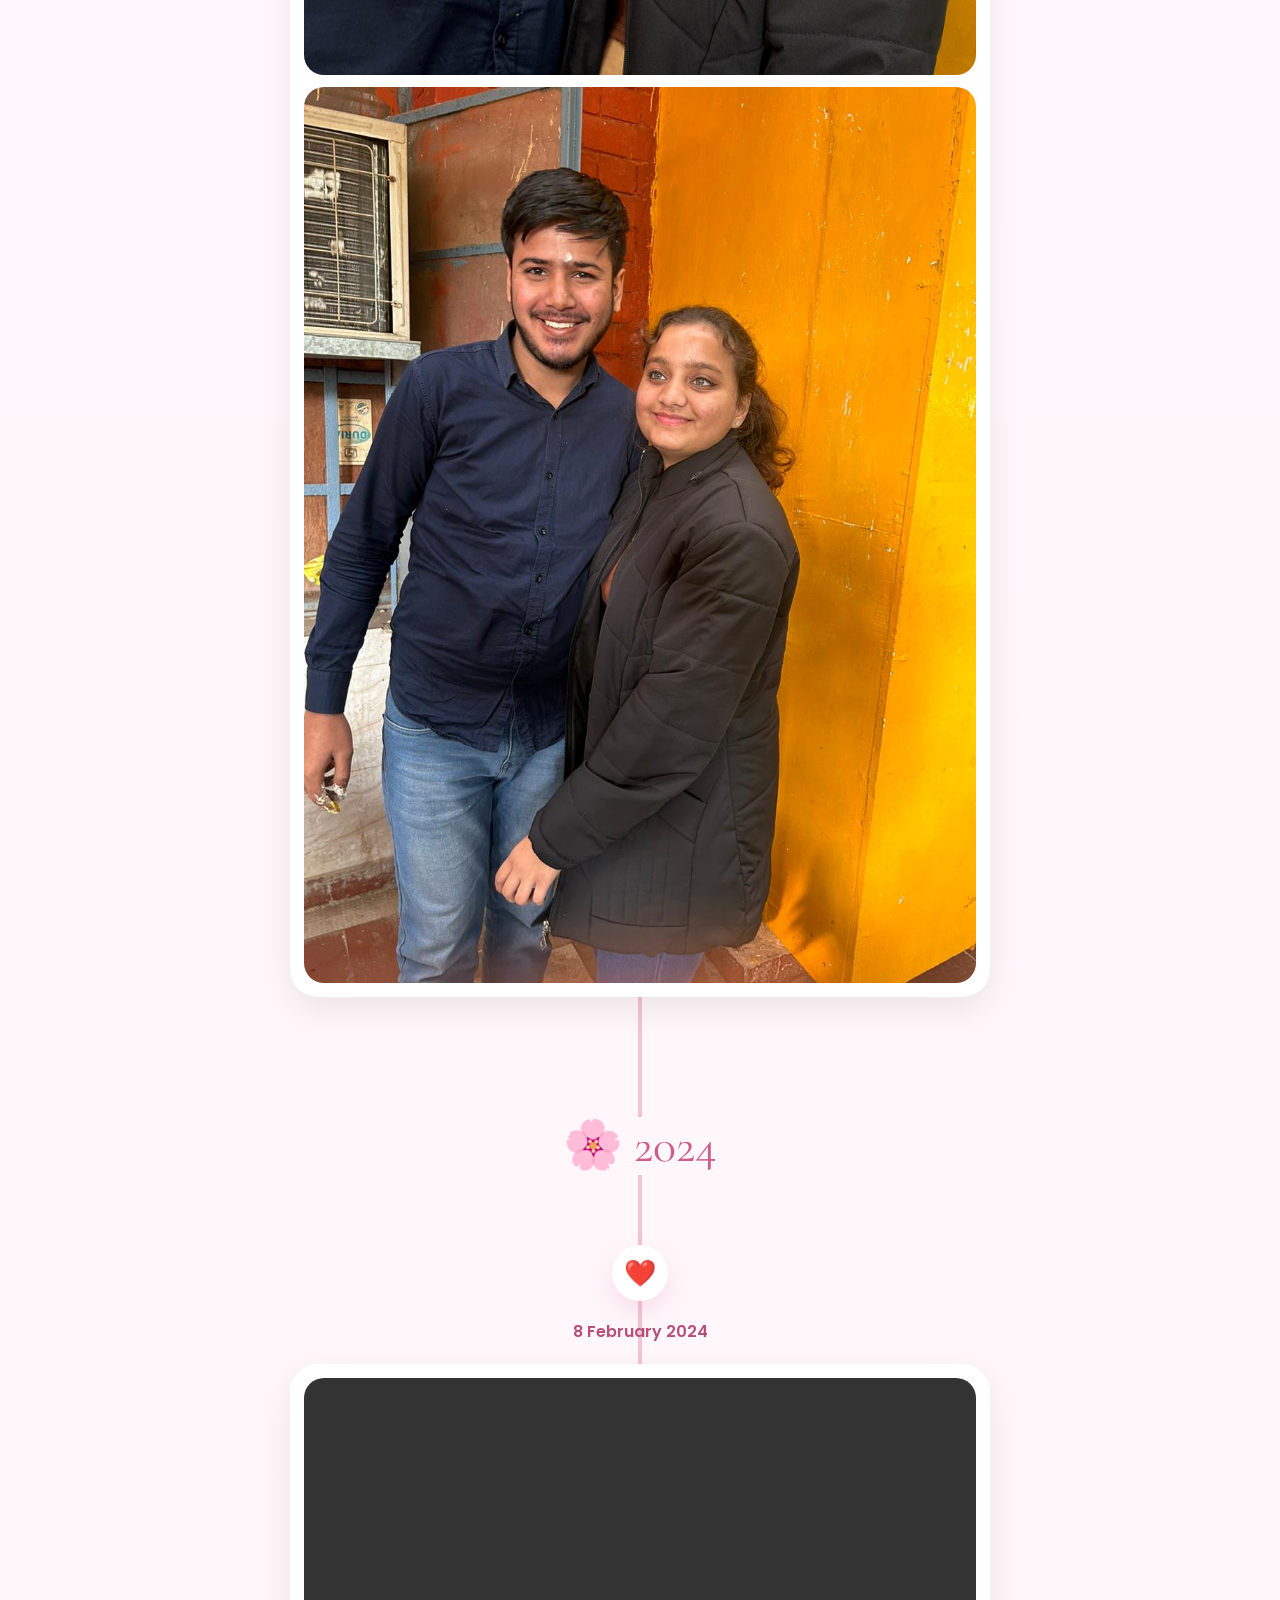
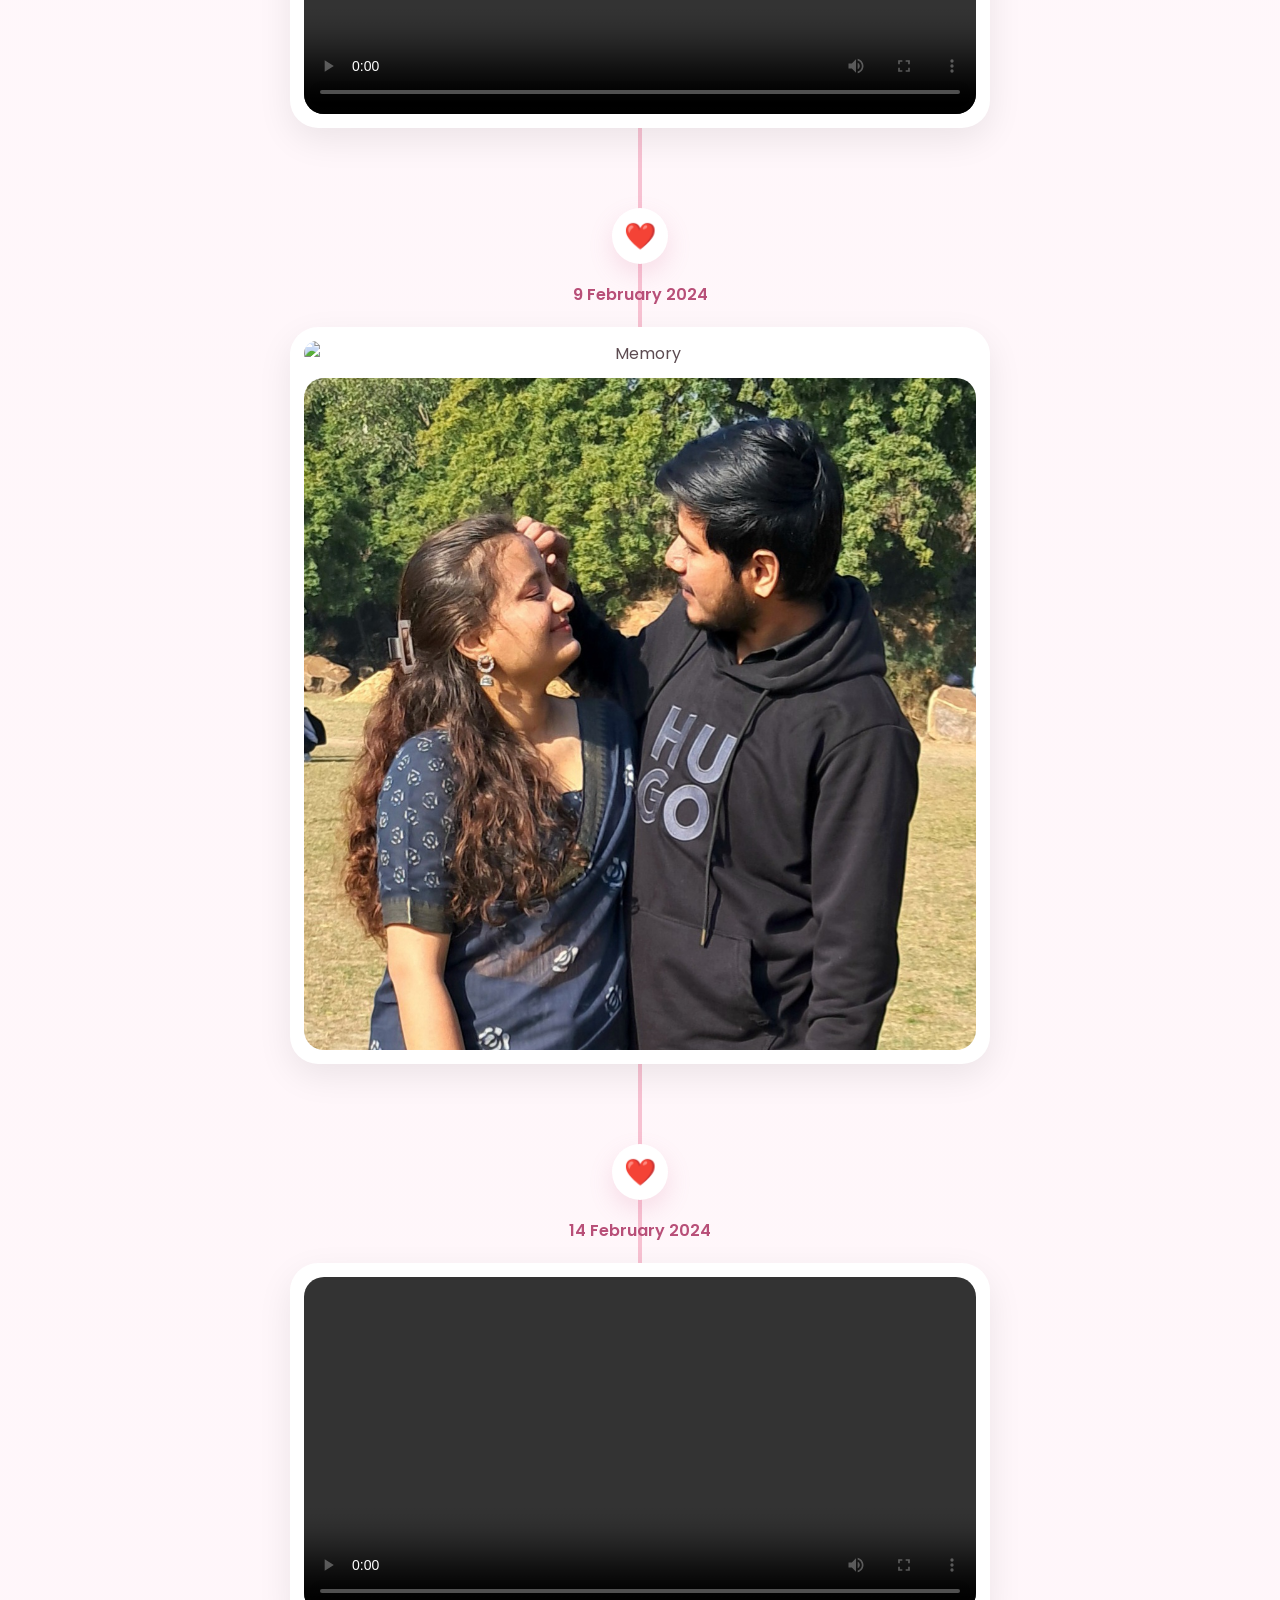
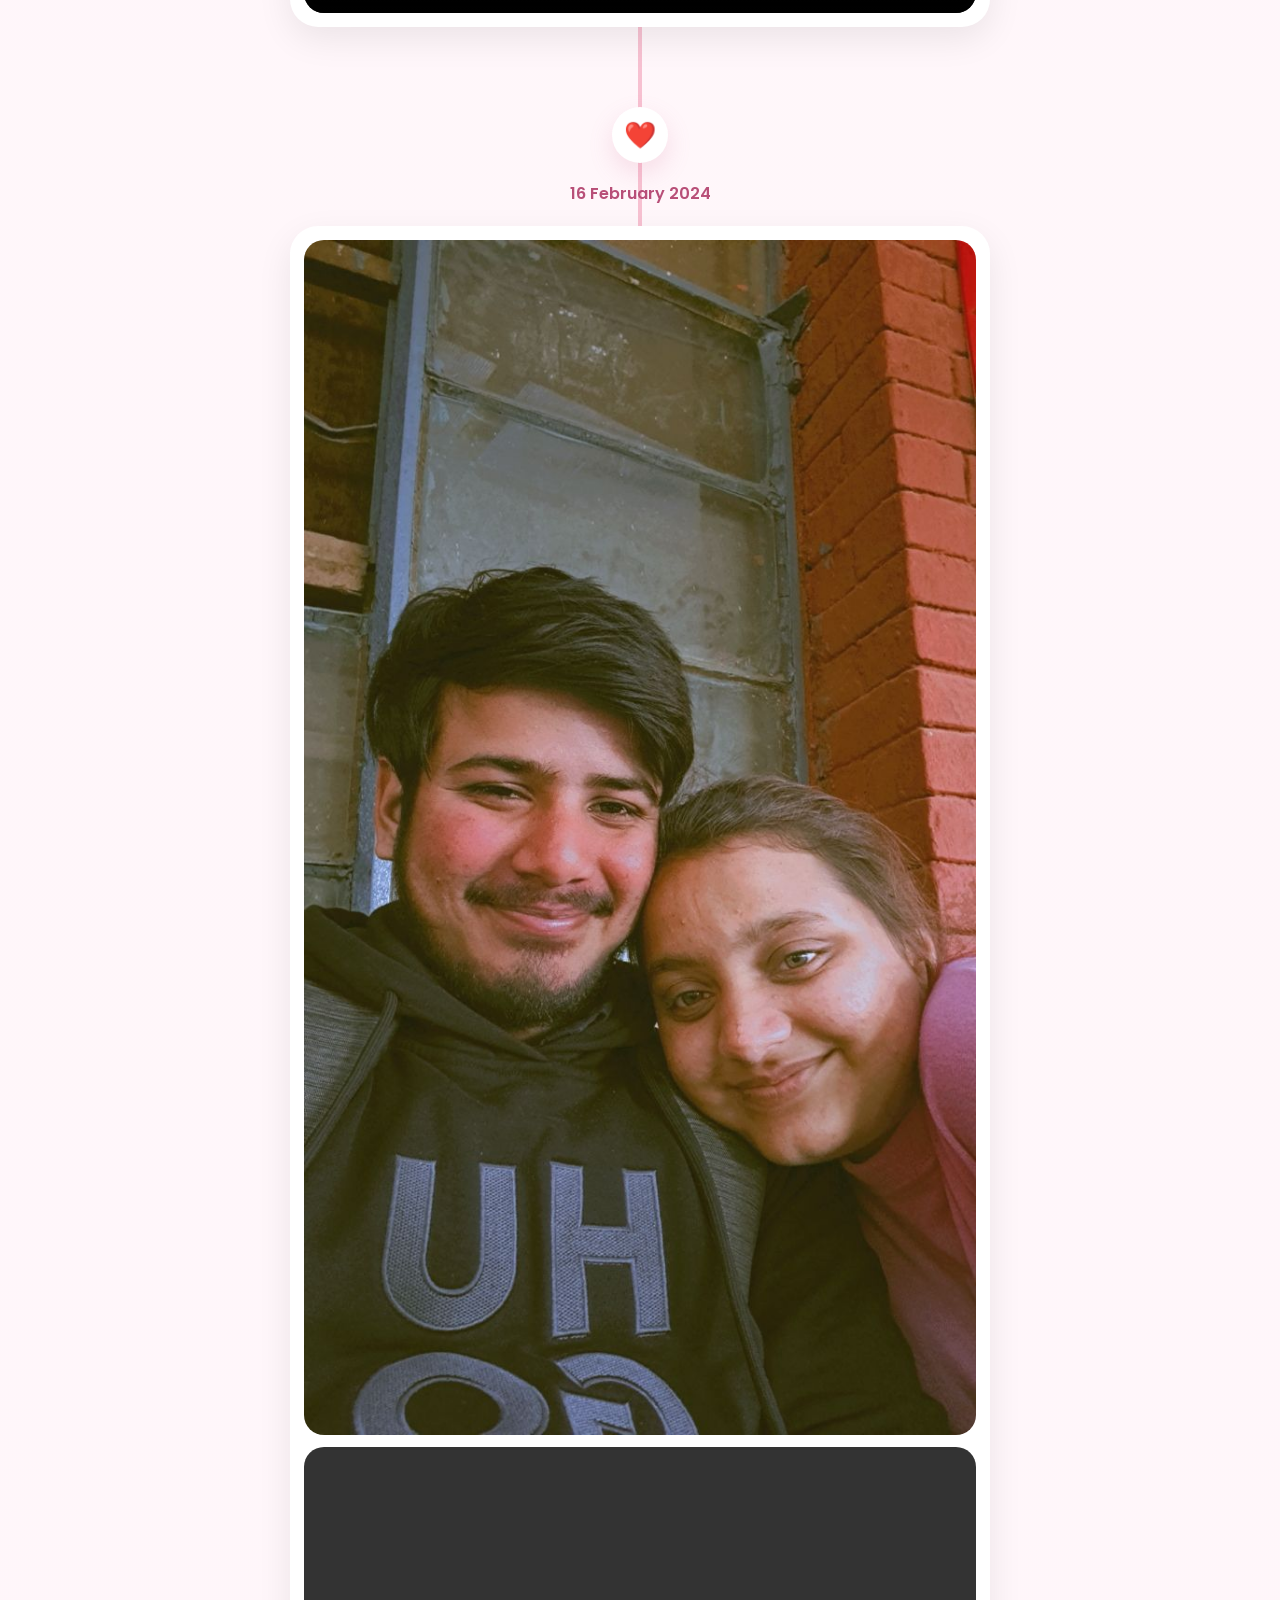
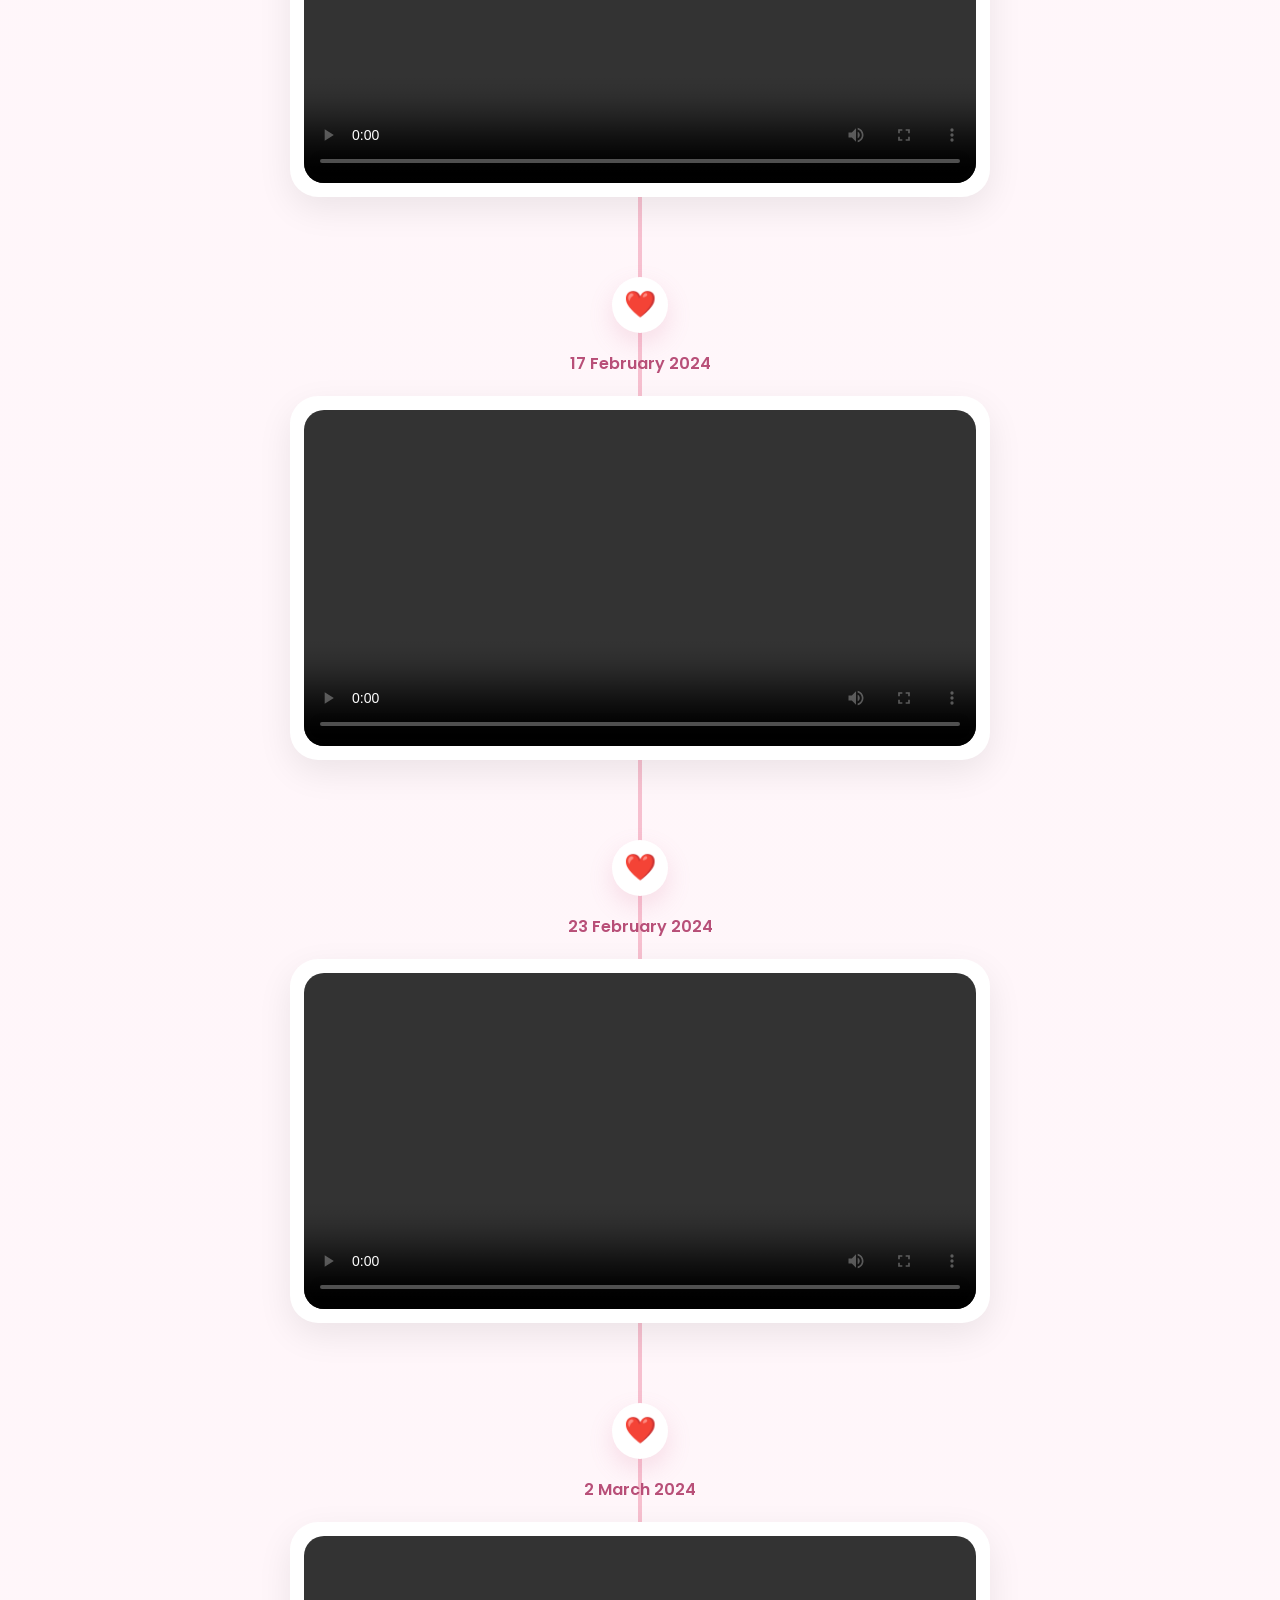
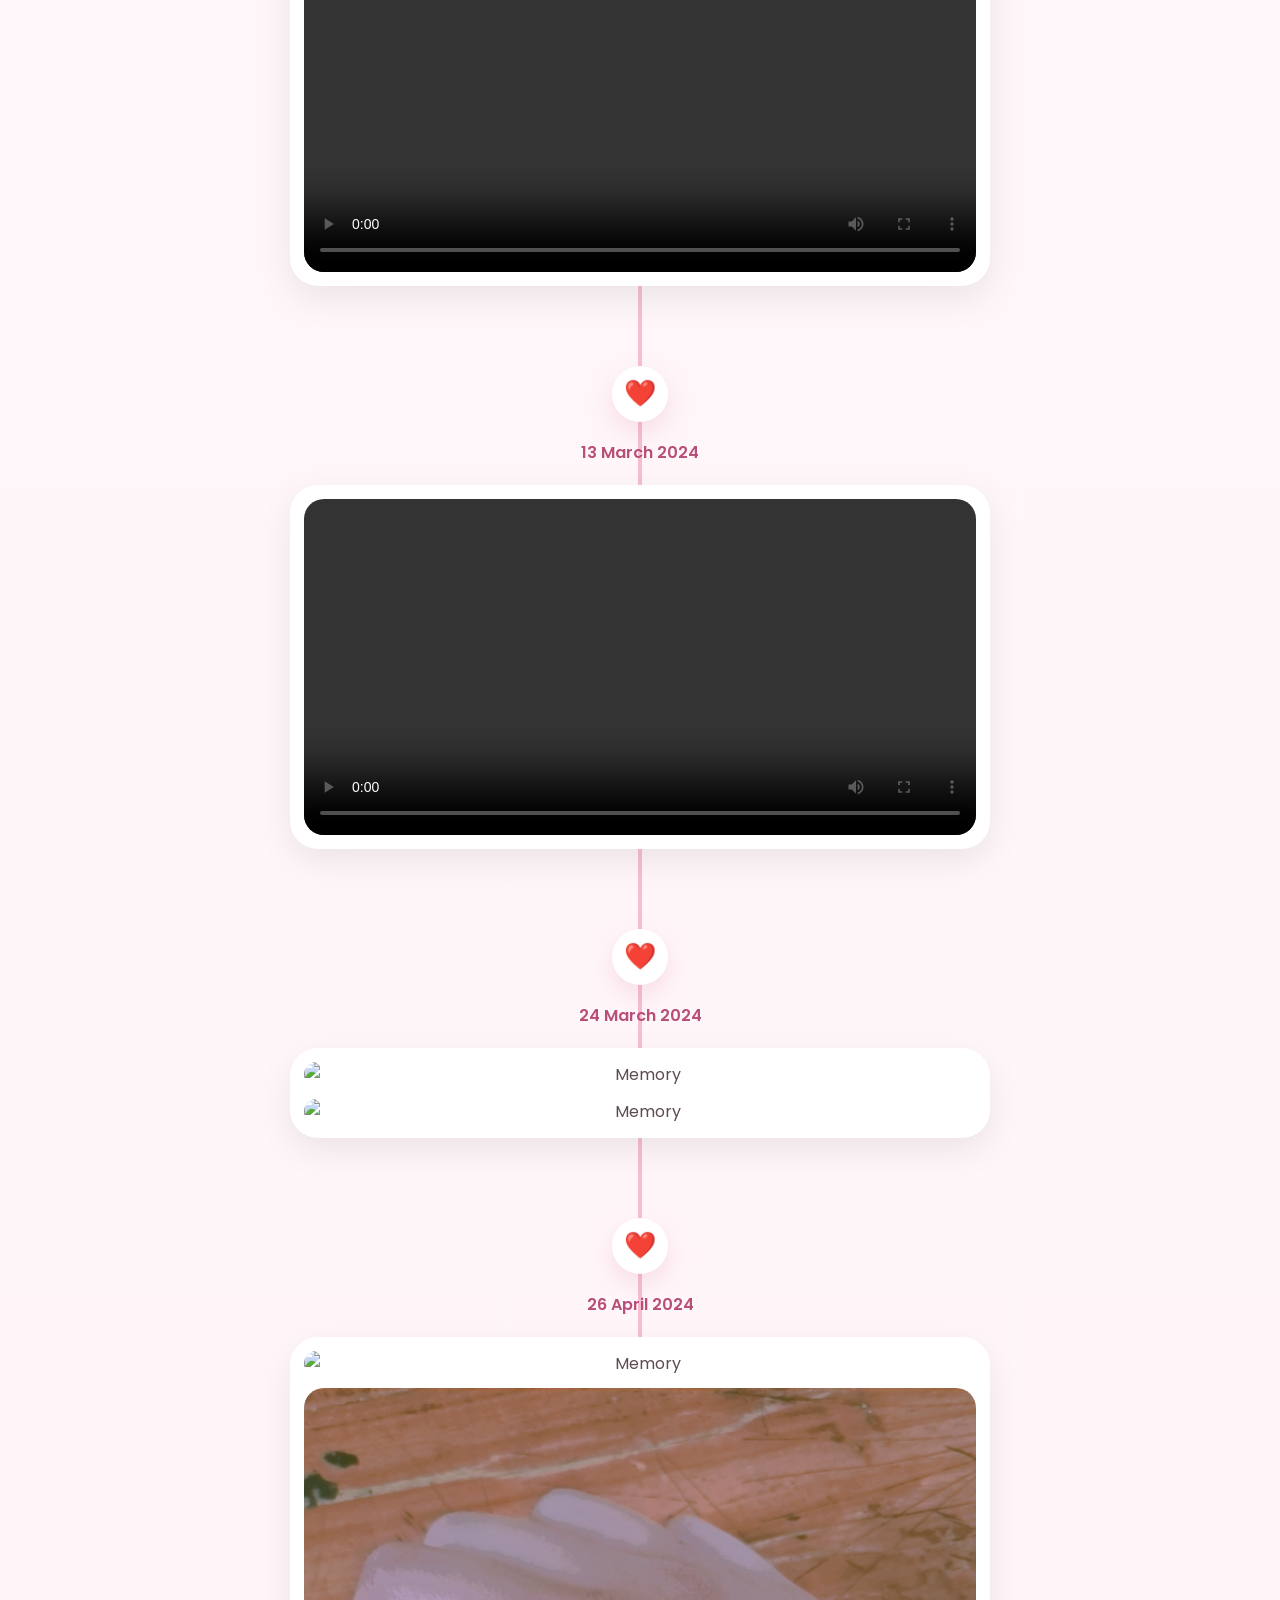
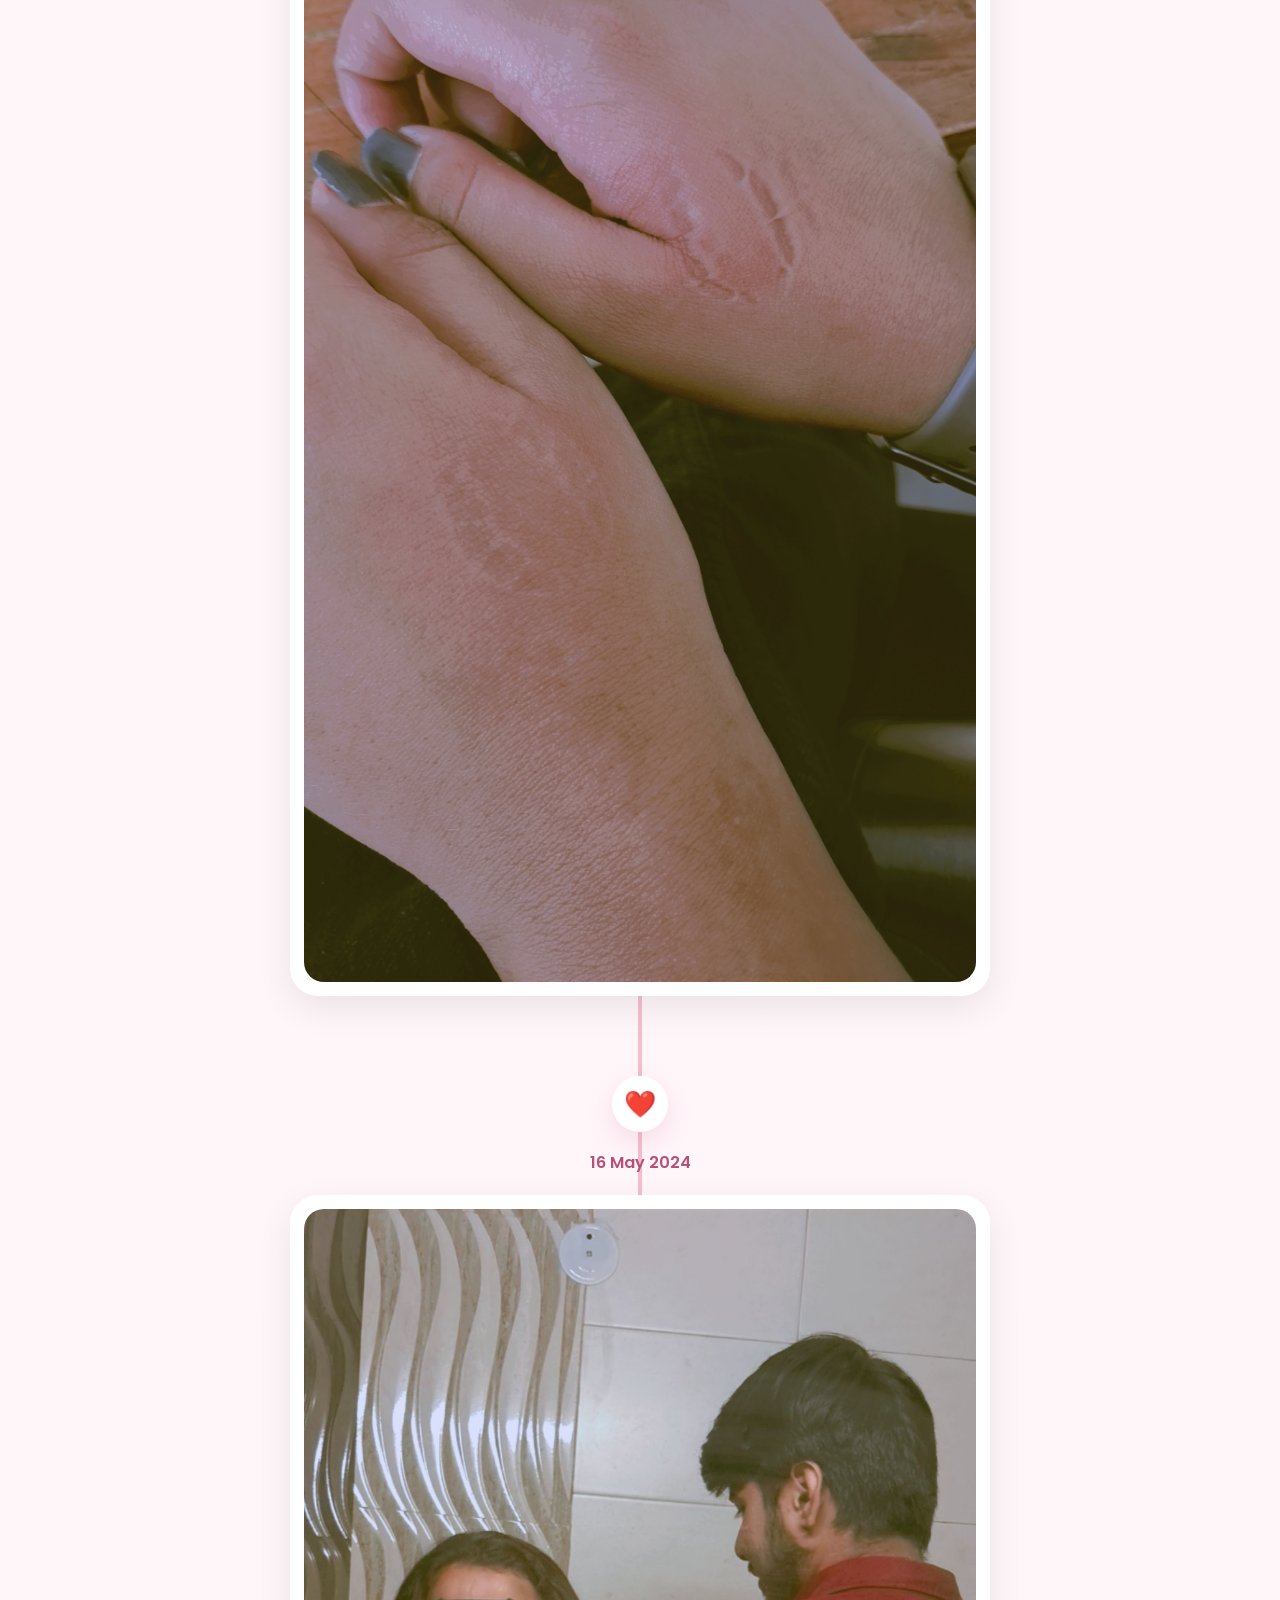
==== commit 39aa4592: "Update birthday.html" ====
--- a/birthday.html
+++ b/birthday.html
@@ -157,8 +157,6 @@
         </div>
 
     </div>
-
-</section>
 
 </section>
 
--- a/css/birthday.css
+++ b/css/birthday.css
@@ -655,323 +655,198 @@
 
 }
 
-/* =========================
-   MUSIC MODAL
-========================= */
-
 .music-modal{
     position:fixed;
     inset:0;
 
+    background:
+    rgba(255,247,250,.96);
+
+    z-index:10000;
+
     display:flex;
     justify-content:center;
     align-items:center;
 
     padding:20px;
-
-    background:rgba(255,247,250,.96);
-
-    z-index:10000;
 }
 
 .music-popup{
-
     width:100%;
-    max-width:420px;
-
-    background:white;
-
-    border-radius:28px;
-
-    padding:24px;
-
-    box-shadow:
-        0 20px 50px rgba(0,0,0,.12);
-
-    max-height:85vh;
-
-    overflow-y:auto;
+    max-width:500px;
+
+    background:white;
+
+    border-radius:30px;
+
+    padding:30px;
+
+    box-shadow:
+        0 15px 40px rgba(0,0,0,.08);
 }
 
 .music-popup h2{
-
-    text-align:center;
-
-    color:#cf5d89;
-
-    margin-bottom:8px;
+    text-align:center;
+    color:#cf5d89;
+    margin-bottom:10px;
 }
 
 .music-popup p{
-
-    text-align:center;
-
-    margin-bottom:20px;
-
+    text-align:center;
+    color:#7a636b;
+    margin-bottom:25px;
+}
+
+.song-card{
+    display:flex;
+    align-items:center;
+
+    gap:15px;
+
+    padding:10px;
+
+    border-radius:15px;
+
+    cursor:pointer;
+
+    margin-bottom:10px;
+
+    transition:.3s;
+}
+
+.song-card:hover{
+    background:#fff5f9;
+}
+
+.song-card.active{
+    background:#ffe7f0;
+}
+
+.song-card img{
+    width:55px;
+    height:55px;
+    object-fit:cover;
+    border-radius:12px;
+}
+
+.song-title{
+    font-weight:600;
+}
+
+.song-artist{
+    font-size:.85rem;
+    color:#7a636b;
+}
+
+#startJourney{
+    width:100%;
+
+    margin-top:15px;
+
+    padding:14px;
+
+    border:none;
+
+    background:#cf5d89;
+
+    color:white;
+
+    border-radius:15px;
+
+    cursor:pointer;
+}
+
+#startJourney:disabled{
+    opacity:.5;
+    cursor:not-allowed;
+}
+
+.mini-player{
+    position:fixed;
+backdrop-filter: blur(10px);
+    bottom:12px;
+    left:12px;
+    right:12px;
+max-width:800px;
+margin:auto;
+    background:white;
+
+    border-radius:18px;
+
+    display:flex;
+    align-items:center;
+
+    gap:12px;
+
+    padding:10px 14px;
+
+    box-shadow:
+        0 10px 30px rgba(0,0,0,.12);
+
+    z-index:999;
+}
+
+.hidden{
+    display:none;
+}
+
+#playerCover{
+    width:45px;
+    height:45px;
+
+    border-radius:10px;
+
+    object-fit:cover;
+}
+
+.player-info{
+    flex:1;
+    overflow:hidden;
+}
+
+#playerTitle{
+    font-size:.9rem;
+    font-weight:600;
+}
+
+#playerArtist{
+    font-size:.75rem;
     color:#777;
 }
 
-/* =========================
-   SONG CARDS
-========================= */
-
-.song-card{
-
-    display:flex;
-
+.player-controls{
+    display:flex;
+    gap:8px;
+}
+
+.player-controls button{
+    border:none;
+    background:none;
+    font-size:18px;
+    cursor:pointer;
+}
+
+.player-right{
+    flex:1;
+}
+
+.player-progress{
+    display:flex;
     align-items:center;
-
-    gap:12px;
-
-    padding:10px;
-
-    border-radius:16px;
-
+    gap:8px;
+
+    margin-bottom:6px;
+}
+
+.player-progress span{
+    font-size:.7rem;
+    color:#666;
+    min-width:35px;
+}
+
+#seekBar{
+    flex:1;
     cursor:pointer;
-
-    transition:.3s;
-
-    margin-bottom:10px;
-}
-
-.song-card:hover{
-
-    background:#fff2f7;
-}
-
-.song-card.active{
-
-    background:#ffe3ef;
-}
-
-.song-card img{
-
-    width:60px;
-
-    height:60px;
-
-    object-fit:cover;
-
-    border-radius:12px;
-
-    flex-shrink:0;
-}
-
-.song-title{
-
-    font-weight:600;
-
-    color:#444;
-}
-
-.song-artist{
-
-    font-size:.85rem;
-
-    color:#888;
-}
-
-/* =========================
-   START BUTTON
-========================= */
-
-#startJourney{
-
-    width:100%;
-
-    margin-top:15px;
-
-    border:none;
-
-    background:#cf5d89;
-
-    color:white;
-
-    padding:14px;
-
-    border-radius:16px;
-
-    cursor:pointer;
-
-    font-weight:600;
-}
-
-#startJourney:disabled{
-
-    opacity:.5;
-
-    cursor:not-allowed;
-}
-
-/* =========================
-   MINI PLAYER
-========================= */
-
-.mini-player{
-
-    position:fixed;
-
-    left:10px;
-    right:10px;
-    bottom:10px;
-
-    background:white;
-
-    border-radius:20px;
-
-    padding:10px;
-
-    display:flex;
-
-    align-items:center;
-
-    gap:10px;
-
-    box-shadow:
-        0 10px 30px rgba(0,0,0,.15);
-
-    z-index:9998;
-}
-
-.mini-player img{
-
-    width:55px;
-
-    height:55px;
-
-    border-radius:12px;
-
-    object-fit:cover;
-}
-
-.player-info{
-
-    flex:1;
-
-    min-width:0;
-}
-
-#playerTitle{
-
-    font-size:.9rem;
-
-    font-weight:600;
-
-    white-space:nowrap;
-
-    overflow:hidden;
-
-    text-overflow:ellipsis;
-}
-
-#playerArtist{
-
-    font-size:.75rem;
-
-    color:#777;
-
-    white-space:nowrap;
-
-    overflow:hidden;
-
-    text-overflow:ellipsis;
-}
-
-.player-controls{
-
-    display:flex;
-
-    gap:6px;
-}
-
-.player-controls button{
-
-    border:none;
-
-    background:#ffe6f0;
-
-    border-radius:10px;
-
-    padding:8px;
-
-    cursor:pointer;
-}
-
-/* =========================
-   SEEKBAR
-========================= */
-
-.player-progress{
-
-    display:flex;
-
-    align-items:center;
-
-    gap:6px;
-
-    margin-top:4px;
-}
-
-#seekBar{
-
-    flex:1;
-}
-
-#currentTime,
-#duration{
-
-    font-size:.7rem;
-
-    color:#666;
-}
-
-/* =========================
-   AUTO SCROLL BUTTON
-========================= */
-
-#autoScrollBtn{
-
-    position:fixed;
-
-    right:15px;
-
-    bottom:95px;
-
-    border:none;
-
-    background:#cf5d89;
-
-    color:white;
-
-    padding:12px 18px;
-
-    border-radius:999px;
-
-    cursor:pointer;
-
-    z-index:9999;
-
-    box-shadow:
-        0 10px 25px rgba(0,0,0,.15);
-}
-
-#autoScrollBtn.active{
-
-    background:#6fcf97;
-}
-
-.hide-auto-scroll{
-
-    display:none !important;
-}
-
-/* =========================
-   HIDDEN
-========================= */
-
-.hidden{
-
-    display:none !important;
 }
 
 .reasons-container{
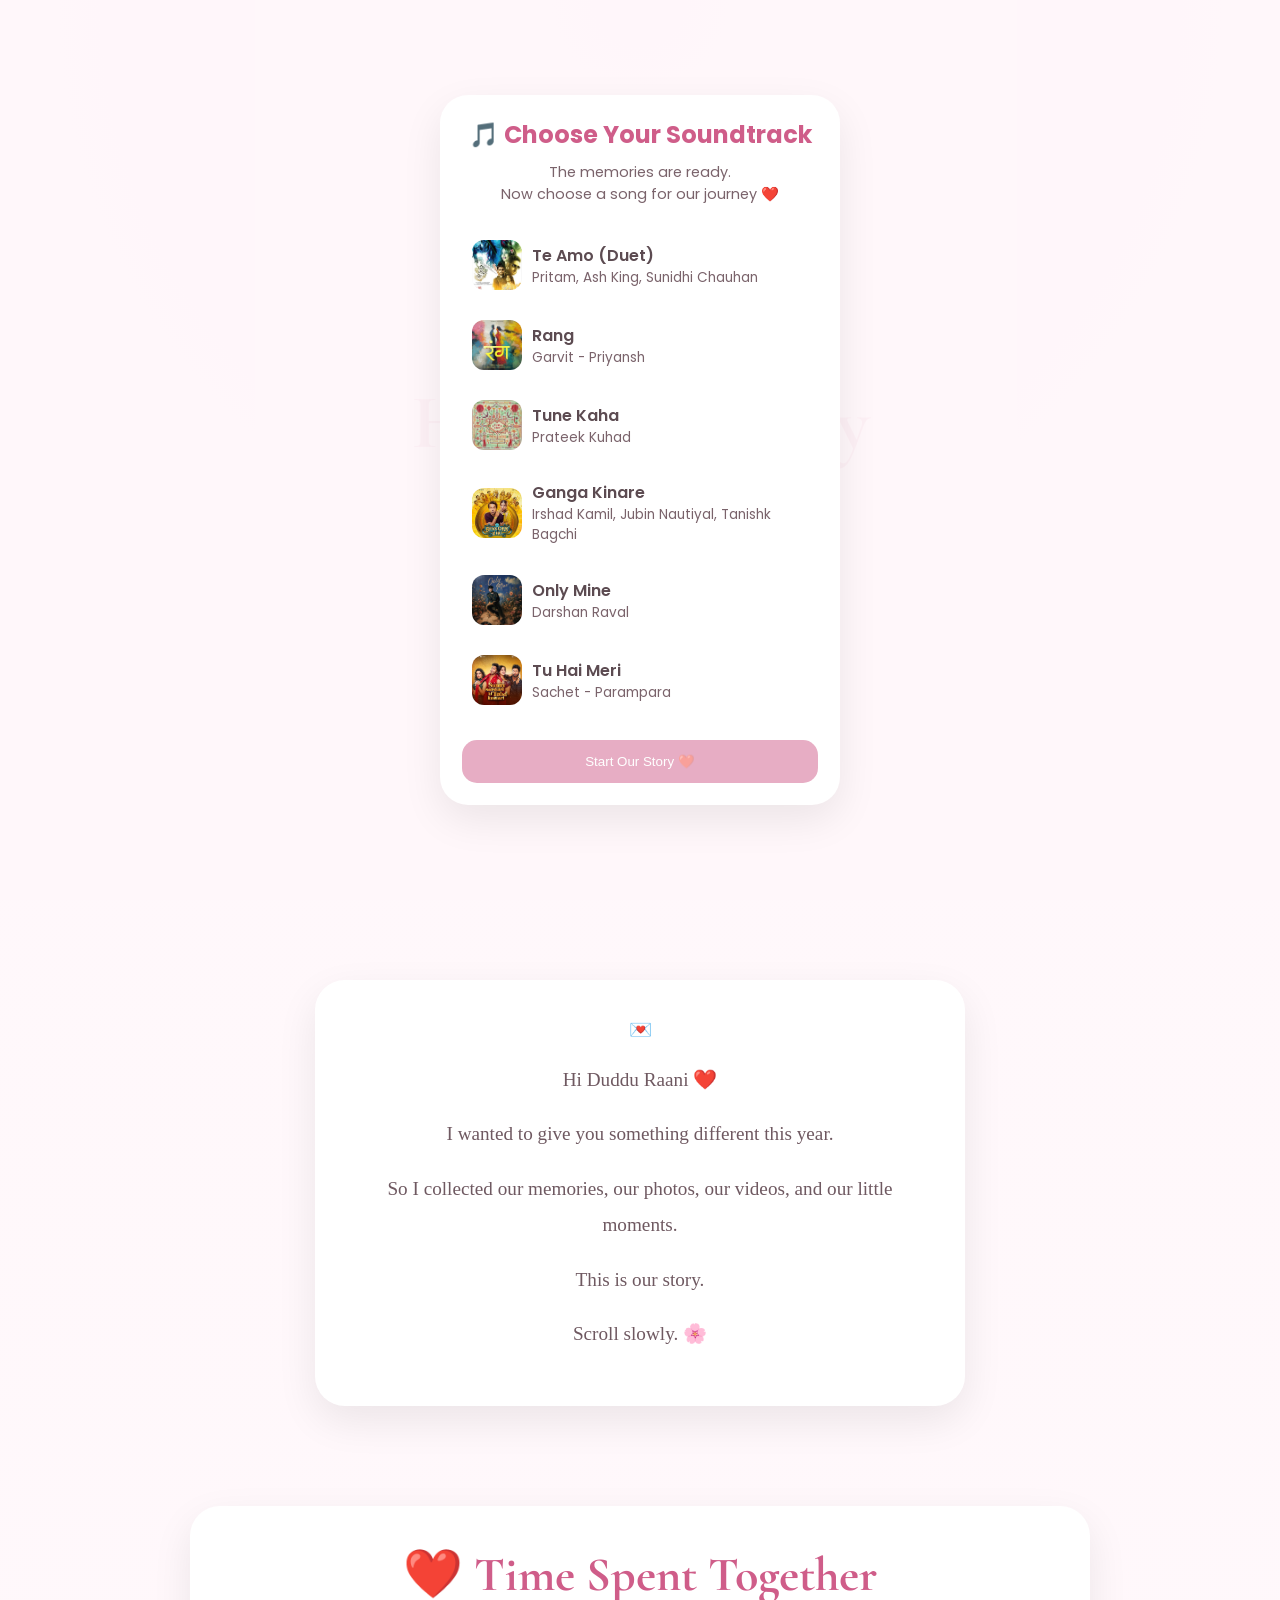
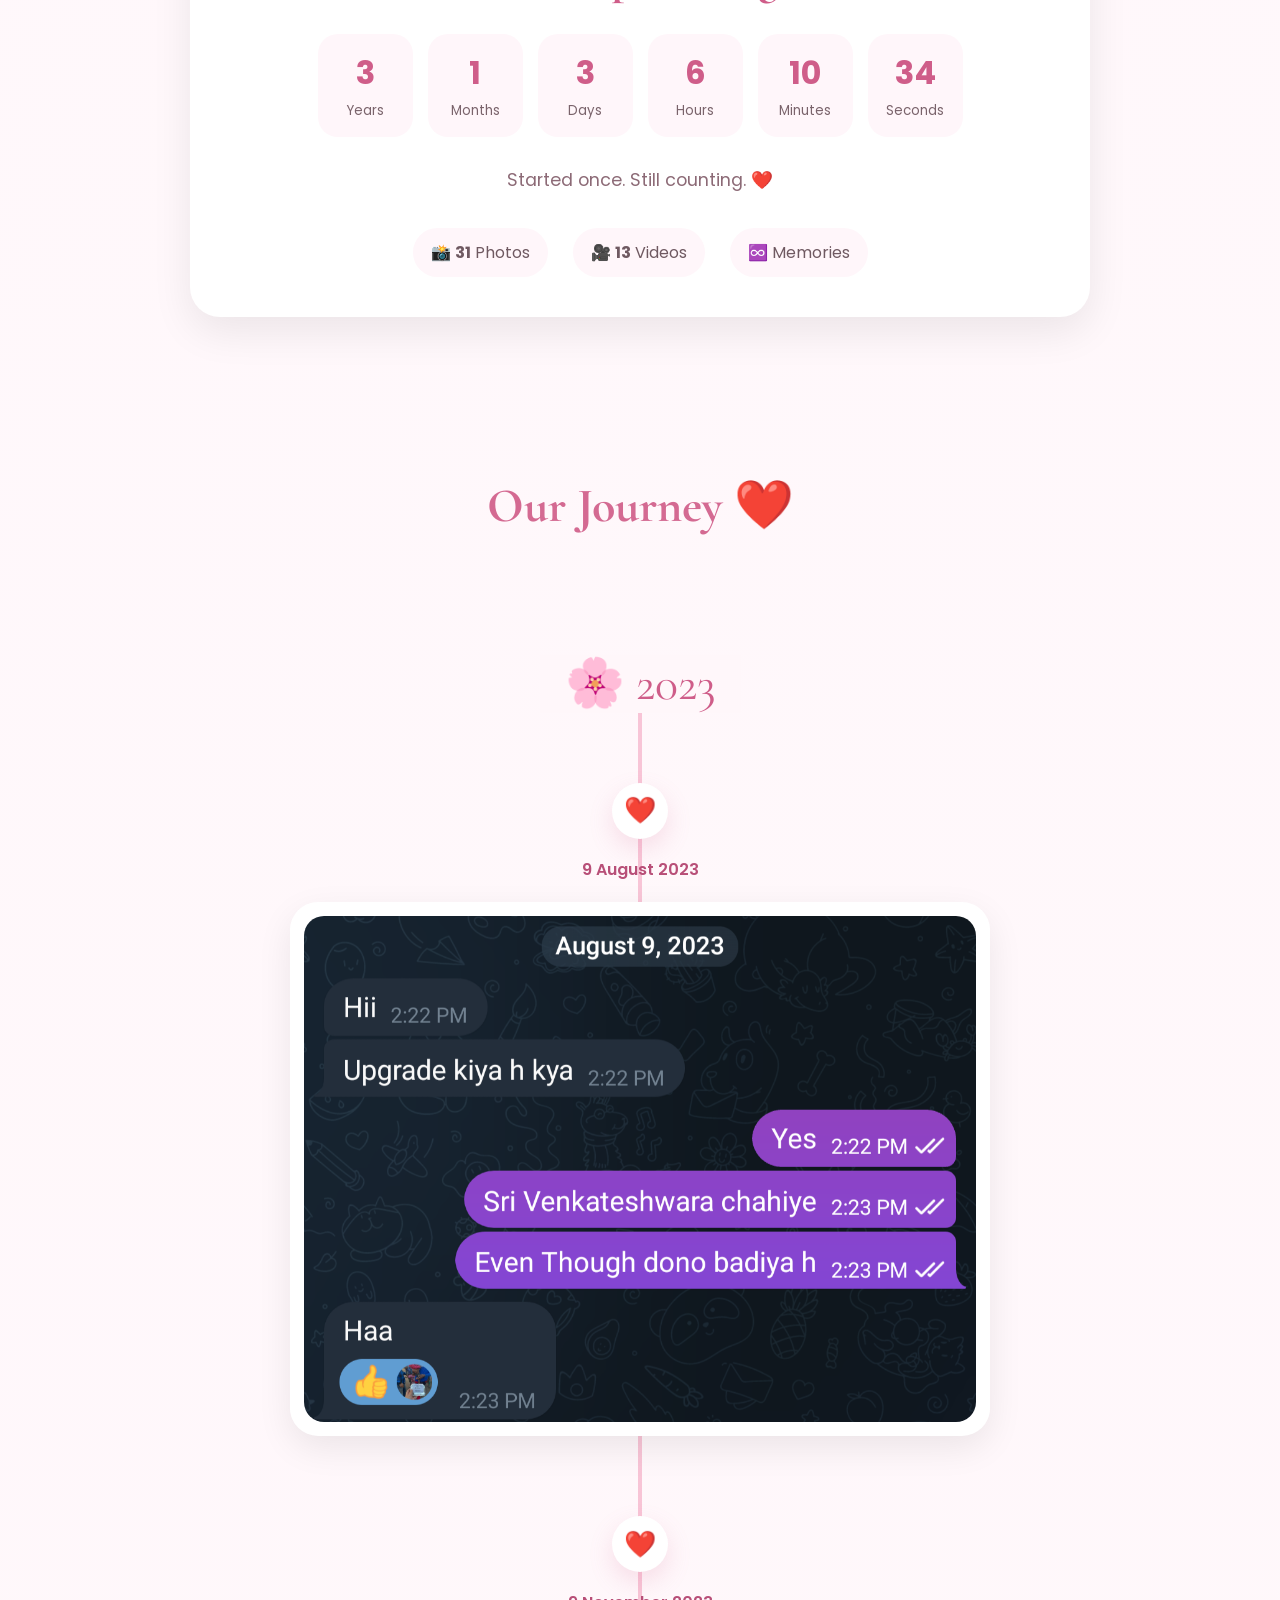
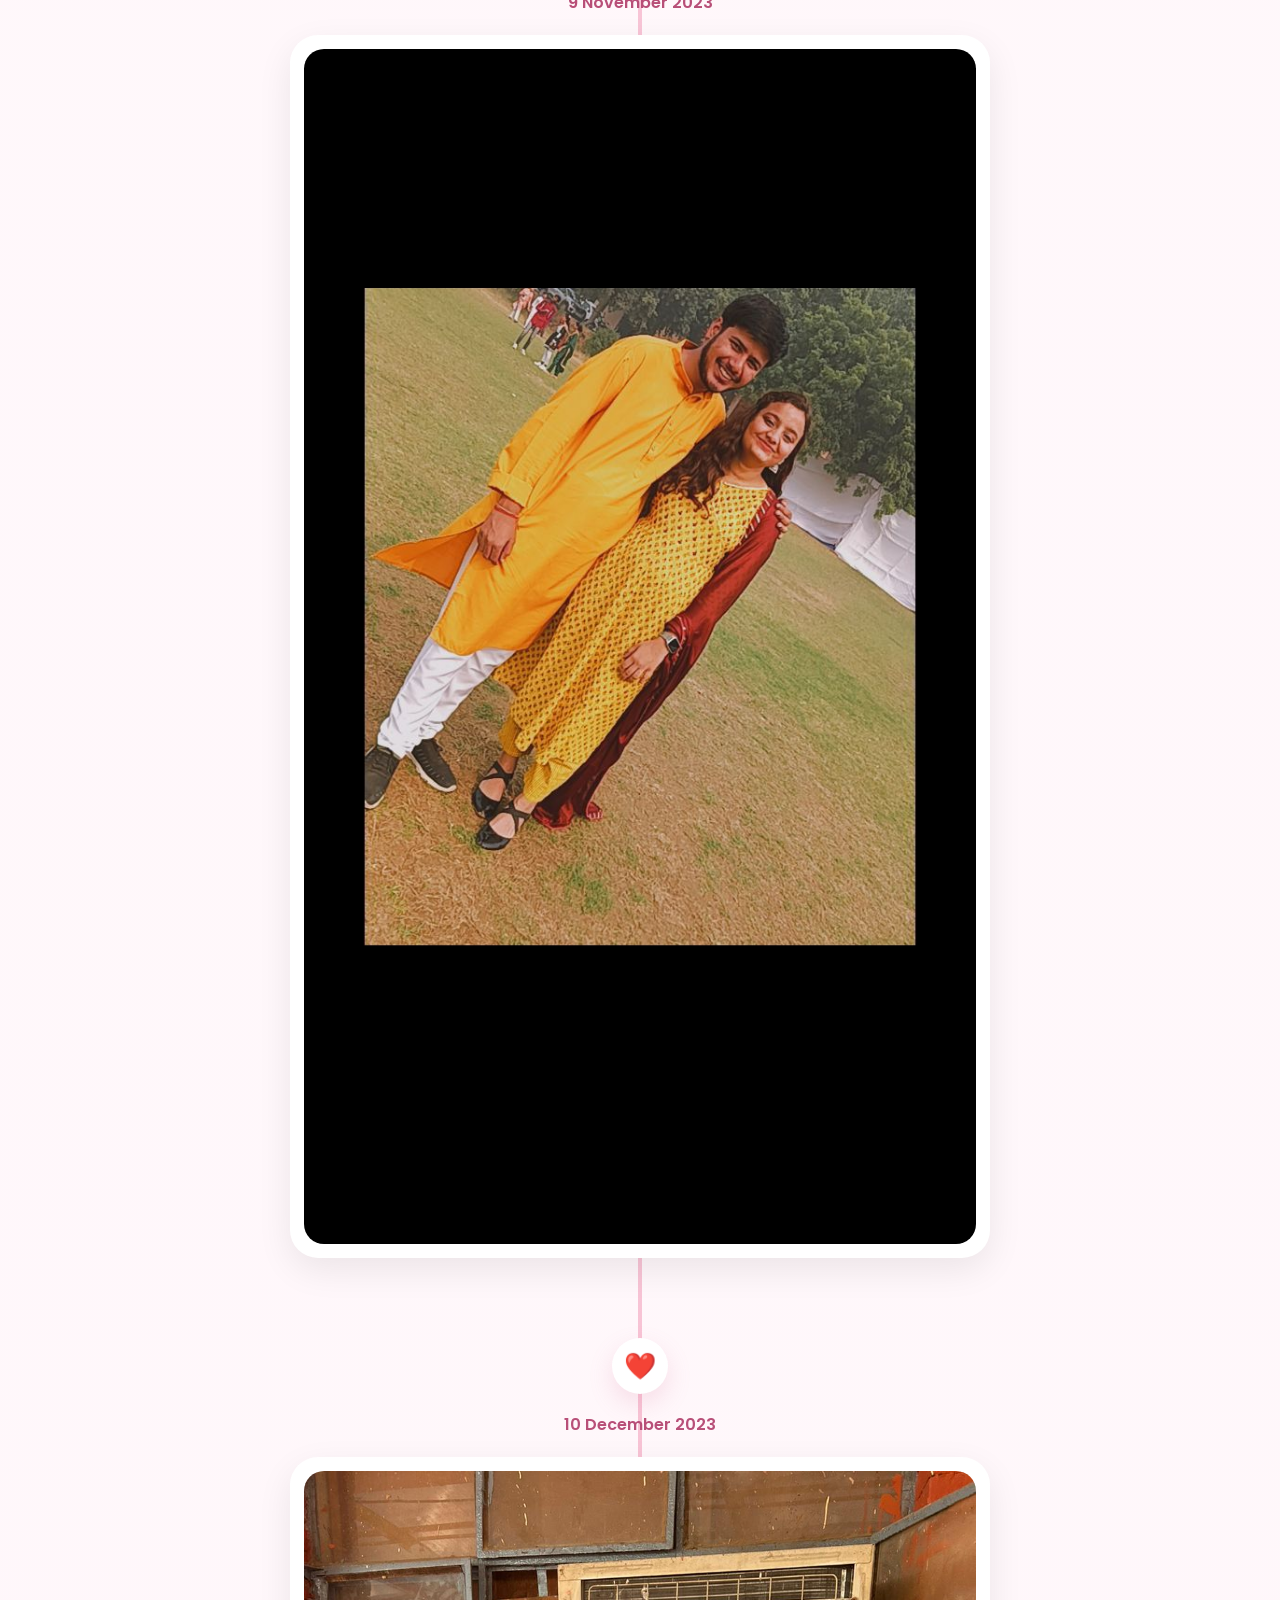
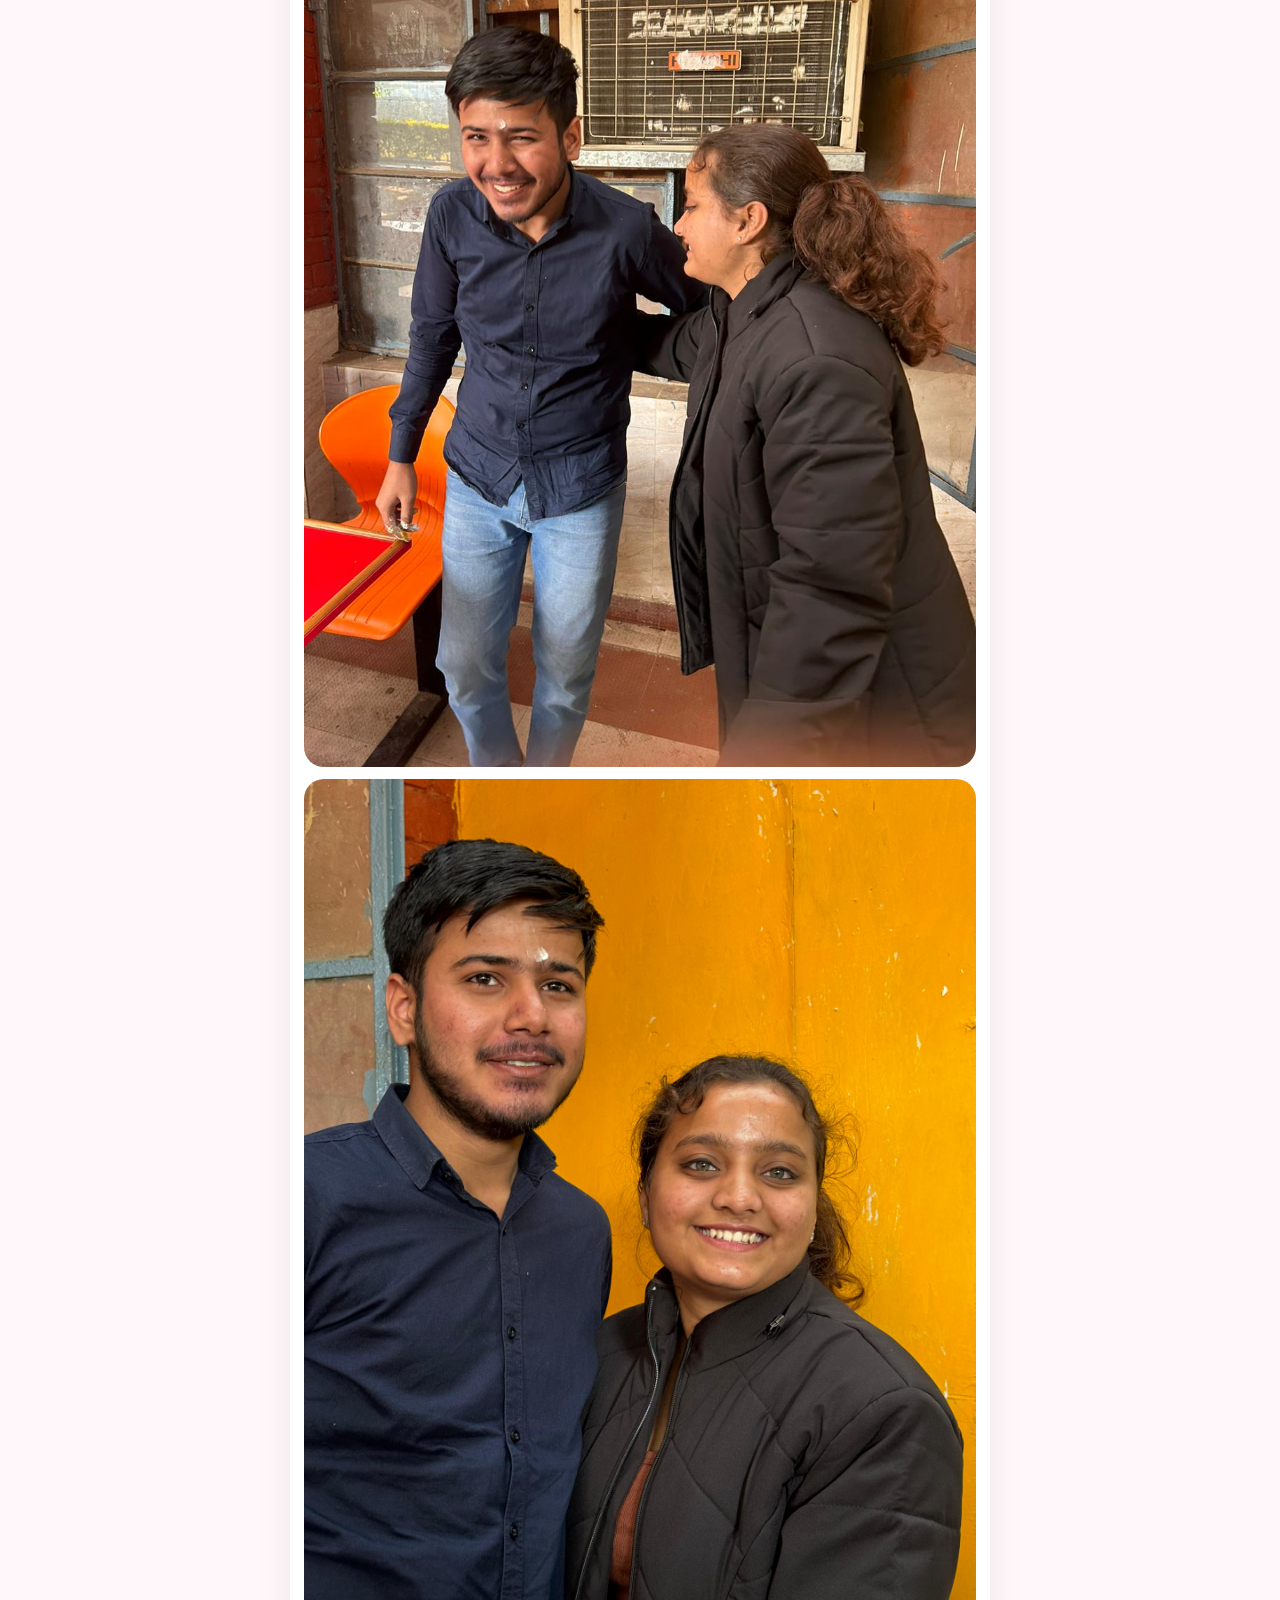
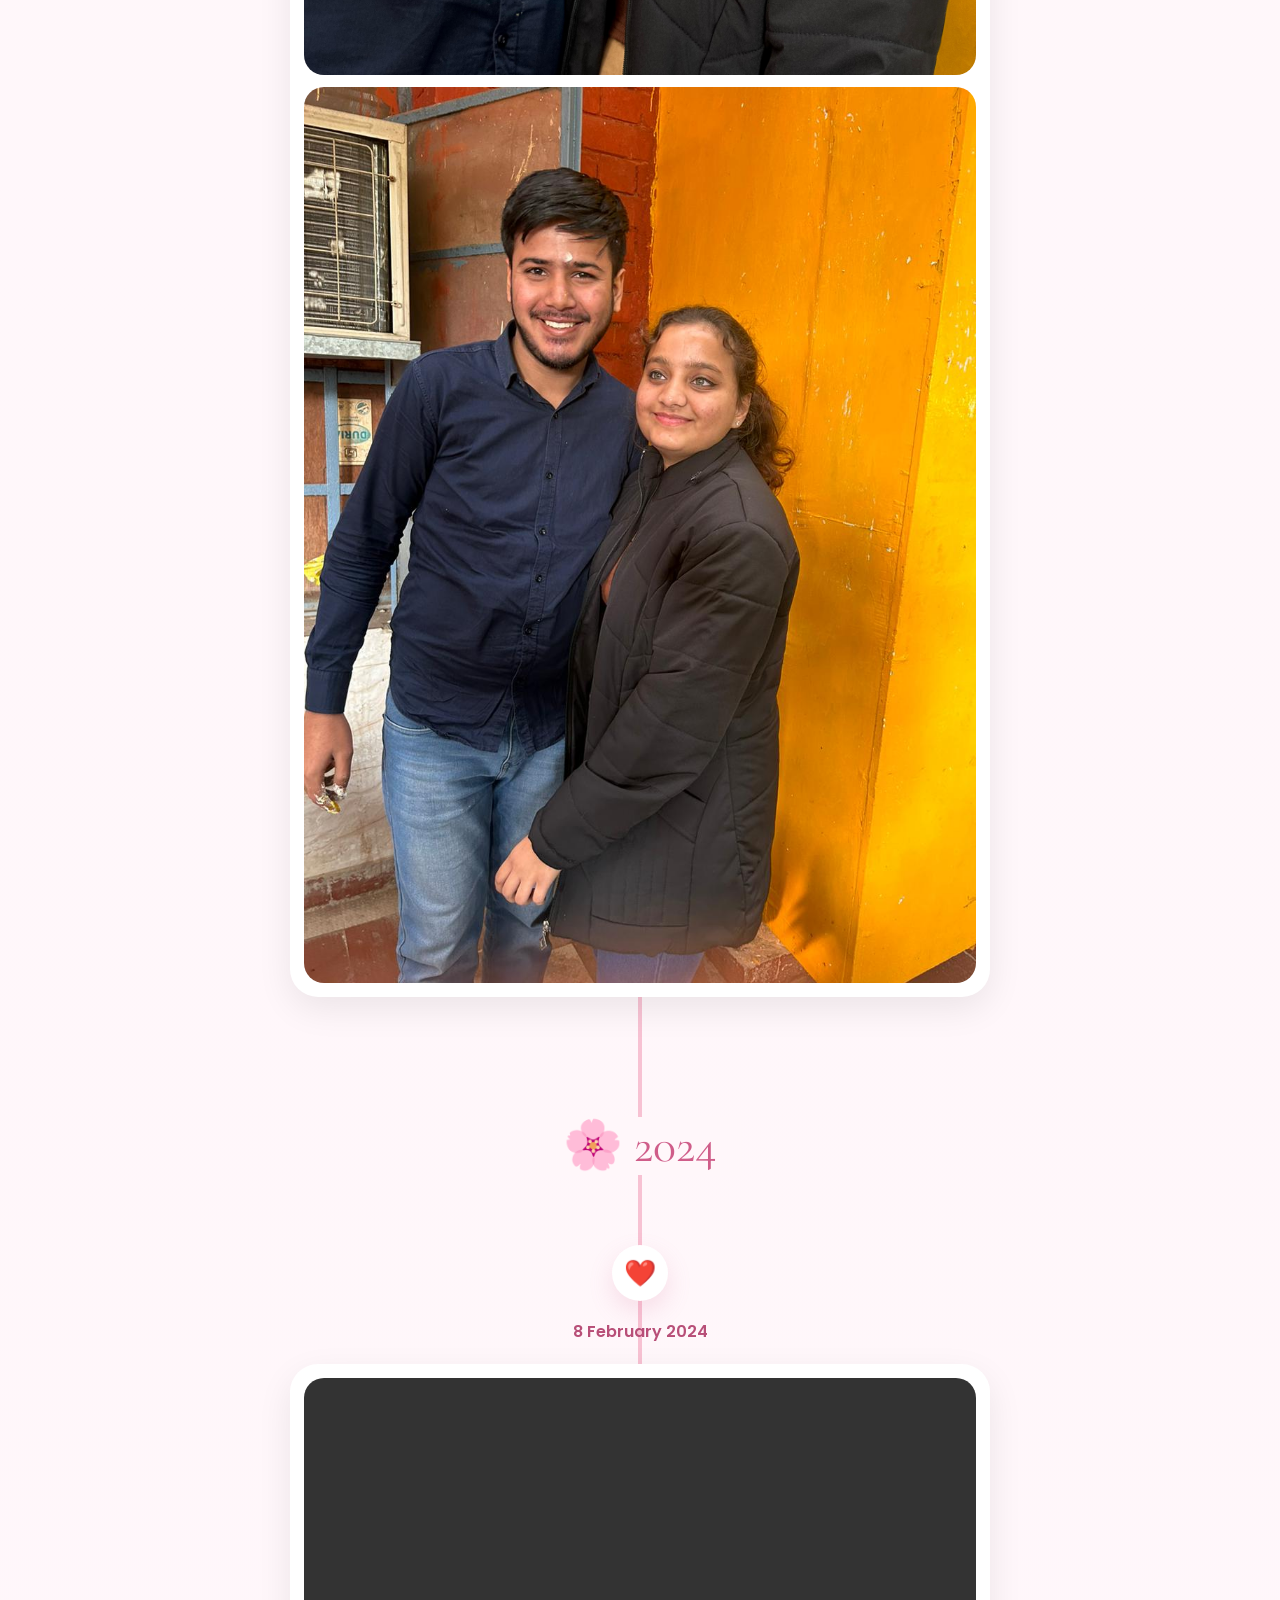
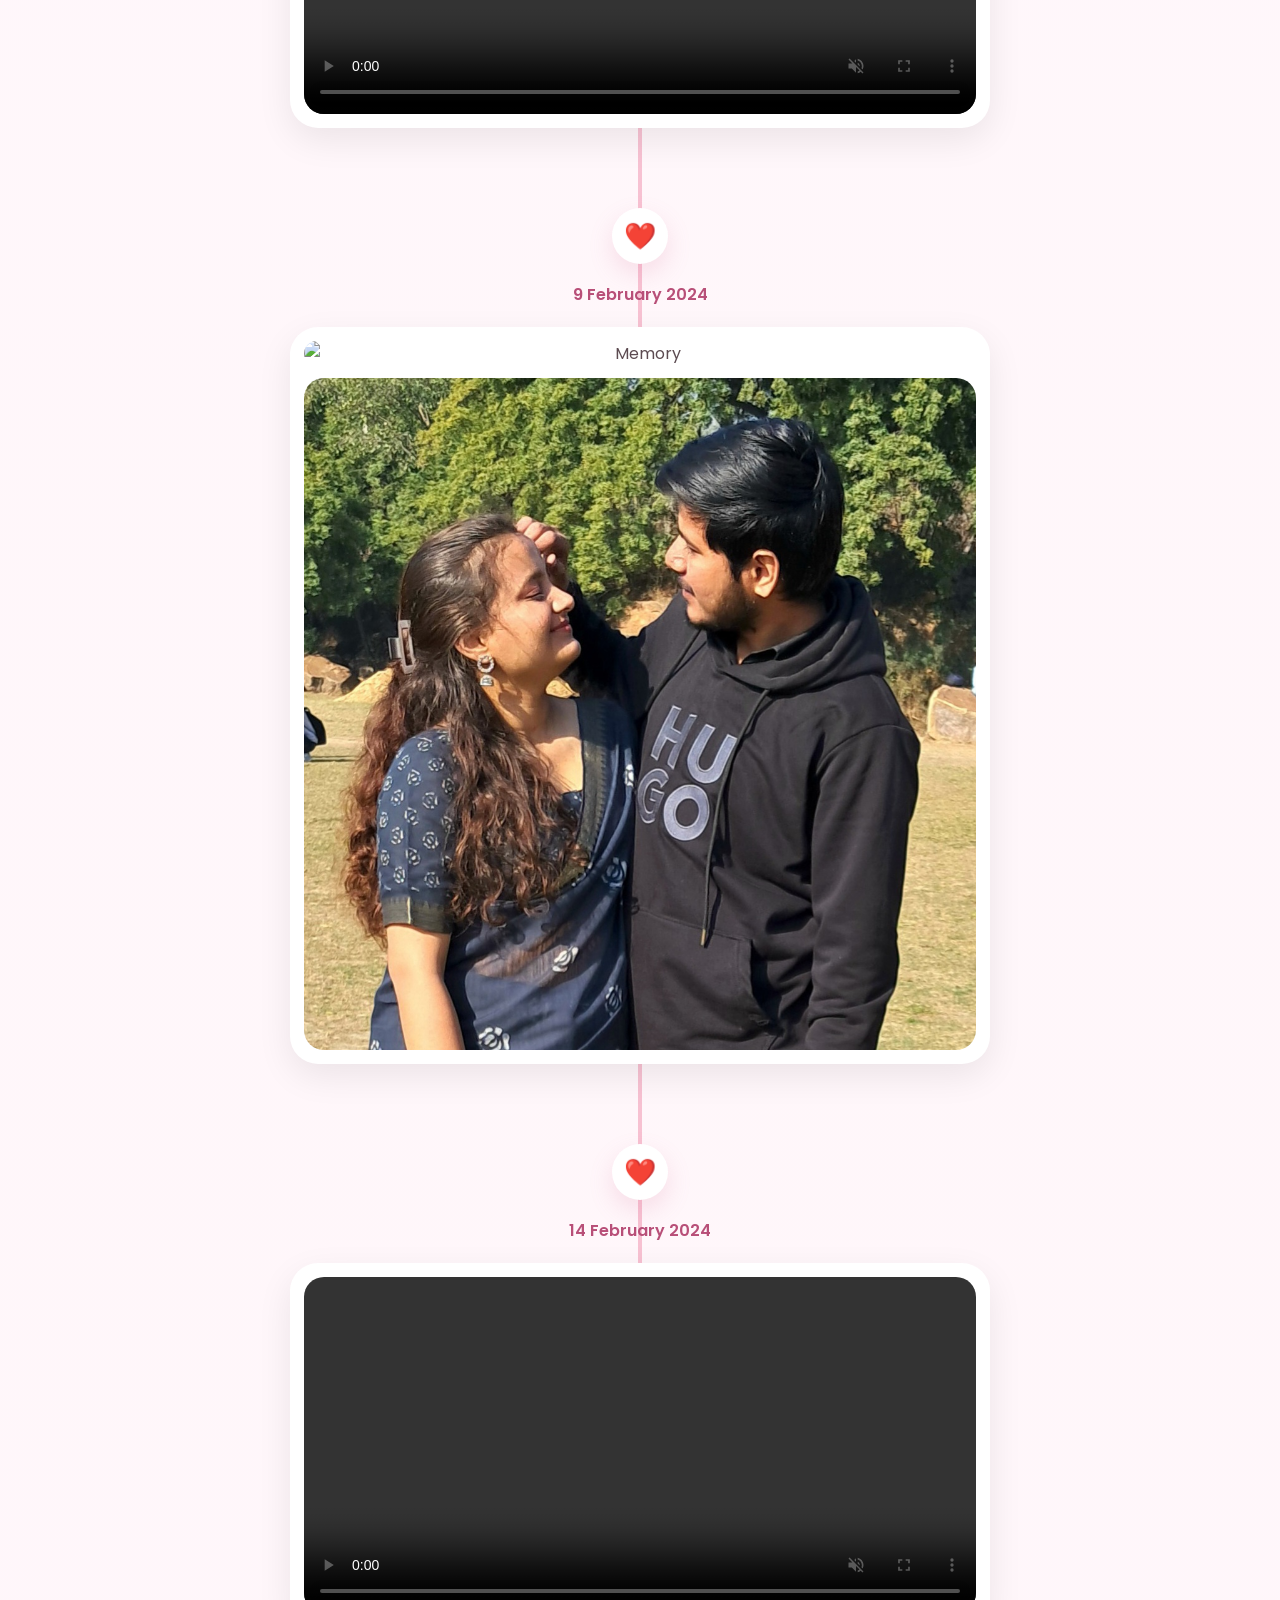
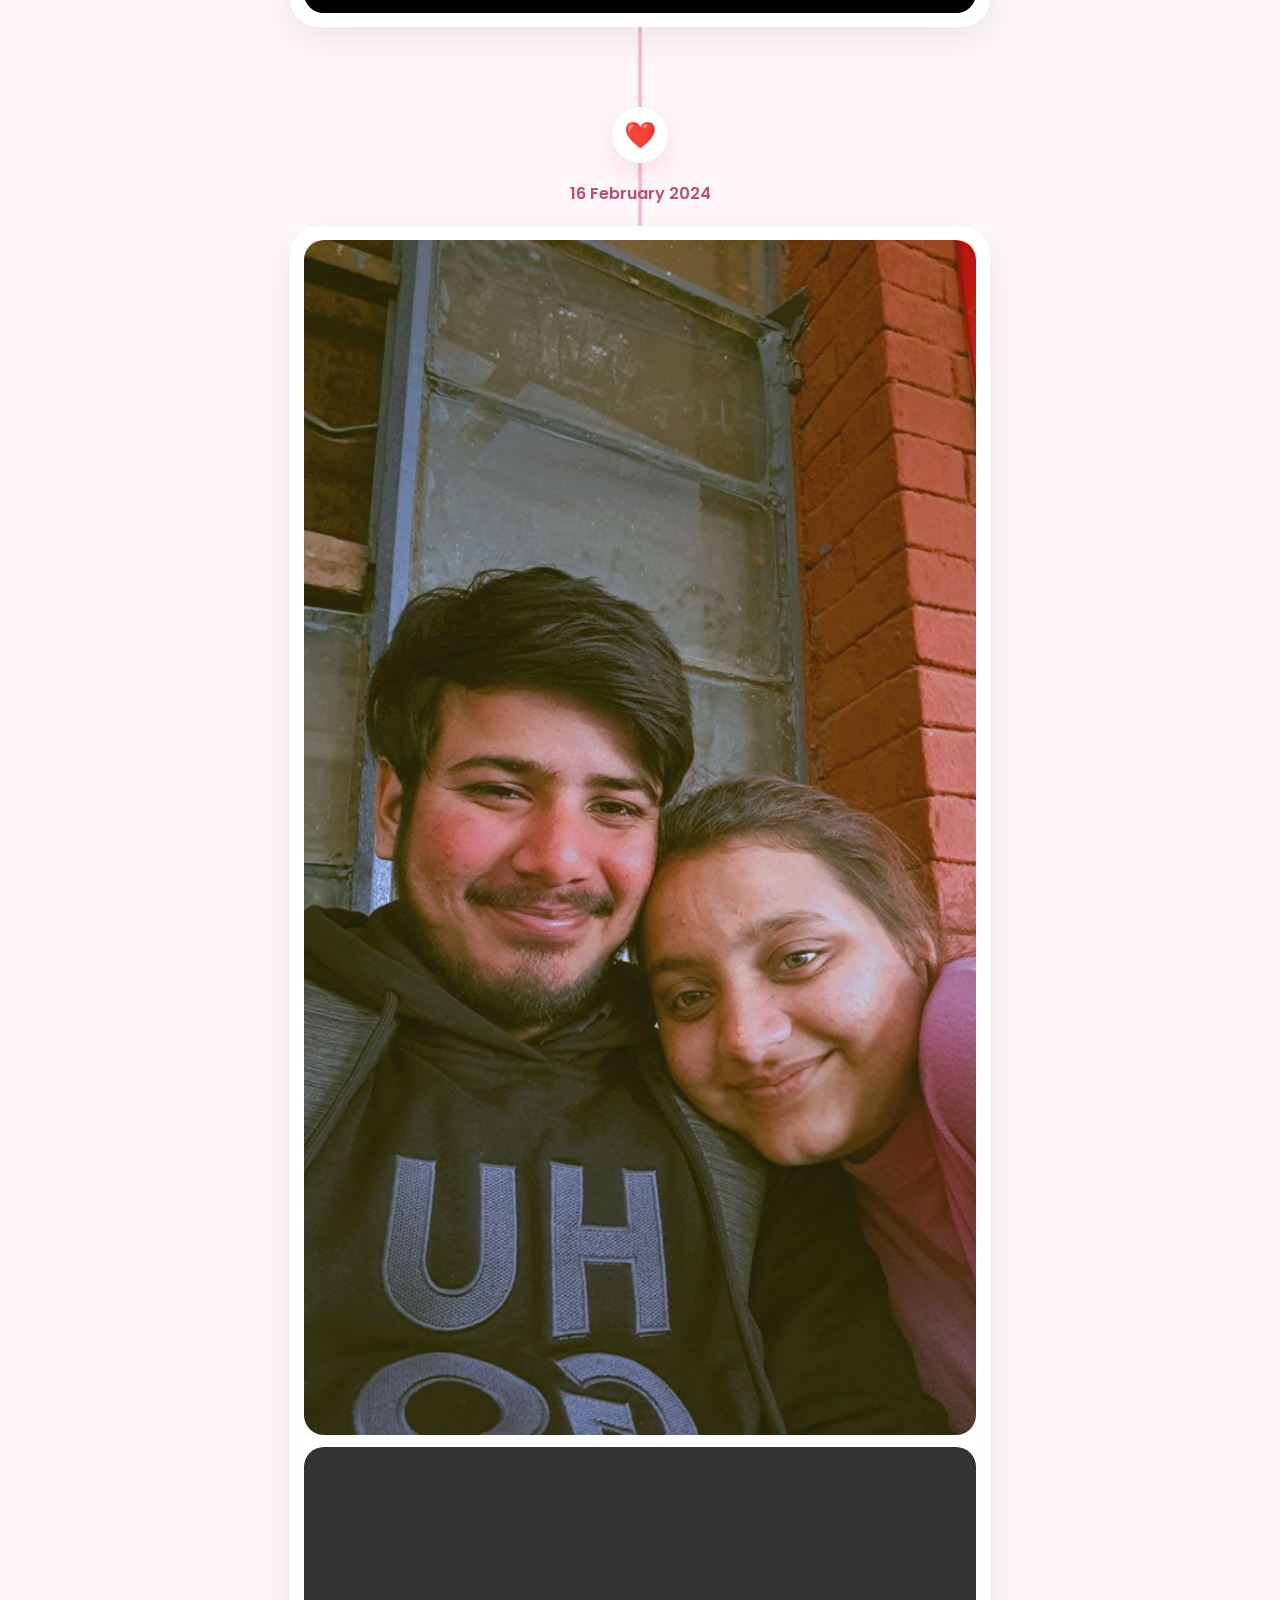
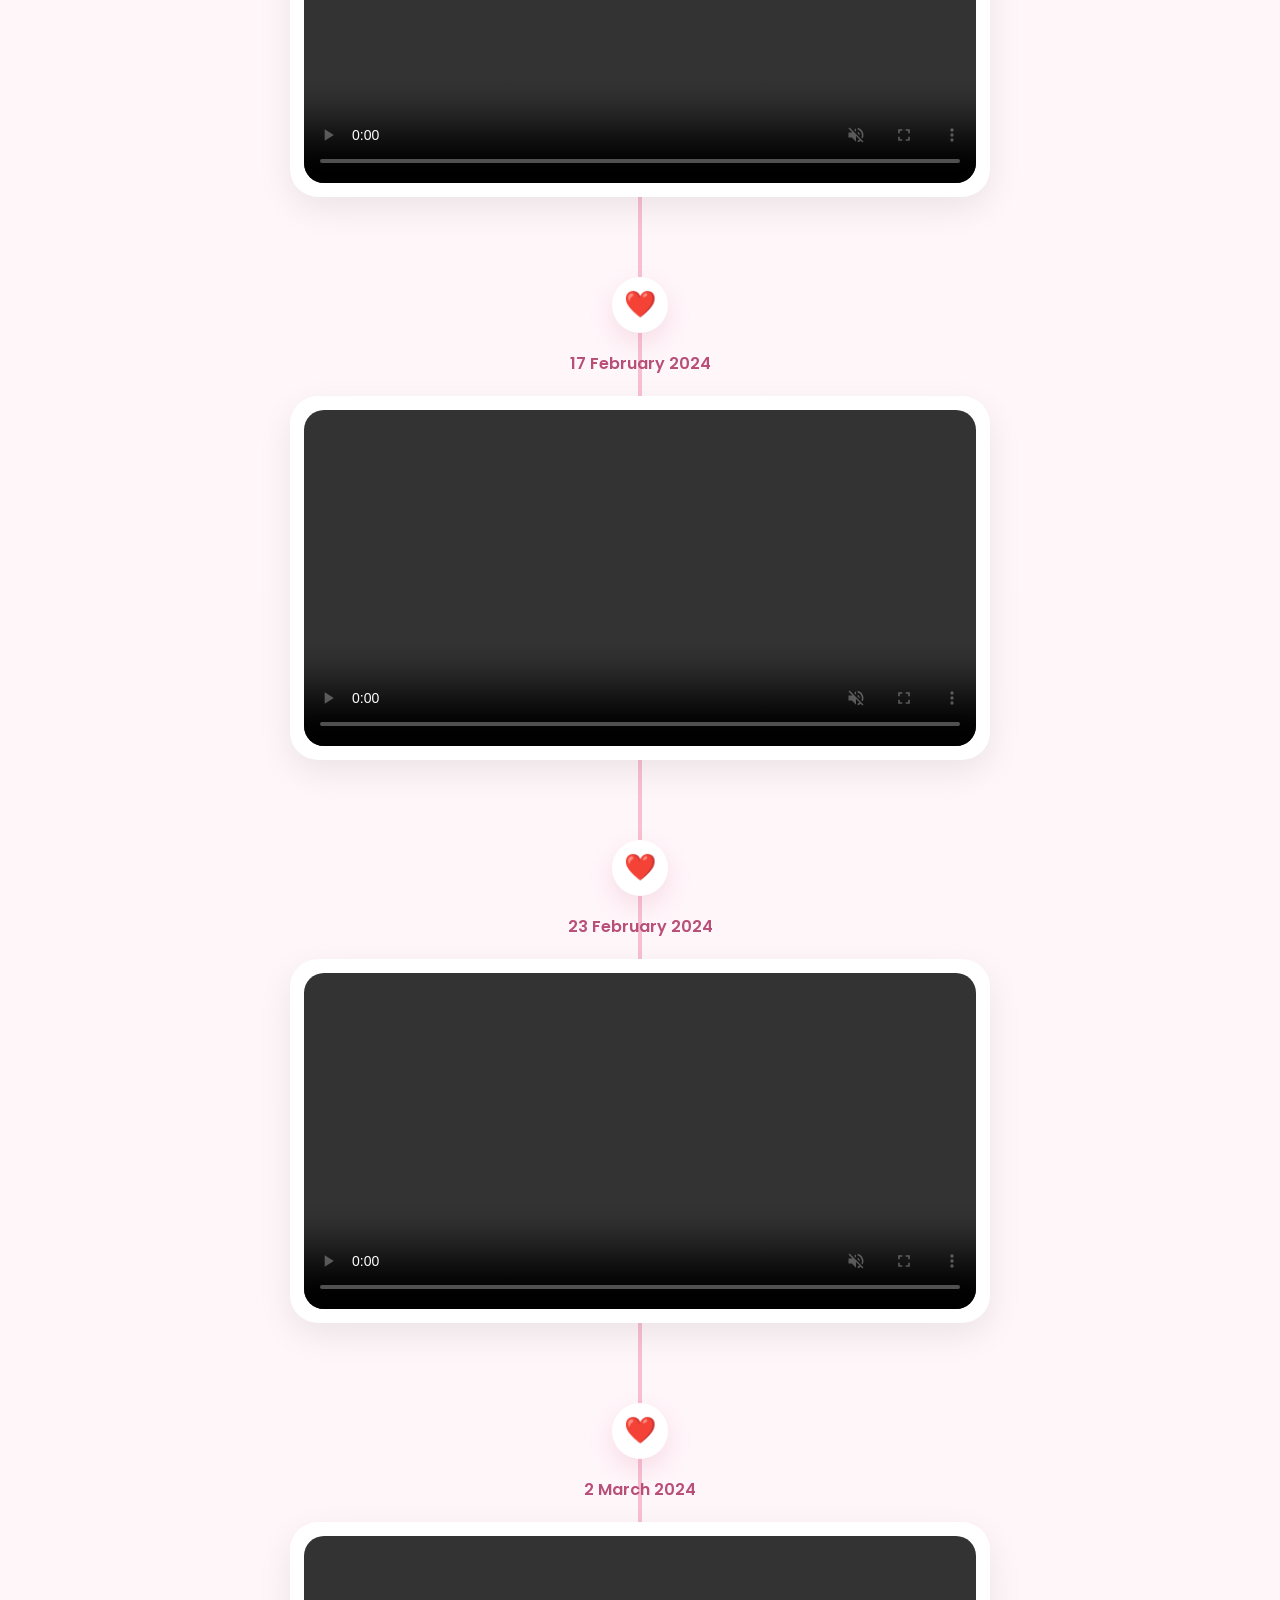
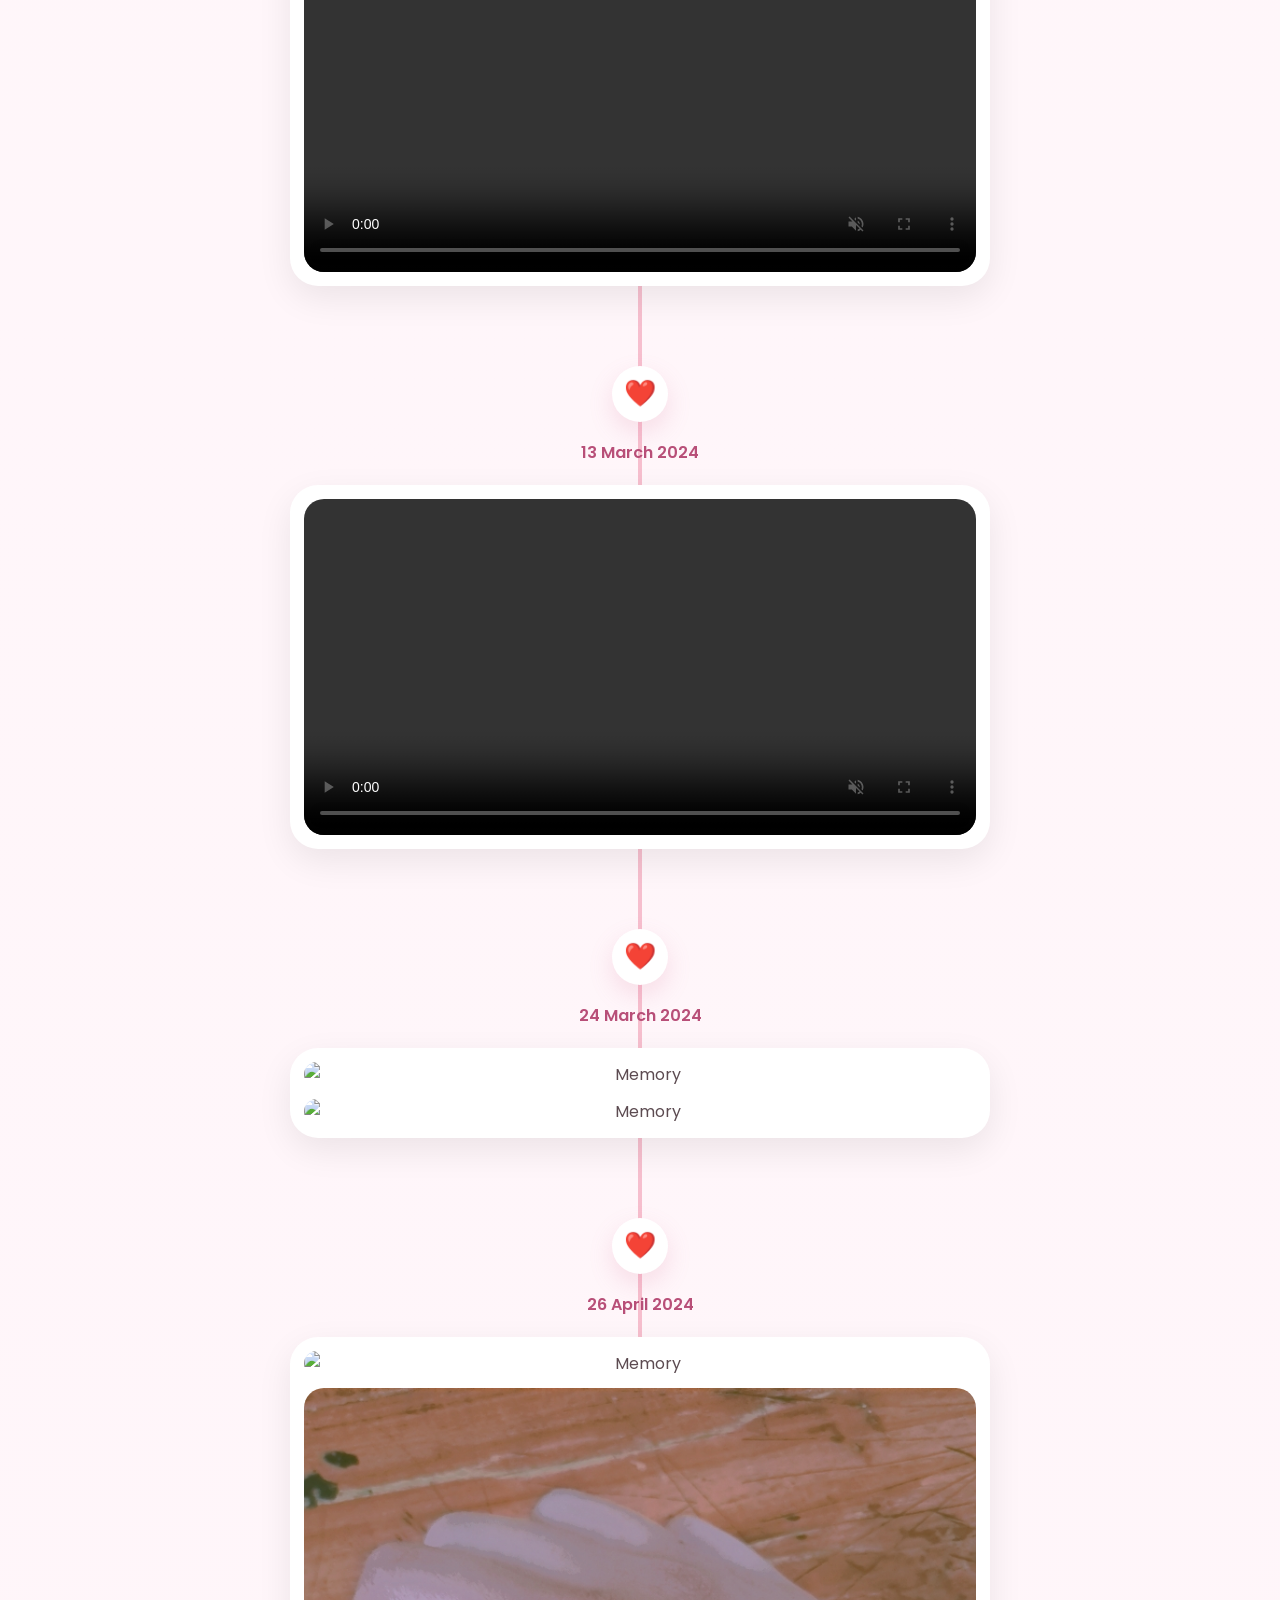
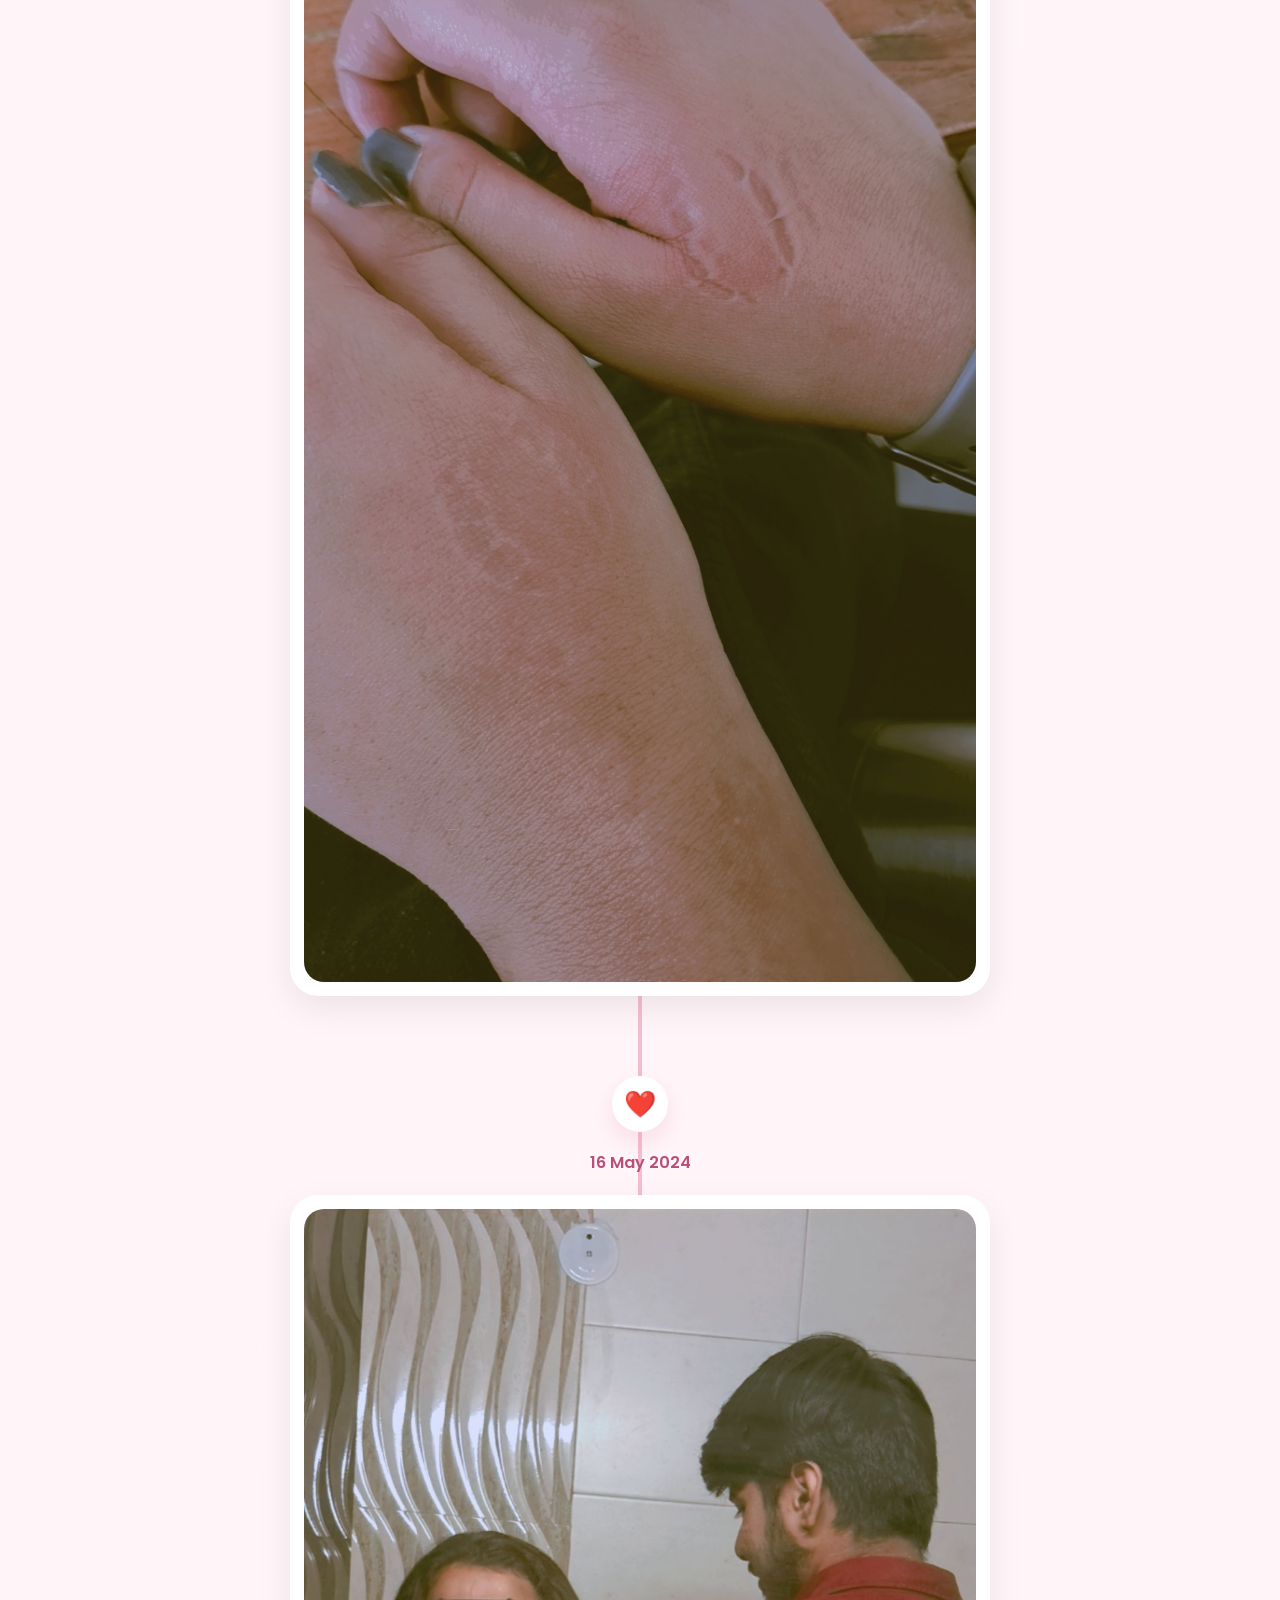
==== commit a629442d: "Update birthday.html" ====
--- a/birthday.html
+++ b/birthday.html
@@ -292,49 +292,80 @@
 
 Happy Birthday.
 
-I wanted to give you something different this year.
-
-That's why instead of buying a gift, I spent my time making this little corner of the internet for us. A place filled with our photos, videos, random memories, and moments that might seem ordinary to everyone else but mean a lot to me.
-
-It's funny to think that it all started with Telegram. If someone had told me back then that a random conversation would become such an important part of my life, I probably wouldn't have believed them.
-
-From college corridors to countless chats, from random photos to memories spread across years, we've come a long way.
-
-You've always been someone who cares deeply. Sometimes too deeply. You overthink things, worry about things, and carry more on your mind than you should. But that's also one of the things that makes you who you are.
-
-And even when things weren't easy, even when we went through phases where it felt like everything was falling apart, somehow we found our way back. Looking back now, I'm glad we did.
+Iss baar main tumhe kuch thoda alag dena chahta tha.
+
+Isliye time spend karke yeh digital vault, chhota sa corner banaya hai. Ek aisi jagah jahan humari photos hain, videos hain, random screenshots hain, aur woh memories hain jo shayad kisi aur ko normal lagen, but mere liye bahut special hain.
+
+Kabhi kabhi sochta hoon ki yeh sab start kaise hua tha.
+
+Telegram se.
+
+Aaj bhi thoda funny lagta hai sochkar ki ek random conversation meri life ka itna important part ban jayegi. Agar kisi ne uss time mujhe bola hota ki ek din main tumhare liye birthday website banaunga, toh main khud nahi maanta.
+
+College ke corridors, random walks, endless chats, photos, calls, stupid arguments, aur unke baad ki patch-ups... we've really come a long way.
+
+Aur honestly, is website ko banate waqt mujhe realize hua ki humne kitni memories collect kar li hain bina notice kiye.
+
+youve always been soo caring... Kabhi kabhi zarurat se zyada bhi.
+
+Tum har cheez ke baare mein sochti ho, overthink karti ho, chhoti baaton ki bhi tension le leti ho, jo kabhi sahi lgti hai baaki time buri, whatever,
+
+Tum un logon mein se ho jo genuinely care karte hain. Aur aaj kal waise log bahut kam milte hain.
+
+Humari journey perfect nahi thi. Bahut baar aise moments aaye jab laga ki shayad sab khatam ho raha hai. Bahut misunderstandings hui, fights hui, ego bhi aaya beech mein.
+
+Lekin pata nahi kaise, har baar hum wapas ek dusre tak pahunch hi gaye.
+
+Aur ab peeche mudkar dekhta hoon toh lagta hai, achha hua humne give up nahi kiya. or ek doosre ko mauke diye, denge or hazar fights hongi aage bhi...
 
 Thank you for always supporting me.
 
-Thank you for being there during good days and bad days.
-
-Thank you for every memory in this website and for all the memories that couldn't fit inside it.
-
-And yes, thank you for every dramatic "tuuushaaarrrr" too. 😌❤️
-
-Now that college is over and life is taking us to different places, things may not always be as easy as they once were. But I hope you never stop believing in yourself.
-
-I genuinely want to see you achieve every dream you've ever talked about. The small ones, the big ones, and even the impossible-looking ones.
-
-You deserve all the happiness, success, peace, and love that life has to offer.
-
-So on your birthday, I have just one wish:
+Thank you for believing in me even during those phases jab mujhe khud par utna bharosa nahi tha.
+
+Thank you for being there on the good days, and especially on the bad ones.
+
+Aur thank you un saari memories ke liye jo is website mein hain... aur unse bhi zyada un memories ke liye jo isme fit hi nahi ho paayi.
+
+Aur haan...
+
+Thank you for every dramatic "tuuushaaarrrr" too. 😌❤️
+
+Ab college khatam ho gaya hai.
+
+Life dheere dheere humein different directions mein le ja rahi hai. Shayad ab cheezein pehle jitni simple na rahen. Shayad hum dono apni apni responsibilities mein busy ho jaayen.
+
+Lekin ek cheez main hamesha chahta hoon.
+
+Ki tum khud par believe karna kabhi mat chhodna.
+
+Tumne jitne bhi dreams mujhe bataye hain, chaahe woh career ke ho, life ke ho, ya future ke, I genuinely want to see you achieve all of them.
+
+Main chahta hoon ki ek din tum un sab cheezon ko hasil karo jinke baare mein aaj sirf baat karti ho.
+
+Aur ek selfish si wish meri bhi hai.
+
+I hope one day I'll make you proud.
+
+Main hope karta hoon ki ek din tum meri taraf dekho aur feel karo ki jo bhi main kar raha tha, jis future ke liye kaam kar raha tha, woh sab worth it tha. (although ive already written his in tha letter too)
+
+aaj thoda extra Aur thoda sa appreciate karna ki tum kitni achhi ho, kyunki honestly, tum khud ko utna credit nahi deti jitna deserve karti ho.
+
+Happy Birthday, Duddu ❤️
 
 Keep smiling.
 
-Keep being caring.
-
-Keep being silly.
-
-Keep being Duddu.
-
-Because the world is a better place with you in it.
-
-Happy Birthday, Duddu ❤️
+Keep caring.
+
+Keep being a little silly.
+
+Keep being exactly the person you are.
+
+Because life meri ho ya kisi aur ki, tum usse thoda better zaroor bana deti ho.
 
 With love,
 
-Tushar
+Tushar ❤️
+
 
             </p>
 
--- a/css/birthday.css
+++ b/css/birthday.css
@@ -672,26 +672,33 @@
 }
 
 .music-popup{
-    width:100%;
-    max-width:500px;
+
+    width:min(92vw,400px);
+
+    max-height:80vh;
+
+    overflow-y:auto;
 
     background:white;
 
-    border-radius:30px;
-
-    padding:30px;
+    border-radius:28px;
+
+    padding:22px;
 
     box-shadow:
         0 15px 40px rgba(0,0,0,.08);
 }
 
 .music-popup h2{
+    font-size:1.5rem;
     text-align:center;
     color:#cf5d89;
     margin-bottom:10px;
 }
 
 .music-popup p{
+    font-size:.9rem;
+line-height:1.5;
     text-align:center;
     color:#7a636b;
     margin-bottom:25px;
@@ -701,7 +708,7 @@
     display:flex;
     align-items:center;
 
-    gap:15px;
+    gap:10px;
 
     padding:10px;
 
@@ -723,8 +730,8 @@
 }
 
 .song-card img{
-    width:55px;
-    height:55px;
+    width:50px;
+    height:50px;
     object-fit:cover;
     border-radius:12px;
 }
